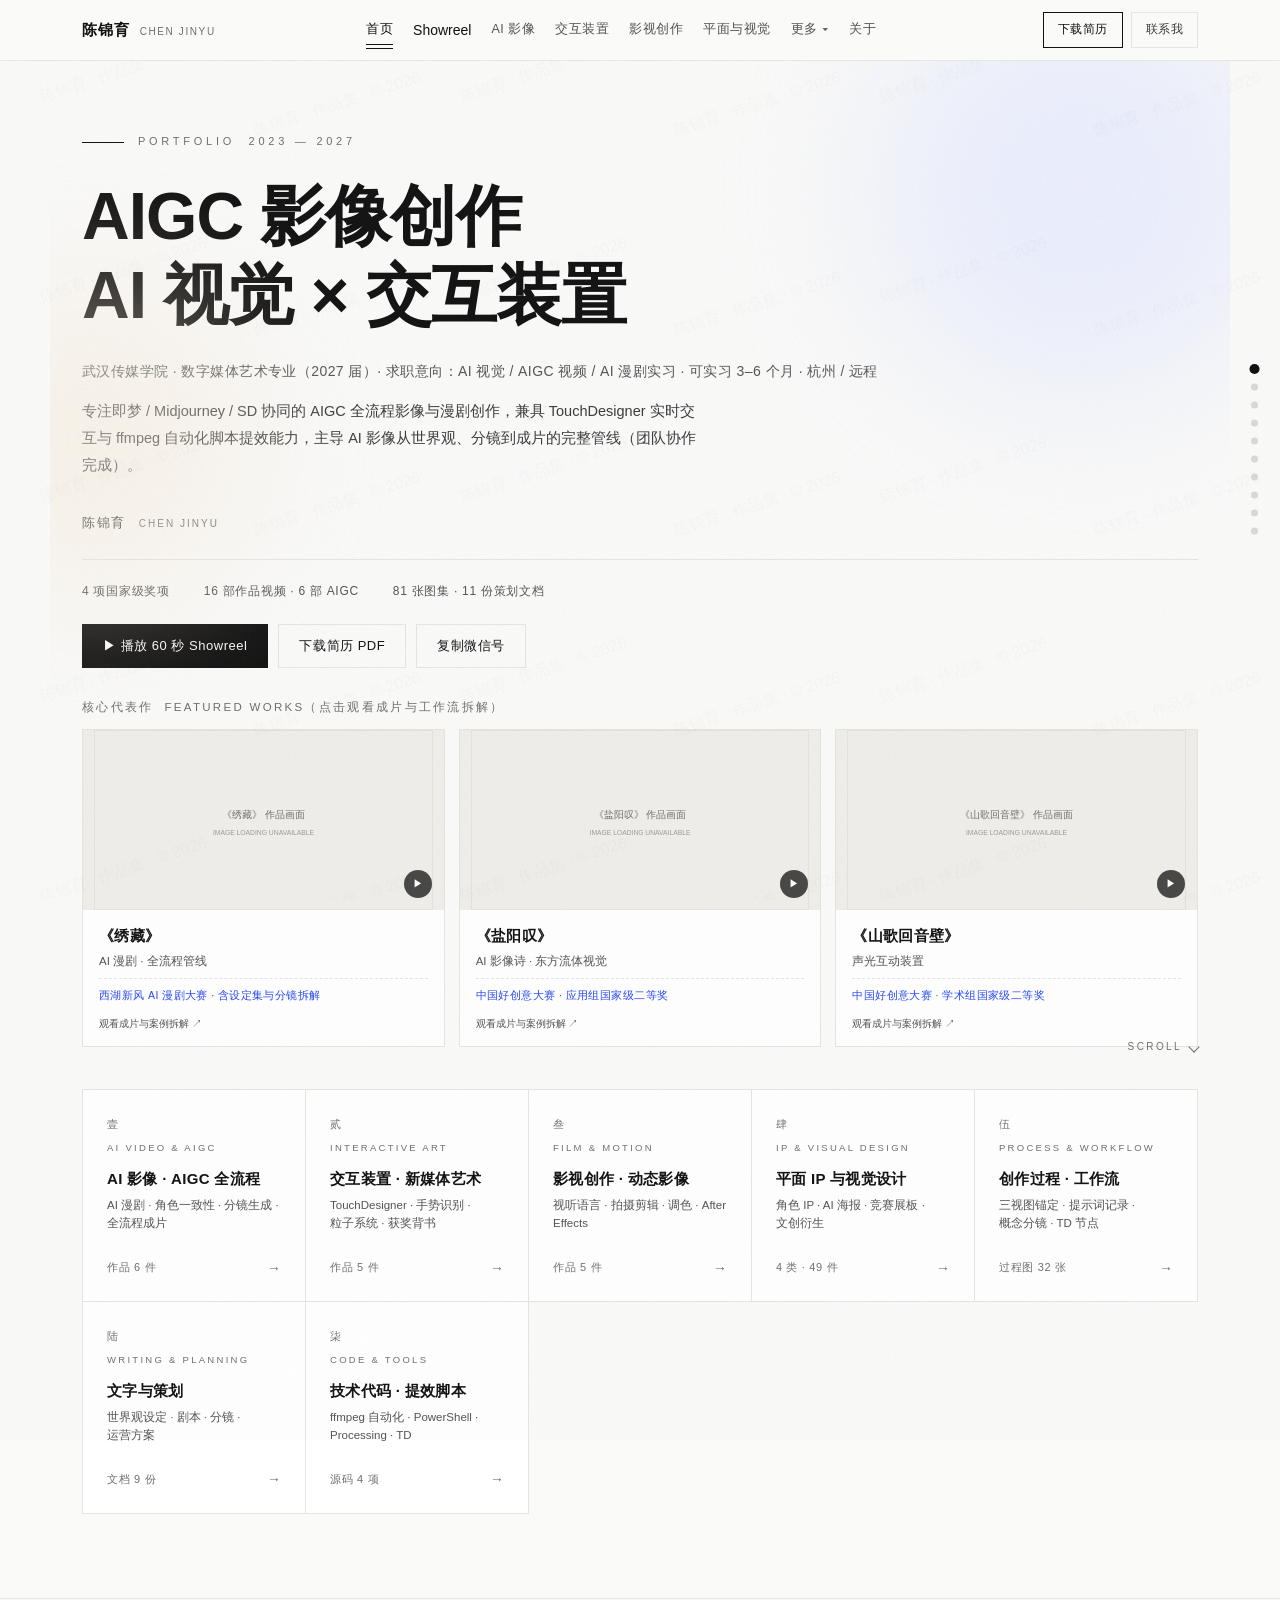
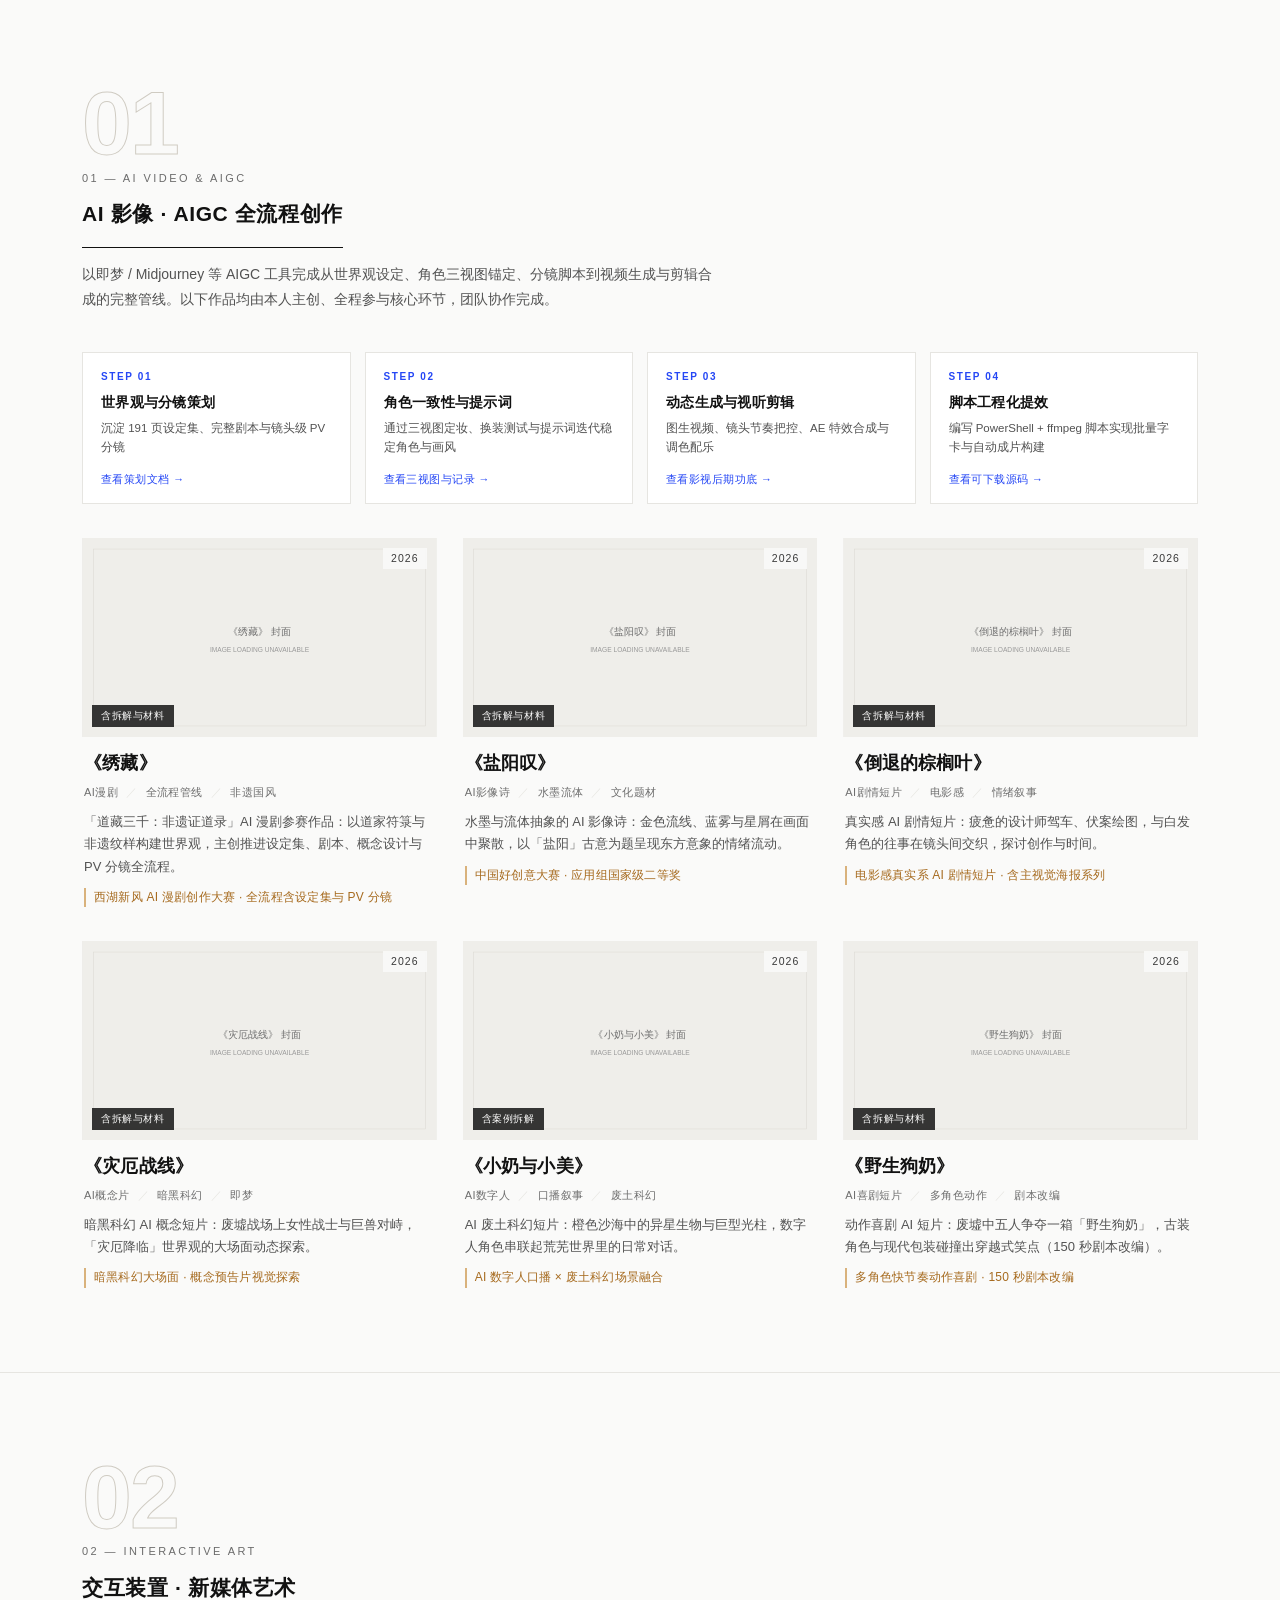
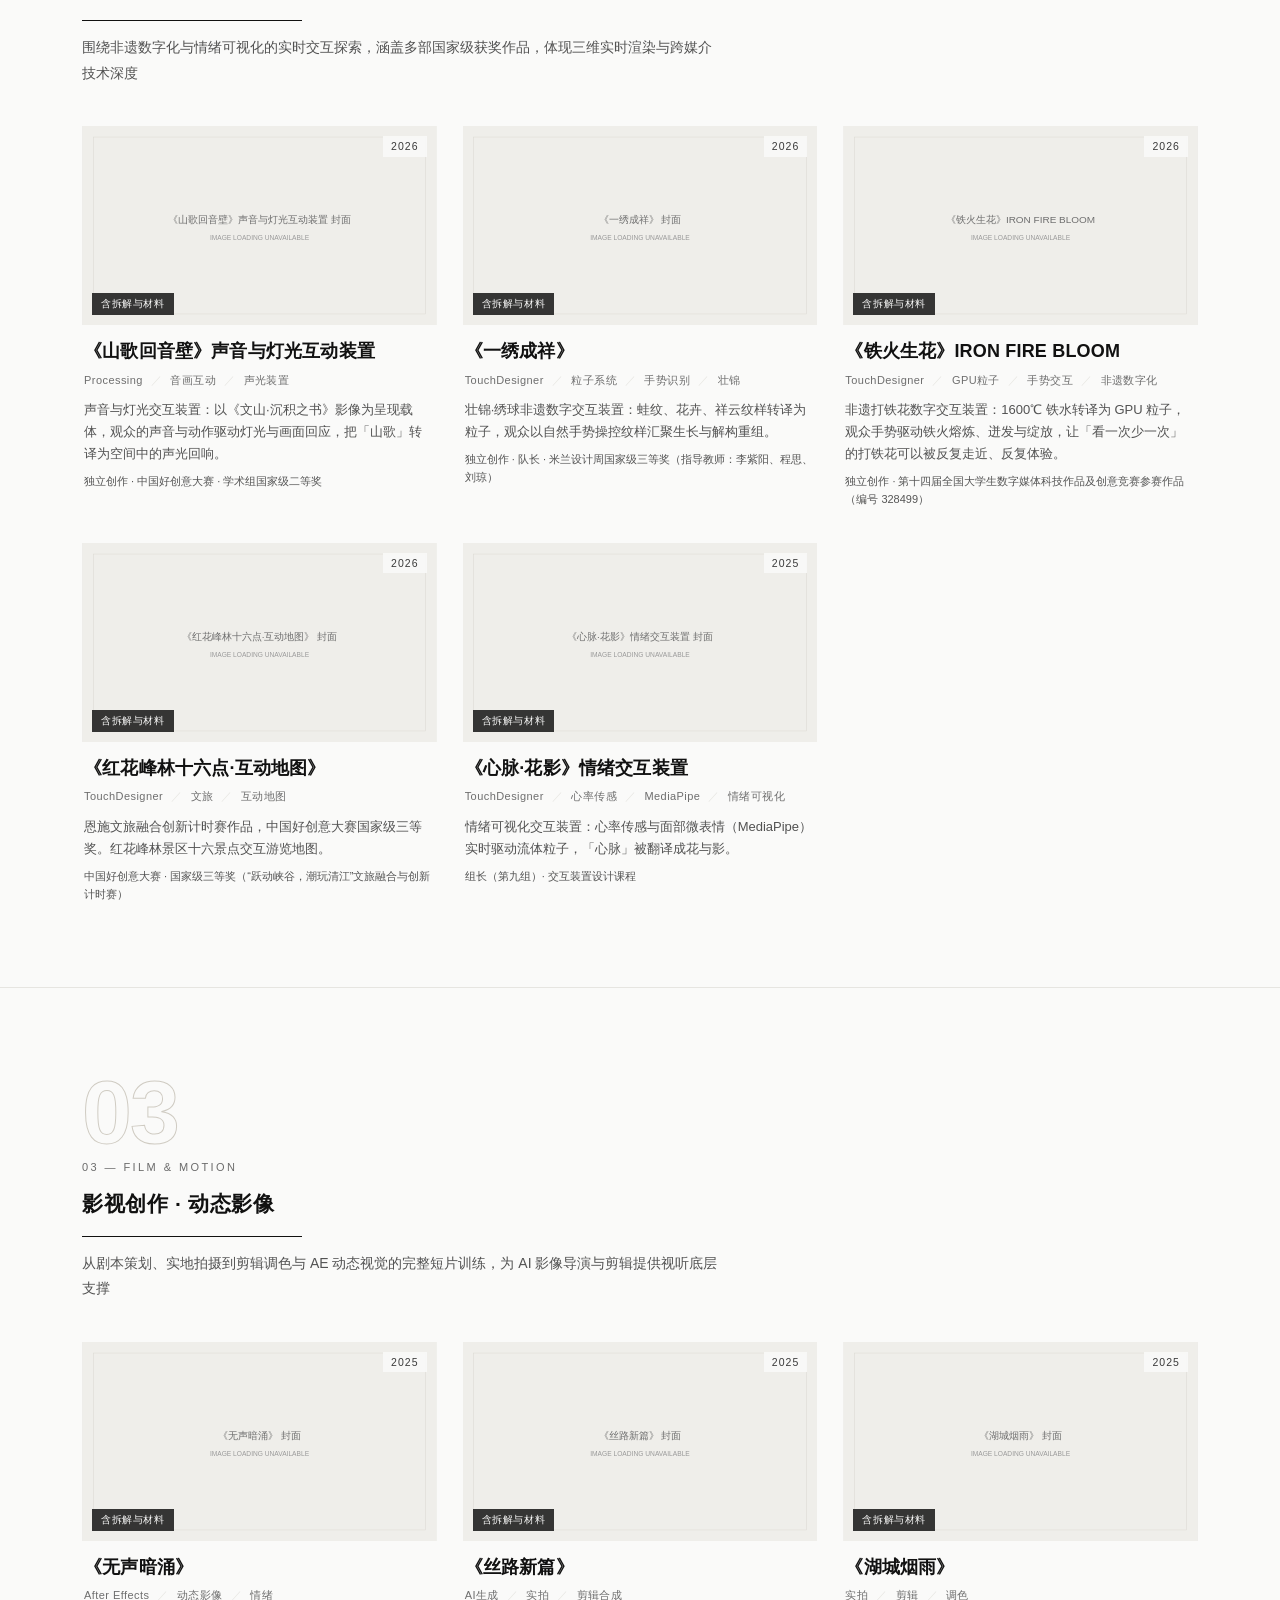
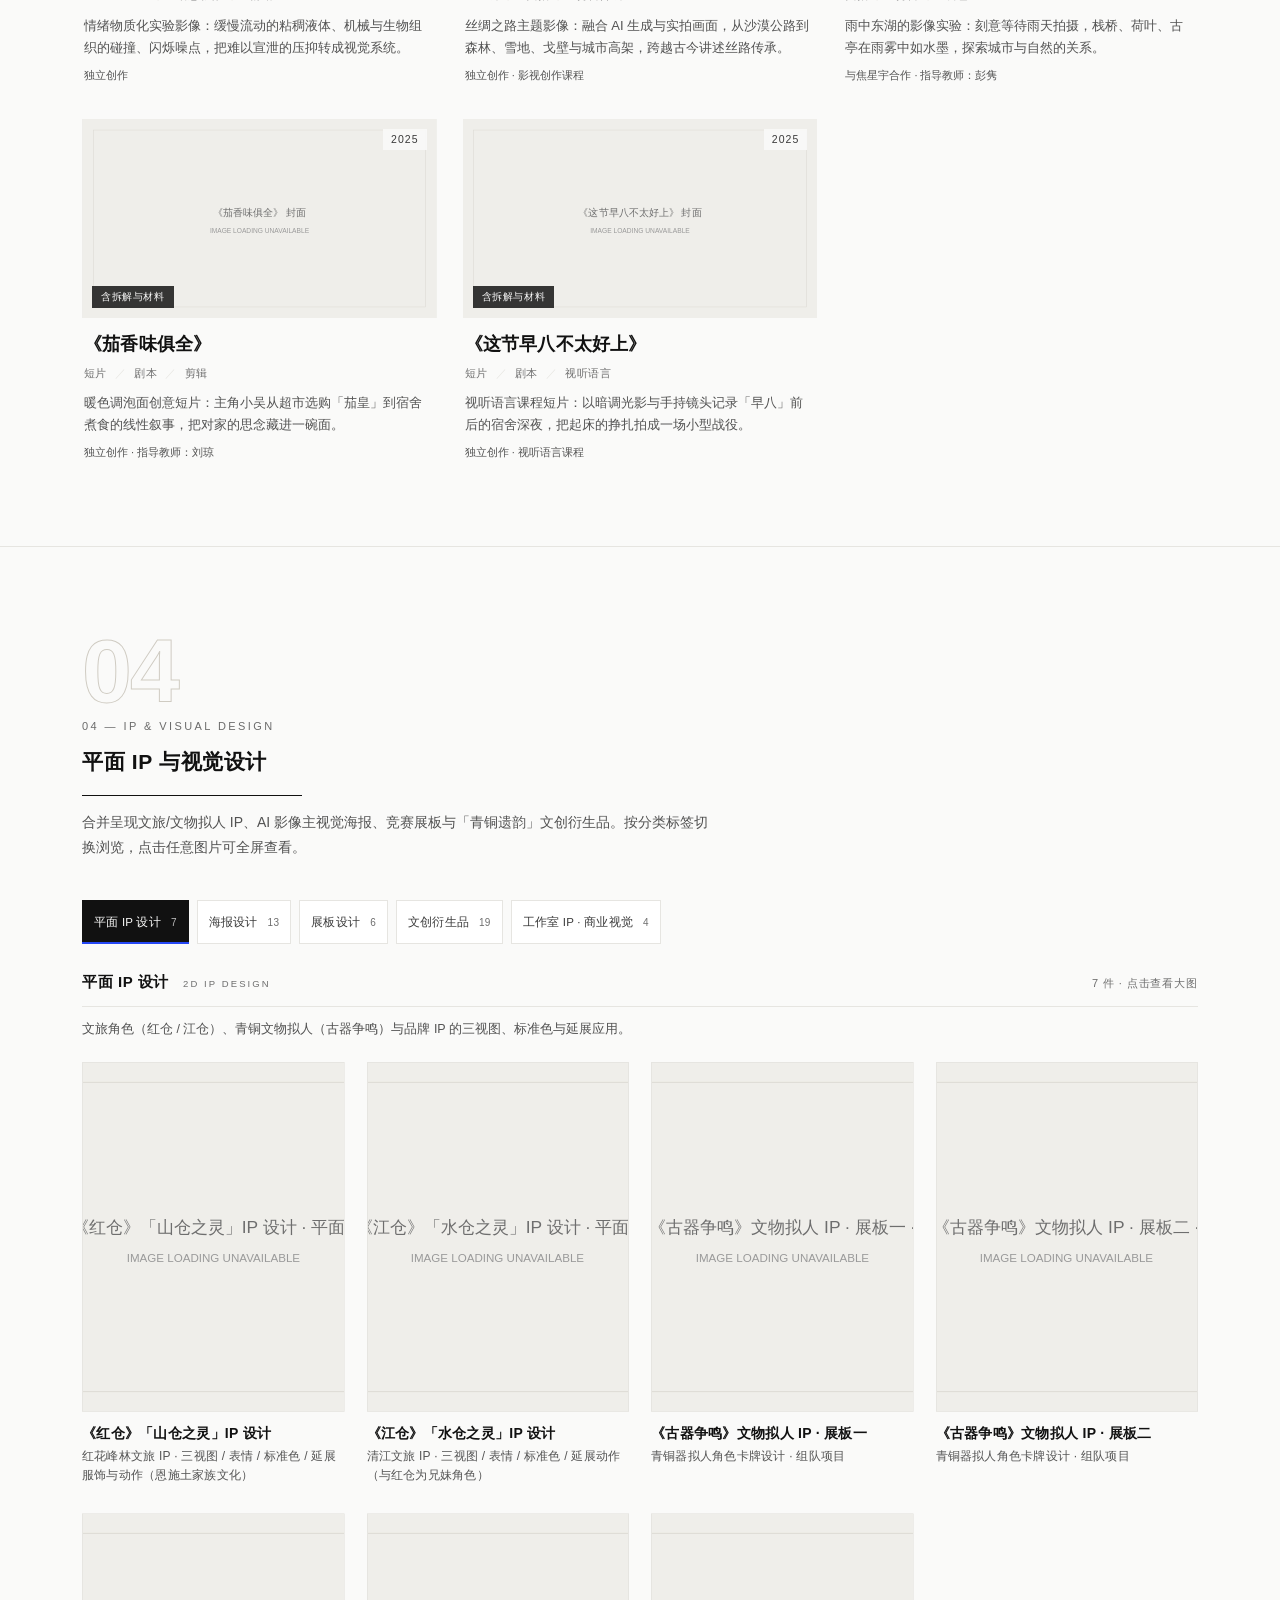
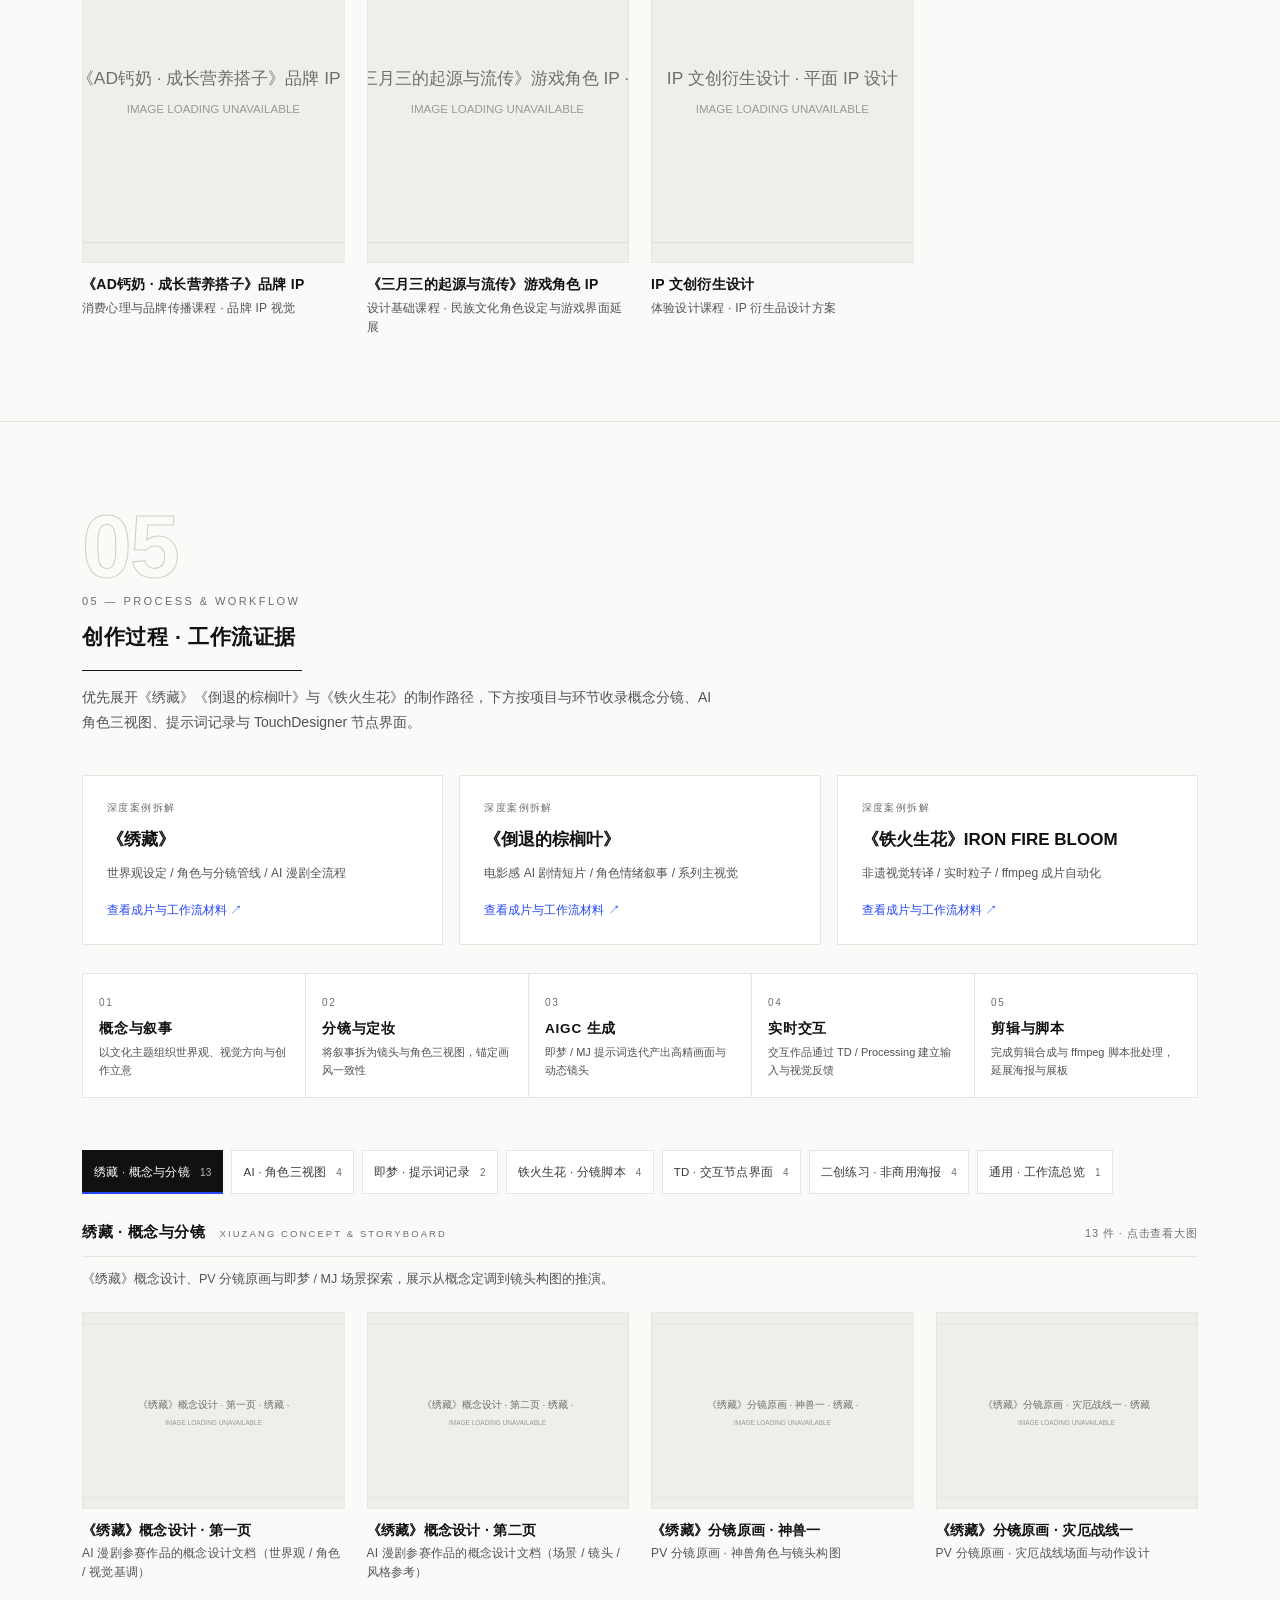
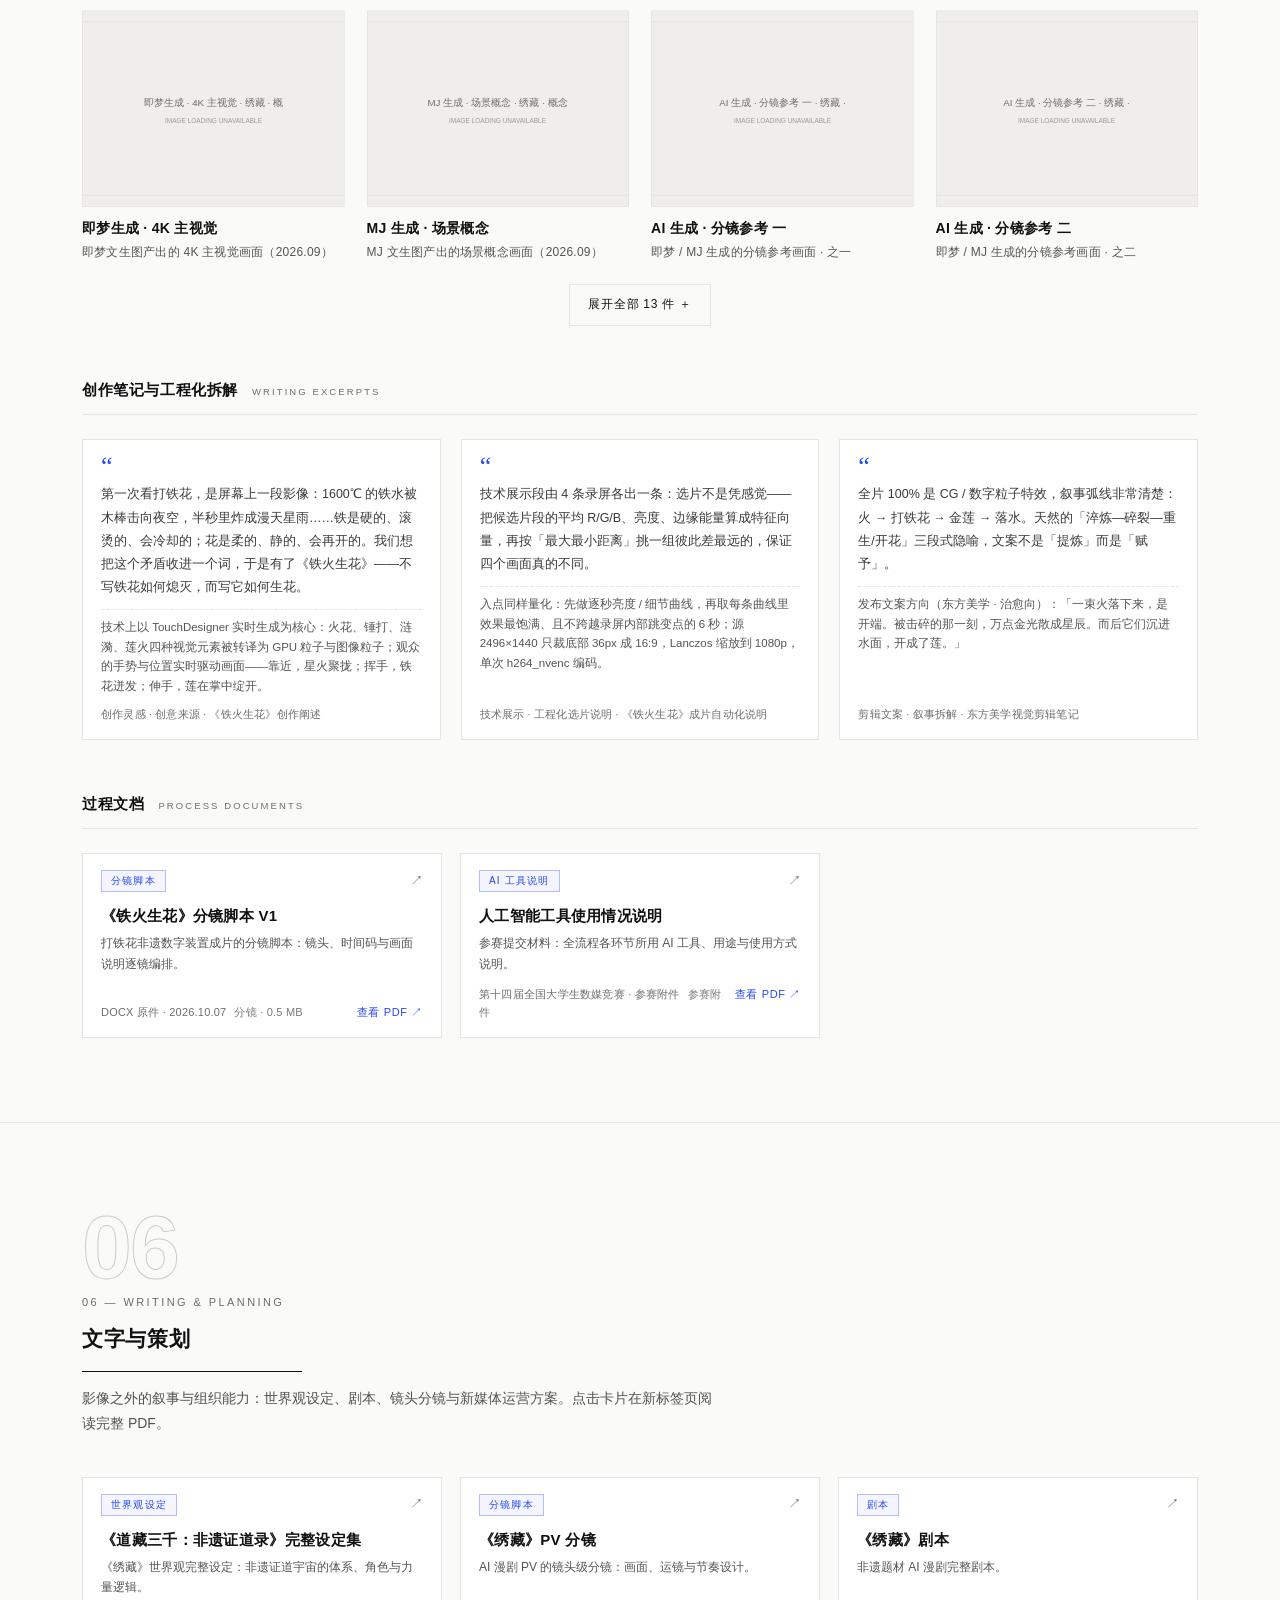
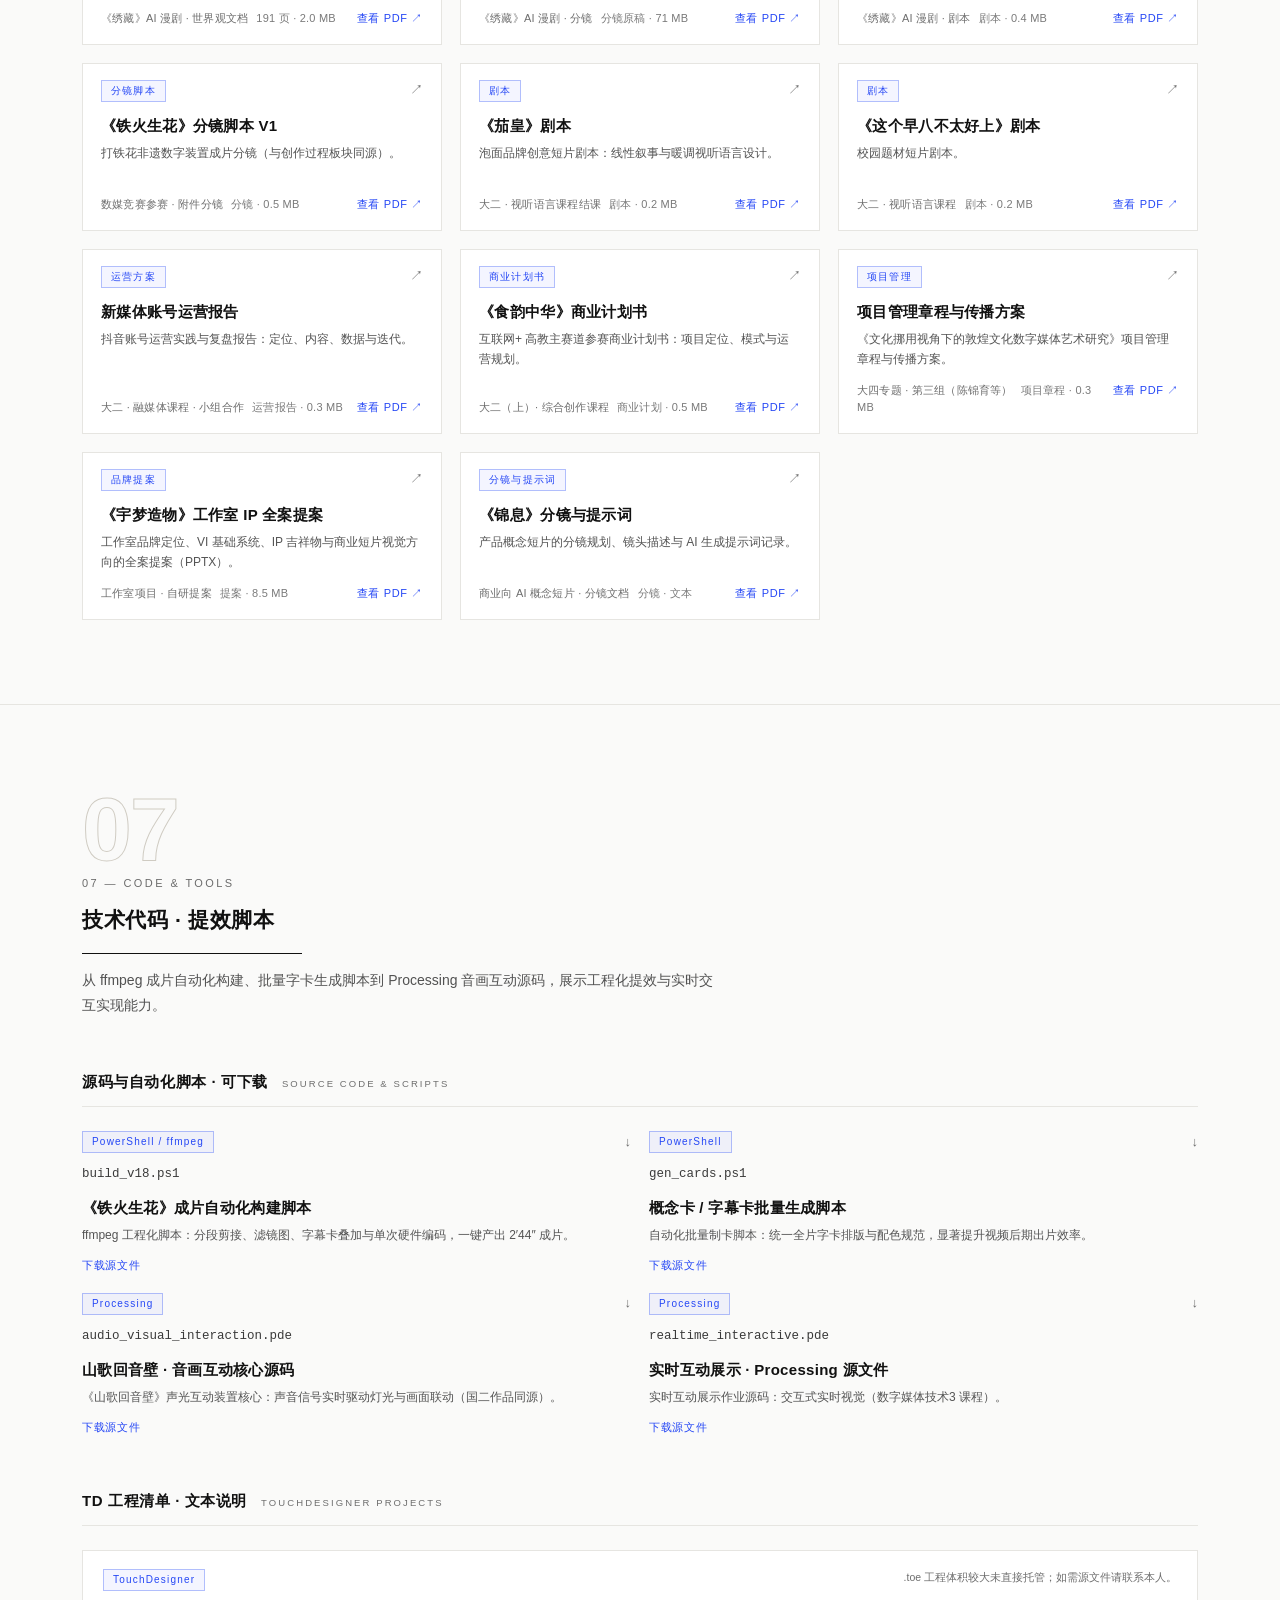
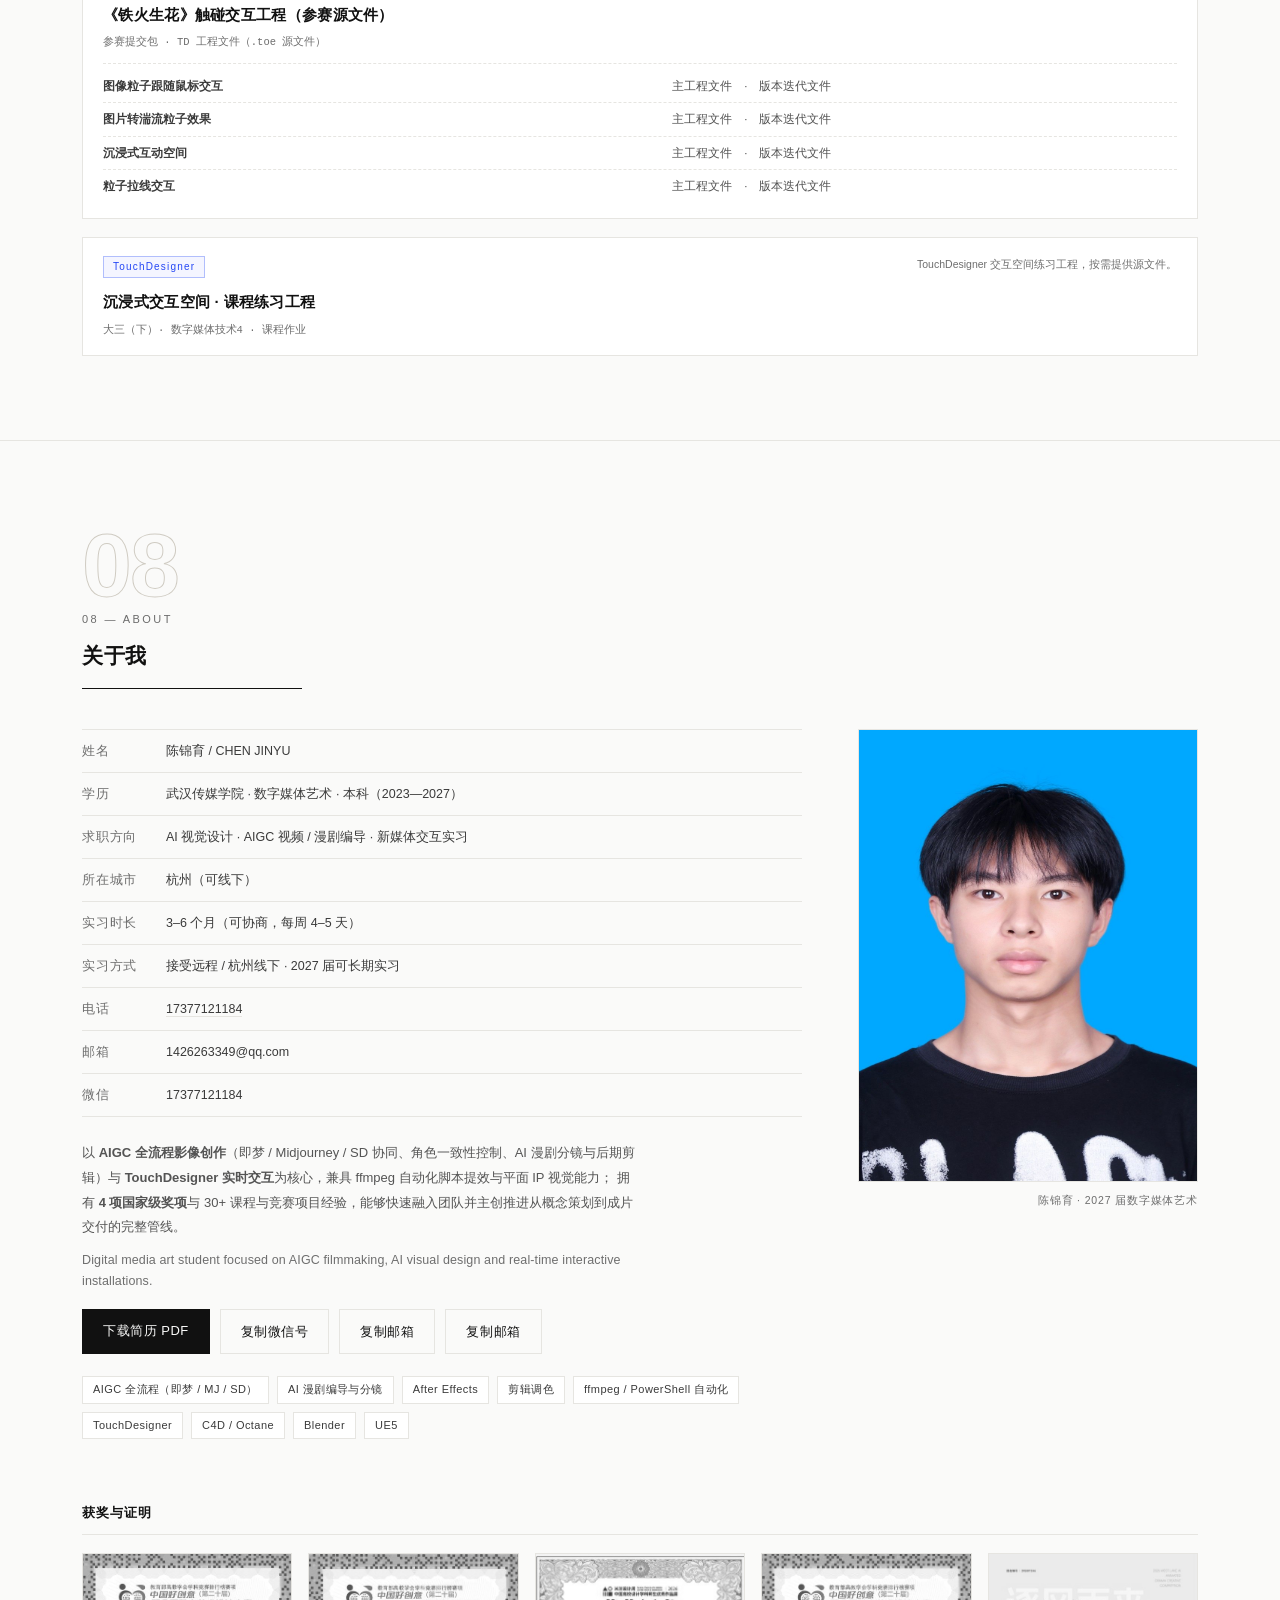
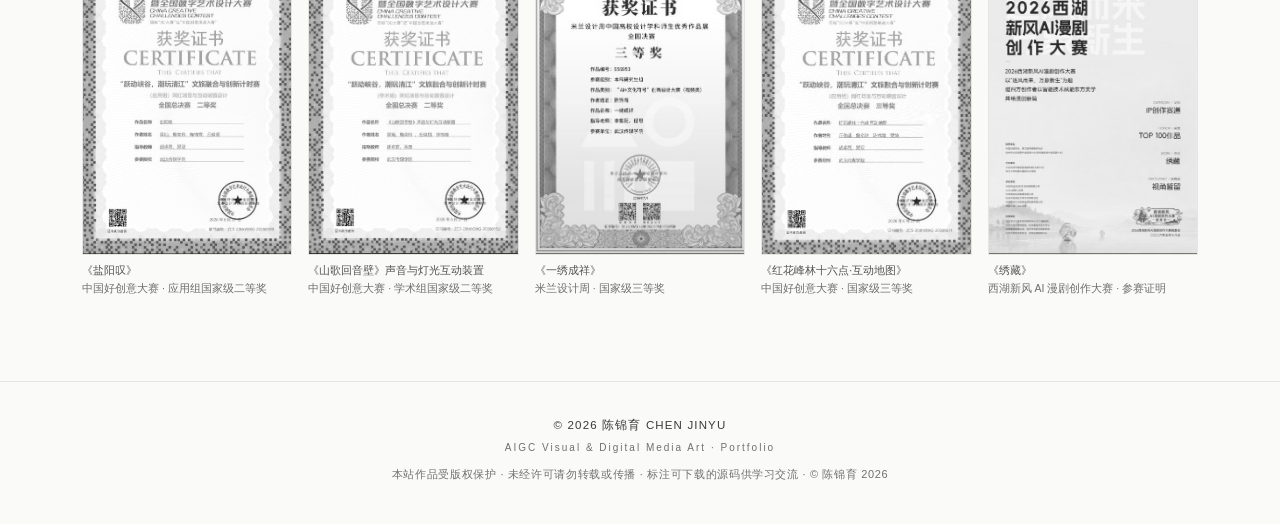
==== index.html @ 8be32f5f "文档与简历迁回 OSS（docs/交付/code + 简历短链 files/resume.pdf）、文档链接走 OSS（本地预览仍本地）；「联系我」改为跳关于（不再拉起邮件客户端），邮箱改为点击复制" ====
<!DOCTYPE html>
<html lang="zh-CN">
<head>
  <meta charset="UTF-8">
  <meta name="viewport" content="width=device-width, initial-scale=1.0">
  <meta name="description" content="陈锦育 · AIGC 影像创作与数字媒体艺术作品集：AI 漫剧与影像管线、交互装置、影视后期、平面 IP 与视觉设计、自动化脚本。武汉传媒学院 2027 届应届生。">
  <meta name="theme-color" content="#FAFAF9">
  <link rel="canonical" href="https://yuuuiu.github.io/chenjinyu-portfolio/">
  <title>陈锦育 · AIGC 影像与数字媒体作品集</title>
  <meta property="og:type" content="website">
  <meta property="og:locale" content="zh_CN">
  <meta property="og:title" content="陈锦育 · AIGC 影像与数字媒体作品集">
  <meta property="og:description" content="AIGC 全流程影像与漫剧创作、交互装置与视觉设计。从世界观分镜、AI 生成一致性到后期自动化脚本。">
  <meta property="og:url" content="https://yuuuiu.github.io/chenjinyu-portfolio/">
  <meta property="og:image" content="https://chenjinyu-portfolio.oss-cn-shanghai.aliyuncs.com/images/og_share_new.jpg">
  <meta property="og:image:type" content="image/jpeg">
  <meta property="og:image:width" content="1200">
  <meta property="og:image:height" content="630">
  <meta property="og:image:alt" content="陈锦育 · AIGC 影像与交互装置作品集，背景为《铁火生花》画面">
  <meta name="twitter:card" content="summary_large_image">
  <script type="application/ld+json">
  {
    "@context": "https://schema.org",
    "@type": "Person",
    "name": "陈锦育",
    "alternateName": "CHEN JINYU",
    "url": "https://yuuuiu.github.io/chenjinyu-portfolio/",
    "email": "1426263349@qq.com",
    "jobTitle": "AIGC 影像创作者 / 数字媒体艺术（2027 届）",
    "alumniOf": {
      "@type": "CollegeOrUniversity",
      "name": "武汉传媒学院"
    },
    "knowsAbout": [
      "AIGC 影像创作",
      "AI 漫剧编导与分镜",
      "TouchDesigner 交互装置",
      "平面 IP 与视觉设计",
      "ffmpeg 自动化脚本"
    ],
    "award": [
      "中国好创意大赛 · 应用组国家级二等奖（《盐阳叹》）",
      "中国好创意大赛 · 学术组国家级二等奖（《山歌回音壁》）",
      "米兰设计周 · 国家级三等奖（《一绣成祥》）",
      "中国好创意大赛 · 国家级三等奖（《红花峰林十六点·互动地图》）"
    ]
  }
  </script>
  <link rel="icon" href="data:image/svg+xml,%3Csvg%20xmlns='http://www.w3.org/2000/svg'%20viewBox='0%200%2064%2064'%3E%3Crect%20width='64'%20height='64'%20rx='4'%20fill='%23111111'/%3E%3Ctext%20x='32'%20y='45'%20font-size='34'%20text-anchor='middle'%20fill='%23FAFAF9'%20font-family='STKaiti,KaiTi,serif'%3E%E9%94%A6%3C/text%3E%3C/svg%3E">
  <link rel="preconnect" href="https://chenjinyu-portfolio.oss-cn-shanghai.aliyuncs.com" crossorigin>
  <link rel="dns-prefetch" href="https://chenjinyu-portfolio.oss-cn-shanghai.aliyuncs.com">
  <link rel="stylesheet" href="assets/css/style.css">
  <link rel="stylesheet" href="assets/css/vibe.css">
  <link rel="stylesheet" href="assets/css/protect.css">
  <link rel="stylesheet" href="assets/css/mobile-fix.css">
  <link rel="stylesheet" href="assets/css/polish.css">
</head>
<body>
  <a class="skip-link" href="#home">跳到主要内容</a>

  <!-- ===== Vibe: 载入 / 颗粒 / 进度 ===== -->
  <div class="loader" aria-hidden="true">
    <div class="loader-name">陈锦育 · CHEN JINYU</div>
    <div class="loader-bar"><i></i></div>
  </div>
  <div class="grain" aria-hidden="true"></div>
  <div class="scroll-progress" aria-hidden="true"></div>
  <nav class="side-dots" aria-label="章节导航"></nav>


  <!-- ==================== 顶部导航 ==================== -->
  <header class="site-header">
    <div class="header-inner">
      <a class="brand" href="#home">
        <span class="brand-name">陈锦育</span>
        <span class="brand-en">CHEN JINYU</span>
      </a>
      <nav class="site-nav" id="siteNav" aria-label="主导航">
        <a href="#home" class="active">首页</a>
        <button class="nav-showreel" type="button" data-showreel>Showreel</button>
        <a href="#ai">AI 影像</a>
        <a href="#interactive">交互装置</a>
        <a href="#film">影视创作</a>
        <a href="#gallery">平面与视觉</a>
        <div class="nav-more">
          <button class="nav-more-toggle" id="navMoreToggle" type="button" aria-expanded="false" aria-controls="navMoreMenu">更多 <span aria-hidden="true">▾</span></button>
          <div class="nav-more-menu" id="navMoreMenu">
            <a href="#process">创作过程</a>
            <a href="#writing">文字策划</a>
            <a href="#code">技术代码</a>
          </div>
        </div>
        <a href="#about">关于</a>
      </nav>
      <div class="header-actions">
        <a class="header-cta" href="https://chenjinyu-portfolio.oss-cn-shanghai.aliyuncs.com/files/resume.pdf" target="_blank" rel="noopener">下载简历</a>
        <a class="header-cta header-cta-ghost" href="#about">联系我</a>
      </div>
      <button class="nav-toggle" id="navToggle" aria-label="打开导航菜单" aria-expanded="false">
        <span></span><span></span><span></span>
      </button>
    </div>
  </header>

  <main>
    <!-- ==================== Hero ==================== -->
    <section id="home" class="hero">
      <div class="hero-bg" aria-hidden="true"><span class="b1"></span><span class="b2"></span></div>
      <div class="hero-inner reveal visible">
        <p class="kicker">PORTFOLIO&nbsp;&nbsp;2023 — 2027</p>
        <h1 class="hero-title">AIGC 影像创作<br>AI 视觉 × 交互装置</h1>
        <p class="hero-sub">武汉传媒学院 · 数字媒体艺术专业（2027 届）· 求职意向：AI 视觉 / AIGC 视频 / AI 漫剧实习 · 可实习 3–6 个月 · 杭州 / 远程</p>
        <p class="hero-statement">专注即梦 / Midjourney / SD 协同的 AIGC 全流程影像与漫剧创作，兼具 TouchDesigner 实时交互与 ffmpeg 自动化脚本提效能力，主导 AI 影像从世界观、分镜到成片的完整管线（团队协作完成）。</p>
        <p class="hero-name">陈锦育 <span>CHEN JINYU</span></p>
        <ul class="hero-meta">
          <li>4 项国家级奖项</li>
          <li><span id="videoCount">16</span> 部作品视频 · <span id="aiCount">6</span> 部 AIGC</li>
          <li><span id="photoCount">73</span> 张图集 · <span id="writingCount">9</span> 份策划文档</li>
        </ul>
        <div class="hero-actions">
          <button class="btn-primary btn-showreel" type="button" data-showreel>▶ 播放 60 秒 Showreel</button>
          <a class="btn-ghost" href="https://chenjinyu-portfolio.oss-cn-shanghai.aliyuncs.com/files/resume.pdf" target="_blank" rel="noopener">下载简历 PDF</a>
          <button class="btn-ghost" type="button" data-copy-text="17377121184">复制微信号</button>
        </div>
        <div class="hero-featured">
          <p class="featured-head">核心代表作&nbsp;&nbsp;FEATURED WORKS（点击观看成片与工作流拆解）</p>
          <div class="featured-grid" id="featuredGrid"></div>
        </div>
      </div>
      <a class="hero-scroll" href="#directions" aria-label="向下滚动">
        <span>SCROLL</span>
        <i class="chev" aria-hidden="true"></i>
      </a>
    </section>



    <!-- ==================== 方向入口 ==================== -->
    <section id="directions" class="section section-plain">
      <div class="section-inner">
        <div class="directions-grid" id="directionsGrid"></div>
      </div>
    </section>

    <!-- ==================== 壹 · AI 影像 ==================== -->
    <section id="ai" class="section">
      <div class="section-inner">
        <header class="section-head reveal">
          <p class="head-en">01 — AI VIDEO &amp; AIGC</p>
          <h2 class="head-title">AI 影像 · AIGC 全流程创作</h2>
          <p class="head-desc">以即梦 / Midjourney 等 AIGC 工具完成从世界观设定、角色三视图锚定、分镜脚本到视频生成与剪辑合成的完整管线。以下作品均由本人主创、全程参与核心环节，团队协作完成。</p>
        </header>
        <div class="ai-pipeline-strip reveal" aria-label="AIGC 核心工作流">
          <div class="ai-pipe-item">
            <span class="ai-pipe-num">STEP 01</span>
            <strong>世界观与分镜策划</strong>
            <p>沉淀 191 页设定集、完整剧本与镜头级 PV 分镜</p>
            <a href="#writing">查看策划文档 →</a>
          </div>
          <div class="ai-pipe-item">
            <span class="ai-pipe-num">STEP 02</span>
            <strong>角色一致性与提示词</strong>
            <p>通过三视图定妆、换装测试与提示词迭代稳定角色与画风</p>
            <a href="#process-charsheet">查看三视图与记录 →</a>
          </div>
          <div class="ai-pipe-item">
            <span class="ai-pipe-num">STEP 03</span>
            <strong>动态生成与视听剪辑</strong>
            <p>图生视频、镜头节奏把控、AE 特效合成与调色配乐</p>
            <a href="#film">查看影视后期功底 →</a>
          </div>
          <div class="ai-pipe-item">
            <span class="ai-pipe-num">STEP 04</span>
            <strong>脚本工程化提效</strong>
            <p>编写 PowerShell + ffmpeg 脚本实现批量字卡与自动成片构建</p>
            <a href="#code">查看可下载源码 →</a>
          </div>
        </div>
        <div class="works-grid" id="grid-ai"></div>
      </div>
    </section>

    <!-- ==================== 贰 · 交互装置 ==================== -->
    <section id="interactive" class="section">
      <div class="section-inner">
        <header class="section-head reveal">
          <p class="head-en">02 — INTERACTIVE ART</p>
          <h2 class="head-title">交互装置 · 新媒体艺术</h2>
          <p class="head-desc">围绕非遗数字化与情绪可视化的实时交互探索，涵盖多部国家级获奖作品，体现三维实时渲染与跨媒介技术深度</p>
        </header>
        <div class="works-grid" id="grid-interactive"></div>
      </div>
    </section>

    <!-- ==================== 叁 · 影视创作 ==================== -->
    <section id="film" class="section">
      <div class="section-inner">
        <header class="section-head reveal">
          <p class="head-en">03 — FILM &amp; MOTION</p>
          <h2 class="head-title">影视创作 · 动态影像</h2>
          <p class="head-desc">从剧本策划、实地拍摄到剪辑调色与 AE 动态视觉的完整短片训练，为 AI 影像导演与剪辑提供视听底层支撑</p>
        </header>
        <div class="works-grid" id="grid-film"></div>
      </div>
    </section>

    <!-- ==================== 肆 · 平面 IP 与视觉设计（合并精简版） ==================== -->
    <section id="gallery" class="section">
      <div class="section-inner">
        <header class="section-head reveal">
          <p class="head-en">04 — IP &amp; VISUAL DESIGN</p>
          <h2 class="head-title">平面 IP 与视觉设计</h2>
          <p class="head-desc">合并呈现文旅/文物拟人 IP、AI 影像主视觉海报、竞赛展板与「青铜遗韵」文创衍生品。按分类标签切换浏览，点击任意图片可全屏查看。</p>
        </header>
        <div id="galleryWrap"></div>
      </div>
    </section>

    <!-- ==================== 伍 · 创作过程 / 工作流 ==================== -->
    <section id="process" class="section">
      <div class="section-inner">
        <header class="section-head reveal">
          <p class="head-en">05 — PROCESS &amp; WORKFLOW</p>
          <h2 class="head-title">创作过程 · 工作流证据</h2>
          <p class="head-desc">优先展开《绣藏》《倒退的棕榈叶》与《铁火生花》的制作路径，下方按项目与环节收录概念分镜、AI 角色三视图、提示词记录与 TouchDesigner 节点界面。</p>
        </header>
        <div id="processWrap"></div>
      </div>
    </section>

    <!-- ==================== 陆 · 文字与策划 ==================== -->
    <section id="writing" class="section">
      <div class="section-inner">
        <header class="section-head reveal">
          <p class="head-en">06 — WRITING &amp; PLANNING</p>
          <h2 class="head-title">文字与策划</h2>
          <p class="head-desc">影像之外的叙事与组织能力：世界观设定、剧本、镜头分镜与新媒体运营方案。点击卡片在新标签页阅读完整 PDF。</p>
        </header>
        <div id="writingWrap"></div>
      </div>
    </section>

    <!-- ==================== 柒 · 技术代码 ==================== -->
    <section id="code" class="section">
      <div class="section-inner">
        <header class="section-head reveal">
          <p class="head-en">07 — CODE &amp; TOOLS</p>
          <h2 class="head-title">技术代码 · 提效脚本</h2>
          <p class="head-desc">从 ffmpeg 成片自动化构建、批量字卡生成脚本到 Processing 音画互动源码，展示工程化提效与实时交互实现能力。</p>
        </header>
        <div id="codeWrap"></div>
      </div>
    </section>

    <!-- ==================== 关于 ==================== -->
    <section id="about" class="section">
      <div class="section-inner">
        <header class="section-head reveal">
          <p class="head-en">08 — ABOUT</p>
          <h2 class="head-title">关于我</h2>
        </header>

        <div class="about-grid">
          <div class="about-intro reveal">
            <dl class="info-list">
              <div><dt>姓名</dt><dd>陈锦育 / CHEN JINYU</dd></div>
              <div><dt>学历</dt><dd>武汉传媒学院 · 数字媒体艺术 · 本科（2023—2027）</dd></div>
              <div><dt>求职方向</dt><dd>AI 视觉设计 · AIGC 视频 / 漫剧编导 · 新媒体交互实习</dd></div>
              <div><dt>所在城市</dt><dd>杭州（可线下）</dd></div>
              <div><dt>实习时长</dt><dd>3–6 个月（可协商，每周 4–5 天）</dd></div>
              <div><dt>实习方式</dt><dd>接受远程 / 杭州线下 · 2027 届可长期实习</dd></div>
              <div><dt>电话</dt><dd data-copyable><a href="tel:17377121184">17377121184</a></dd></div>
              <div><dt>邮箱</dt><dd data-copyable><span class="copyable-text">1426263349@qq.com</span></dd></div>
              <div><dt>微信</dt><dd data-copyable>17377121184</dd></div>
            </dl>
            <p class="about-text">
              以 <strong>AIGC 全流程影像创作</strong>（即梦 / Midjourney / SD 协同、角色一致性控制、AI 漫剧分镜与后期剪辑）与 <strong>TouchDesigner 实时交互</strong>为核心，兼具 ffmpeg 自动化脚本提效与平面 IP 视觉能力；
              拥有 <strong>4 项国家级奖项</strong>与 30+ 课程与竞赛项目经验，能够快速融入团队并主创推进从概念策划到成片交付的完整管线。
            </p>
            <p class="about-en">Digital media art student focused on AIGC filmmaking, AI visual design and real-time interactive installations.</p>
            <div class="about-actions">
              <a class="btn-primary" href="https://chenjinyu-portfolio.oss-cn-shanghai.aliyuncs.com/files/resume.pdf" target="_blank" rel="noopener">下载简历 PDF</a>
              <button class="btn-ghost" type="button" data-copy-text="17377121184">复制微信号</button>
              <button class="btn-ghost" type="button" data-copy-text="1426263349@qq.com">复制邮箱</button>
              <button class="btn-ghost" type="button" data-copy-text="1426263349@qq.com">复制邮箱</button>
            </div>
            <ul class="skill-chips">
              <li>AIGC 全流程（即梦 / MJ / SD）</li>
              <li>AI 漫剧编导与分镜</li>
              <li>After Effects</li>
              <li>剪辑调色</li>
              <li>ffmpeg / PowerShell 自动化</li>
              <li>TouchDesigner</li>
              <li>C4D / Octane</li>
              <li>Blender</li>
              <li>UE5</li>
            </ul>
          </div>

          <figure class="about-figure reveal">
            <img src="images/works/portrait.jpg" alt="陈锦育个人照片" width="340" height="453" loading="lazy" decoding="async">
            <figcaption>陈锦育 · 2027 届数字媒体艺术</figcaption>
          </figure>
        </div>

        <div class="awards reveal">
          <h3 class="awards-title">获奖与证明</h3>
          <ul class="awards-grid">
            <li class="award-item">
              <figure>
                <div class="award-img">
                  <img src="images/works/award_yanyang.jpg" alt="《盐阳叹》获奖证明" width="400" height="300" loading="lazy" decoding="async">
                </div>
                <figcaption>《盐阳叹》<em>中国好创意大赛 · 应用组国家级二等奖</em></figcaption>
              </figure>
            </li>
            <li class="award-item">
              <figure>
                <div class="award-img">
                  <img src="images/works/award_shange.jpg" alt="《山歌回音壁》声音与灯光互动装置获奖证明" width="400" height="300" loading="lazy" decoding="async">
                </div>
                <figcaption>《山歌回音壁》声音与灯光互动装置<em>中国好创意大赛 · 学术组国家级二等奖</em></figcaption>
              </figure>
            </li>
            <li class="award-item">
              <figure>
                <div class="award-img">
                  <img src="images/works/award_milan.jpg" alt="《一绣成祥》米兰设计周获奖证明" width="400" height="300" loading="lazy" decoding="async">
                </div>
                <figcaption>《一绣成祥》<em>米兰设计周 · 国家级三等奖</em></figcaption>
              </figure>
            </li>
            <li class="award-item">
              <figure>
                <div class="award-img">
                  <img src="images/works/award_honghua.jpg" alt="《红花峰林十六点·互动地图》中国好创意大赛获奖证明" width="400" height="300" loading="lazy" decoding="async">
                </div>
                <figcaption>《红花峰林十六点·互动地图》<em>中国好创意大赛 · 国家级三等奖</em></figcaption>
              </figure>
            </li>
            <li class="award-item">
              <figure>
                <div class="award-img">
                  <img src="images/works/award_xiuzang.jpg" alt="《绣藏》西湖新风AI漫剧创作大赛参赛证明" width="400" height="300" loading="lazy" decoding="async">
                </div>
                <figcaption>《绣藏》<em>西湖新风 AI 漫剧创作大赛 · 参赛证明</em></figcaption>
              </figure>
            </li>
          </ul>
        </div>
      </div>
    </section>
  </main>

  <!-- ==================== Footer ==================== -->
  <footer class="site-footer">
    <p class="footer-main">© 2026 陈锦育 CHEN JINYU</p>
    <p class="footer-note">AIGC Visual &amp; Digital Media Art · Portfolio</p>
    <p class="copyright-line">本站作品受版权保护 · 未经许可请勿转载或传播 · 标注可下载的源码供学习交流 · © 陈锦育 2026</p>
  </footer>

  <!-- ==================== 全屏弹层播放器 ==================== -->
  <div class="modal" id="playerModal" aria-hidden="true">
    <div class="modal-backdrop" id="modalBackdrop"></div>
    <div class="modal-box" role="dialog" aria-modal="true" aria-labelledby="modalTitle">
      <div class="modal-topbar">
        <div class="modal-nav-group">
          <button class="modal-step-btn" id="modalPrev" type="button" aria-label="上一部作品">← 上一部</button>
          <span class="modal-index" id="modalIndex"></span>
          <button class="modal-step-btn" id="modalNext" type="button" aria-label="下一部作品">下一部 →</button>
        </div>
        <span class="modal-esc-hint" aria-hidden="true">ESC 关闭 · ←/→ 切换</span>
        <button class="modal-close" id="modalClose" type="button" aria-label="关闭播放器">×</button>
      </div>
      <div class="modal-content" id="modalContent">
        <div class="modal-video-wrap" id="modalVideoWrap">
          <video id="modalVideo" controls playsinline preload="none" poster=""></video>
          <div class="modal-bili" id="modalBili"></div>
          <div class="modal-video-error" id="modalVideoError" hidden>
            <p>网络较慢，视频暂未加载成功</p>
            <button class="modal-retry-btn" id="modalRetryBtn" type="button">点击重试</button>
          </div>
        </div>
        <div class="modal-meta">
          <h3 class="modal-title" id="modalTitle"></h3>
          <p class="modal-sub" id="modalSub"></p>
          <dl class="modal-facts" id="modalFacts"></dl>
          <p class="modal-description" id="modalDescription"></p>
          <ul class="tags modal-tags" id="modalTags"></ul>
          <div id="modalCase"></div>
        </div>
      </div>
    </div>
  </div>

  <!-- ==================== 图片灯箱查看器 ==================== -->
  <div class="lightbox" id="lightbox" aria-hidden="true" role="dialog" aria-modal="true" aria-label="图片大图查看器">
    <div class="lightbox-backdrop" id="lightboxBackdrop"></div>
    <button class="lightbox-close" id="lightboxClose" type="button" aria-label="关闭图片查看器">×</button>
    <button class="lightbox-nav lightbox-prev" id="lightboxPrev" type="button" aria-label="上一张">‹</button>
    <button class="lightbox-nav lightbox-next" id="lightboxNext" type="button" aria-label="下一张">›</button>
    <figure class="lightbox-stage" id="lightboxStage">
      <img id="lightboxImg" src="[data-uri]" width="16" height="16" alt="" decoding="async">
      <figcaption class="lightbox-meta">
        <span class="lb-title" id="lightboxTitle"></span>
        <span class="lb-desc" id="lightboxDesc"></span>
        <span class="lb-count" id="lightboxCount"></span>
      </figcaption>
    </figure>
  </div>

  <noscript>
    <p style="text-align:center;padding:20px;color:#6B6B6B;">
      本作品集需要启用 JavaScript 才能展示作品，请开启浏览器脚本功能。
    </p>
  </noscript>

  <script src="assets/js/main.js"></script>
  <script src="assets/js/vibe.js" defer></script>
  <script src="assets/js/protect.js" defer></script>
  <script src="assets/js/visit-stats.js" defer></script>

  <!-- ANALYTICS: 用户提供统计 ID 后填入；未填时不加载任何脚本 -->
  <script>
    window.__ANALYTICS_ID__ = ''; // 例如百度统计 hm.js 的 id，或 GA4 的 G-XXXX
    (function () {
      var id = (window.__ANALYTICS_ID__ || '').trim();
      if (!id) { return; }
      var s = document.createElement('script');
      s.async = true;
      s.onerror = function () {};
      if (/^G-[A-Z0-9]+$/i.test(id)) {
        s.src = 'https://www.googletagmanager.com/gtag/js?id=' + encodeURIComponent(id);
        window.dataLayer = window.dataLayer || [];
        window.gtag = function () { window.dataLayer.push(arguments); };
        window.gtag('js', new Date());
        window.gtag('config', id, { anonymize_ip: true });
      } else {
        s.src = 'https://hm.baidu.com/hm.js?' + encodeURIComponent(id);
      }
      document.head.appendChild(s);
    })();
  </script>
</body>
</html>
---- assets/css/style.css ----
/* =========================================================
   陈锦育 · 作品集 —— 极简白底样式（黑白灰 + 电光蓝点缀）
   ========================================================= */
:root {
  --paper: #FAFAF9;
  --white: #FFFFFF;
  --ink: #111111;
  --ink-2: #3A3A3A;
  --gray: #6F6F6F;
  --gray-2: #9A9A9A;
  --line: #E6E5E1;
  --accent: #2547F5;
  --sans: "Microsoft YaHei", "PingFang SC", "Hiragino Sans GB", "Helvetica Neue", Arial, sans-serif;
}

* { margin: 0; padding: 0; box-sizing: border-box; }

html { scroll-behavior: smooth; scroll-padding-top: 76px; }

body {
  background: var(--paper);
  color: var(--ink);
  font-family: var(--sans);
  font-size: 14px;
  line-height: 1.6;
  -webkit-font-smoothing: antialiased;
  overflow-x: hidden;
}

a { color: inherit; text-decoration: none; }
img { max-width: 100%; display: block; }
ul { list-style: none; }
::selection { background: var(--ink); color: #fff; }

/* ---------------- 导航 ---------------- */
.site-header {
  position: sticky;
  top: 0;
  z-index: 90;
  background: rgba(250, 250, 249, 0.92);
  backdrop-filter: blur(10px);
  border-bottom: 1px solid var(--line);
}

.header-inner {
  max-width: 1180px;
  margin: 0 auto;
  padding: 0 32px;
  height: 60px;
  display: flex;
  align-items: center;
  justify-content: space-between;
  position: relative;
}

.brand { display: flex; align-items: baseline; gap: 10px; }
.brand-name { font-size: 15px; font-weight: 700; letter-spacing: 0.06em; }
.brand-en { font-size: 10px; color: var(--gray-2); letter-spacing: 0.16em; }

.site-nav { display: flex; gap: 26px; }
.site-nav a {
  font-size: 12.5px;
  color: var(--gray);
  letter-spacing: 0.04em;
  padding: 4px 0;
  border-bottom: 1px solid transparent;
  transition: color .15s, border-color .15s;
}
.site-nav a:hover { color: var(--ink); }
.site-nav a.active { color: var(--ink); border-bottom-color: var(--ink); }

.nav-toggle { display: none; background: none; border: none; cursor: pointer; padding: 8px 0; }
.nav-toggle span { display: block; width: 20px; height: 1.5px; background: var(--ink); margin: 4px 0; }

/* ---------------- Hero ---------------- */
.hero {
  max-width: 1180px;
  margin: 0 auto;
  padding: 110px 32px 40px;
  position: relative;
}

.kicker {
  font-size: 11px;
  letter-spacing: 0.28em;
  color: var(--gray-2);
  margin-bottom: 28px;
}

.hero-title {
  font-size: 34px;
  font-weight: 700;
  line-height: 1.4;
  letter-spacing: 0.02em;
  max-width: 640px;
}

.hero-sub {
  margin-top: 18px;
  font-size: 13px;
  color: var(--gray);
  letter-spacing: 0.03em;
}

.hero-name {
  margin-top: 34px;
  font-size: 13px;
  color: var(--ink-2);
  letter-spacing: 0.12em;
}
.hero-name span { font-size: 10px; color: var(--gray-2); letter-spacing: 0.2em; margin-left: 8px; }

.hero-meta {
  margin-top: 26px;
  display: flex;
  gap: 34px;
  padding-top: 22px;
  border-top: 1px solid var(--line);
}
.hero-meta li {
  font-size: 12px;
  color: var(--gray);
  letter-spacing: 0.06em;
}

.hero-scroll {
  position: absolute;
  right: 32px;
  bottom: 24px;
  font-size: 10px;
  letter-spacing: 0.24em;
  color: var(--gray-2);
  display: flex;
  align-items: center;
  gap: 8px;
}
.chev {
  width: 8px;
  height: 8px;
  border-right: 1.5px solid var(--gray-2);
  border-bottom: 1.5px solid var(--gray-2);
  transform: rotate(45deg);
  display: inline-block;
  animation: chev 1.8s ease-in-out infinite;
}
@keyframes chev {
  0%, 100% { transform: rotate(45deg) translate(0, 0); }
  50% { transform: rotate(45deg) translate(2px, 2px); }
}

/* ---------------- 通用区块 ---------------- */
.section { padding: 84px 0; border-top: 1px solid var(--line); }
.section-plain { padding: 10px 0 84px; border-top: none; }
.section-inner { max-width: 1180px; margin: 0 auto; padding: 0 32px; }

.section-head { margin-bottom: 40px; }
.head-en {
  font-size: 11px;
  letter-spacing: 0.22em;
  color: var(--gray-2);
  margin-bottom: 10px;
  text-transform: uppercase;
}
.head-title {
  font-size: 21px;
  font-weight: 700;
  letter-spacing: 0.03em;
  padding-bottom: 16px;
  border-bottom: 1px solid var(--ink);
  display: inline-block;
  min-width: 220px;
}
.head-desc { margin-top: 14px; font-size: 12.5px; color: var(--gray); max-width: 640px; }

/* ---------------- 方向入口 ---------------- */
.directions-grid {
  display: grid;
  grid-template-columns: repeat(auto-fit, minmax(210px, 1fr));
  border-top: 1px solid var(--line);
  border-left: 1px solid var(--line);
}

.dir-card {
  padding: 26px 24px 22px;
  border-right: 1px solid var(--line);
  border-bottom: 1px solid var(--line);
  display: flex;
  flex-direction: column;
  gap: 6px;
  background: var(--white);
  transition: background .15s;
}
.dir-card:hover { background: #F4F3EF; }

.dir-num { font-size: 11px; color: var(--gray-2); letter-spacing: 0.14em; }
.dir-en { font-size: 9.5px; color: var(--gray-2); letter-spacing: 0.24em; }
.dir-name { font-size: 15px; font-weight: 700; margin-top: 6px; letter-spacing: 0.02em; }
.dir-tagline { font-size: 11.5px; color: var(--gray); line-height: 1.55; }
.dir-count {
  margin-top: 18px;
  display: flex;
  align-items: center;
  justify-content: space-between;
  font-size: 11px;
  color: var(--gray-2);
}
.count-chip { letter-spacing: 0.06em; }
.dir-arrow { font-size: 14px; transition: transform .15s; }
.dir-card:hover .dir-arrow { transform: translateX(4px); }

/* ---------------- 作品网格 ---------------- */
.works-grid {
  display: grid;
  grid-template-columns: repeat(3, 1fr);
  gap: 34px 26px;
}

.work-card {
  background: var(--white);
  border: 1px solid var(--line);
  cursor: pointer;
  transition: border-color .15s, transform .15s;
}
.work-card:hover { border-color: var(--ink); transform: translateY(-2px); }
.work-card:focus-visible { outline: 2px solid var(--accent); outline-offset: 2px; }

.cover {
  position: relative;
  aspect-ratio: 16 / 9;
  overflow: hidden;
  background: #EFEEEA;
}
.work-poster {
  width: 100%;
  height: 100%;
  object-fit: cover;
  filter: saturate(0.92);
  transition: transform .4s ease;
}
.work-card:hover .work-poster { transform: scale(1.04); }

.cover-overlay {
  position: absolute;
  inset: 0;
  background: rgba(17, 17, 17, 0.18);
  opacity: 0;
  transition: opacity .2s;
  display: flex;
  align-items: center;
  justify-content: center;
}
.work-card:hover .cover-overlay,
.work-card:focus-visible .cover-overlay { opacity: 1; }

.play-wrap { display: flex; flex-direction: column; align-items: center; gap: 8px; }
.play-btn {
  width: 46px;
  height: 46px;
  border-radius: 50%;
  background: rgba(255, 255, 255, 0.94);
  display: flex;
  align-items: center;
  justify-content: center;
}
.play-tri {
  width: 0;
  height: 0;
  border-style: solid;
  border-width: 7px 0 7px 11px;
  border-color: transparent transparent transparent var(--ink);
  margin-left: 3px;
}
.play-hint { font-size: 10px; letter-spacing: 0.18em; color: rgba(255, 255, 255, 0.9); }

.year-chip {
  position: absolute;
  top: 10px;
  right: 10px;
  font-size: 10px;
  letter-spacing: 0.1em;
  background: rgba(250, 250, 249, 0.9);
  color: var(--ink-2);
  padding: 2px 8px;
}

.work-body { padding: 16px 18px 18px; }
.work-title { font-size: 14.5px; font-weight: 700; letter-spacing: 0.02em; }
.tags { display: flex; flex-wrap: wrap; gap: 0 8px; margin-top: 8px; }
.tags li { font-size: 10.5px; color: var(--gray-2); letter-spacing: 0.04em; }
.tags li:not(:last-child)::after { content: "／"; margin-left: 8px; color: var(--line); }
.work-desc { margin-top: 10px; font-size: 12px; color: var(--gray); line-height: 1.65; }
.work-credit { margin-top: 8px; font-size: 10.5px; color: var(--gray-2); }

/* ---------------- 视觉设计 · 图片画廊 ---------------- */
.gallery-group { margin-top: 52px; }
.gallery-group:first-child { margin-top: 0; }

.gallery-group-head {
  display: flex;
  align-items: baseline;
  gap: 14px;
  padding-bottom: 12px;
  border-bottom: 1px solid var(--line);
  margin-bottom: 24px;
}
.g-group-name { font-size: 15px; font-weight: 700; letter-spacing: 0.04em; }
.g-group-en { font-size: 9.5px; color: var(--gray-2); letter-spacing: 0.22em; }
.g-group-count { margin-left: auto; font-size: 11px; color: var(--gray-2); letter-spacing: 0.08em; }

.gallery-grid {
  display: grid;
  grid-template-columns: repeat(4, 1fr);
  gap: 28px 22px;
}

.gallery-item { cursor: pointer; }
.gallery-item:focus-visible { outline: 2px solid var(--accent); outline-offset: 3px; }

.g-thumb {
  position: relative;
  aspect-ratio: 4 / 3;
  overflow: hidden;
  background: #EFEEEA;
  border: 1px solid var(--line);
  transition: border-color .15s;
}
.gallery-item.g-portrait .g-thumb { aspect-ratio: 3 / 4; }
.gallery-item:hover .g-thumb { border-color: var(--ink); }
.gallery-item:focus-visible .g-thumb { border-color: var(--ink); }

.g-thumb img {
  width: 100%;
  height: 100%;
  object-fit: cover;
  transition: transform .4s ease;
}
.gallery-item:hover .g-thumb img { transform: scale(1.05); }

.g-zoom {
  position: absolute;
  top: 8px;
  right: 8px;
  width: 26px;
  height: 26px;
  border-radius: 50%;
  background: rgba(250, 250, 249, 0.92);
  color: var(--ink-2);
  font-size: 15px;
  display: flex;
  align-items: center;
  justify-content: center;
  opacity: 0;
  transform: translateY(-4px);
  transition: opacity .2s, transform .2s;
}
.gallery-item:hover .g-zoom,
.gallery-item:focus-visible .g-zoom { opacity: 1; transform: none; }

.gallery-item figcaption { margin-top: 10px; }
.g-title { display: block; font-size: 13px; font-weight: 700; letter-spacing: 0.02em; }
.g-desc { display: block; margin-top: 3px; font-size: 11px; color: var(--gray-2); letter-spacing: 0.02em; }

/* ---------------- 图片灯箱查看器 ---------------- */
.lightbox {
  position: fixed;
  inset: 0;
  z-index: 300;
  display: none;
}
.lightbox.open { display: block; }
body.lb-open { overflow: hidden; }

.lightbox-backdrop {
  position: absolute;
  inset: 0;
  background: rgba(17, 17, 17, 0.93);
}

.lightbox-close {
  position: absolute;
  top: 18px;
  right: 18px;
  z-index: 4;
  width: 40px;
  height: 40px;
  border-radius: 50%;
  border: none;
  background: var(--white);
  color: var(--ink);
  font-size: 20px;
  line-height: 1;
  cursor: pointer;
  display: flex;
  align-items: center;
  justify-content: center;
  transition: background .15s;
}
.lightbox-close:hover { background: var(--line); }

.lightbox-nav {
  position: absolute;
  top: 50%;
  transform: translateY(-50%);
  z-index: 4;
  width: 46px;
  height: 68px;
  border: none;
  background: rgba(255, 255, 255, 0.92);
  color: var(--ink);
  font-size: 28px;
  line-height: 1;
  cursor: pointer;
  display: flex;
  align-items: center;
  justify-content: center;
  transition: background .15s;
}
.lightbox-nav:hover { background: var(--white); }
.lightbox-prev { left: 0; border-radius: 0 4px 4px 0; }
.lightbox-next { right: 0; border-radius: 4px 0 0 4px; }

.lightbox-stage {
  position: relative;
  z-index: 2;
  height: 100%;
  display: flex;
  flex-direction: column;
  align-items: center;
  justify-content: center;
  padding: 52px 76px 18px;
  margin: 0;
}
#lightboxImg {
  width: auto;
  height: auto;
  max-width: 100%;
  max-height: 74vh;
  object-fit: contain;
  background: var(--white);
  box-shadow: 0 24px 70px rgba(0, 0, 0, 0.55);
}

.lightbox-meta {
  margin-top: 14px;
  text-align: center;
  color: #fff;
  display: flex;
  align-items: baseline;
  justify-content: center;
  gap: 12px;
  flex-wrap: wrap;
  max-width: 860px;
}
.lb-title { font-size: 14px; font-weight: 700; letter-spacing: 0.03em; }
.lb-desc { font-size: 11.5px; color: rgba(255, 255, 255, 0.66); letter-spacing: 0.02em; }
.lb-count { font-size: 10.5px; color: rgba(255, 255, 255, 0.45); letter-spacing: 0.14em; }

/* ---------------- Hero 精选作品快捷入口 ---------------- */
.hero-featured { margin-top: 30px; }
.featured-head {
  font-size: 10.5px;
  letter-spacing: 0.2em;
  color: var(--gray-2);
  margin-bottom: 12px;
}
.featured-grid {
  display: grid;
  grid-template-columns: repeat(3, 1fr);
  gap: 14px;
  max-width: 760px;
}
.featured-card {
  display: block;
  background: var(--white);
  border: 1px solid var(--line);
  padding: 14px 16px 12px;
  transition: border-color .15s, transform .15s;
}
.featured-card:hover { border-color: var(--ink); transform: translateY(-2px); }
.featured-card:focus-visible { outline: 2px solid var(--accent); outline-offset: 2px; }
.featured-title { font-size: 14px; font-weight: 700; letter-spacing: 0.02em; }
.featured-sub { margin-top: 4px; font-size: 11.5px; color: var(--gray); }
.featured-award {
  margin-top: 8px;
  padding-top: 8px;
  border-top: 1px dashed var(--line);
  font-size: 10.5px;
  color: var(--accent);
  letter-spacing: 0.04em;
}

/* ---------------- 创作过程：流程步骤 ---------------- */
.process-steps {
  display: grid;
  grid-template-columns: repeat(5, 1fr);
  border-top: 1px solid var(--line);
  border-left: 1px solid var(--line);
  margin-bottom: 52px;
}
.step {
  padding: 16px 16px 18px;
  border-right: 1px solid var(--line);
  border-bottom: 1px solid var(--line);
  background: var(--white);
}
.step-num { font-size: 10px; color: var(--gray-2); letter-spacing: 0.16em; }
.step-name { font-size: 13.5px; font-weight: 700; margin-top: 6px; letter-spacing: 0.06em; }
.step-desc { margin-top: 4px; font-size: 11px; color: var(--gray); line-height: 1.6; }

/* ---------------- 创作过程：分组块头 ---------------- */
.process-block { margin-top: 52px; }
.process-block-head {
  display: flex;
  align-items: baseline;
  gap: 14px;
  padding-bottom: 12px;
  border-bottom: 1px solid var(--line);
  margin-bottom: 24px;
}
.pb-name { font-size: 15px; font-weight: 700; letter-spacing: 0.04em; }
.pb-en { font-size: 9.5px; color: var(--gray-2); letter-spacing: 0.22em; }

/* ---------------- 创作过程：文案摘录引用卡 ---------------- */
.quote-grid {
  display: grid;
  grid-template-columns: repeat(3, 1fr);
  gap: 20px;
}
.quote-card {
  display: flex;
  flex-direction: column;
  gap: 10px;
  background: var(--white);
  border: 1px solid var(--line);
  padding: 18px 18px 16px;
  margin: 0;
}
.quote-mark { color: var(--accent); font-size: 26px; line-height: 0.6; font-family: Georgia, serif; }
.quote-text { font-size: 12.5px; color: var(--ink-2); line-height: 1.85; }
.quote-foot {
  font-size: 11.5px;
  color: var(--gray);
  line-height: 1.7;
  padding-top: 8px;
  border-top: 1px dashed var(--line);
}
.quote-src {
  margin-top: auto;
  font-style: normal;
  font-size: 10.5px;
  color: var(--gray-2);
  letter-spacing: 0.02em;
  word-break: break-all;
}

/* ---------------- 文档卡片（文字与策划 / 过程文档共用） ---------------- */
.docs-grid {
  display: grid;
  grid-template-columns: repeat(3, 1fr);
  gap: 18px;
}
.doc-card {
  display: flex;
  flex-direction: column;
  min-height: 168px;
  background: var(--white);
  border: 1px solid var(--line);
  padding: 16px 18px 16px;
  transition: border-color .15s, transform .15s;
}
.doc-card:hover { border-color: var(--ink); transform: translateY(-2px); }
.doc-card:focus-visible { outline: 2px solid var(--accent); outline-offset: 2px; }
.doc-top { display: flex; align-items: center; justify-content: space-between; }
.doc-tag {
  font-size: 10px;
  letter-spacing: 0.12em;
  color: var(--accent);
  border: 1px solid rgba(37, 71, 245, 0.32);
  background: rgba(37, 71, 245, 0.05);
  padding: 2px 9px;
}
.doc-arrow { font-size: 13px; color: var(--gray-2); transition: transform .15s; }
.doc-card:hover .doc-arrow { transform: translate(2px, -2px); }
.doc-title { font-size: 14px; font-weight: 700; margin-top: 12px; line-height: 1.55; letter-spacing: 0.02em; }
.doc-desc { margin-top: 6px; font-size: 11.5px; color: var(--gray); line-height: 1.65; }
.doc-foot {
  margin-top: auto;
  padding-top: 12px;
  font-size: 10.5px;
  color: var(--gray-2);
  letter-spacing: 0.02em;
  display: flex;
  align-items: baseline;
  justify-content: space-between;
  gap: 10px;
  flex-wrap: wrap;
}
.doc-open { color: var(--accent); letter-spacing: 0.06em; white-space: nowrap; }

/* ---------------- 技术代码：代码卡片与 TD 清单 ---------------- */
.code-grid {
  display: grid;
  grid-template-columns: repeat(2, 1fr);
  gap: 18px;
}
.code-file {
  margin-top: 12px;
  font-family: Consolas, "Courier New", monospace;
  font-size: 12.5px;
  color: var(--ink-2);
  word-break: break-all;
  line-height: 1.5;
}
.td-wrap { display: grid; gap: 18px; }
.td-card {
  background: var(--white);
  border: 1px solid var(--line);
  padding: 18px 20px 16px;
}
.td-card .doc-top { align-items: flex-start; gap: 14px; }
.td-note { font-size: 10.5px; color: var(--gray-2); text-align: right; line-height: 1.6; }
.td-tag { white-space: nowrap; }
.td-path {
  margin-top: 8px;
  font-family: Consolas, "Courier New", monospace;
  font-size: 10.5px;
  color: var(--gray-2);
  word-break: break-all;
  line-height: 1.6;
}
.td-list { margin-top: 12px; border-top: 1px dashed var(--line); padding-top: 6px; }
.td-list li {
  display: grid;
  grid-template-columns: minmax(220px, 1.1fr) 1fr;
  gap: 4px 14px;
  padding: 7px 0;
  border-bottom: 1px dashed var(--line);
  font-size: 11.5px;
  color: var(--ink-2);
  line-height: 1.6;
}
.td-list li:last-child { border-bottom: none; }
.td-list b { font-weight: 600; }
.td-list span { color: var(--gray); }

/* 作品卡锚点定位（hero 精选入口跳转用） */
.work-card { scroll-margin-top: 84px; }

/* ---------------- 关于 ---------------- */
.about-grid {
  display: grid;
  grid-template-columns: 1fr 340px;
  gap: 56px;
  align-items: start;
}

.info-list { border-top: 1px solid var(--line); }
.info-list div {
  display: grid;
  grid-template-columns: 84px 1fr;
  padding: 11px 0;
  border-bottom: 1px solid var(--line);
  font-size: 12.5px;
}
.info-list dt { color: var(--gray-2); letter-spacing: 0.06em; }
.info-list dd { color: var(--ink-2); }
.info-list a { border-bottom: 1px solid var(--line); transition: border-color .15s; }
.info-list a:hover { border-color: var(--accent); color: var(--accent); }

.about-text { margin-top: 24px; font-size: 13px; color: var(--ink-2); line-height: 1.9; max-width: 560px; }
.about-text strong { font-weight: 700; }

.skill-chips { display: flex; flex-wrap: wrap; gap: 8px; margin-top: 22px; }
.skill-chips li {
  font-size: 11px;
  color: var(--ink-2);
  border: 1px solid var(--line);
  padding: 4px 10px;
  background: var(--white);
  letter-spacing: 0.04em;
}

.about-figure { position: relative; }
.about-figure img { width: 100%; border: 1px solid var(--line); }
.about-figure figcaption {
  margin-top: 10px;
  font-size: 10.5px;
  color: var(--gray-2);
  letter-spacing: 0.08em;
  text-align: right;
}

.awards { margin-top: 64px; }
.awards-title {
  font-size: 13px;
  font-weight: 700;
  letter-spacing: 0.08em;
  margin-bottom: 18px;
  padding-bottom: 10px;
  border-bottom: 1px solid var(--line);
}
.awards-grid {
  display: grid;
  grid-template-columns: repeat(5, 1fr);
  gap: 16px;
}
.award-item figure { display: flex; flex-direction: column; gap: 8px; }
.award-img {
  border: 1px solid var(--line);
  background: #fff;
  overflow: hidden;
}
.award-img img {
  width: 100%;
  aspect-ratio: 4 / 3;
  object-fit: cover;
  object-position: top center;
  filter: grayscale(1);
  transition: filter .25s;
}
.award-item:hover .award-img img { filter: grayscale(0); }
.award-item figcaption { font-size: 10.5px; color: var(--gray); line-height: 1.5; }
.award-item figcaption em { font-style: normal; color: var(--gray-2); display: block; margin-top: 2px; }

/* ---------------- Footer ---------------- */
.site-footer {
  border-top: 1px solid var(--line);
  padding: 34px 32px 40px;
  text-align: center;
}
.footer-main { font-size: 11.5px; letter-spacing: 0.1em; color: var(--ink-2); }
.footer-note { margin-top: 6px; font-size: 10px; letter-spacing: 0.2em; color: var(--gray-2); }

/* ---------------- 弹层播放器 ---------------- */
.modal {
  position: fixed;
  inset: 0;
  z-index: 200;
  display: none;
  align-items: center;
  justify-content: center;
  padding: 24px;
}
.modal.open { display: flex; }
body.modal-open { overflow: hidden; }

.modal-backdrop {
  position: absolute;
  inset: 0;
  background: rgba(17, 17, 17, 0.86);
}

.modal-box {
  position: relative;
  background: var(--paper);
  width: min(960px, 100%);
  max-height: 92vh;
  display: flex;
  flex-direction: column;
  box-shadow: 0 30px 80px rgba(0, 0, 0, 0.35);
}

.modal-close {
  position: absolute;
  top: 12px;
  right: 12px;
  z-index: 3;
  width: 34px;
  height: 34px;
  border-radius: 50%;
  border: none;
  background: var(--ink);
  color: #fff;
  font-size: 18px;
  line-height: 1;
  cursor: pointer;
  display: flex;
  align-items: center;
  justify-content: center;
}
.modal-close:hover { background: #333; }

.modal-video-wrap {
  background: #000;
  display: flex;
  justify-content: center;
  overflow: hidden;
  position: relative;
}

/* B 站嵌入模式 */
.modal-bili {
  display: none;
  width: 100%;
  aspect-ratio: 16 / 9;
  background: #000;
}
.modal-bili.active { display: block; }
.modal-bili iframe { width: 100%; height: 100%; border: 0; display: block; }
.modal-video-wrap.bili-mode #modalVideo { display: none; }
#modalVideo {
  width: 100%;
  max-height: 72vh;
  aspect-ratio: 16 / 9;
  object-fit: contain;
  display: block;
}

.modal-meta {
  padding: 14px 18px 18px;
  border-top: 1px solid var(--line);
}
.modal-title { font-size: 15px; font-weight: 700; letter-spacing: 0.02em; }
.modal-sub { margin-top: 6px; font-size: 11.5px; color: var(--gray); }
.modal-sub b { color: var(--ink-2); font-weight: 600; margin-right: 10px; }

/* ---------------- 项目展示与制作说明 ---------------- */
.hero-statement { margin-top: 14px; max-width: 620px; color: var(--ink-2); font-size: 13px; line-height: 1.9; }
.featured-grid { max-width: none; }
.featured-card { padding: 0; overflow: hidden; }
.featured-cover { position: relative; aspect-ratio: 16 / 8; overflow: hidden; background: var(--line); }
.featured-cover img { width: 100%; height: 100%; object-fit: cover; transition: transform .4s; }
.featured-card:hover .featured-cover img { transform: scale(1.04); }
.featured-play { position: absolute; right: 12px; bottom: 12px; display: grid; place-items: center; width: 28px; height: 28px; border-radius: 50%; background: rgba(17,17,17,.76); color: white; font-size: 10px; }
.featured-body { padding: 14px 16px; }
.featured-open { display: block; margin-top: 12px; font-size: 10px; color: var(--gray); }
.process-steps { list-style: none; }
.process-projects { display: grid; grid-template-columns: 1fr 1fr; gap: 16px; margin-bottom: 28px; }
.process-project { display: flex; flex-direction: column; align-items: flex-start; gap: 10px; padding: 24px; font: inherit; color: var(--ink); text-align: left; background: var(--white); border: 1px solid var(--line); cursor: pointer; }
.process-project:hover { border-color: var(--gray); }
.process-project-label { color: var(--gray-2); font-size: 10px; letter-spacing: .14em; }
.process-project strong { font-size: 17px; }
.process-project > span:not(.process-project-label) { font-size: 12px; color: var(--gray); }
.process-project .process-project-open { margin-top: 8px; color: var(--accent) !important; }
.modal-box { max-height: 92vh; max-height: 92svh; }
.modal-content { overflow-y: auto; overscroll-behavior: contain; min-height: 0; }
.modal-video-wrap { flex-shrink: 0; }
.modal-meta { padding: 24px; }
.modal-description { margin-top: 16px; font-size: 13px; line-height: 1.9; color: var(--ink-2); max-width: 760px; }
.modal-tags { margin-top: 14px; }
.project-note { margin-top: 24px; padding-top: 24px; border-top: 1px solid var(--line); }
.case-kicker { font-size: 10px; color: var(--gray); letter-spacing: .15em; }
.case-focus { margin-top: 10px; font-size: 17px; font-weight: 600; }
.case-idea { margin-top: 10px; font-size: 12px; line-height: 1.9; color: var(--gray); }
.case-steps { display: grid; grid-template-columns: repeat(3, 1fr); gap: 20px; margin-top: 24px; list-style: none; }
.case-step-num { color: var(--accent); font-size: 11px; letter-spacing: .12em; }
.case-steps h5 { margin: 8px 0; font-size: 13px; }
.case-steps p { color: var(--gray); font-size: 12px; line-height: 1.9; }
.case-photos { display: grid; grid-template-columns: repeat(3, minmax(0, 1fr)); gap: 14px; margin-top: 24px; }
.case-photo { min-width: 0; padding: 0; text-align: left; font: inherit; color: var(--ink-2); background: transparent; border: 0; cursor: zoom-in; }
.case-photo img { width: 100%; aspect-ratio: 4 / 3; object-fit: contain; background: #F0EFEB; }
.case-photo span { display: block; font-size: 11px; margin-top: 8px; }
.case-links { display: flex; flex-wrap: wrap; gap: 10px; margin-top: 24px; }
.case-links a { display: inline-flex; align-items: center; gap: 16px; border: 1px solid var(--line); padding: 10px 14px; background: var(--white); font-size: 12px; }
.case-links a:hover { border-color: var(--ink); }
.case-links small { font-size: 10px; color: var(--accent); }
.process-project:focus-visible, .case-photo:focus-visible, .case-links a:focus-visible { outline: 2px solid var(--accent); outline-offset: 4px; }

/* ---------------- 动画 ---------------- */
.reveal { opacity: 0; transform: translateY(14px); transition: opacity .6s ease, transform .6s ease; }
.reveal.visible { opacity: 1; transform: none; }

/* ---------------- 封面缺失降级 ---------------- */
.cover.no-poster { background: #EFEEEA; }
.cover.no-poster::before {
  content: "作品视频";
  position: absolute;
  inset: 0;
  display: flex;
  align-items: center;
  justify-content: center;
  font-size: 11px;
  letter-spacing: 0.2em;
  color: var(--gray-2);
}

/* ---------------- 响应式 ---------------- */
@media (max-width: 1024px) {
  .site-nav { gap: clamp(10px, 1.8vw, 20px); }
  .brand { flex-shrink: 0; }
  .directions-grid { grid-template-columns: repeat(2, 1fr); }
  .works-grid { grid-template-columns: repeat(2, 1fr); }
  .awards-grid { grid-template-columns: repeat(3, 1fr); }
  .about-grid { grid-template-columns: 1fr 280px; gap: 36px; }
  .gallery-grid { grid-template-columns: repeat(3, 1fr); gap: 24px 20px; }
  .featured-grid { grid-template-columns: repeat(3, 1fr); max-width: none; }
  .process-steps { grid-template-columns: repeat(3, 1fr); }
  .quote-grid { grid-template-columns: 1fr 1fr; }
  .docs-grid { grid-template-columns: repeat(2, 1fr); }
  .td-list li { grid-template-columns: 1fr; gap: 2px; }
}

@media (max-width: 800px) {
  .header-inner { padding: 0 18px; }
  .site-nav {
    display: none;
    position: absolute;
    top: 60px;
    left: 0;
    right: 0;
    background: var(--paper);
    border-bottom: 1px solid var(--line);
    flex-direction: column;
    gap: 0;
    padding: 8px 18px 14px;
    max-height: calc(100vh - 60px);
    max-height: calc(100dvh - 60px);
    overflow-y: auto;
    overscroll-behavior: contain;
  }
  .site-nav.open { display: flex; }
  .site-nav a { padding: 10px 0; border-bottom: none; }
  .nav-toggle { display: grid; place-content: center; width: 44px; min-height: 44px; }
}

@media (hover: none) {
  .work-card .cover-overlay { opacity: 1; background: transparent; }
  .work-card .play-wrap { position: absolute; right: 10px; bottom: 10px; }
  .work-card .play-hint { display: none; }
  .work-card .play-btn { width: 36px; height: 36px; }
}

@media (max-width: 680px) {
  .hero { padding: 64px 18px 30px; }
  .hero-title { font-size: 25px; }
  .hero-meta { gap: 18px; flex-wrap: wrap; }
  .hero-scroll { right: 18px; }
  .featured-grid { grid-template-columns: 1fr; }
  .featured-card { display: grid; grid-template-columns: 104px minmax(0, 1fr); }
  .featured-cover { aspect-ratio: auto; height: 100%; min-height: 140px; }
  .featured-body { padding: 12px; }
  .featured-title { font-size: 13px; }
  .featured-award { font-size: 10px; }
  .featured-open { font-size: 10px; }
  .process-projects { grid-template-columns: 1fr; }
  .case-steps { grid-template-columns: 1fr; gap: 16px; }
  .case-steps li { padding-bottom: 16px; border-bottom: 1px solid var(--line); }
  .case-photos { grid-template-columns: repeat(2, minmax(0, 1fr)); }
  .modal-meta { padding: 20px 16px; }
  .case-focus { font-size: 15px; }
  .case-links { flex-direction: column; }
  .case-links a { justify-content: space-between; }

  .section { padding: 56px 0; }
  .section-inner { padding: 0 18px; }
  .section-plain { padding: 4px 0 56px; }

  .directions-grid { grid-template-columns: 1fr; }
  .works-grid { grid-template-columns: 1fr; gap: 26px; }
  .awards-grid { grid-template-columns: repeat(2, 1fr); }
  .about-grid { grid-template-columns: 1fr; }
  .about-figure { order: -1; max-width: 240px; }

  .gallery-grid { grid-template-columns: repeat(2, 1fr); gap: 20px 14px; }
  .gallery-group { margin-top: 40px; }
  .gallery-group-head { gap: 10px; }
  .g-group-count { font-size: 10px; }
  .gallery-item figcaption { margin-top: 8px; }
  .g-title { font-size: 12px; }

  .process-steps { grid-template-columns: repeat(2, 1fr); }
  .process-block { margin-top: 40px; }
  .process-block-head { gap: 10px; }
  .quote-grid { grid-template-columns: 1fr; }
  .docs-grid { grid-template-columns: 1fr; }
  .code-grid { grid-template-columns: 1fr; }
  .doc-card { min-height: 0; }
  .td-note { text-align: left; }

  .lightbox-close { top: 10px; right: 10px; width: 36px; height: 36px; }
  .lightbox-nav { width: 36px; height: 52px; font-size: 22px; }
  .lightbox-stage { padding: 46px 6px 14px; }
  #lightboxImg { max-height: 70vh; }
  .lightbox-meta { padding: 0 44px; gap: 8px; }

  .modal { padding: 10px; }
  .modal-meta { padding: 12px 14px 14px; }
}

@media (prefers-reduced-motion: reduce) {
  * { animation-duration: 0.01ms !important; transition-duration: 0.01ms !important; }
  html { scroll-behavior: auto; }
}
---- assets/css/vibe.css ----
/* ============================================================
   VIBE UPGRADE — 参考 Awwwards / FWA 获奖站交互手法
   1 自定义光标  2 颗粒质感  3 逐字动力学标题  4 滚动进度
   5 跑马灯      6 悬停视频预览  7 磁吸  8 侧边导航点
   ============================================================ */

:root {
  --ease: cubic-bezier(.22, 1, .36, 1);
}

html { scroll-behavior: smooth; }

/* ---------- 1. 颗粒质感 ---------- */
.grain {
  position: fixed;
  inset: -60%;
  z-index: 9998;
  pointer-events: none;
  opacity: .05;
  background-image: url("data:image/svg+xml,%3Csvg xmlns='http://www.w3.org/2000/svg' width='300' height='300'%3E%3Cfilter id='n'%3E%3CfeTurbulence type='fractalNoise' baseFrequency='0.85' numOctaves='3'/%3E%3C/filter%3E%3Crect width='100%25' height='100%25' filter='url(%23n)'/%3E%3C/svg%3E");
  animation: grainShift .7s steps(2) infinite;
}
@keyframes grainShift {
  0% { transform: translate(0, 0); }
  25% { transform: translate(-2%, 1%); }
  50% { transform: translate(1%, -2%); }
  75% { transform: translate(2%, 2%); }
  100% { transform: translate(0, 0); }
}
@media (prefers-reduced-motion: reduce) { .grain { animation: none; } }

/* ---------- 3. 载入动画 ---------- */
.loader {
  position: fixed;
  inset: 0;
  z-index: 10000;
  background: var(--paper);
  display: flex;
  flex-direction: column;
  align-items: center;
  justify-content: center;
  gap: 22px;
  transition: opacity .7s var(--ease), visibility .7s;
}
.loader.done { opacity: 0; visibility: hidden; }
.loader-name {
  font-size: 12px;
  letter-spacing: .48em;
  color: var(--ink);
  padding-left: .48em;
}
.loader-bar {
  width: 200px;
  height: 1px;
  background: var(--line);
  overflow: hidden;
}
.loader-bar i {
  display: block;
  height: 100%;
  width: 0;
  background: var(--ink);
  transition: width 1s var(--ease);
}
.loader.done .loader-bar i { width: 100%; }

/* ---------- 4. 滚动进度 ---------- */
.scroll-progress {
  position: fixed;
  left: 0; top: 0;
  height: 2px;
  width: 0;
  background: var(--ink);
  z-index: 9997;
  will-change: width;
}

/* ---------- 5. 逐字动力学标题 ---------- */
.hero-title {
  font-size: clamp(34px, 5.4vw, 66px) !important;
  line-height: 1.14 !important;
  letter-spacing: -0.015em !important;
  font-weight: 700;
  margin: 18px 0 22px;
}
.hero-title .line { display: block; overflow: hidden; padding-bottom: .06em; }
.hero-title .ch {
  display: inline-block;
  transform: translateY(115%) rotate(2deg);
  opacity: 0;
  transition: transform 1s var(--ease), opacity .7s ease;
}
body.loaded .hero-title .ch { transform: none; opacity: 1; }

/* kicker 线条 */
.kicker { letter-spacing: .34em !important; }
.kicker::before {
  content: "";
  display: inline-block;
  width: 42px;
  height: 1px;
  background: var(--ink);
  margin-right: 14px;
  vertical-align: middle;
  transform: scaleX(0);
  transform-origin: left;
  transition: transform 1s var(--ease) .3s;
}
body.loaded .kicker::before { transform: scaleX(1); }

/* hero 背景光斑 */
.hero-bg { position: absolute; inset: 0; overflow: hidden; pointer-events: none; }
.hero-bg span {
  position: absolute;
  border-radius: 50%;
  filter: blur(70px);
  opacity: .5;
  will-change: transform;
}
.hero-bg .b1 { width: 420px; height: 420px; background: #DCE3FF; top: -80px; right: -60px; }
.hero-bg .b2 { width: 320px; height: 320px; background: #F4E7D6; top: 220px; left: -120px; opacity: .45; }

/* ---------- 6. 跑马灯 ---------- */
.marquee {
  overflow: hidden;
  border-top: 1px solid var(--line);
  border-bottom: 1px solid var(--line);
  background: var(--white);
  position: relative;
  z-index: 2;
}
.marquee-track {
  display: flex;
  width: max-content;
  animation: marq 30s linear infinite;
  will-change: transform;
}
.marquee-track span {
  padding: 15px 30px 15px 30px;
  font-size: 11px;
  letter-spacing: .24em;
  text-transform: uppercase;
  color: var(--ink-2);
  border-right: 1px solid var(--line);
  white-space: nowrap;
}
.marquee-track em {
  font-style: normal;
  color: var(--gray-2);
  margin-left: 12px;
}
@keyframes marq { to { transform: translateX(-50%); } }
@media (prefers-reduced-motion: reduce) { .marquee-track { animation: none; } }

/* ---------- 7. 作品卡：悬停视频预览 ---------- */
.work-card {
  position: relative;
  transition: transform .45s var(--ease), border-color .3s, box-shadow .45s var(--ease) !important;
}
.work-card:hover {
  transform: translateY(-6px);
  border-color: #C9C8C2;
  box-shadow: 0 24px 50px -20px rgba(0, 0, 0, .18);
}
.work-card .cover .work-poster { transition: transform .8s var(--ease), opacity .35s; }
.work-card:hover .cover .work-poster { transform: scale(1.05); }
.work-card video.work-preview {
  position: absolute;
  inset: 0;
  width: 100%;
  height: 100%;
  object-fit: cover;
  opacity: 0;
  z-index: 3;
  transition: opacity .4s;
  pointer-events: none;
}
.work-card:hover video.work-preview.ready { opacity: 1; }
.work-card:hover .cover-overlay { opacity: 1; }
.cover-overlay { transition: opacity .35s; }

/* ---------- 8. 侧边导航点 ---------- */
.side-dots {
  position: fixed;
  right: 22px;
  top: 50%;
  transform: translateY(-50%);
  z-index: 95;
  display: none;
  flex-direction: column;
  gap: 11px;
}
@media (min-width: 1240px) { .side-dots { display: flex; } }
.side-dots a {
  width: 7px; height: 7px;
  border-radius: 50%;
  background: #D8D7D1;
  transition: background .25s, transform .25s var(--ease);
}
.side-dots a:hover { background: var(--gray); }
.side-dots a.on { background: var(--ink); transform: scale(1.45); }

/* ---------- 9. 磁吸 & 链接下划线 ---------- */
.mag { display: inline-block; transition: transform .3s var(--ease); will-change: transform; }
.site-nav a { position: relative; }
.site-nav a::after {
  content: "";
  position: absolute;
  left: 0; bottom: -5px;
  width: 0; height: 1px;
  background: var(--ink);
  transition: width .35s var(--ease);
}
.site-nav a:hover::after, .site-nav a.active::after { width: 100%; }

/* ---------- 10. 大号章节序号 ---------- */
.sec-num {
  font-size: clamp(40px, 7vw, 96px);
  font-weight: 700;
  line-height: .9;
  color: transparent;
  -webkit-text-stroke: 1px #E2E1DB;
  user-select: none;
  margin-bottom: 6px;
  letter-spacing: -.02em;
}

/* 图像揭示：clip-path */
.work-card .cover, .gallery-item .g-thumb { clip-path: inset(0 0 0 0); }
.reveal-in .cover, .reveal-in .g-thumb { animation: clipIn .9s var(--ease) both; }
@keyframes clipIn { from { clip-path: inset(0 0 100% 0); } to { clip-path: inset(0 0 0 0); } }

/* 平滑细节 */
::selection { background: #111; color: #FAFAF9; }
.section { scroll-margin-top: 84px; }


/* ---------- 11. 画廊外链卡片 ---------- */
.gallery-item.is-link .g-zoom {
  background: var(--ink);
  color: var(--paper);
  font-size: 12px;
}
.gallery-item.is-link .g-title::after {
  content: " ↗";
  font-size: .8em;
  color: var(--gray-2);
}
---- assets/css/protect.css ----
/* ============================================================
   PROTECT.CSS — 轻量作品保护层（兼容 HR 打印存档与文本复制）
   ============================================================ */

/* ---------- 禁止图片/视频拖拽（允许正常选中文本） ---------- */
body.protect img,
body.protect video {
  -webkit-user-drag: none;
  user-drag: none;
}

/* ---------- 打印样式优化（隐藏水印与浮层，保留正文供 HR 存档） ---------- */
@media print {
  .wm-layer, .grain, .loader, .scroll-progress, .side-dots, .modal, .lightbox {
    display: none !important;
  }
}

/* ---------- 轻量水印层（低于弹层 200 与灯箱 300） ---------- */
.wm-layer {
  position: fixed;
  inset: 0;
  z-index: 30;
  pointer-events: none;
  opacity: .045;
  background-repeat: repeat;
  background-position: 0 0;
  mix-blend-mode: multiply;
}
@media (prefers-reduced-motion: reduce) { .wm-layer { opacity: .04; } }

/* ---------- 视频：隐藏下载按钮 ---------- */
video::-webkit-media-controls-download-button { display: none !important; }
video::-internal-media-controls-download-button { display: none !important; }

/* ---------- 版权提示条 ---------- */
.copyright-line {
  font-size: 11px;
  color: var(--gray-2);
  letter-spacing: .06em;
  margin-top: 10px;
}
---- assets/css/mobile-fix.css ----
/* ============================================================
   移动端修复（追加）：防止横向溢出、精选卡在窄屏堆叠、汉堡按钮可见
   ============================================================ */
html, body { max-width: 100%; }

@media (max-width: 800px) {
  html, body { overflow-x: hidden; }

  .header-inner {
    gap: 10px;
  }
  .nav-toggle {
    display: grid;
    flex: 0 0 auto;
    margin-left: auto;
    position: relative;
    z-index: 3;
  }
  .brand { min-width: 0; }
  .brand-name, .brand-en { white-space: nowrap; }

  .hero-sub, .hero-statement, .hero-meta, .hero-name {
    max-width: 100%;
    word-break: break-word;
  }

  /* 精选作品：窄屏改为上下堆叠，避免文字被挤出屏幕 */
  .featured-grid { grid-template-columns: 1fr !important; gap: 12px; }
  .featured-card {
    grid-template-columns: 1fr !important;
    display: block;
  }
  .featured-cover {
    aspect-ratio: 16 / 9;
    height: auto;
    min-height: 0;
  }
  .featured-body { padding: 12px 14px; }

  .marquee-track { will-change: transform; }
  .gallery-group-head { flex-wrap: wrap; row-gap: 4px; }
}

@media (max-width: 480px) {
  .hero-meta { display: grid; grid-template-columns: 1fr 1fr; gap: 10px 14px; }
  .hero-meta li { font-size: 11px; }
  .sec-num { font-size: 34px; }
  .head-title { font-size: 19px; }
}
---- assets/css/polish.css ----
/* ============================================================
   POLISH — 视觉对比度、AI 实习导向组件与 P0/P1 交互体验
   ============================================================ */

/* ---------- 1. 文字对比度 ---------- */
:root {
  --gray: #525252;
  --gray-2: #6E6E6E;
}
.head-en { color: #6B6B6B; }
.sec-num { -webkit-text-stroke: 1px #CFCBC2; }
.hero-sub, .hero-meta li, .about-text, .work-credit, .g-desc, .doc-desc, .quote-foot {
  color: #545454;
}
.footer-note, .copyright-line { color: #707070; }
.hero-title .ch { transition: transform .55s var(--ease), opacity .45s ease !important; }

/* ---------- 2. 水印降到弹层之下 ---------- */
.wm-layer { z-index: 30 !important; }

/* ---------- 3. 锚点跳转强制显示（配合 JS） ---------- */
.reveal.force-visible { opacity: 1 !important; transform: none !important; }

/* ---------- 4. 全局键盘焦点可见样式 ---------- */
a:focus-visible,
button:focus-visible,
[tabindex="0"]:focus-visible {
  outline: 2px solid var(--accent);
  outline-offset: 2px;
}

/* ---------- 5. 顶部 CTA / 首屏 CTA ---------- */
.site-nav { gap: 20px; }
.header-actions {
  display: flex;
  align-items: center;
  gap: 8px;
  margin-left: 16px;
  flex: 0 0 auto;
}
.header-cta {
  font-size: 12px;
  letter-spacing: 0.04em;
  padding: 7px 14px;
  border: 1px solid var(--ink);
  color: var(--ink);
  transition: background .2s, color .2s, border-color .2s;
  white-space: nowrap;
}
.header-cta:hover { background: var(--ink); color: var(--paper); }
.header-cta-ghost { border-color: var(--line); color: var(--ink-2); }
.header-cta-ghost:hover { background: transparent; color: var(--ink); border-color: var(--ink); }

.hero-actions {
  display: flex;
  flex-wrap: wrap;
  gap: 10px;
  margin-top: 22px;
}
.btn-primary, .btn-ghost {
  display: inline-flex;
  align-items: center;
  justify-content: center;
  font-size: 13px;
  letter-spacing: 0.04em;
  padding: 11px 20px;
  min-height: 44px;
  cursor: pointer;
  font-family: var(--sans);
  transition: background .2s, color .2s, border-color .2s, transform .2s;
}
.btn-primary { background: var(--ink); color: var(--paper); border: 1px solid var(--ink); }
.btn-primary:hover { background: #000; transform: translateY(-1px); }
.btn-ghost { background: transparent; color: var(--ink); border: 1px solid var(--line); }
.btn-ghost:hover { border-color: var(--ink); transform: translateY(-1px); }

.about-actions { display: flex; flex-wrap: wrap; gap: 10px; margin-top: 18px; }

/* ---------- 6. AIGC 生产管线速览条（01 板块） ---------- */
.ai-pipeline-strip {
  display: grid;
  grid-template-columns: repeat(4, 1fr);
  gap: 14px;
  margin-bottom: 34px;
}
.ai-pipe-item {
  background: var(--white);
  border: 1px solid var(--line);
  padding: 16px 18px 14px;
  display: flex;
  flex-direction: column;
  gap: 6px;
}
.ai-pipe-num {
  font-size: 10px;
  letter-spacing: 0.16em;
  color: var(--accent);
  font-weight: 600;
}
.ai-pipe-item strong {
  font-size: 14px;
  font-weight: 700;
  color: var(--ink);
  letter-spacing: 0.02em;
}
.ai-pipe-item p {
  font-size: 11.5px;
  color: var(--gray);
  line-height: 1.65;
}
.ai-pipe-item a {
  margin-top: auto;
  padding-top: 8px;
  font-size: 11px;
  color: var(--accent);
  letter-spacing: 0.04em;
}
.ai-pipe-item a:hover { text-decoration: underline; }

/* ---------- 7. 作品卡获奖/亮点行与案例拆解徽标 ---------- */
.case-badge {
  position: absolute;
  left: 10px;
  bottom: 10px;
  z-index: 4;
  font-size: 10px;
  letter-spacing: 0.06em;
  background: rgba(17, 17, 17, 0.84);
  color: #FAFAF9;
  padding: 3px 9px;
  backdrop-filter: blur(4px);
}
.work-award {
  margin-top: 10px;
  font-size: 12px;
  color: #A66A1E;
  letter-spacing: 0.02em;
  border-left: 2px solid #D9B27C;
  padding-left: 8px;
}
.work-credit { margin-top: 8px; }

/* ---------- 8. 文档卡片 meta 与底部对齐 ---------- */
.doc-meta {
  font-size: 11px;
  color: #7A7A7A;
  margin-left: 8px;
  letter-spacing: 0.02em;
}
.doc-foot {
  display: flex;
  flex-wrap: nowrap;
  align-items: baseline;
  justify-content: space-between;
  gap: 12px;
}
.doc-foot-info {
  min-width: 0;
  flex: 1 1 auto;
}
.doc-open { flex: 0 0 auto; }

/* ---------- 9. 画廊与创作过程：Tab 分类 + 导语 + 折叠展开 ---------- */
.gallery-tabs {
  display: flex;
  flex-wrap: wrap;
  gap: 8px;
  margin-bottom: 26px;
}
.gallery-tab {
  display: inline-flex;
  align-items: center;
  gap: 7px;
  min-height: 44px;
  padding: 8px 16px;
  font-size: 12.5px;
  letter-spacing: 0.03em;
  color: var(--ink-2);
  background: var(--white);
  border: 1px solid var(--line);
  cursor: pointer;
  font-family: var(--sans);
  white-space: nowrap;
  transition: background .18s, color .18s, border-color .18s;
}
.gallery-tab span {
  font-size: 10.5px;
  color: var(--gray-2);
}
.gallery-tab:hover {
  border-color: var(--ink);
  color: var(--ink);
}
.gallery-tab.active {
  background: var(--ink);
  border-color: var(--ink);
  color: var(--paper);
}
.gallery-tab.active span {
  color: rgba(250, 250, 249, 0.72);
}
.tab-panel { display: none; margin-top: 0 !important; }
.tab-panel.active { display: block; }

.g-group-intro {
  margin: -12px 0 22px;
  font-size: 12.5px;
  color: var(--gray);
  line-height: 1.65;
  max-width: 720px;
}

.gallery-group:not(.expanded) .gallery-item:nth-child(n+9) { display: none; }
.gallery-expand {
  display: inline-flex;
  align-items: center;
  gap: 6px;
  margin: 22px auto 0;
  min-height: 42px;
  padding: 9px 18px;
  font-size: 12px;
  letter-spacing: 0.06em;
  color: var(--ink);
  background: transparent;
  border: 1px solid var(--line);
  cursor: pointer;
  font-family: var(--sans);
  transition: border-color .2s, background .2s;
}
.gallery-expand:hover { border-color: var(--ink); background: var(--white); }
.gallery-expand-wrap { text-align: center; }

.process-projects {
  grid-template-columns: repeat(3, 1fr);
}

/* ---------- 10. 弹窗顶栏（上一部 / 下一部 / ESC 轻提示）与项目信息表 ---------- */
.modal-topbar {
  display: flex;
  align-items: center;
  justify-content: space-between;
  gap: 12px;
  padding: 10px 14px;
  background: var(--paper);
  border-bottom: 1px solid var(--line);
  flex-shrink: 0;
}
.modal-nav-group {
  display: flex;
  align-items: center;
  gap: 8px;
}
.modal-step-btn {
  padding: 6px 12px;
  min-height: 34px;
  font-size: 12px;
  font-family: var(--sans);
  color: var(--ink);
  background: var(--white);
  border: 1px solid var(--line);
  cursor: pointer;
  transition: border-color .15s, background .15s;
}
.modal-step-btn:hover { border-color: var(--ink); }
.modal-index {
  font-size: 11px;
  color: var(--gray-2);
  letter-spacing: 0.1em;
  min-width: 46px;
  text-align: center;
}
.modal-esc-hint {
  margin-left: auto;
  font-size: 11px;
  color: var(--gray-2);
  letter-spacing: 0.06em;
}
.modal-topbar .modal-close {
  position: static;
  flex-shrink: 0;
}

.modal-video-error {
  position: absolute;
  inset: 0;
  z-index: 4;
  background: rgba(17, 17, 17, 0.88);
  color: #FAFAF9;
  display: flex;
  flex-direction: column;
  align-items: center;
  justify-content: center;
  gap: 14px;
  padding: 20px;
  text-align: center;
  font-size: 13px;
}
.modal-video-error[hidden] { display: none; }
.modal-retry-btn {
  padding: 9px 20px;
  min-height: 40px;
  font-size: 12.5px;
  font-family: var(--sans);
  background: #FAFAF9;
  color: #111111;
  border: 1px solid #FAFAF9;
  cursor: pointer;
  transition: opacity .15s;
}
.modal-retry-btn:hover { opacity: 0.86; }

.modal-facts {
  margin-top: 16px;
  display: grid;
  grid-template-columns: repeat(2, minmax(0, 1fr));
  gap: 10px 24px;
  padding: 14px 16px;
  background: var(--white);
  border: 1px solid var(--line);
}
.modal-facts[hidden] { display: none; }
.modal-facts div {
  display: flex;
  flex-direction: column;
  gap: 3px;
}
.modal-facts dt {
  font-size: 10.5px;
  color: var(--gray-2);
  letter-spacing: 0.08em;
}
.modal-facts dd {
  font-size: 12.5px;
  color: var(--ink-2);
  line-height: 1.55;
}

/* ---------- 11. 词组不拆行 ---------- */
.dir-tagline { word-break: keep-all; }
.head-title, .dir-name, .work-title, .doc-title { word-break: keep-all; }

/* ---------- 12. 响应式适配（含移动端 Tab 横向滚动） ---------- */
@media (max-width: 1024px) {
  .site-nav { gap: clamp(10px, 1.4vw, 16px); }
  .header-actions { margin-left: 10px; gap: 6px; }
  .header-cta { padding: 6px 10px; font-size: 11px; }
  .ai-pipeline-strip { grid-template-columns: repeat(2, 1fr); }
  .process-projects { grid-template-columns: 1fr 1fr; }
}
@media (max-width: 800px) {
  .header-actions { display: none; }
  .hero-actions { gap: 8px; }
  .btn-primary, .btn-ghost { flex: 1 1 auto; min-width: 44%; padding: 11px 12px; }

  .gallery-tabs {
    flex-wrap: nowrap;
    overflow-x: auto;
    scroll-snap-type: x proximity;
    -webkit-overflow-scrolling: touch;
    scrollbar-width: none;
    padding-bottom: 4px;
    margin-bottom: 20px;
  }
  .gallery-tabs::-webkit-scrollbar { display: none; }
  .gallery-tab {
    flex: 0 0 auto;
    scroll-snap-align: center;
    min-height: 44px;
    padding: 8px 14px;
    font-size: 12px;
  }
  .modal-esc-hint { display: none; }
}
@media (max-width: 680px) {
  .ai-pipeline-strip { grid-template-columns: 1fr; }
  .process-projects { grid-template-columns: 1fr; }
  .modal-facts { grid-template-columns: 1fr; }
  .doc-foot { flex-wrap: wrap; }
  .modal-step-btn { padding: 6px 9px; font-size: 11.5px; }
}

/* ---------- 13. 复制成功反馈 ---------- */
.btn-ghost.copied, .about-actions .btn-ghost.copied {
  border-color: #2E7D4F;
  color: #2E7D4F;
}

/* ---------- 14. P0 体验止损：颗粒层降级 & 首屏紧凑留白 ---------- */
.grain { z-index: 20 !important; }
body.modal-open .grain, body.lb-open .grain { animation-play-state: paused !important; opacity: 0 !important; }
@media (min-width: 681px) {
  .hero { padding-top: 72px !important; padding-bottom: 32px !important; }
}

/* ---------- 13. 体检优化：锚点偏移 / 流程 Tab 桌面一行 / 跳转链接 / 复制反馈 ---------- */
section[id] { scroll-margin-top: 84px; }

@media (min-width: 801px) {
  .gallery-tabs { flex-wrap: wrap; }
  .gallery-tab { padding: 7px 11px; font-size: 11.5px; letter-spacing: .02em; }
  .gallery-tab span { font-size: 10px; margin-left: 3px; }
}

.skip-link {
  position: fixed;
  left: 12px;
  top: -60px;
  z-index: 100000;
  padding: 10px 16px;
  background: var(--ink);
  color: var(--paper);
  font-size: 13px;
  transition: top .2s;
}
.skip-link:focus { top: 12px; }

[data-copyable] { cursor: pointer; }
[data-copyable]:hover { color: var(--ink); }
[data-copyable] .copied-tip { color: #2E7D4F; font-size: 12px; }

.gallery-tab:focus-visible { outline: 2px solid var(--accent); outline-offset: 2px; }

/* ---------- 15. Awwwards 级克制 UI 动效升级（纯 GPU 合成层） ---------- */

/* 1) 弹窗与灯箱物理阻尼进出（替代 display:none 硬切） */
.modal {
  display: flex !important;
  opacity: 0;
  visibility: hidden;
  pointer-events: none;
  transition: opacity .32s var(--ease), visibility .32s;
}
.modal.open {
  opacity: 1;
  visibility: visible;
  pointer-events: auto;
}
.modal-box {
  transform: translateY(18px) scale(0.982);
  transition: transform .42s var(--ease);
  will-change: transform;
}
.modal.open .modal-box {
  transform: none;
}

.lightbox {
  display: block !important;
  opacity: 0;
  visibility: hidden;
  pointer-events: none;
  transition: opacity .28s var(--ease), visibility .28s;
}
.lightbox.open {
  opacity: 1;
  visibility: visible;
  pointer-events: auto;
}
.lightbox-stage {
  transform: scale(0.975);
  transition: transform .38s var(--ease);
}
.lightbox.open .lightbox-stage {
  transform: none;
}

/* 2) Tab 切换面板交错浮现（Staggered Reveal） */
@keyframes tabItemIn {
  from { opacity: 0; transform: translateY(10px); }
  to   { opacity: 1; transform: none; }
}
.tab-panel.active .gallery-item {
  animation: tabItemIn .42s var(--ease) both;
}
.tab-panel.active .gallery-item:nth-child(2) { animation-delay: 30ms; }
.tab-panel.active .gallery-item:nth-child(3) { animation-delay: 60ms; }
.tab-panel.active .gallery-item:nth-child(4) { animation-delay: 90ms; }
.tab-panel.active .gallery-item:nth-child(5) { animation-delay: 120ms; }
.tab-panel.active .gallery-item:nth-child(6) { animation-delay: 150ms; }
.tab-panel.active .gallery-item:nth-child(7) { animation-delay: 180ms; }
.tab-panel.active .gallery-item:nth-child(8) { animation-delay: 210ms; }

/* 3) Tab 底部滑动墨水指示条 */
.gallery-tabs { position: relative; }
.gallery-tab-ink {
  position: absolute;
  bottom: 0;
  left: 0;
  height: 2px;
  background: var(--accent);
  pointer-events: none;
  transition: transform .32s var(--ease), width .32s var(--ease), opacity .2s;
  opacity: 0;
}
.gallery-tab-ink.ready { opacity: 1; }

/* 4) 原生 CSS Scroll-Driven Animations（支持的浏览器走合成线程，零 JS 掉帧） */
@supports (animation-timeline: view()) {
  @media (prefers-reduced-motion: no-preference) {
    @keyframes secNumParallax {
      from { transform: translateY(16px); opacity: .55; }
      to   { transform: translateY(-10px); opacity: 1; }
    }
    .sec-num {
      animation: secNumParallax linear both;
      animation-timeline: view();
      animation-range: entry 0% cover 55%;
    }
  }
}

/* 5) 设备感知微交互：精细指针（鼠标）才触发微浮，触屏改用干脆 :active 回弹 */
@media (hover: hover) and (pointer: fine) {
  .work-card, .featured-card, .doc-card, .code-card, .process-project {
    transition: transform .36s var(--ease), border-color .22s ease, box-shadow .36s var(--ease);
  }
  .featured-card:hover, .doc-card:hover, .code-card:hover, .process-project:hover {
    transform: translateY(-3px);
    box-shadow: 0 14px 32px -18px rgba(17, 17, 17, .16);
  }
}
@media (hover: none) {
  .btn-primary:active, .btn-ghost:active, .gallery-tab:active, .work-card:active {
    transform: scale(0.98);
    transition: transform .12s ease;
  }
}

@media (prefers-reduced-motion: reduce) {
  .modal-box, .lightbox-stage, .tab-panel.active .gallery-item, .sec-num {
    animation: none !important;
    transition: none !important;
    transform: none !important;
  }
}

/* ---------- 16. Showreel 板块 ---------- */
.showreel-section .section-inner { max-width: 1180px; }
.showreel-cover {
  position: relative;
  display: block;
  width: 100%;
  padding: 0;
  border: 0;
  cursor: pointer;
  overflow: hidden;
  background: var(--ink);
  margin-top: 8px;
}
.showreel-cover img {
  width: 100%;
  height: auto;
  display: block;
  opacity: .92;
  transition: transform .6s var(--ease), opacity .3s;
}
.showreel-cover:hover img,
.showreel-cover:focus-visible img { transform: scale(1.02); opacity: 1; }
.showreel-cover:focus-visible { outline: 2px solid var(--accent); outline-offset: 3px; }
.showreel-play {
  position: absolute;
  inset: 0;
  margin: auto;
  width: 86px;
  height: 86px;
  border-radius: 50%;
  background: rgba(17,17,17,.58);
  color: #FAFAF9;
  display: grid;
  place-items: center;
  font-size: 26px;
  border: 1px solid rgba(250,250,249,.45);
  backdrop-filter: blur(4px);
  transition: transform .3s var(--ease), background .3s;
}
.showreel-cover:hover .showreel-play { transform: scale(1.08); background: rgba(17,17,17,.78); }
.showreel-meta {
  position: absolute;
  left: 18px;
  bottom: 16px;
  color: #FAFAF9;
  font-size: 11px;
  letter-spacing: .12em;
  background: rgba(17,17,17,.5);
  padding: 6px 10px;
}
.showreel-meta b { font-size: 14px; margin-right: 4px; }

/* showreel 模式：隐藏上一部/下一部与项目信息 */
#playerModal.showreel-mode .modal-nav-group,
#playerModal.showreel-mode #modalPrev,
#playerModal.showreel-mode #modalNext,
#playerModal.showreel-mode .modal-index,
#playerModal.showreel-mode .modal-facts,
#playerModal.showreel-mode .modal-tags,
#playerModal.showreel-mode .project-note { display: none !important; }

/* ---------- 英文摘要（关于我） ---------- */
.about-en {
  margin-top: 10px;
  font-size: 12.5px;
  line-height: 1.65;
  color: var(--gray-2);
  letter-spacing: 0.01em;
  max-width: 560px;
}

/* 导航中的 Showreel 按钮（替代原 #showreel 锚点） */
.site-nav .nav-showreel {
  background: none;
  border: 0;
  padding: 0;
  margin: 0;
  font: inherit;
  color: inherit;
  letter-spacing: inherit;
  cursor: pointer;
}

/* ---------- 18. 批次 B：字号体系 / 卡片去框 / 导航更多 / 标题层级 ---------- */

/* 字号：正文 14，辅助 12 */
.hero-sub { font-size: 14px; line-height: 1.8; }
.hero-statement { font-size: 14.5px; line-height: 1.85; }
.head-desc { font-size: 14px; line-height: 1.8; }
.work-desc { font-size: 13px; line-height: 1.7; }
.work-credit { font-size: 11px; }
.tags li { font-size: 11px; }
.g-title { font-size: 14px; }
.g-desc { font-size: 12px; line-height: 1.6; }
.doc-title { font-size: 15px; }
.doc-desc { font-size: 12px; line-height: 1.7; }
.doc-foot { font-size: 11px; }
.hero-meta li { font-size: 12px; }
.featured-title { font-size: 15px; }
.featured-head { font-size: 11.5px; }
.play-hint { font-size: 10.5px; }
.year-chip { font-size: 10.5px; }

/* 作品卡：去描边、图片贴底 */
.work-card { background: transparent; border: 0; }
.work-card:hover { border: 0; transform: translateY(-3px); }
.work-card .work-body { padding: 14px 2px 0; }
.work-card .cover { background: #efeeea; }

/* 标题层级：作品名放大，文档名次之 */
.work-title { font-size: 18px; line-height: 1.35; letter-spacing: 0.01em; }

/* 导航「更多」下拉 */
.nav-more { position: relative; display: inline-flex; }
.nav-more-toggle {
  background: none;
  border: 0;
  padding: 4px 0;
  margin: 0;
  font: inherit;
  font-size: 13px;
  color: var(--gray);
  letter-spacing: 0.04em;
  cursor: pointer;
  display: inline-flex;
  align-items: center;
  gap: 4px;
  border-bottom: 1px solid transparent;
  transition: color .15s, border-color .15s;
}
.nav-more-toggle:hover,
.nav-more.open .nav-more-toggle,
.nav-more:focus-within .nav-more-toggle { color: var(--ink); }
.nav-more-menu {
  position: absolute;
  top: calc(100% + 14px);
  right: 0;
  min-width: 152px;
  background: var(--white);
  border: 1px solid var(--line);
  box-shadow: 0 20px 44px rgba(0, 0, 0, .09);
  padding: 6px 0;
  display: none;
  z-index: 60;
}
.nav-more.open .nav-more-menu,
.nav-more:focus-within .nav-more-menu { display: block; }
.nav-more-menu a {
  display: block;
  padding: 9px 16px;
  font-size: 12.5px;
  color: var(--gray);
  border-bottom: 0;
  letter-spacing: 0.04em;
}
.nav-more-menu a:hover,
.nav-more-menu a.active { background: var(--paper); color: var(--ink); }

@media (max-width: 900px) {
  .nav-more { display: block; width: 100%; }
  .nav-more-toggle { display: none; }
  .nav-more-menu {
    position: static;
    display: flex;
    flex-direction: column;
    min-width: 0;
    border: 0;
    box-shadow: none;
    padding: 0;
    background: none;
  }
  .nav-more-menu a { padding: 10px 0; font-size: 14px; border-bottom: 1px solid var(--line); }
}

@media (prefers-reduced-motion: reduce) {
  .work-card, .work-card .work-poster { transition: none; }
}

/* 移动端：导航 Showreel 按钮与其它链接对齐 */
@media (max-width: 900px) {
  .site-nav .nav-showreel {
    display: block;
    width: 100%;
    text-align: left;
    padding: 10px 0;
    font-size: 14px;
    color: var(--gray);
    border-bottom: 1px solid var(--line);
  }
  .site-nav .nav-showreel:hover { color: var(--ink); }
}
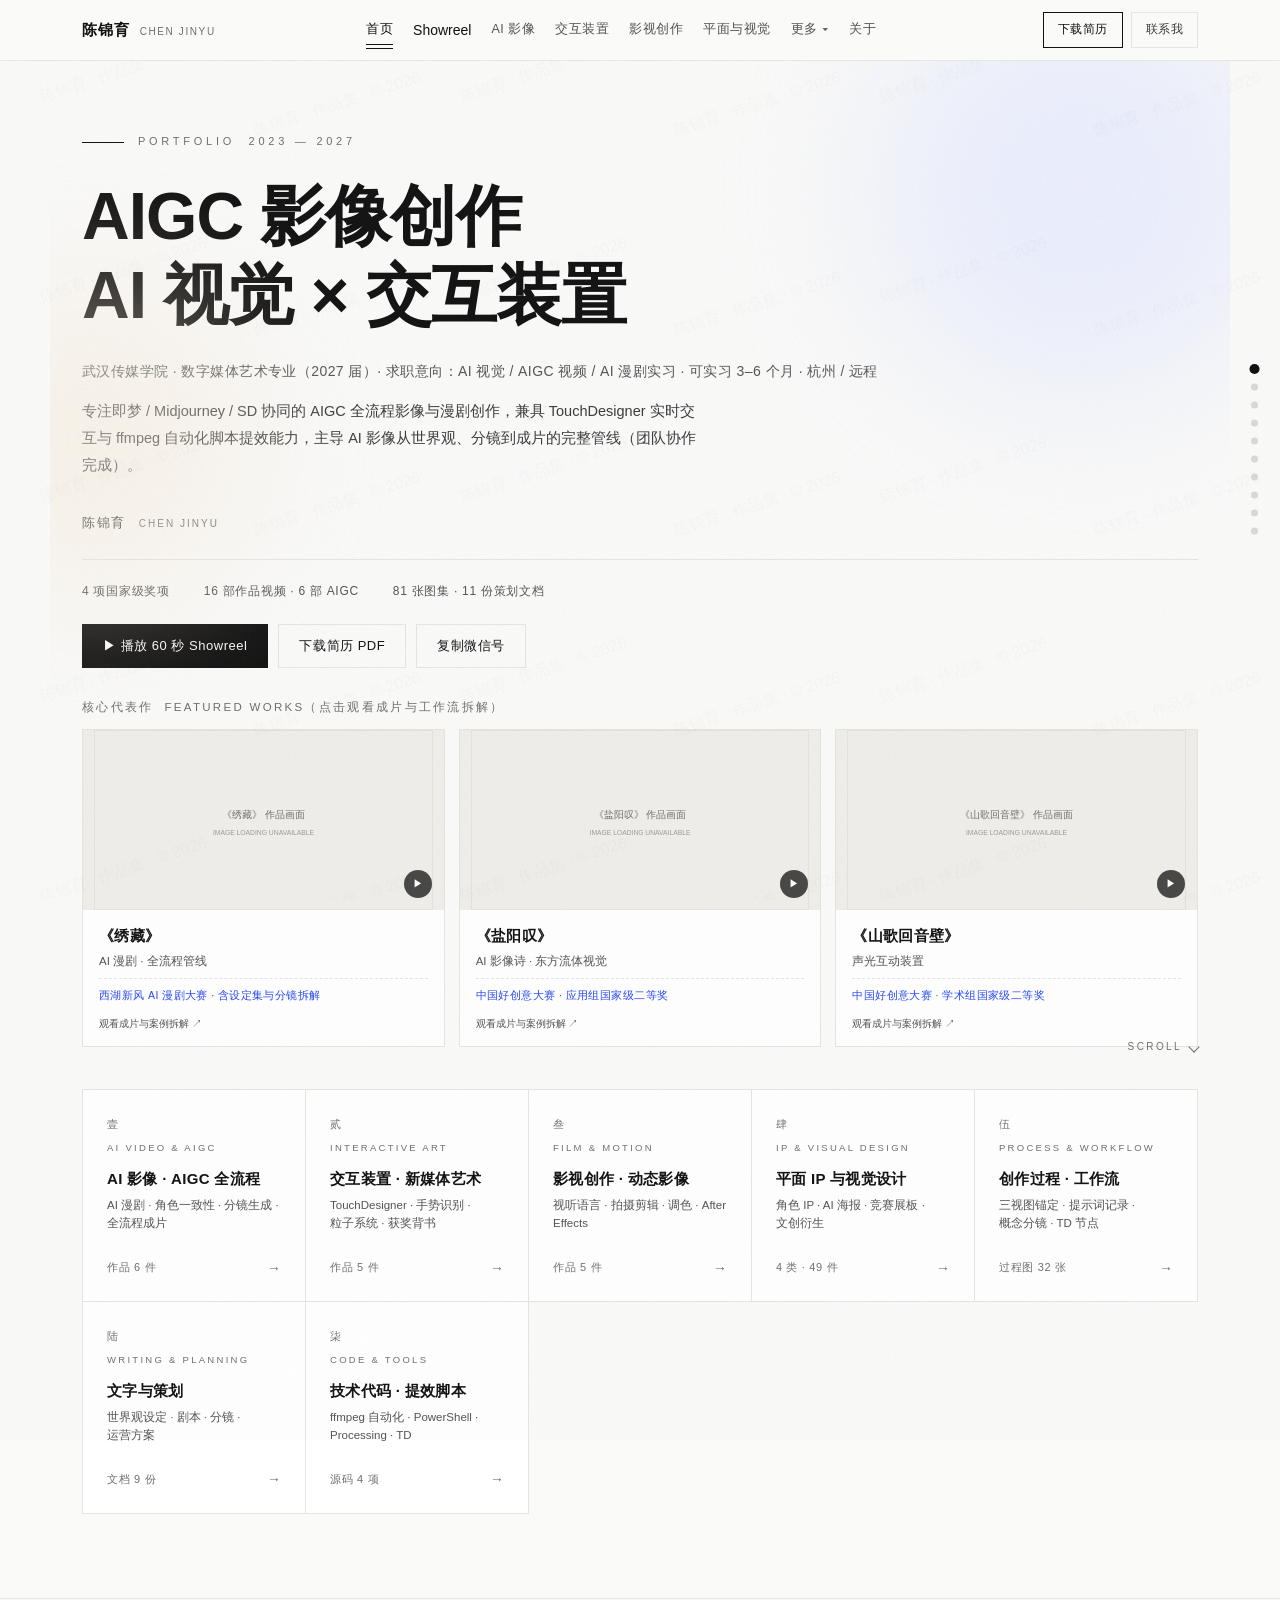
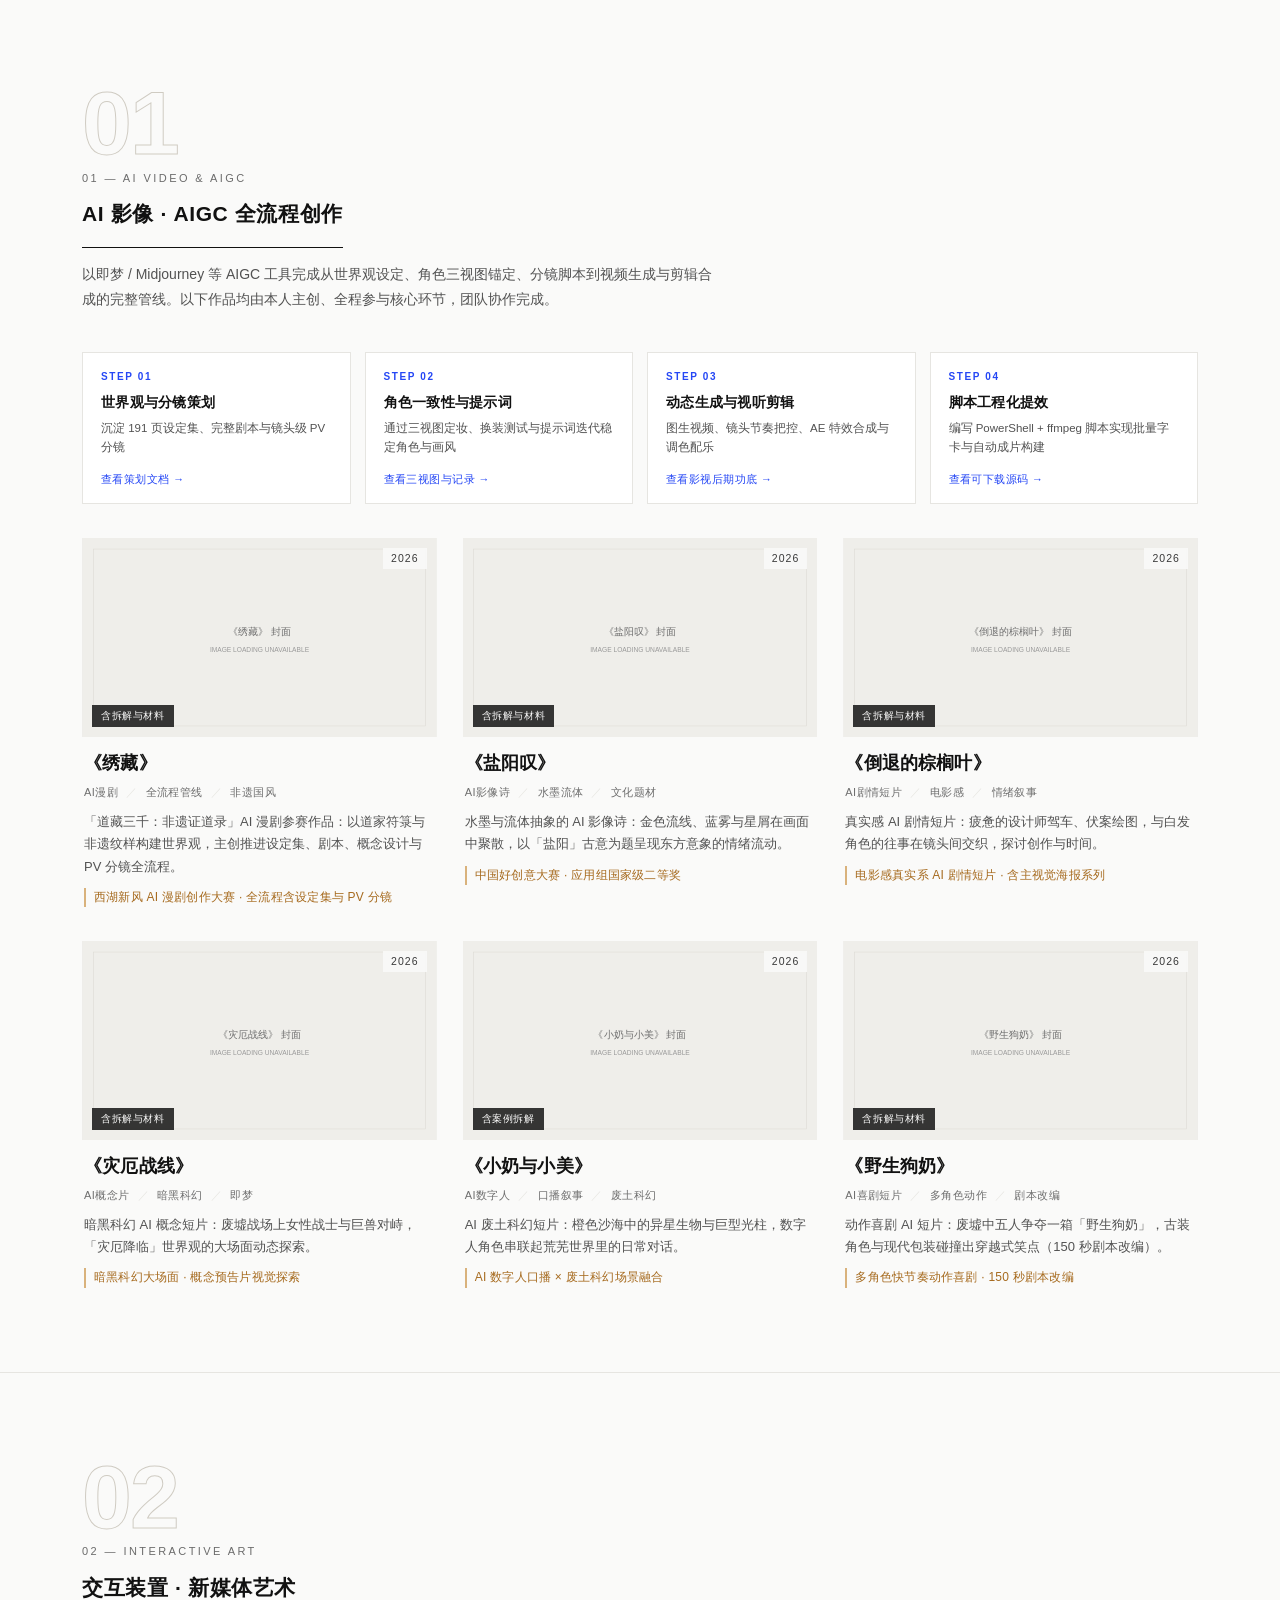
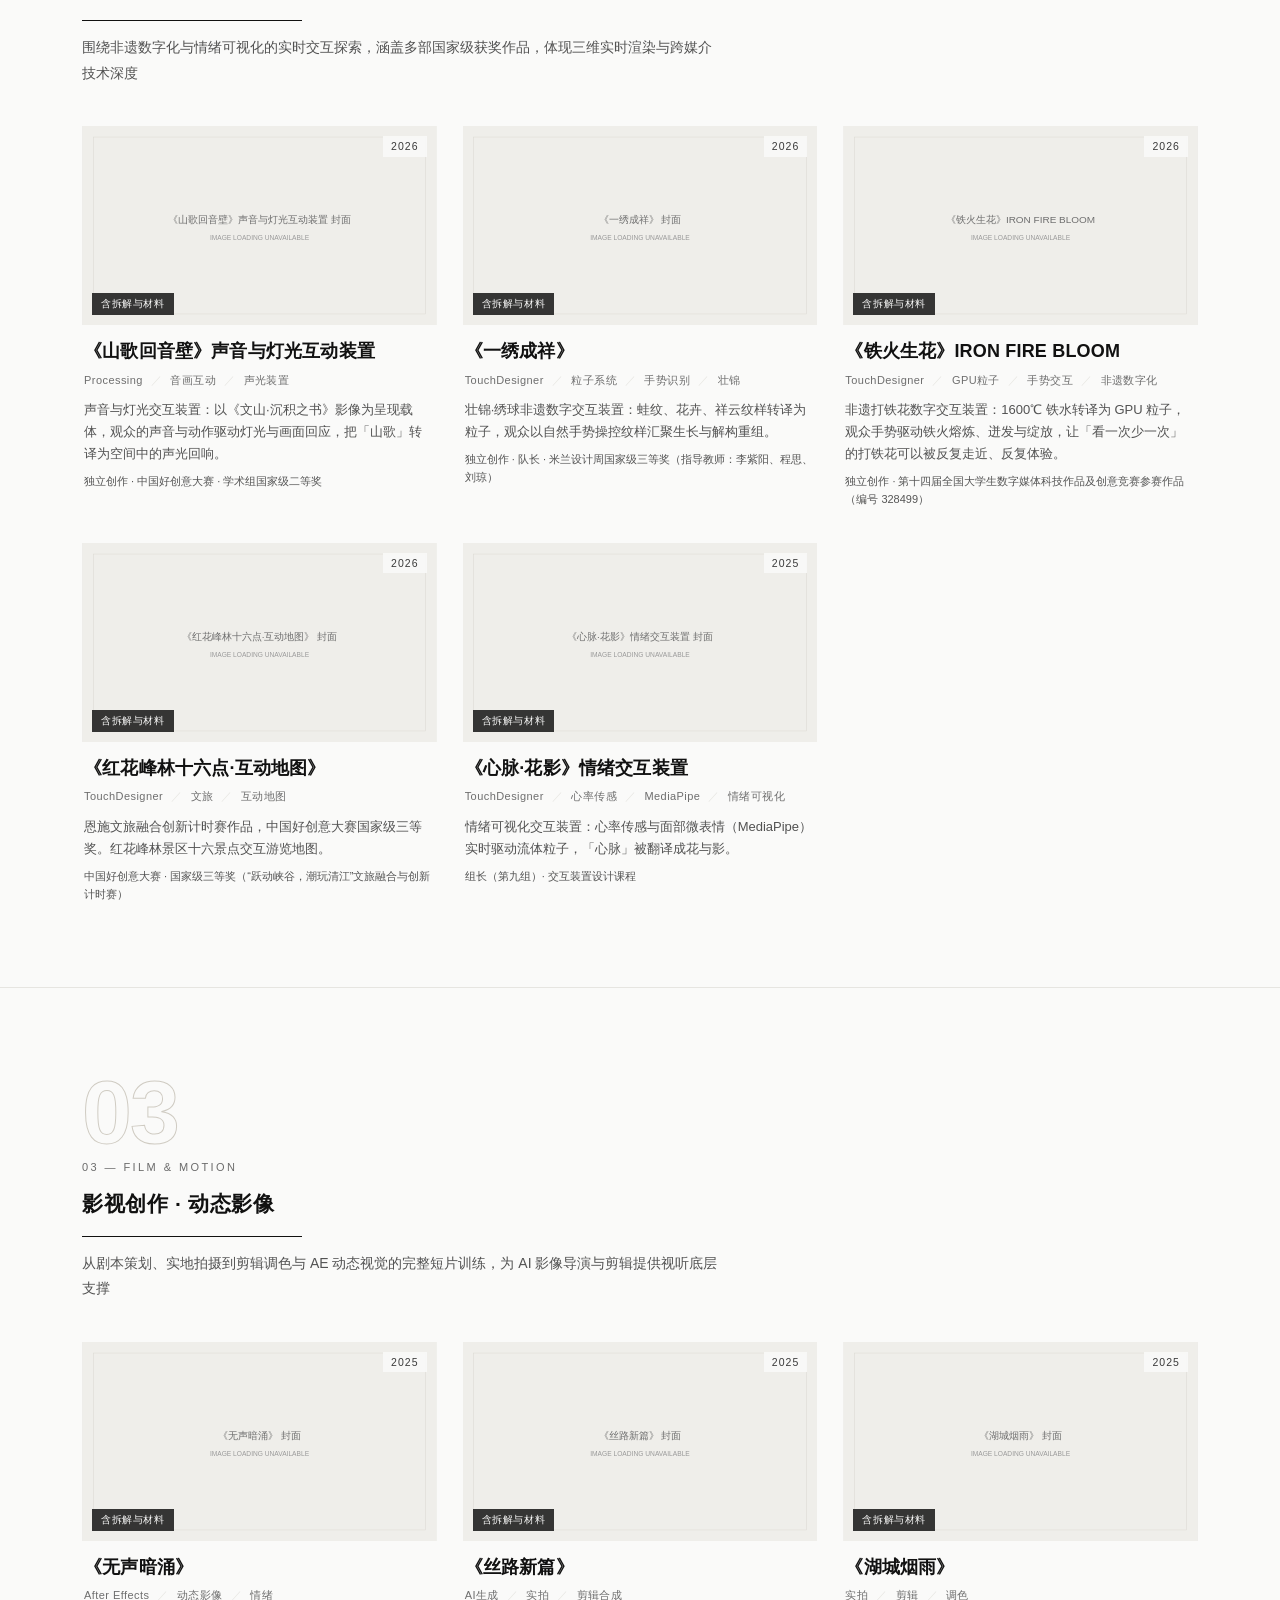
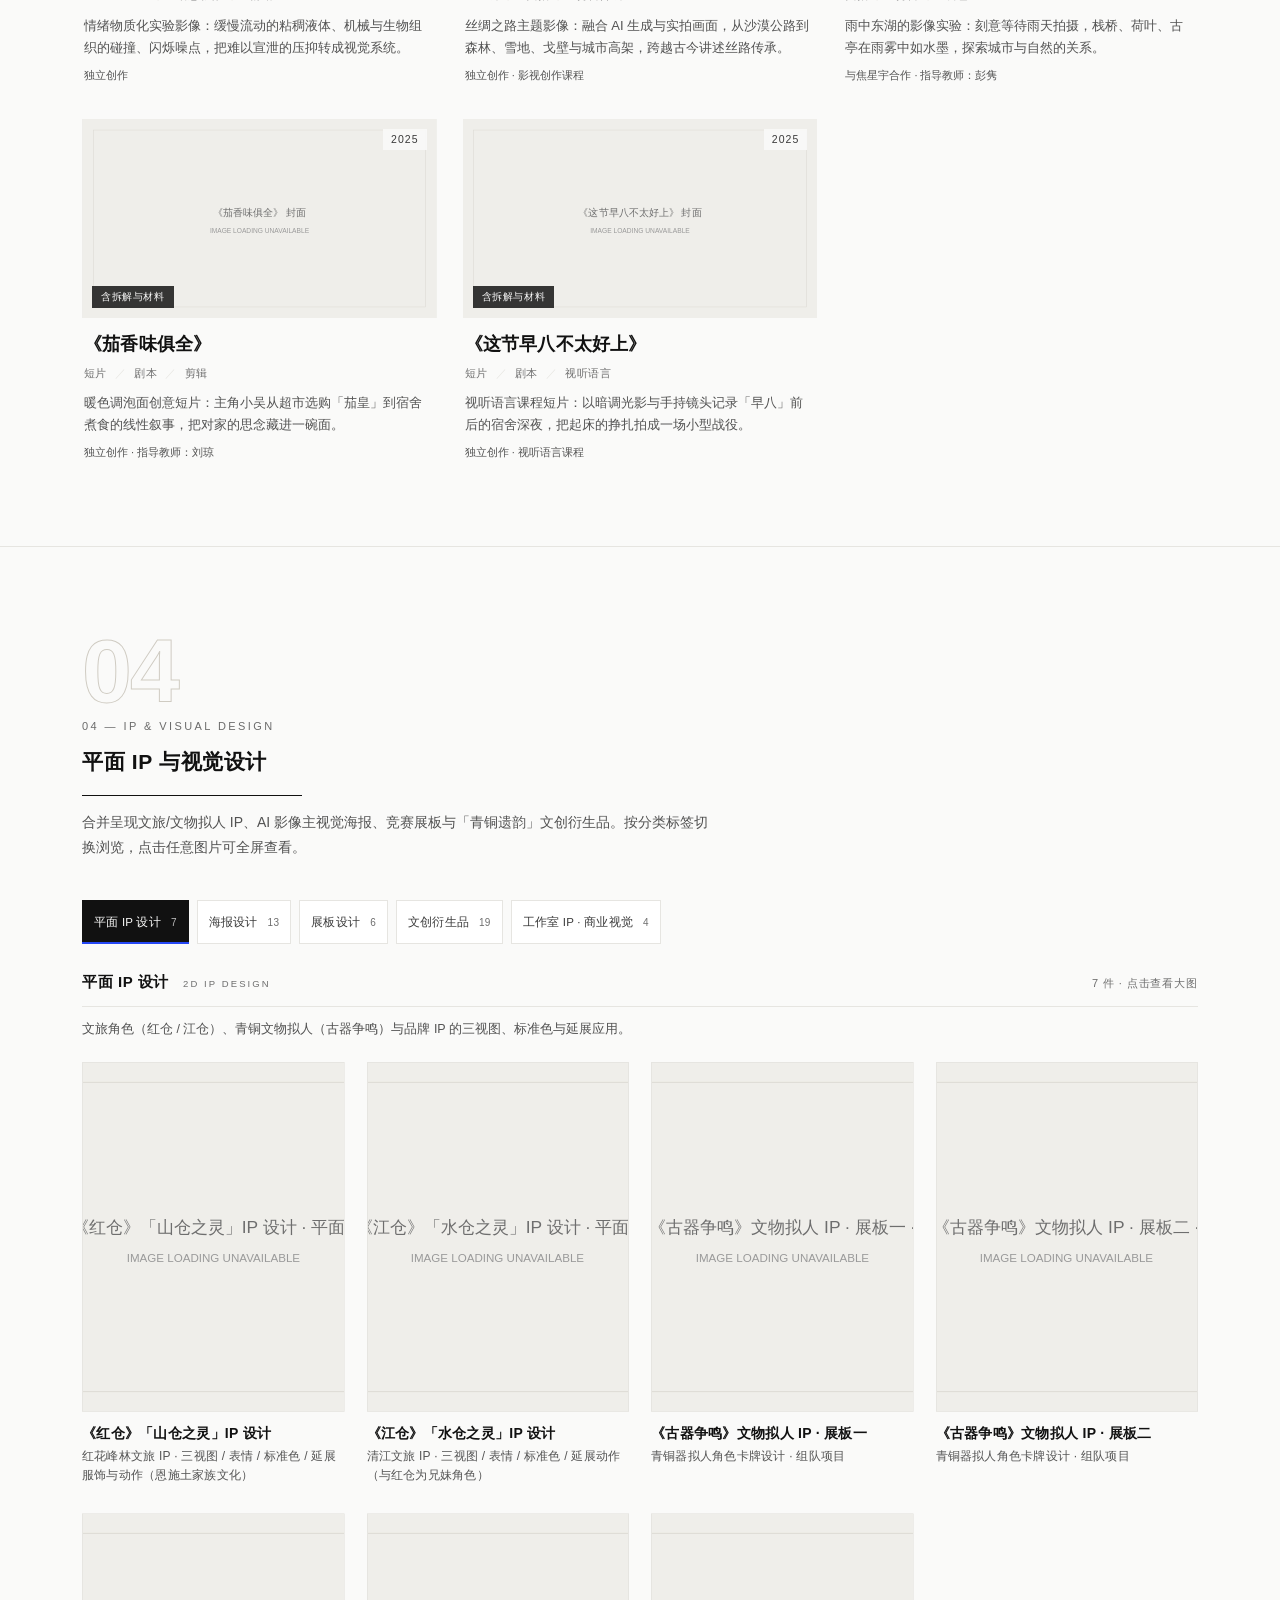
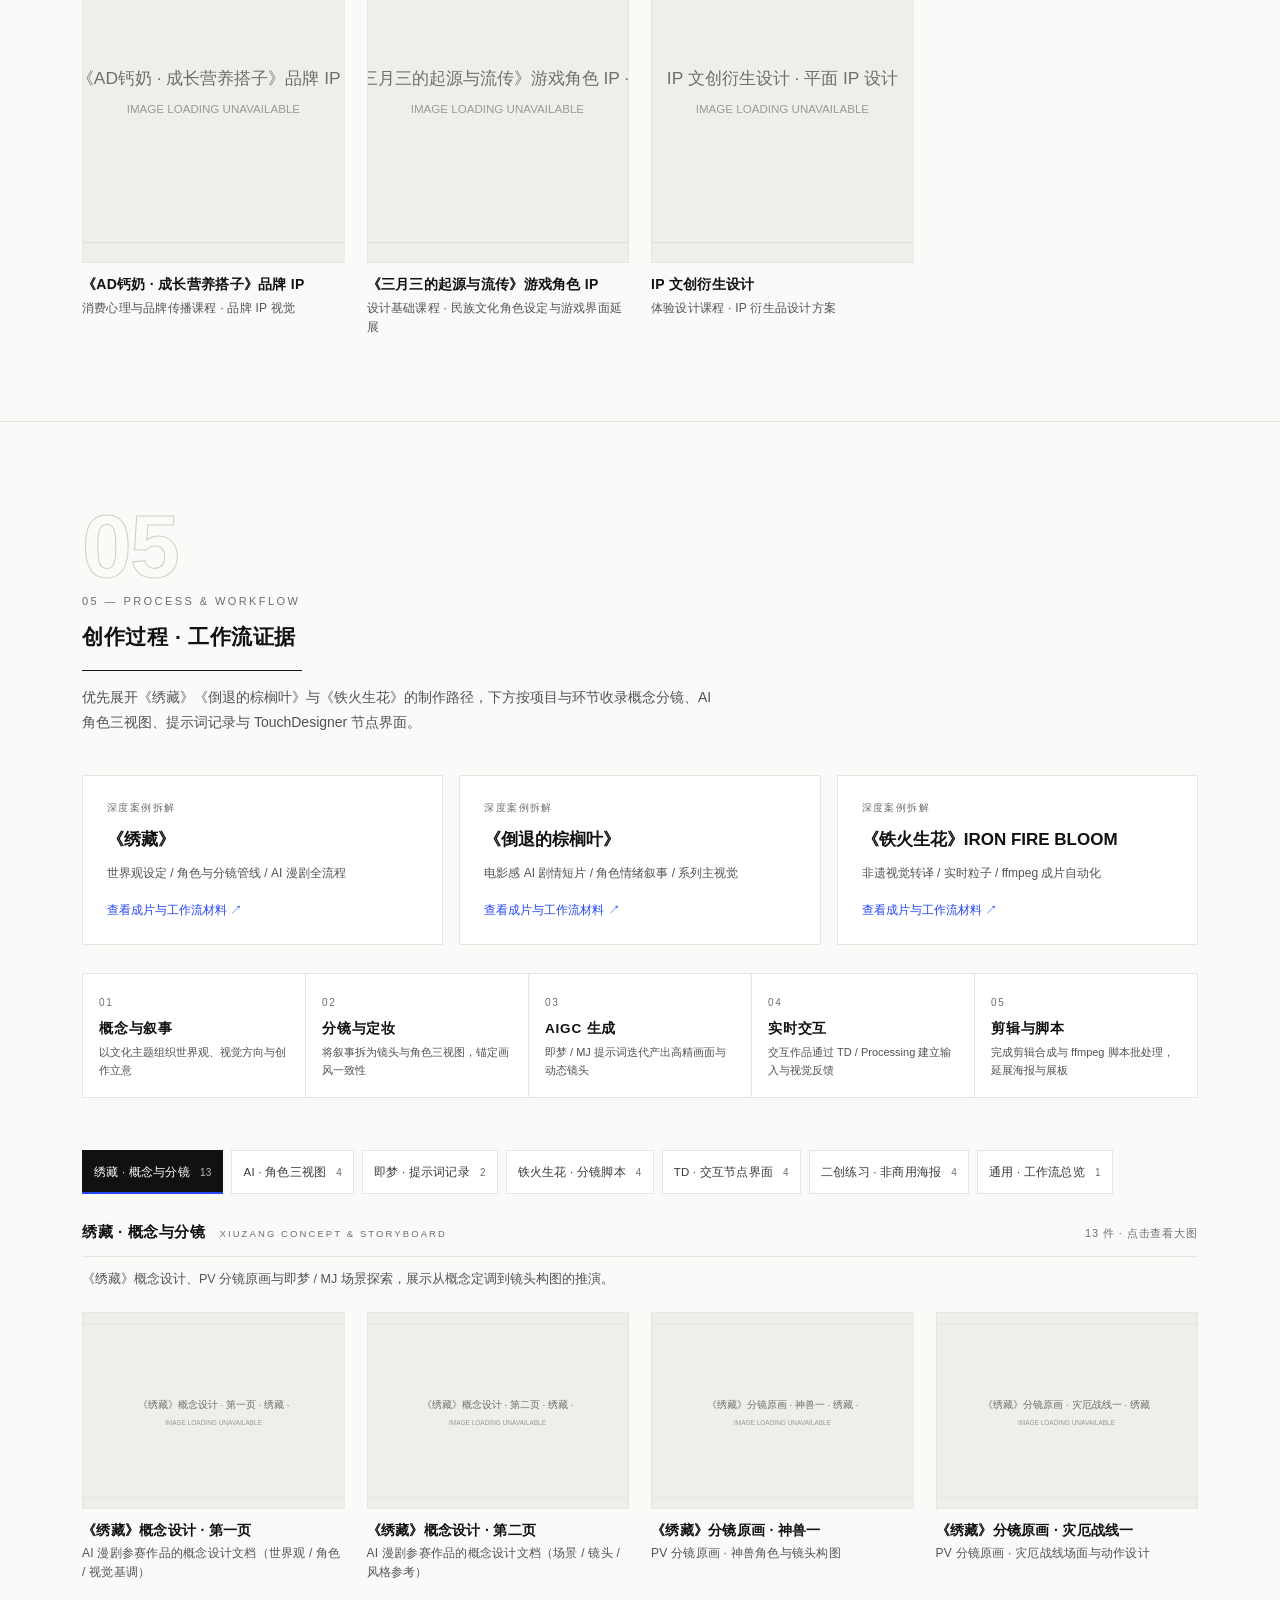
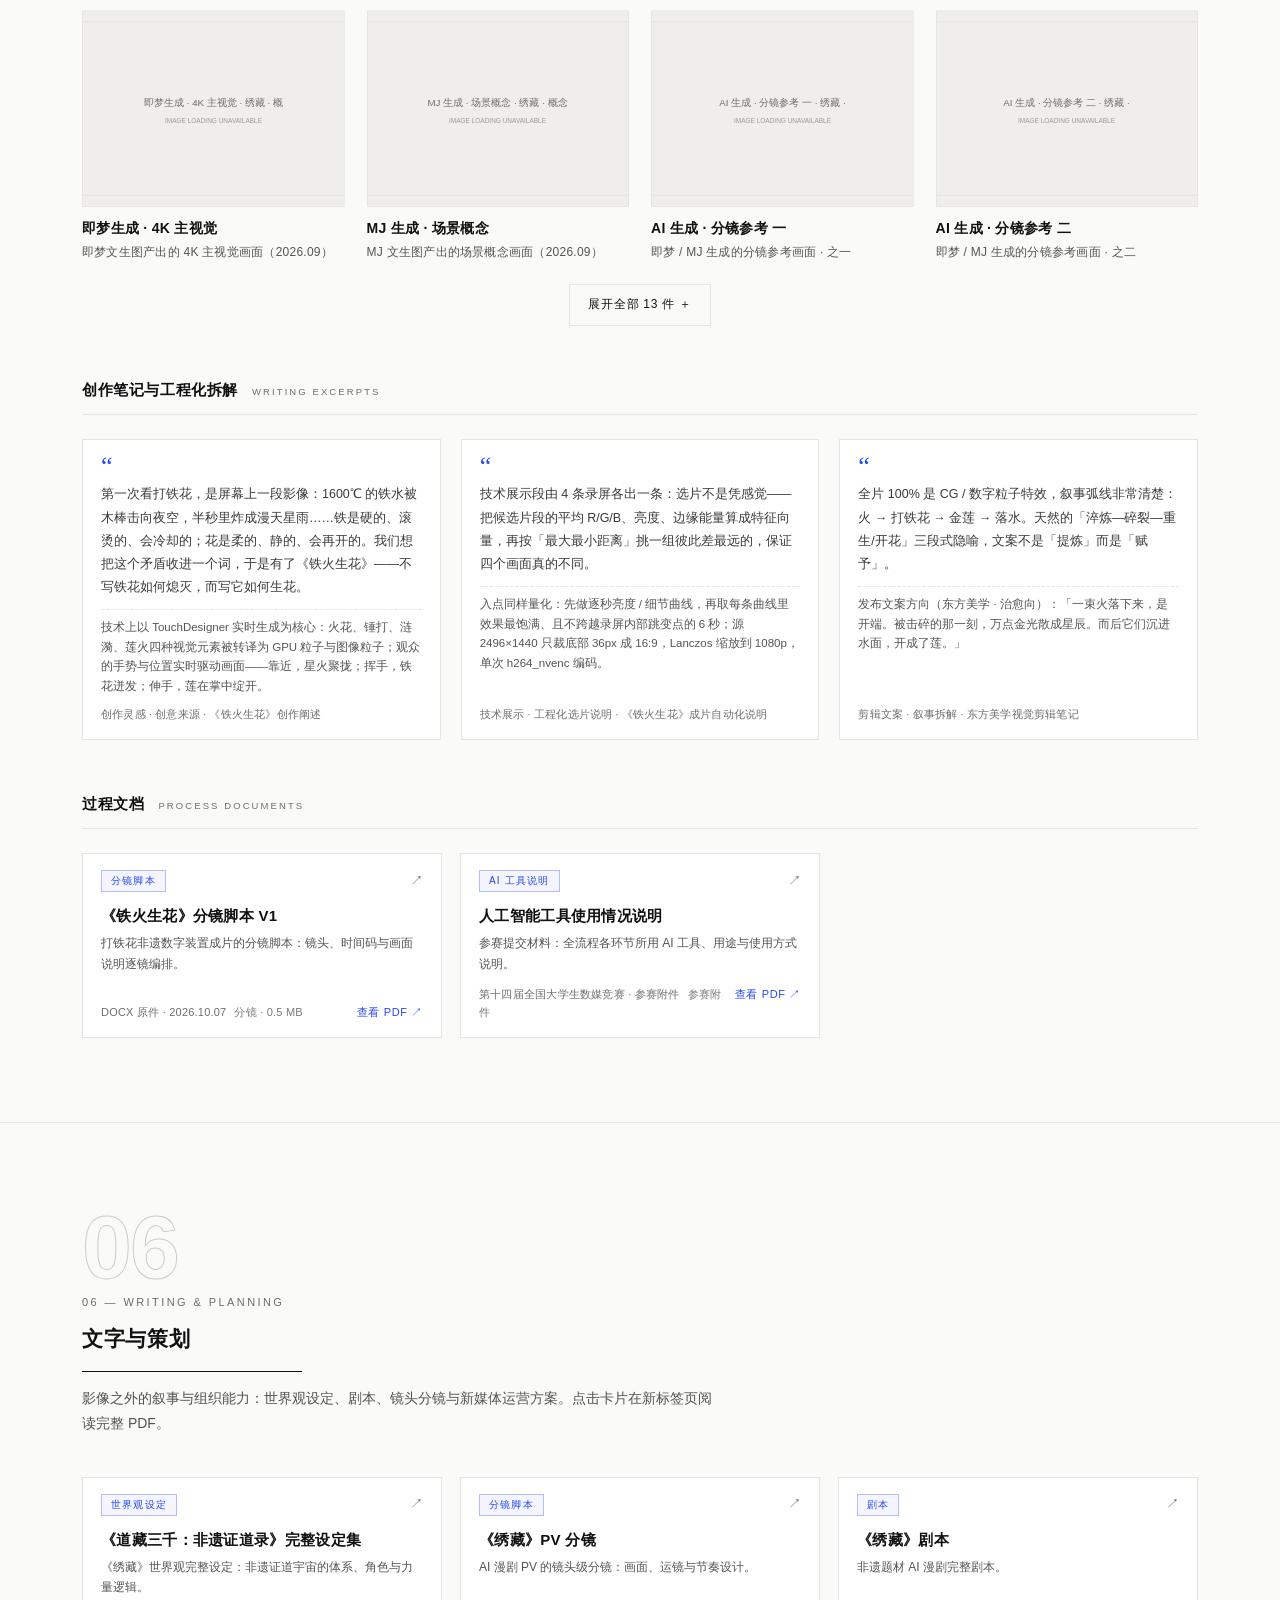
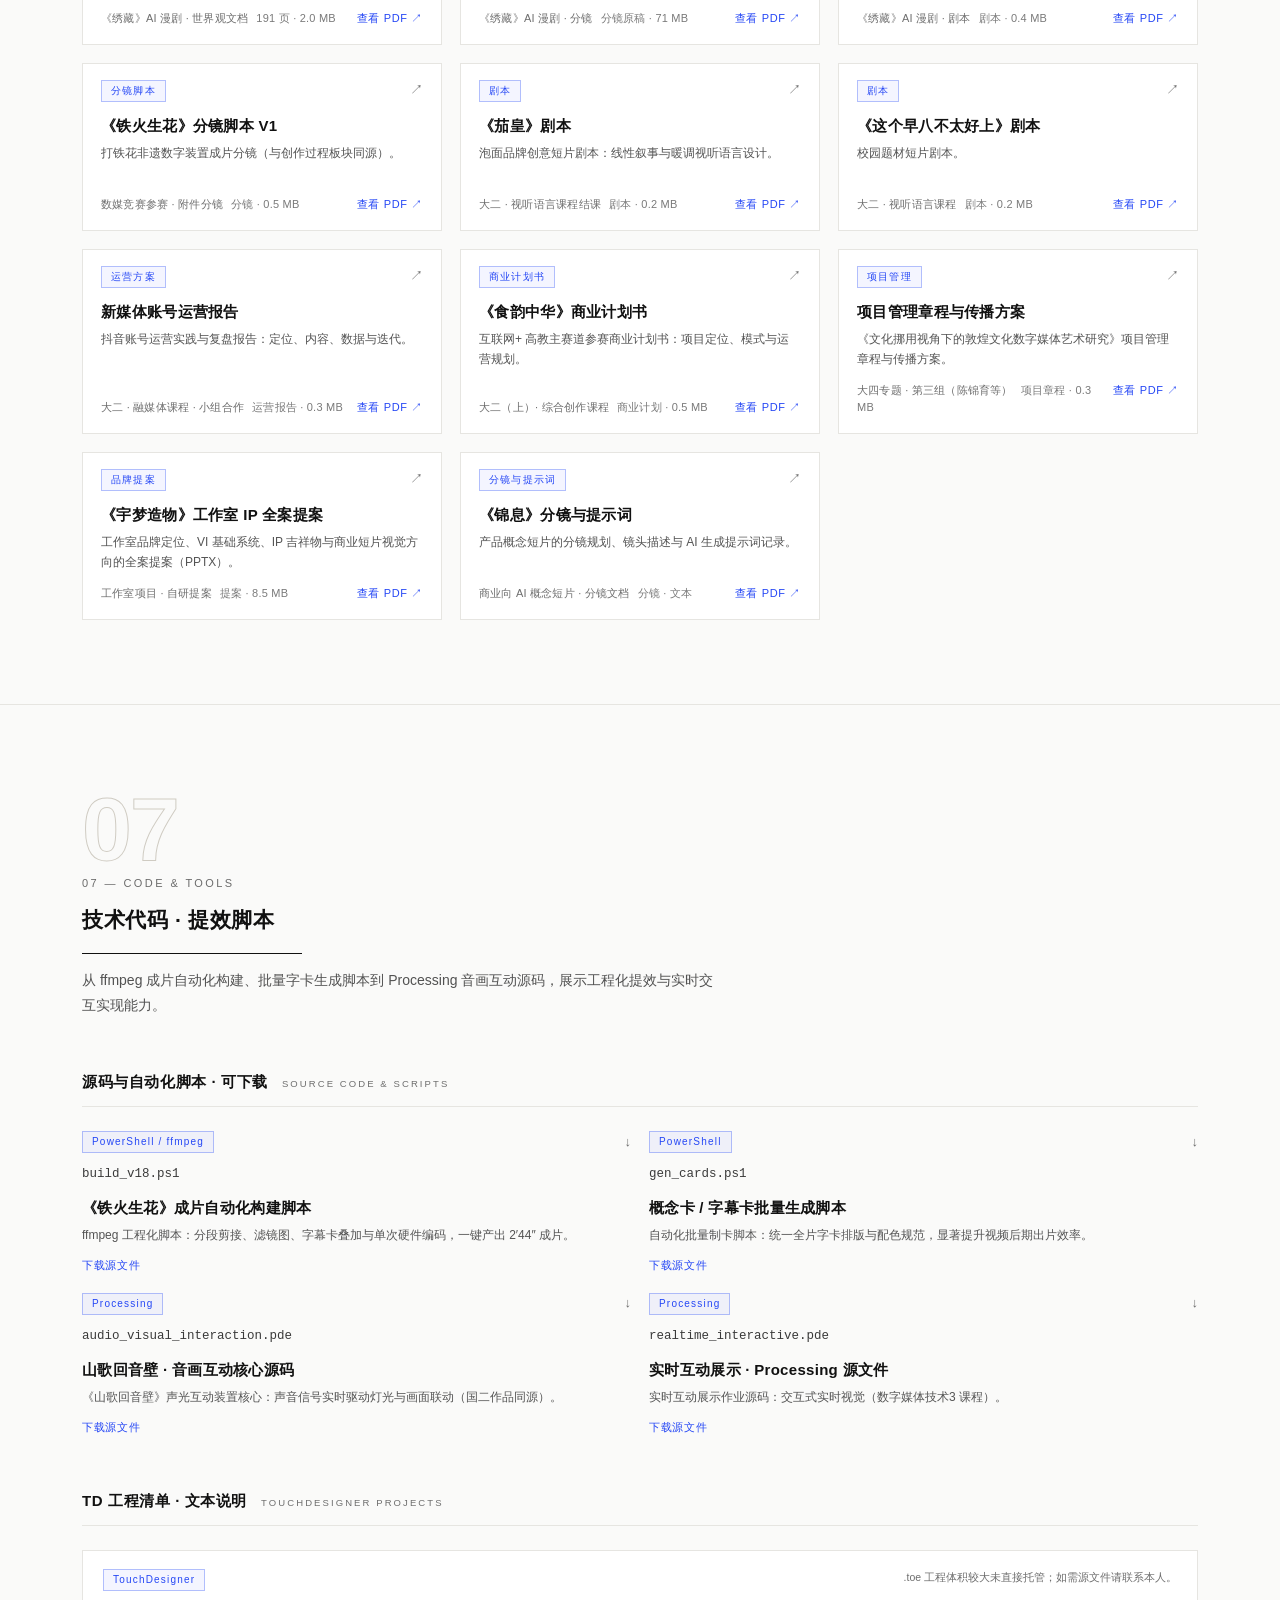
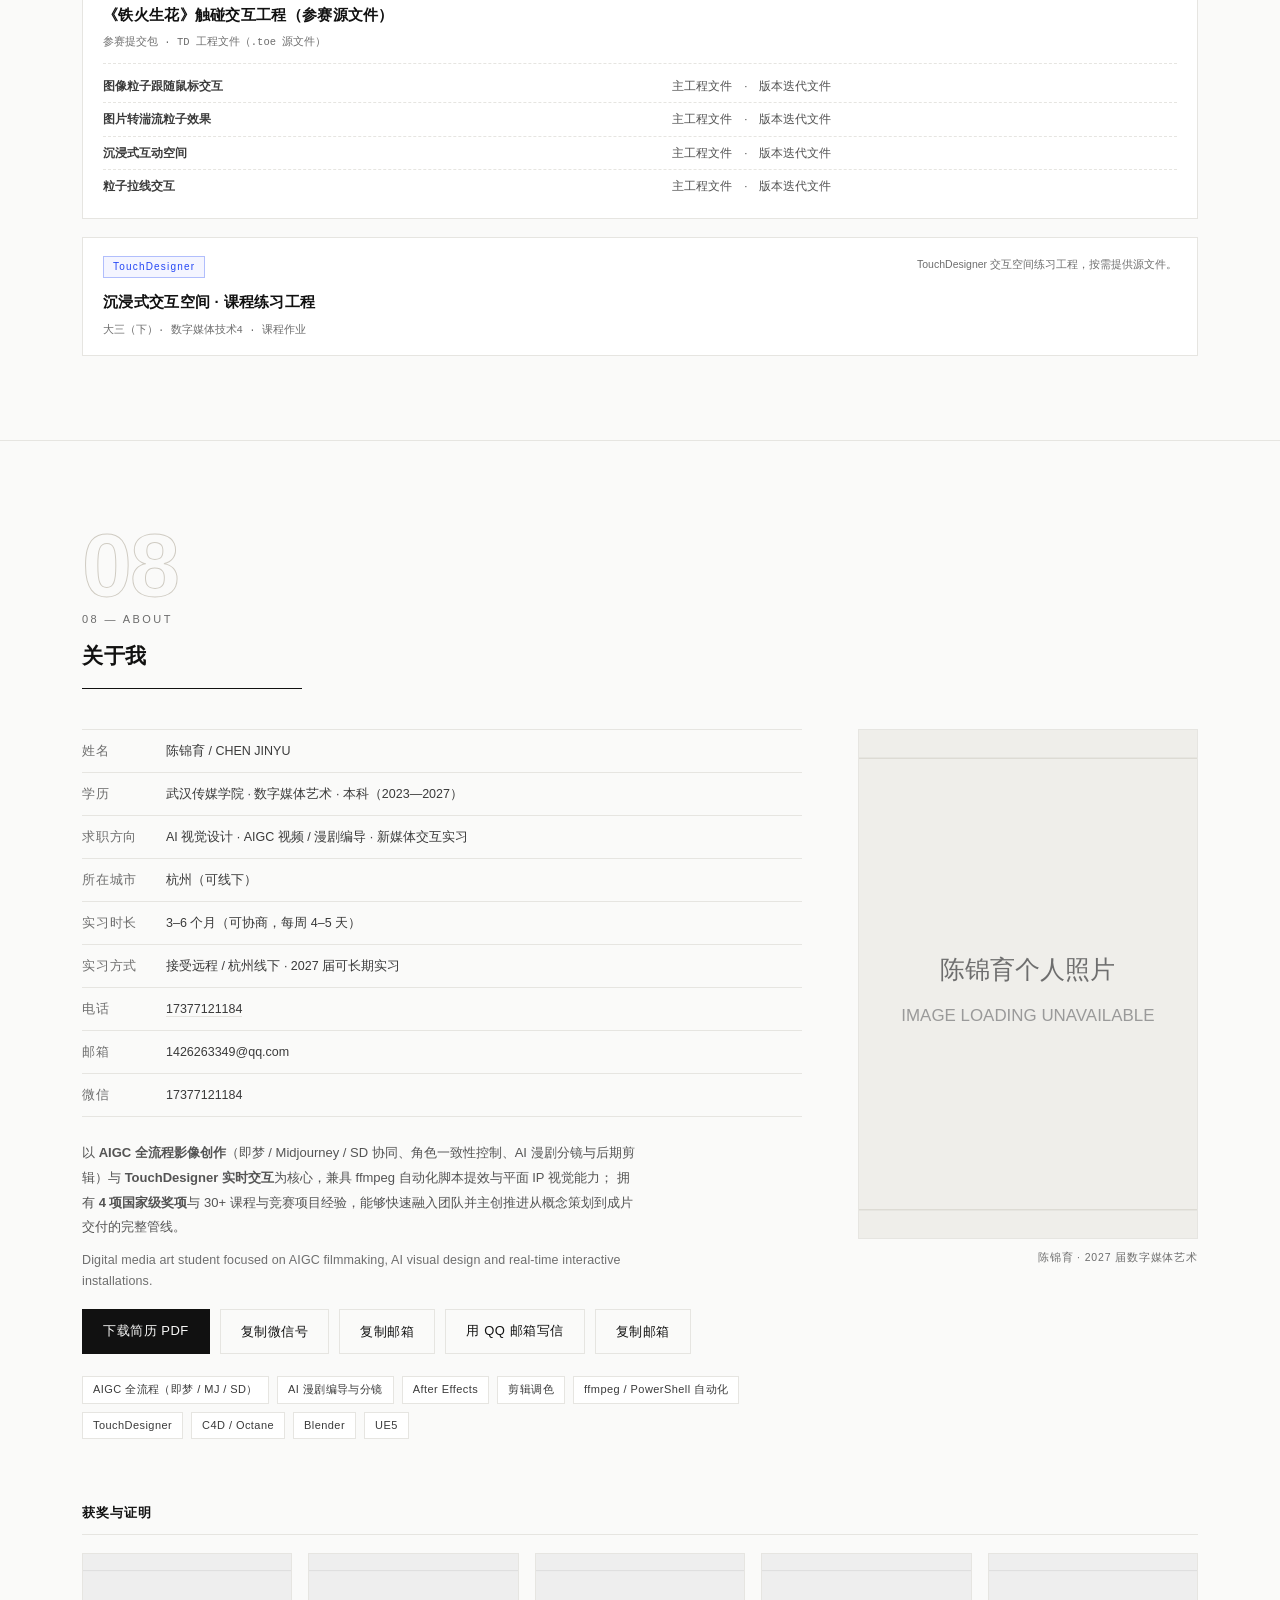
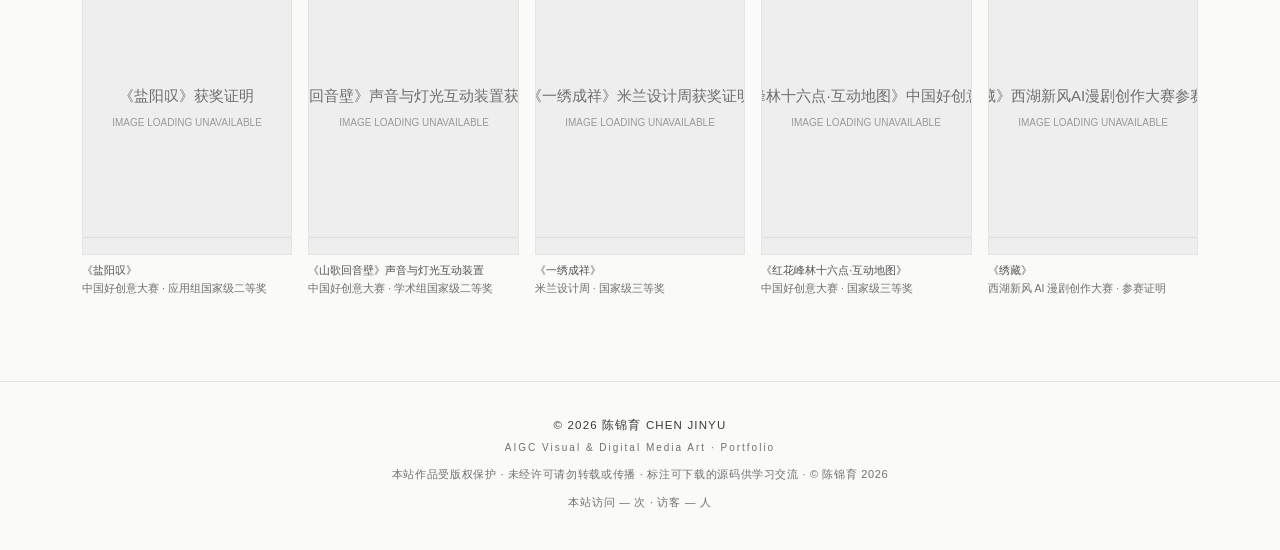
==== commit 9fd88bbe: "证件照按 2:3 正常比例显示（修复压扁）、奖项/头像迁 OSS、文档 PDF 修正 Content-Type 与缓存、页脚加访问统计（不蒜子）、增加 QQ 邮箱写信入口" ====
--- a/index.html
+++ b/index.html
@@ -282,6 +282,7 @@
               <a class="btn-primary" href="https://chenjinyu-portfolio.oss-cn-shanghai.aliyuncs.com/files/resume.pdf" target="_blank" rel="noopener">下载简历 PDF</a>
               <button class="btn-ghost" type="button" data-copy-text="17377121184">复制微信号</button>
               <button class="btn-ghost" type="button" data-copy-text="1426263349@qq.com">复制邮箱</button>
+          <a class="btn-ghost" href="https://mail.qq.com/" target="_blank" rel="noopener">用 QQ 邮箱写信</a>
               <button class="btn-ghost" type="button" data-copy-text="1426263349@qq.com">复制邮箱</button>
             </div>
             <ul class="skill-chips">
@@ -298,7 +299,7 @@
           </div>
 
           <figure class="about-figure reveal">
-            <img src="images/works/portrait.jpg" alt="陈锦育个人照片" width="340" height="453" loading="lazy" decoding="async">
+            <img src="https://chenjinyu-portfolio.oss-cn-shanghai.aliyuncs.com/images/works/portrait.jpg" alt="陈锦育个人照片" width="900" height="1350" loading="lazy" decoding="async">
             <figcaption>陈锦育 · 2027 届数字媒体艺术</figcaption>
           </figure>
         </div>
@@ -309,7 +310,7 @@
             <li class="award-item">
               <figure>
                 <div class="award-img">
-                  <img src="images/works/award_yanyang.jpg" alt="《盐阳叹》获奖证明" width="400" height="300" loading="lazy" decoding="async">
+                  <img src="https://chenjinyu-portfolio.oss-cn-shanghai.aliyuncs.com/images/works/award_yanyang.jpg" alt="《盐阳叹》获奖证明" width="400" height="300" loading="lazy" decoding="async">
                 </div>
                 <figcaption>《盐阳叹》<em>中国好创意大赛 · 应用组国家级二等奖</em></figcaption>
               </figure>
@@ -317,7 +318,7 @@
             <li class="award-item">
               <figure>
                 <div class="award-img">
-                  <img src="images/works/award_shange.jpg" alt="《山歌回音壁》声音与灯光互动装置获奖证明" width="400" height="300" loading="lazy" decoding="async">
+                  <img src="https://chenjinyu-portfolio.oss-cn-shanghai.aliyuncs.com/images/works/award_shange.jpg" alt="《山歌回音壁》声音与灯光互动装置获奖证明" width="400" height="300" loading="lazy" decoding="async">
                 </div>
                 <figcaption>《山歌回音壁》声音与灯光互动装置<em>中国好创意大赛 · 学术组国家级二等奖</em></figcaption>
               </figure>
@@ -325,7 +326,7 @@
             <li class="award-item">
               <figure>
                 <div class="award-img">
-                  <img src="images/works/award_milan.jpg" alt="《一绣成祥》米兰设计周获奖证明" width="400" height="300" loading="lazy" decoding="async">
+                  <img src="https://chenjinyu-portfolio.oss-cn-shanghai.aliyuncs.com/images/works/award_milan.jpg" alt="《一绣成祥》米兰设计周获奖证明" width="400" height="300" loading="lazy" decoding="async">
                 </div>
                 <figcaption>《一绣成祥》<em>米兰设计周 · 国家级三等奖</em></figcaption>
               </figure>
@@ -333,7 +334,7 @@
             <li class="award-item">
               <figure>
                 <div class="award-img">
-                  <img src="images/works/award_honghua.jpg" alt="《红花峰林十六点·互动地图》中国好创意大赛获奖证明" width="400" height="300" loading="lazy" decoding="async">
+                  <img src="https://chenjinyu-portfolio.oss-cn-shanghai.aliyuncs.com/images/works/award_honghua.jpg" alt="《红花峰林十六点·互动地图》中国好创意大赛获奖证明" width="400" height="300" loading="lazy" decoding="async">
                 </div>
                 <figcaption>《红花峰林十六点·互动地图》<em>中国好创意大赛 · 国家级三等奖</em></figcaption>
               </figure>
@@ -341,7 +342,7 @@
             <li class="award-item">
               <figure>
                 <div class="award-img">
-                  <img src="images/works/award_xiuzang.jpg" alt="《绣藏》西湖新风AI漫剧创作大赛参赛证明" width="400" height="300" loading="lazy" decoding="async">
+                  <img src="https://chenjinyu-portfolio.oss-cn-shanghai.aliyuncs.com/images/works/award_xiuzang.jpg" alt="《绣藏》西湖新风AI漫剧创作大赛参赛证明" width="400" height="300" loading="lazy" decoding="async">
                 </div>
                 <figcaption>《绣藏》<em>西湖新风 AI 漫剧创作大赛 · 参赛证明</em></figcaption>
               </figure>
@@ -357,7 +358,9 @@
     <p class="footer-main">© 2026 陈锦育 CHEN JINYU</p>
     <p class="footer-note">AIGC Visual &amp; Digital Media Art · Portfolio</p>
     <p class="copyright-line">本站作品受版权保护 · 未经许可请勿转载或传播 · 标注可下载的源码供学习交流 · © 陈锦育 2026</p>
-  </footer>
+  
+      <p class="site-visits">本站访问 <span id="busuanzi_value_site_pv">—</span> 次 · 访客 <span id="busuanzi_value_site_uv">—</span> 人</p>
+    </footer>
 
   <!-- ==================== 全屏弹层播放器 ==================== -->
   <div class="modal" id="playerModal" aria-hidden="true">
@@ -419,6 +422,7 @@
   <script src="assets/js/vibe.js" defer></script>
   <script src="assets/js/protect.js" defer></script>
   <script src="assets/js/visit-stats.js" defer></script>
+  <script defer src="https://busuanzi.ibruce.info/busuanzi/2.3/busuanzi.pure.mini.js"></script>
 
   <!-- ANALYTICS: 用户提供统计 ID 后填入；未填时不加载任何脚本 -->
   <script>
--- a/assets/css/polish.css
+++ b/assets/css/polish.css
@@ -725,3 +725,20 @@
   }
   .site-nav .nav-showreel:hover { color: var(--ink); }
 }
+
+/* 证件照按真实比例显示，避免被 width/height 属性压扁 */
+.about-figure img {
+  width: 100%;
+  height: auto;
+  aspect-ratio: 2 / 3;
+  object-fit: cover;
+}
+
+/* 页脚访问量 */
+.site-visits {
+  margin-top: 10px;
+  font-size: 10.5px;
+  letter-spacing: 0.08em;
+  color: var(--gray-2);
+  text-align: center;
+}
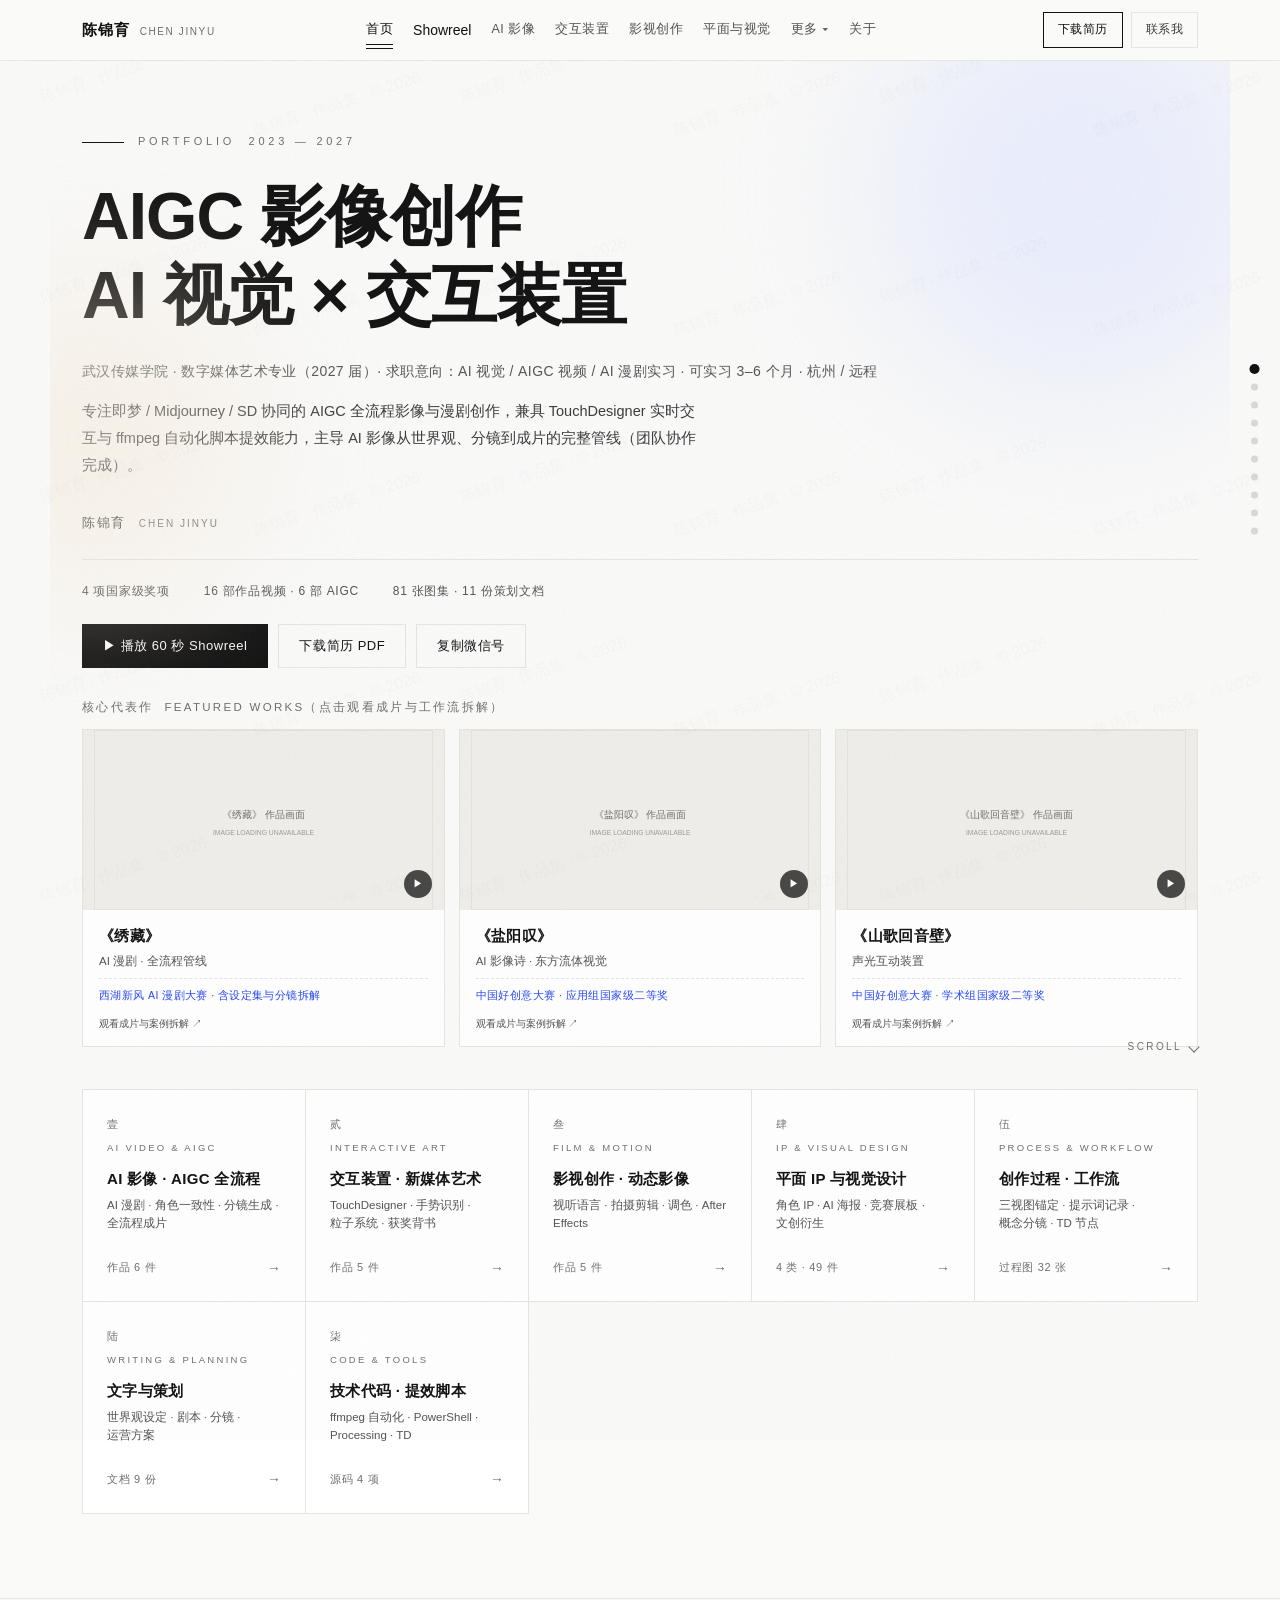
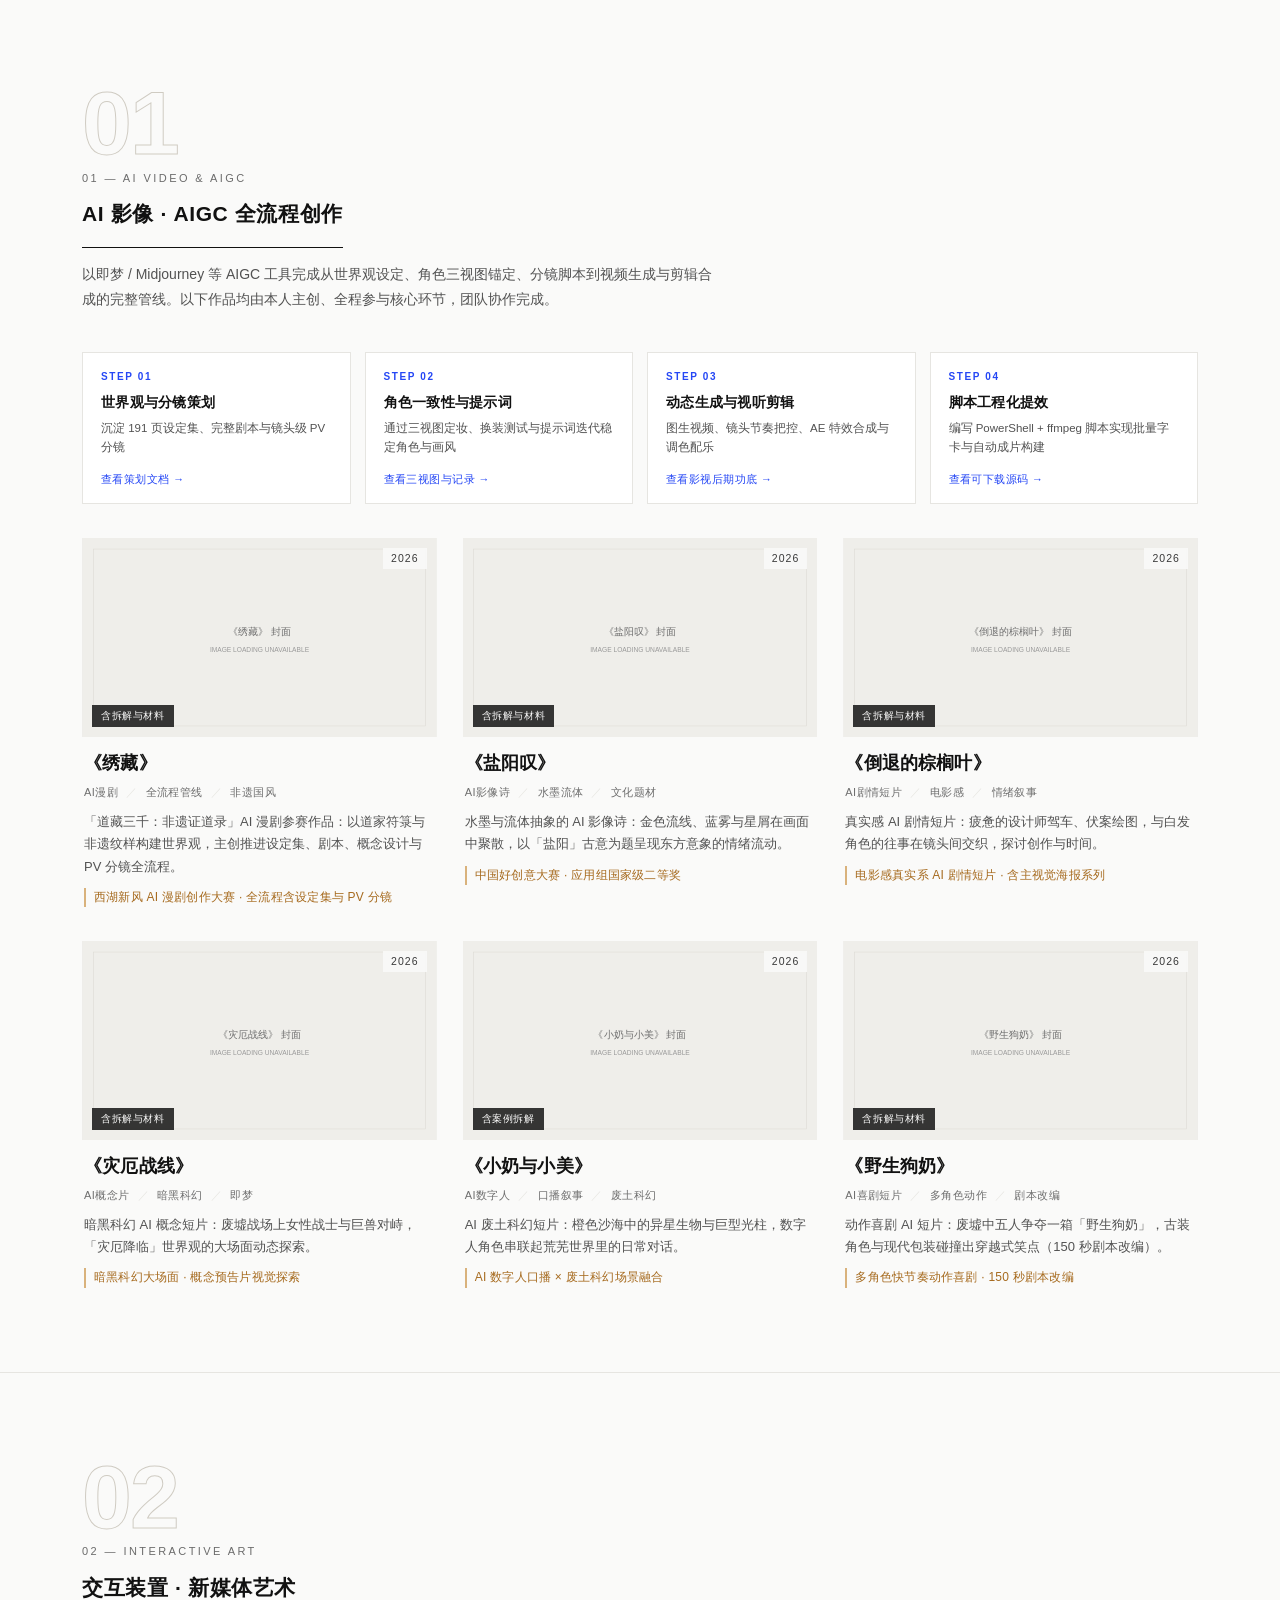
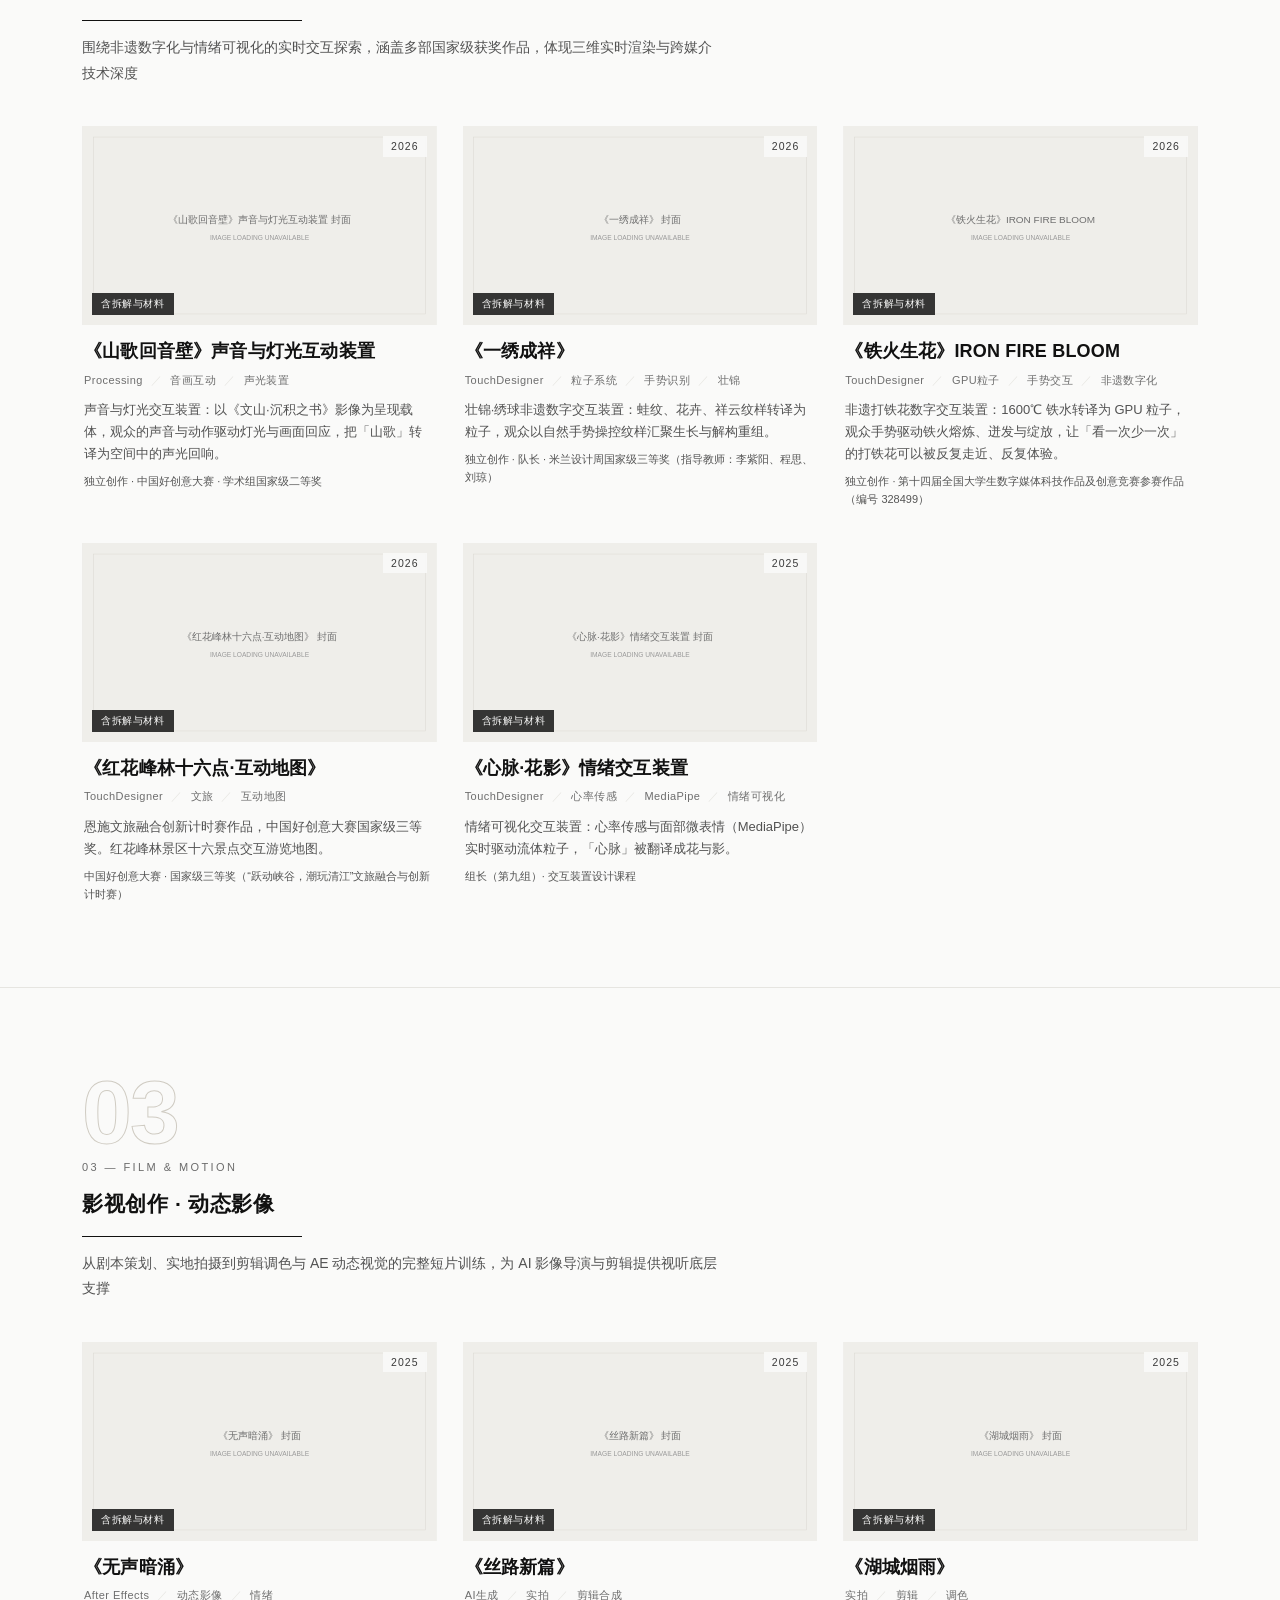
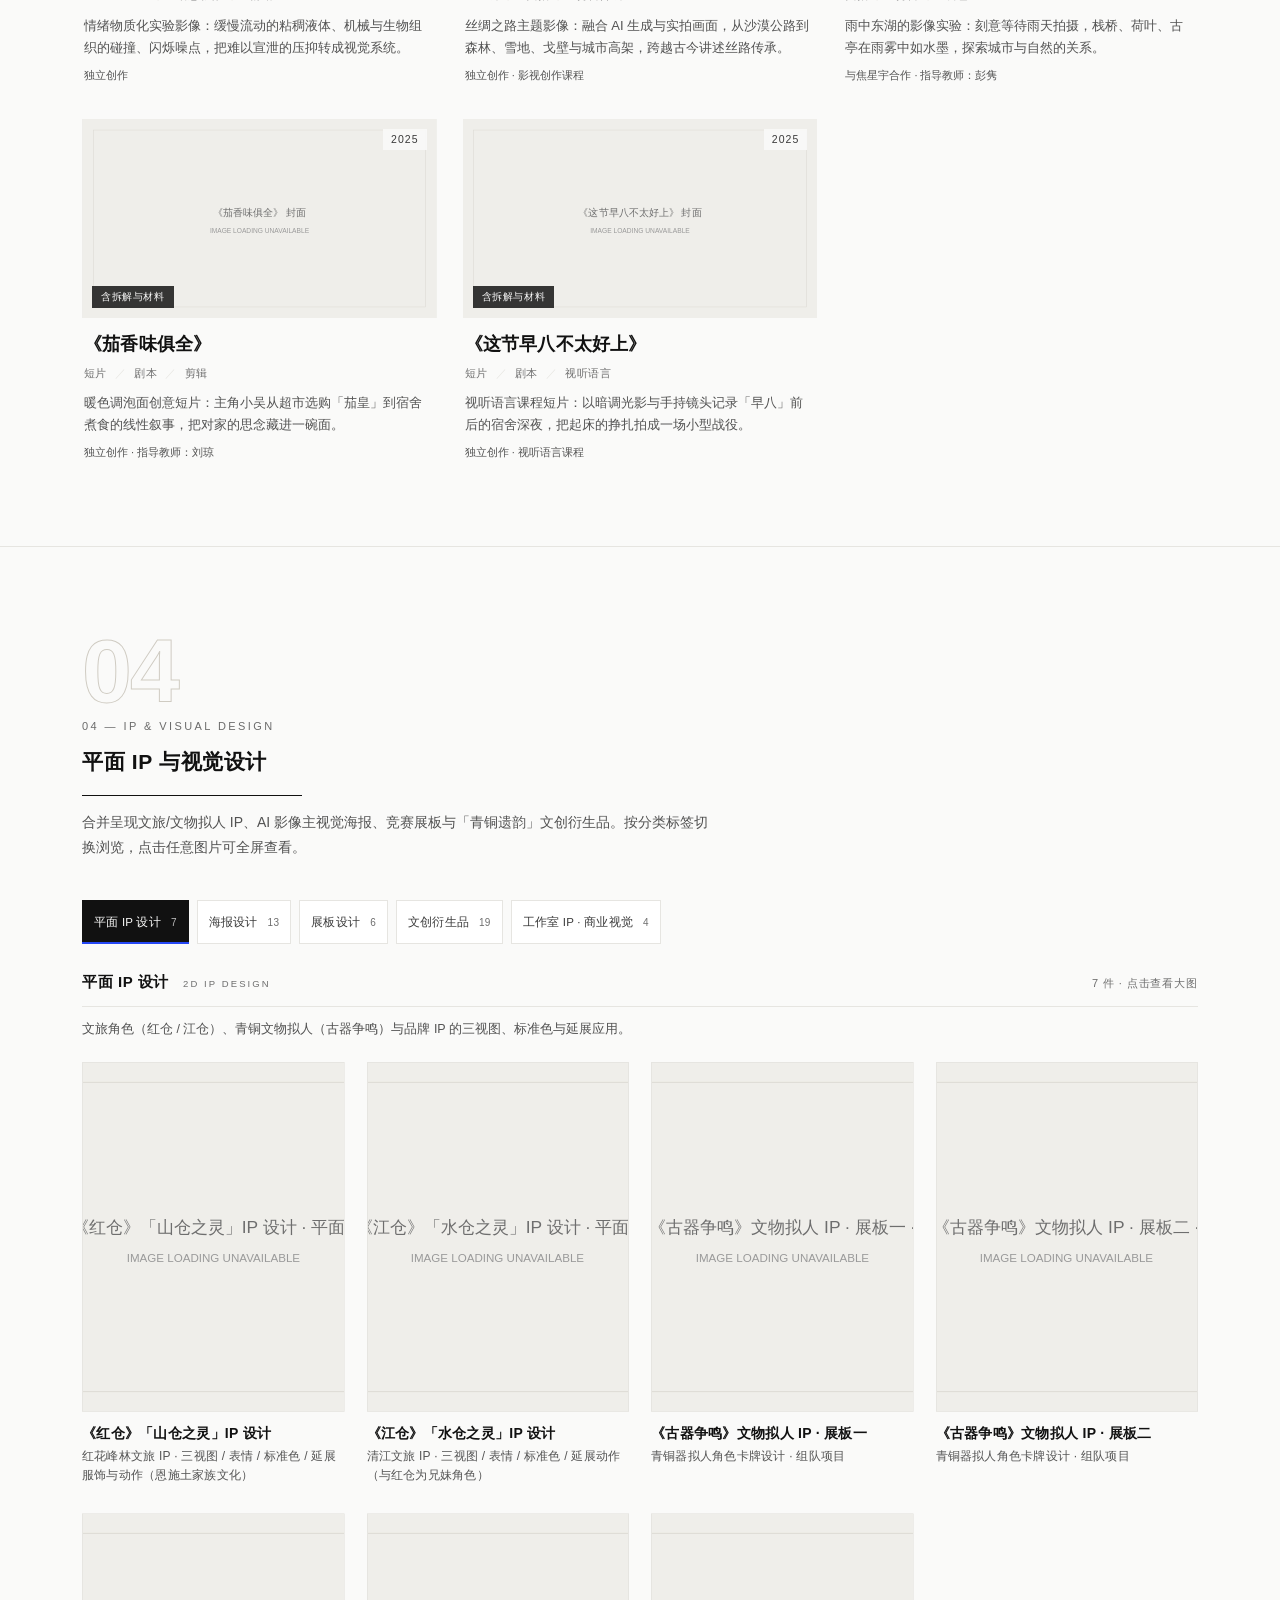
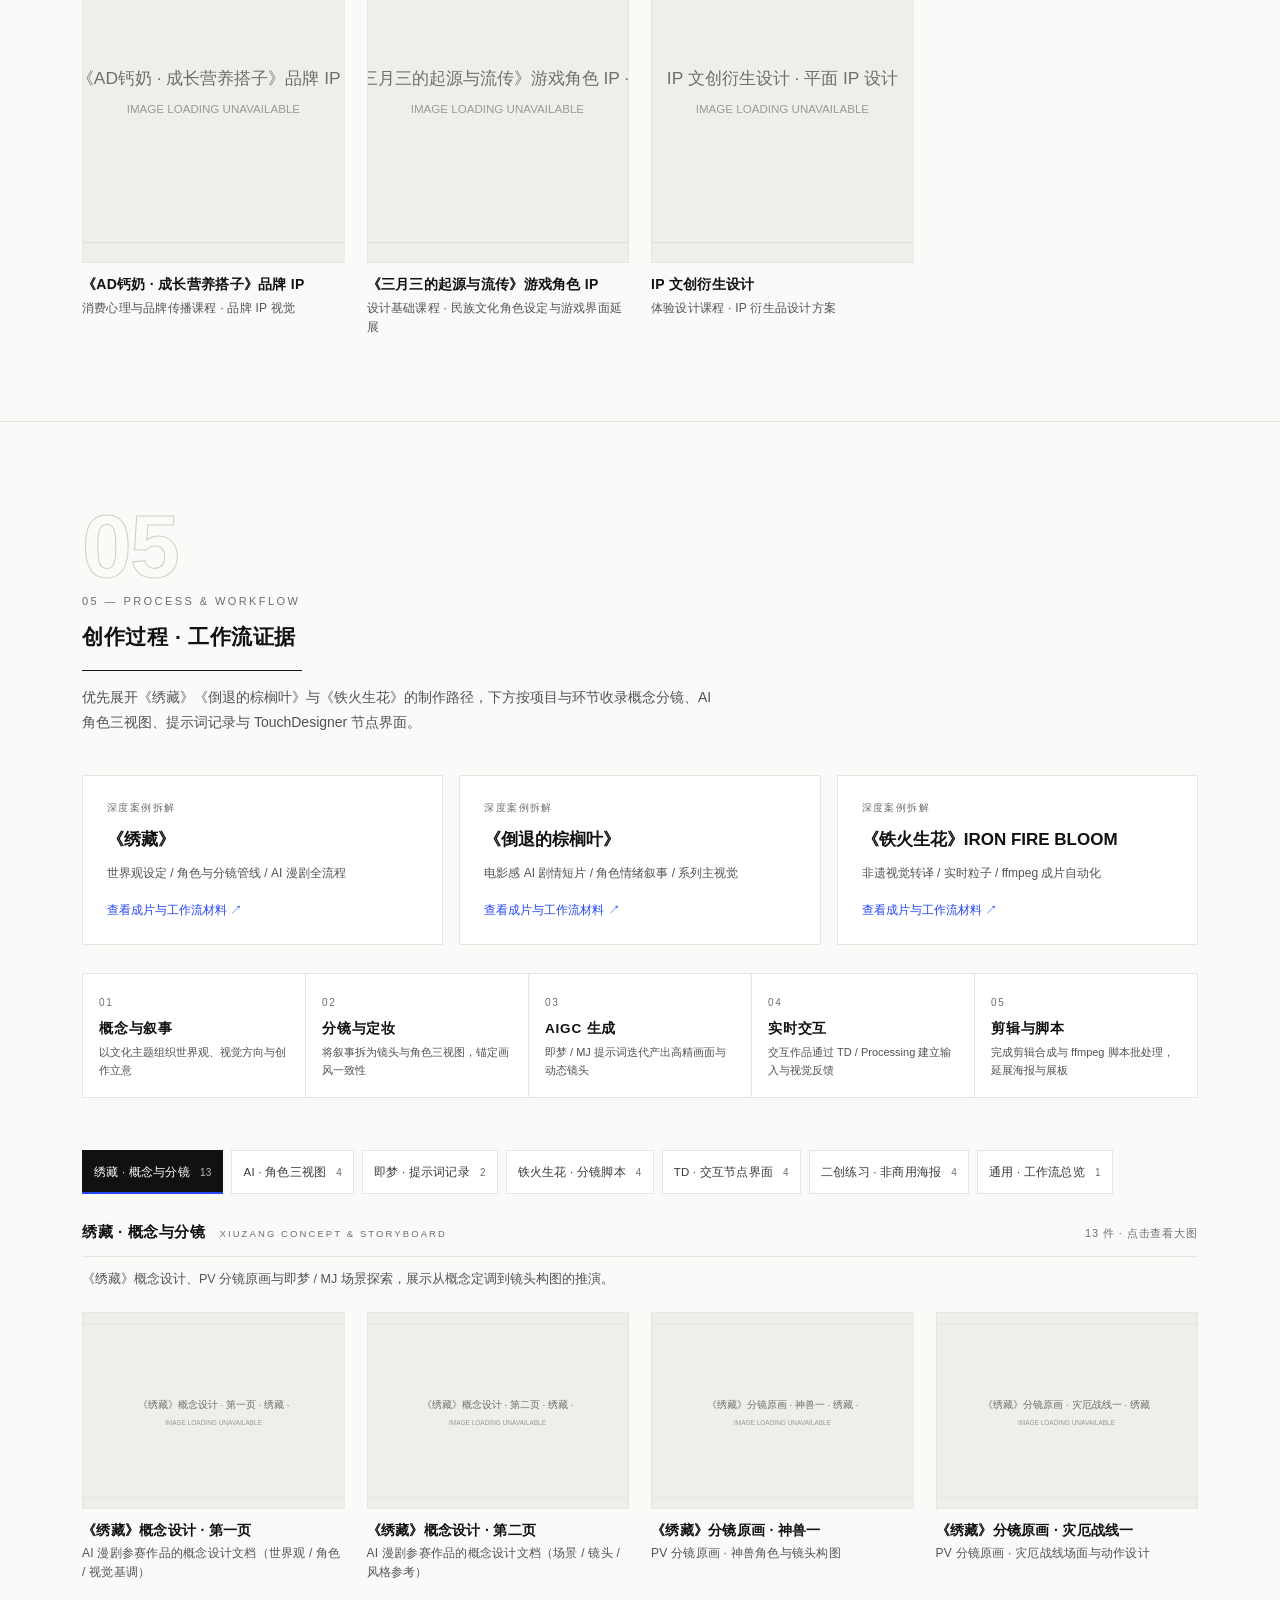
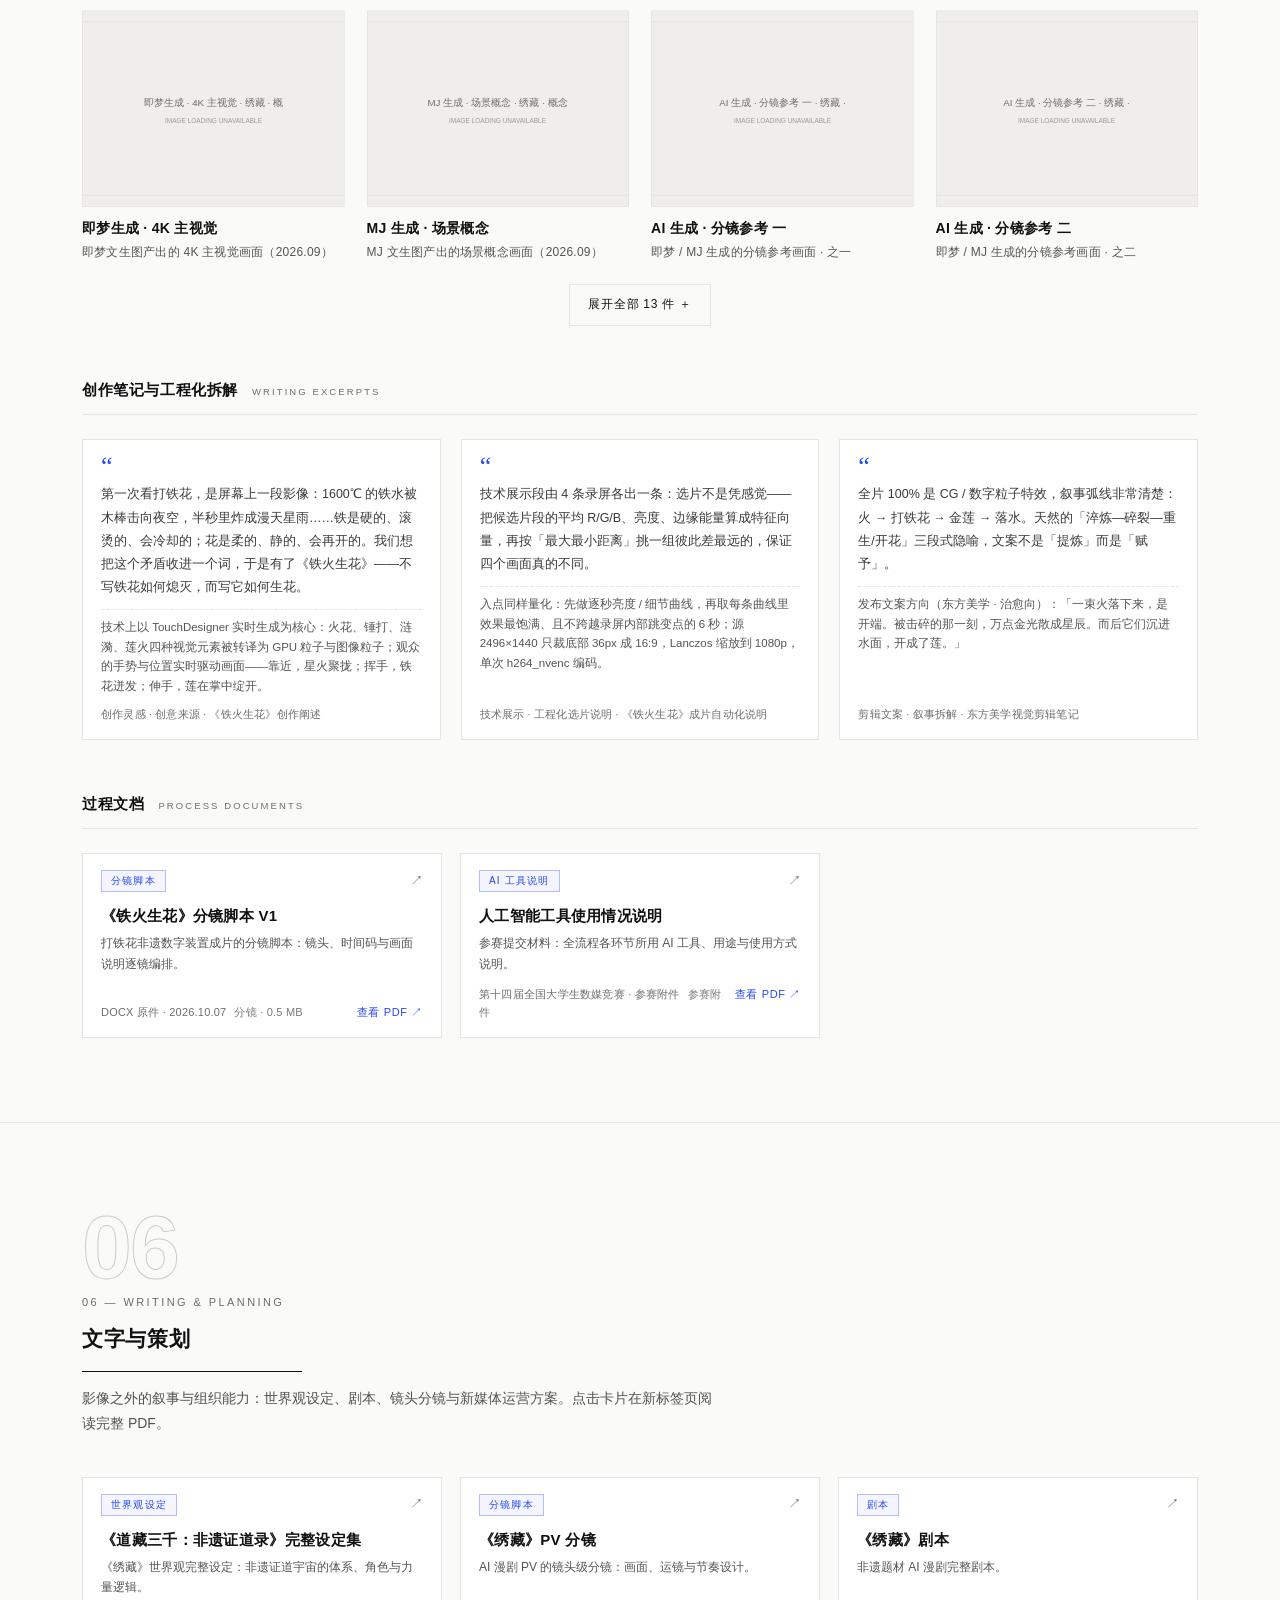
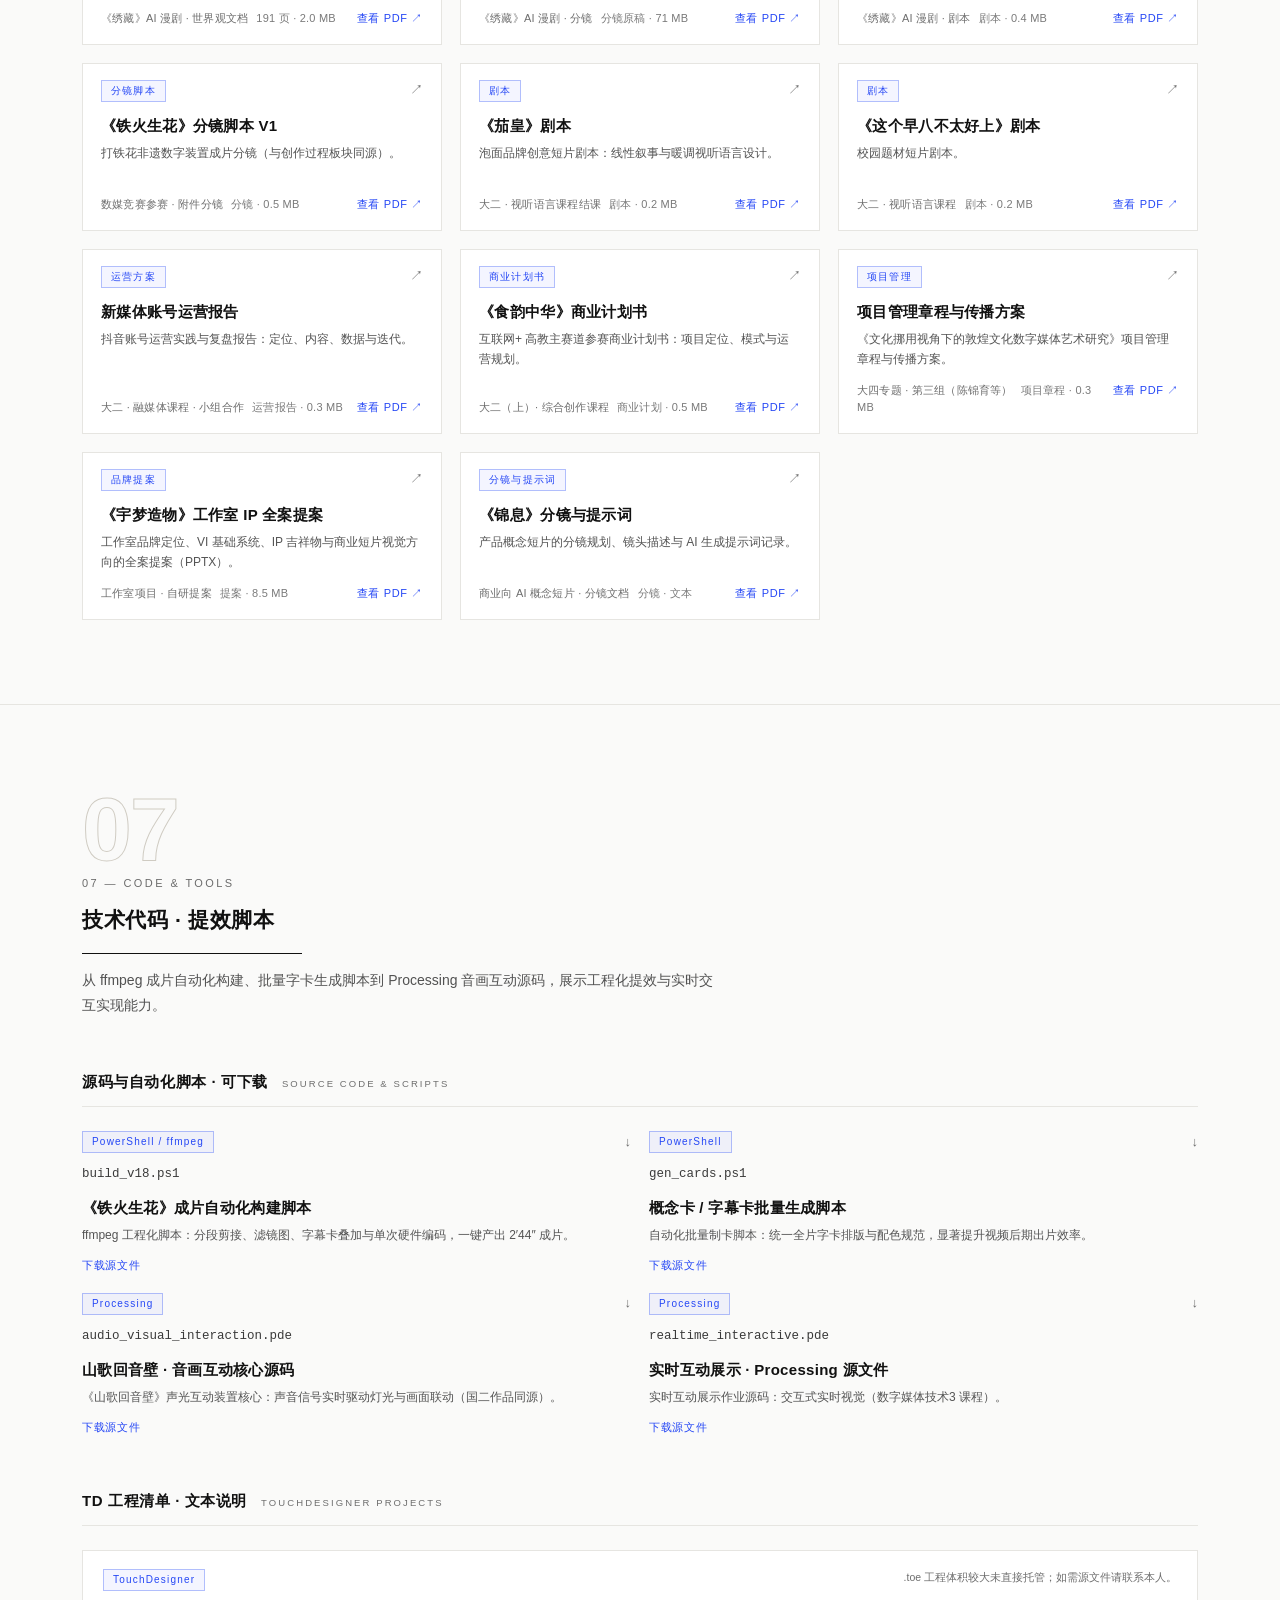
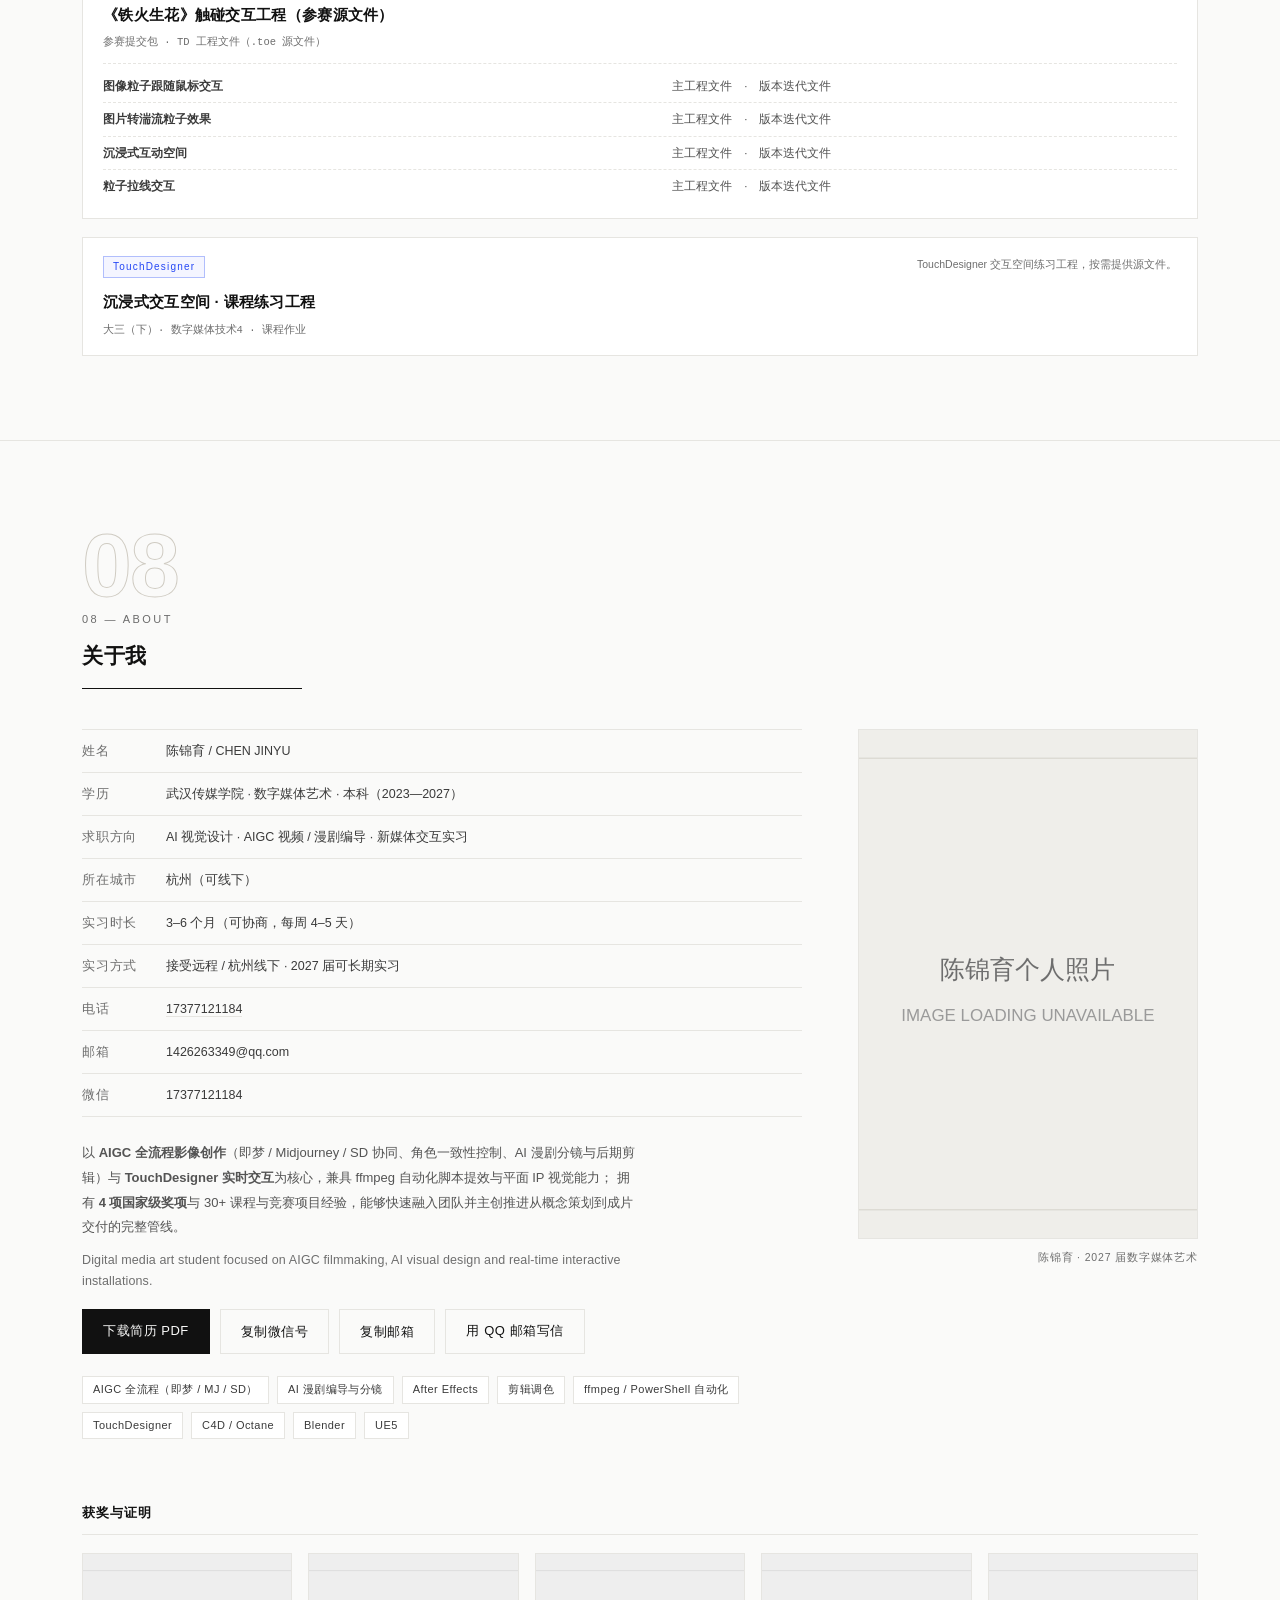
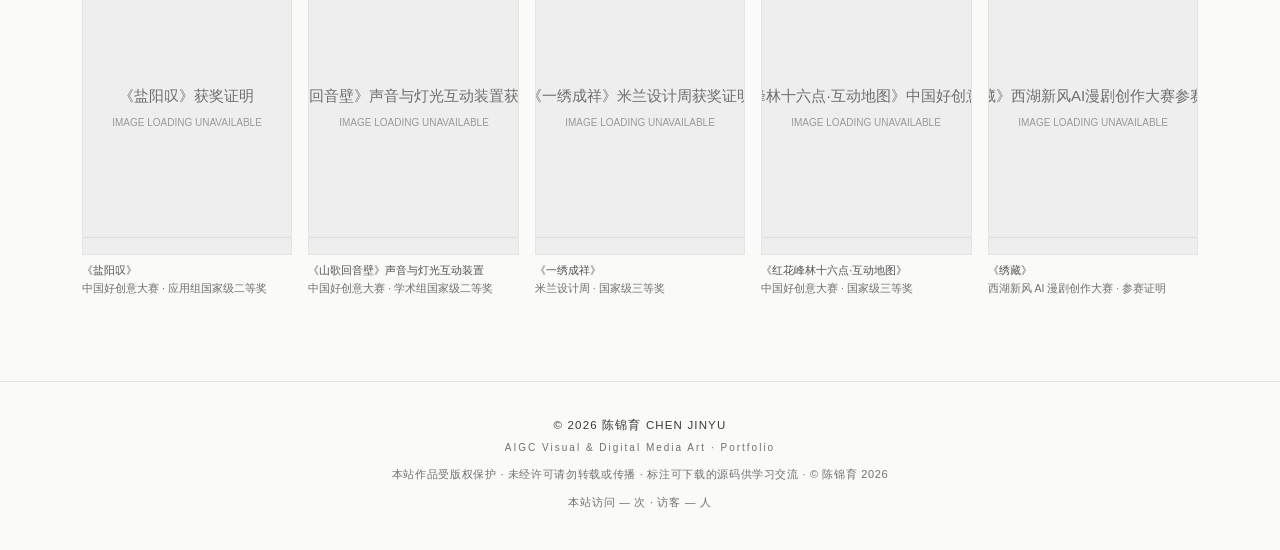
==== commit e64d2ecb: "修关于区按钮重复（复制邮箱/QQ邮箱写信各一个）" ====
--- a/index.html
+++ b/index.html
@@ -282,8 +282,7 @@
               <a class="btn-primary" href="https://chenjinyu-portfolio.oss-cn-shanghai.aliyuncs.com/files/resume.pdf" target="_blank" rel="noopener">下载简历 PDF</a>
               <button class="btn-ghost" type="button" data-copy-text="17377121184">复制微信号</button>
               <button class="btn-ghost" type="button" data-copy-text="1426263349@qq.com">复制邮箱</button>
-          <a class="btn-ghost" href="https://mail.qq.com/" target="_blank" rel="noopener">用 QQ 邮箱写信</a>
-              <button class="btn-ghost" type="button" data-copy-text="1426263349@qq.com">复制邮箱</button>
+              <a class="btn-ghost" href="https://mail.qq.com/" target="_blank" rel="noopener">用 QQ 邮箱写信</a>
             </div>
             <ul class="skill-chips">
               <li>AIGC 全流程（即梦 / MJ / SD）</li>
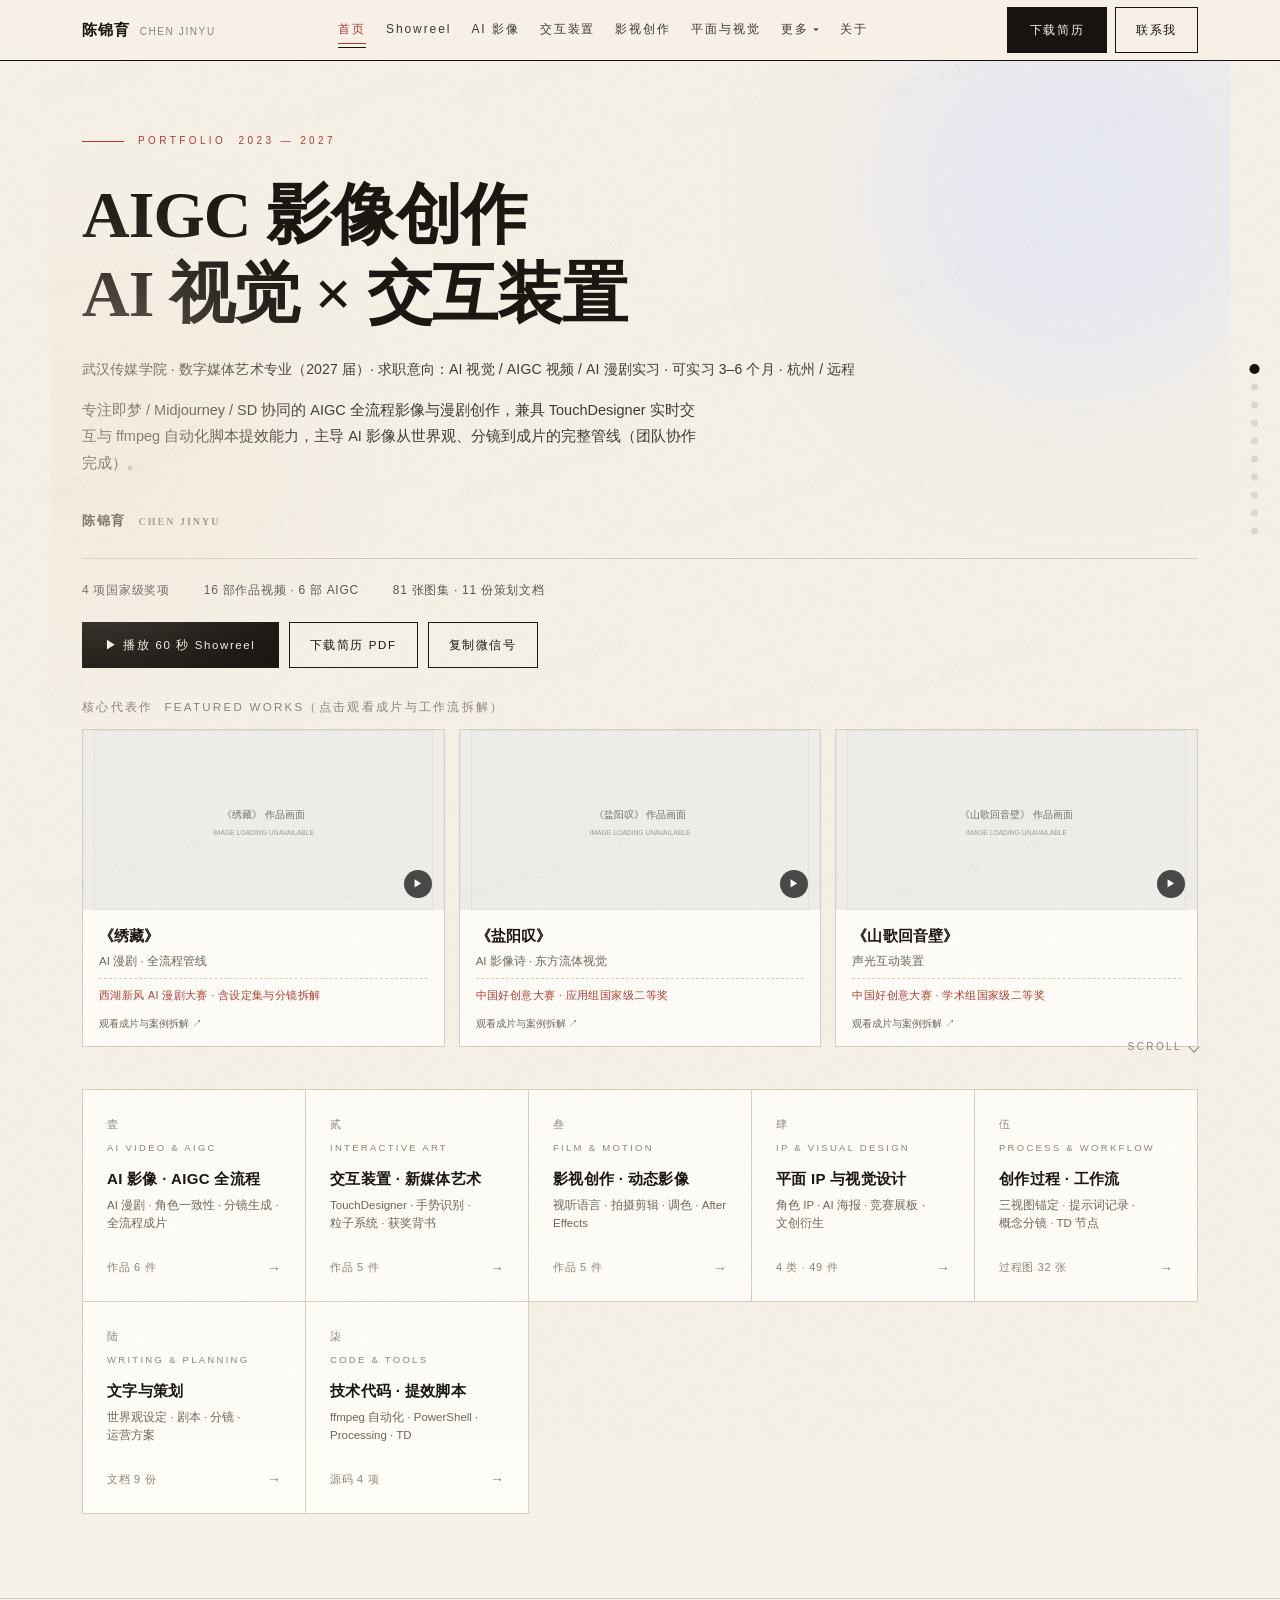
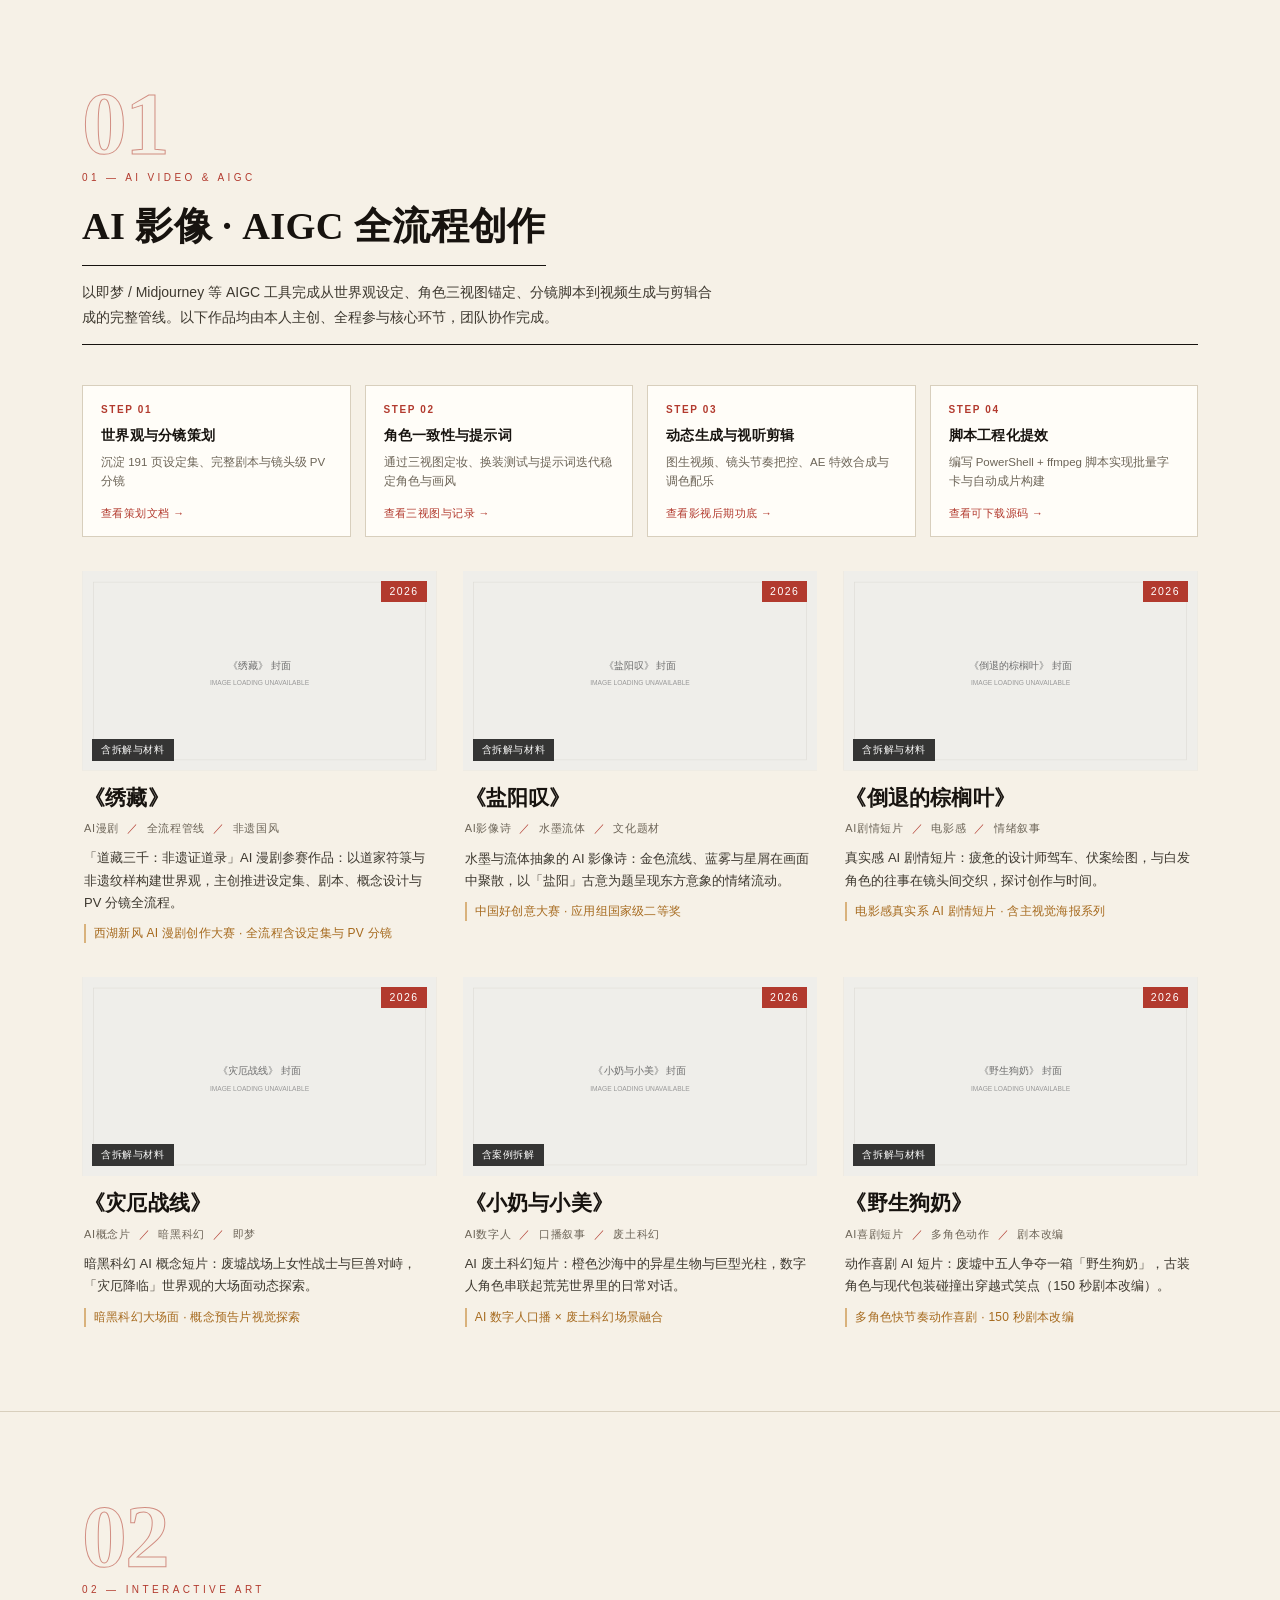
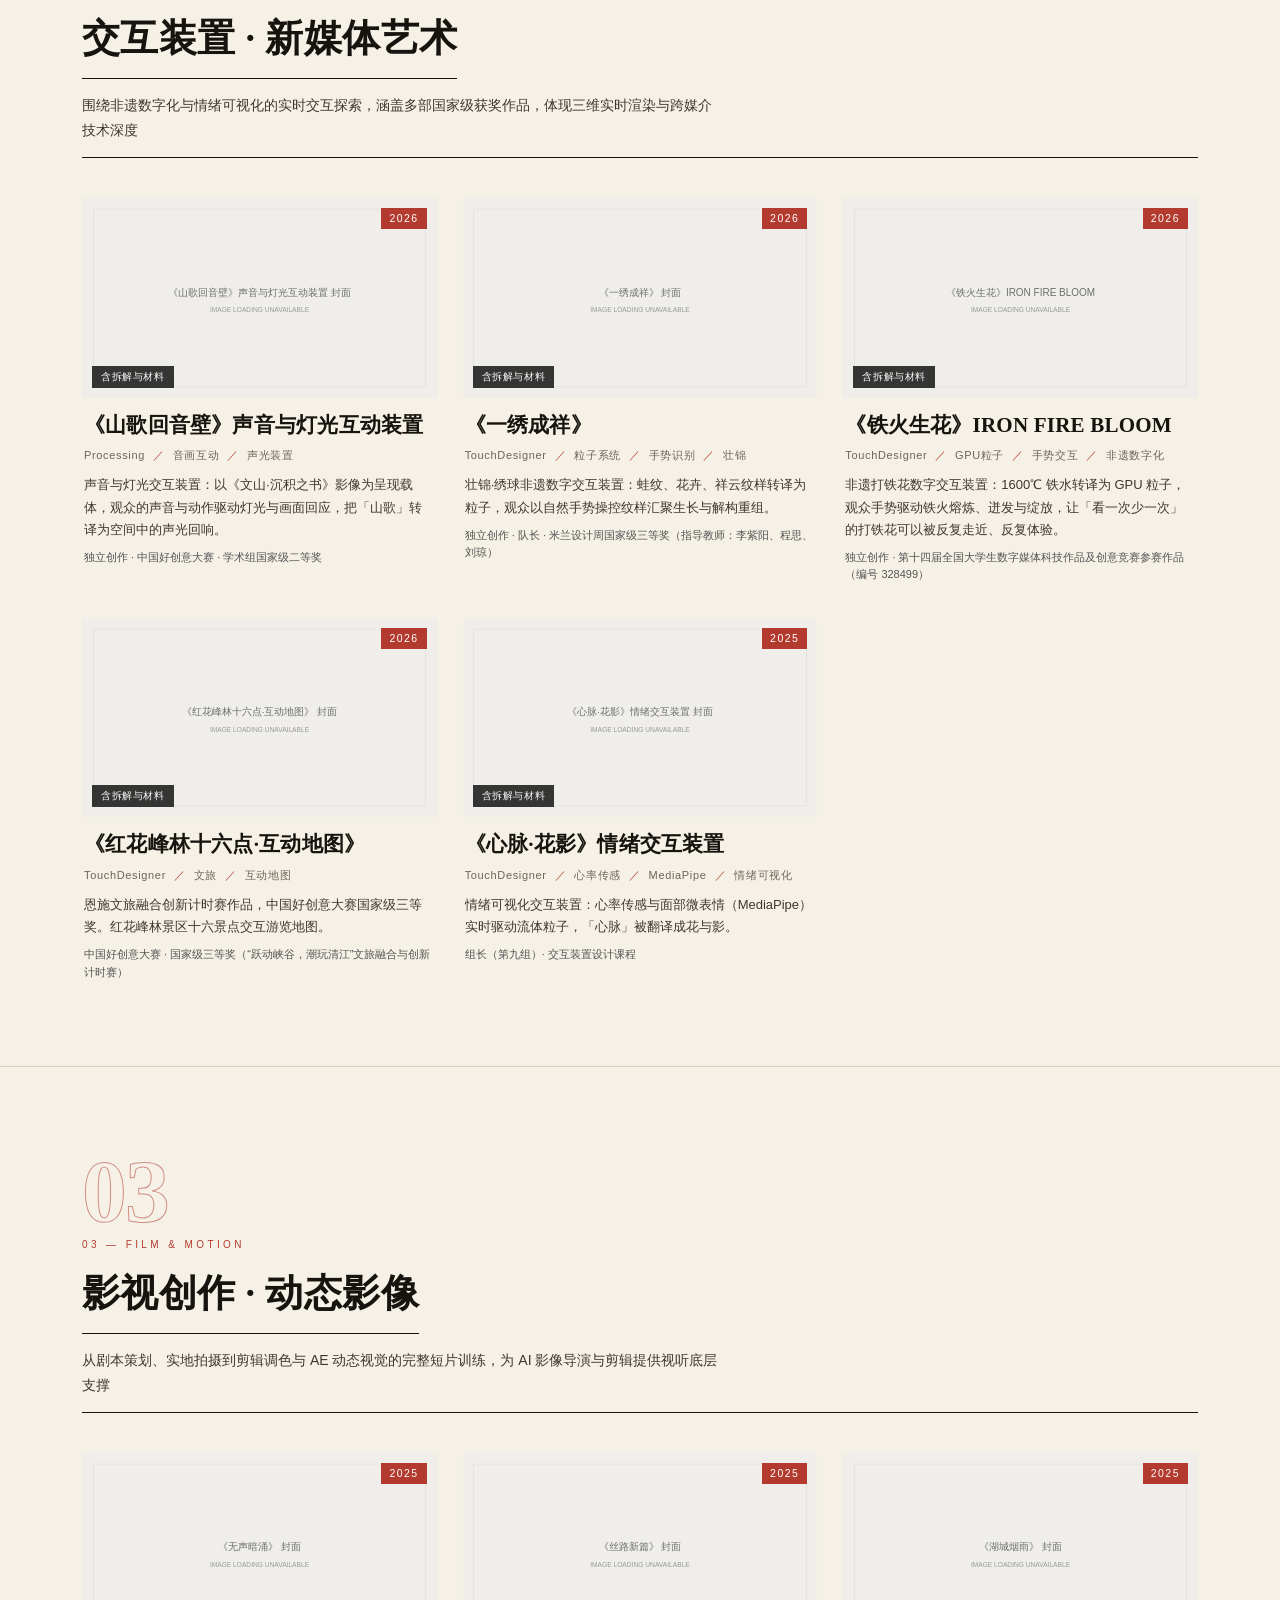
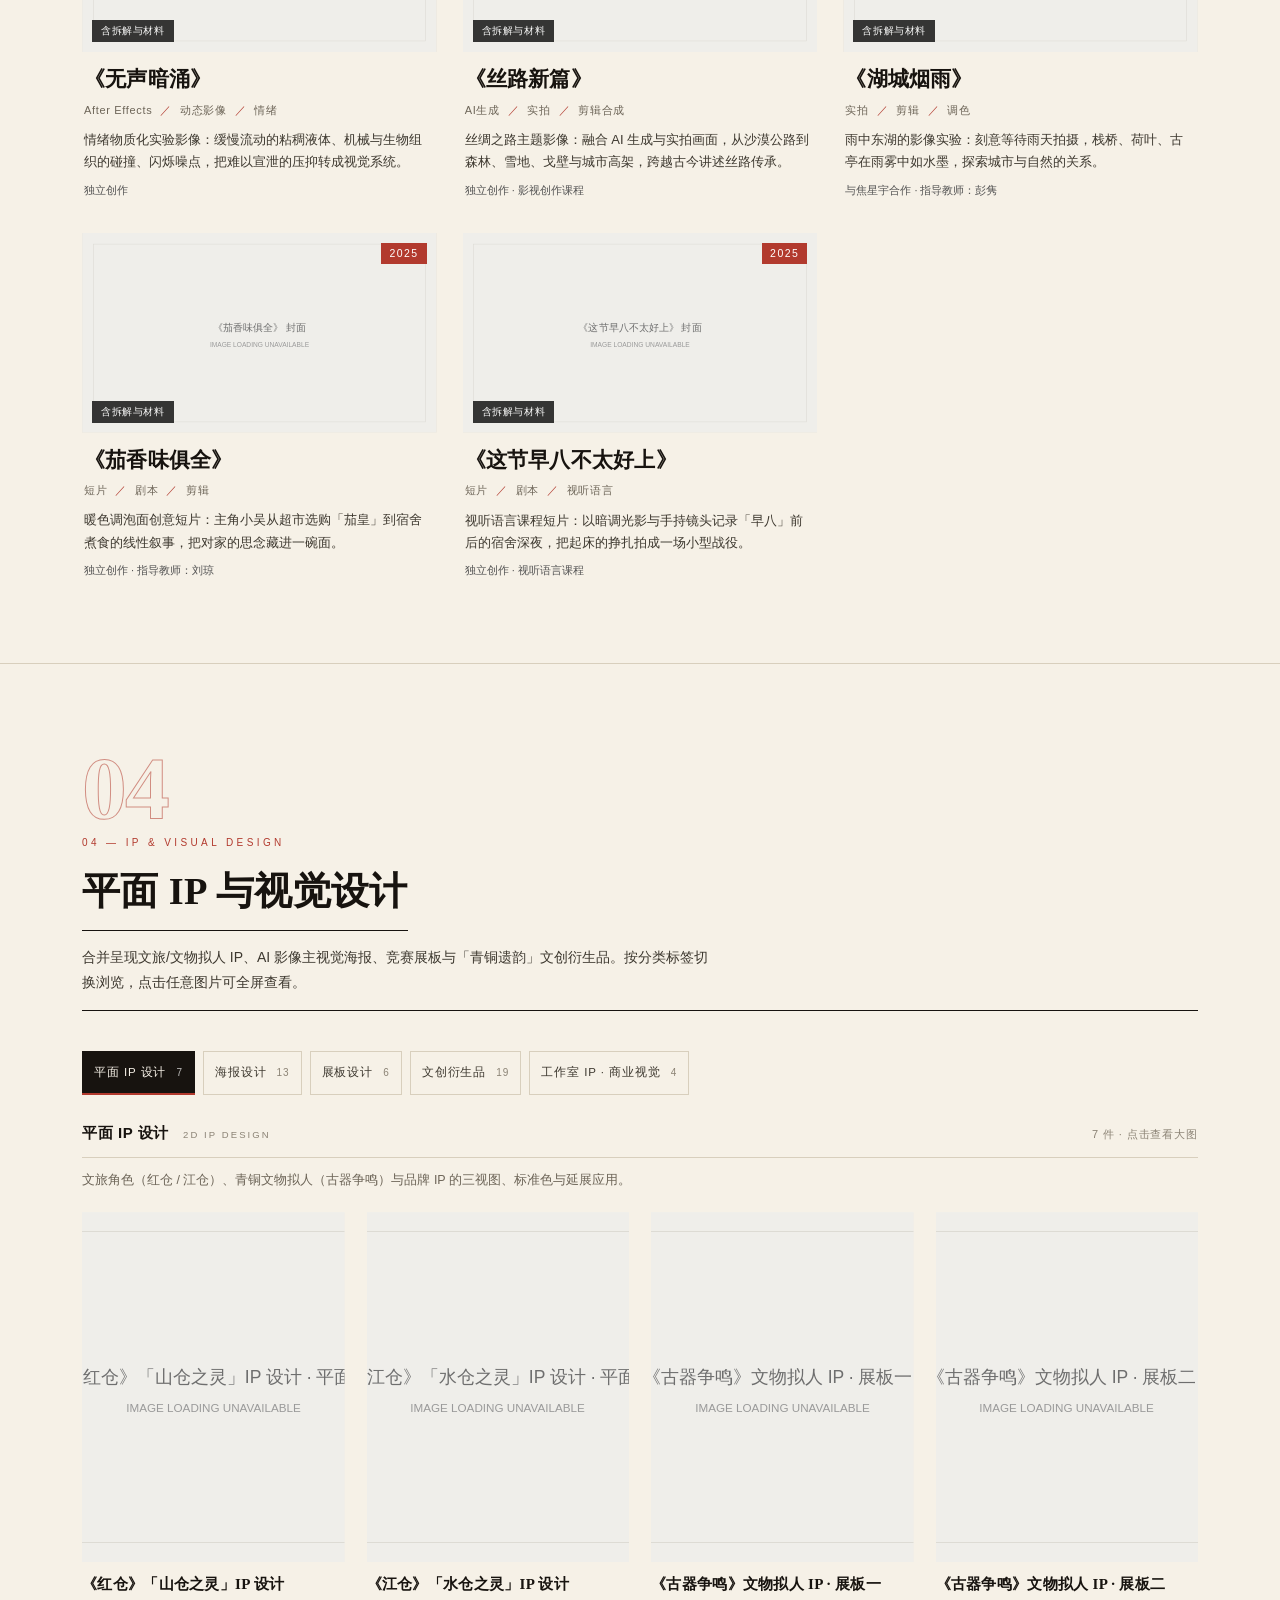
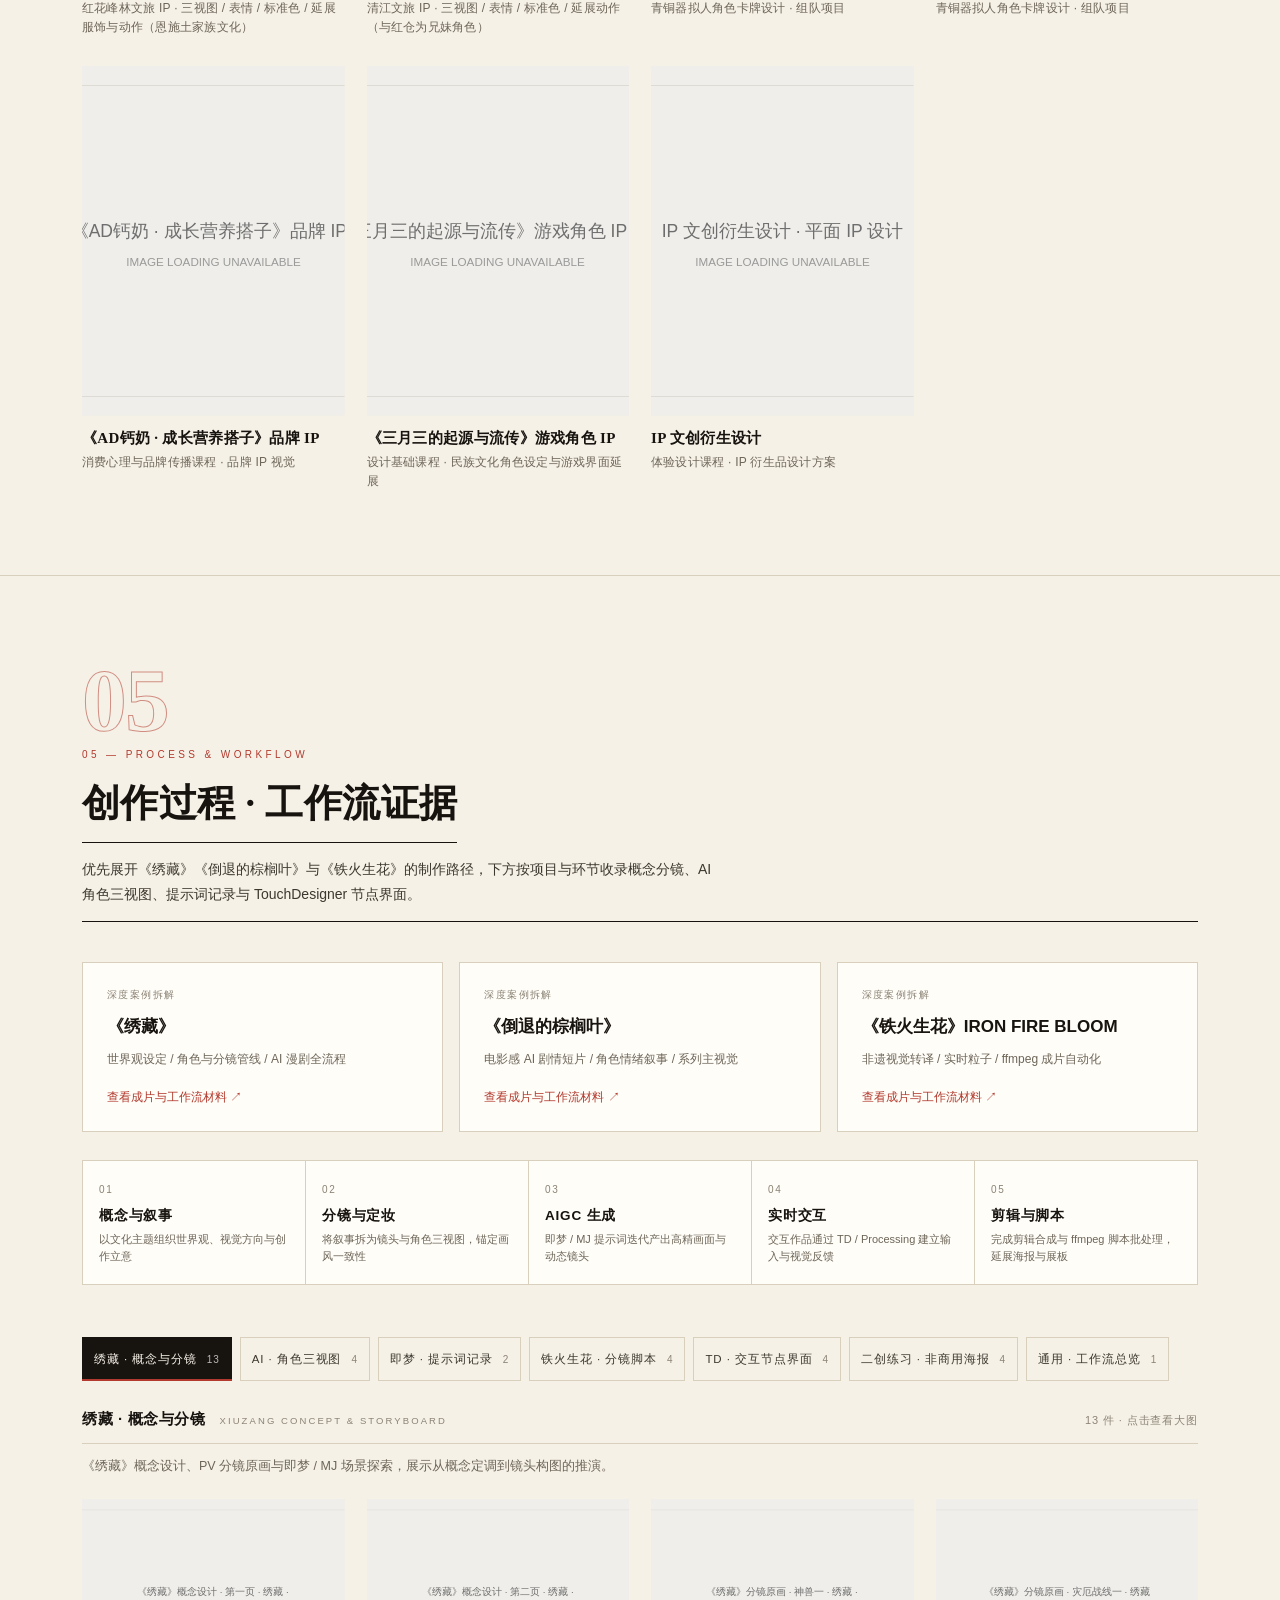
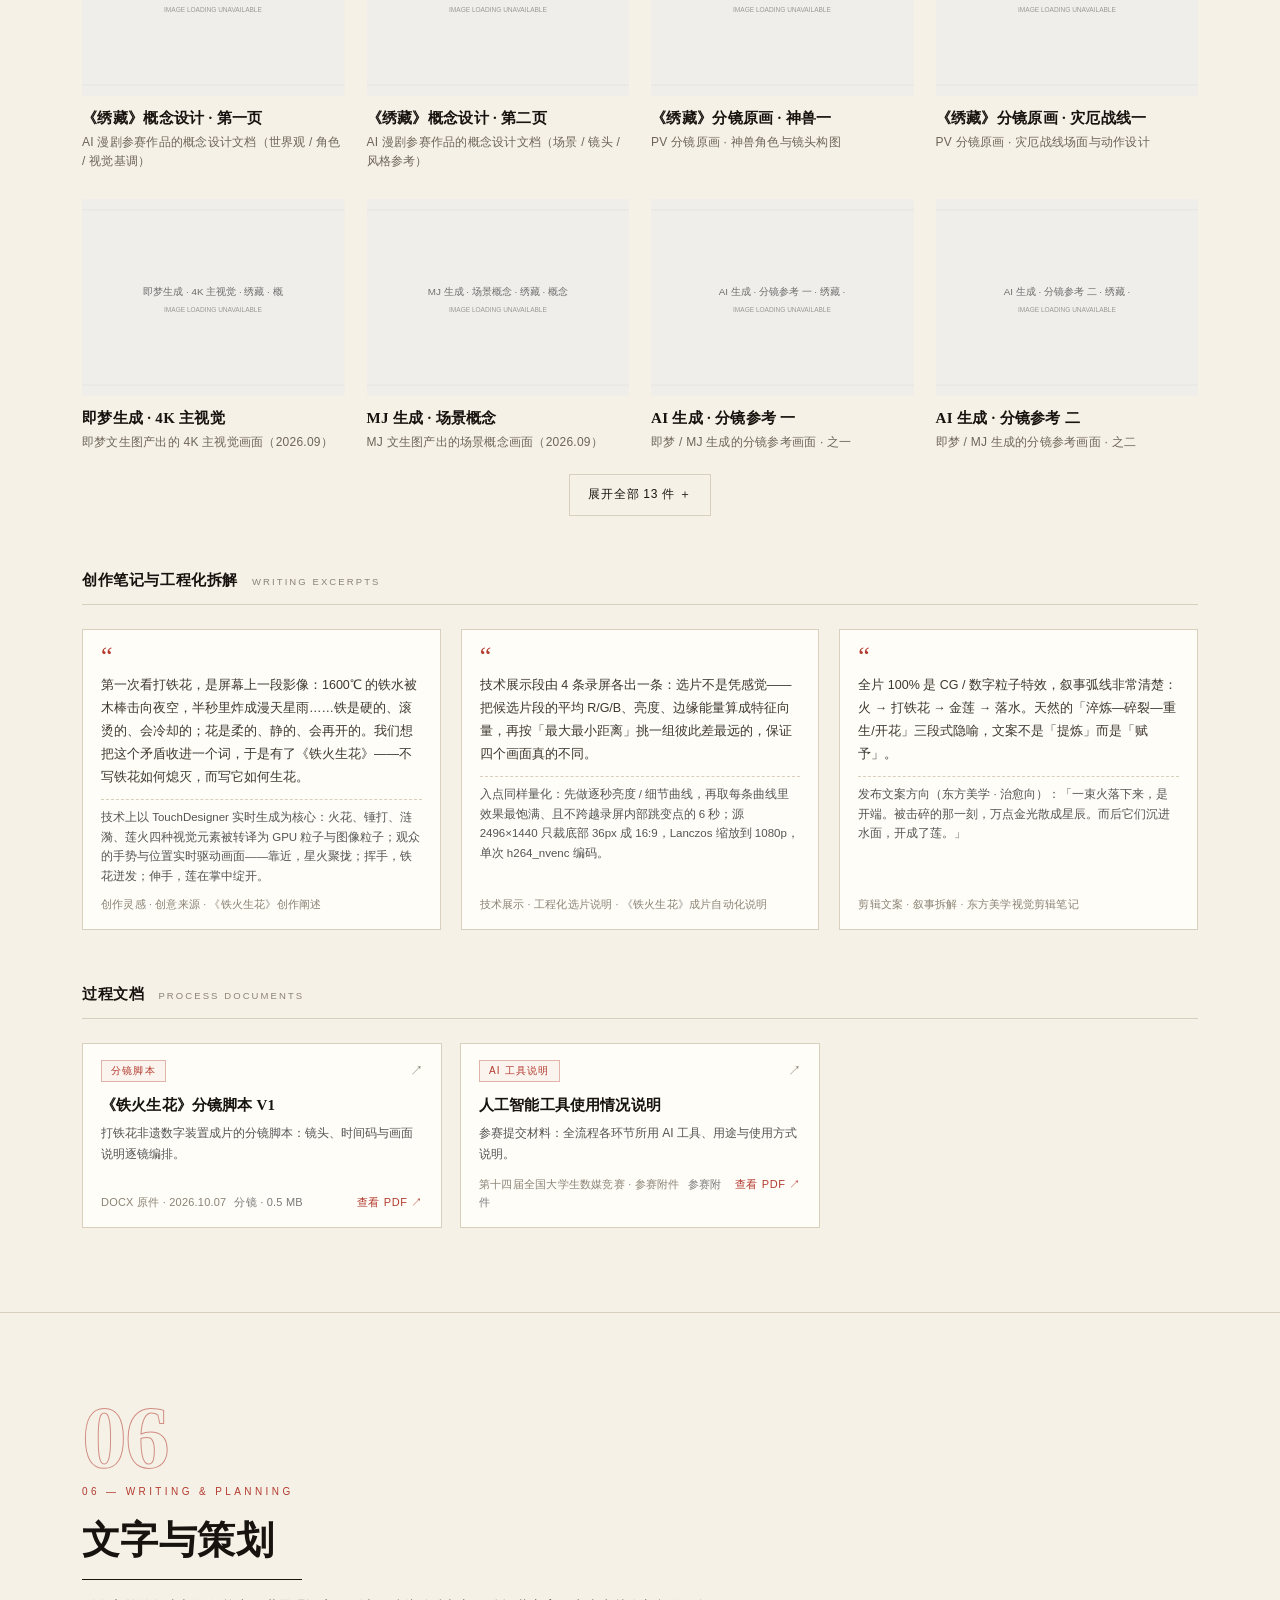
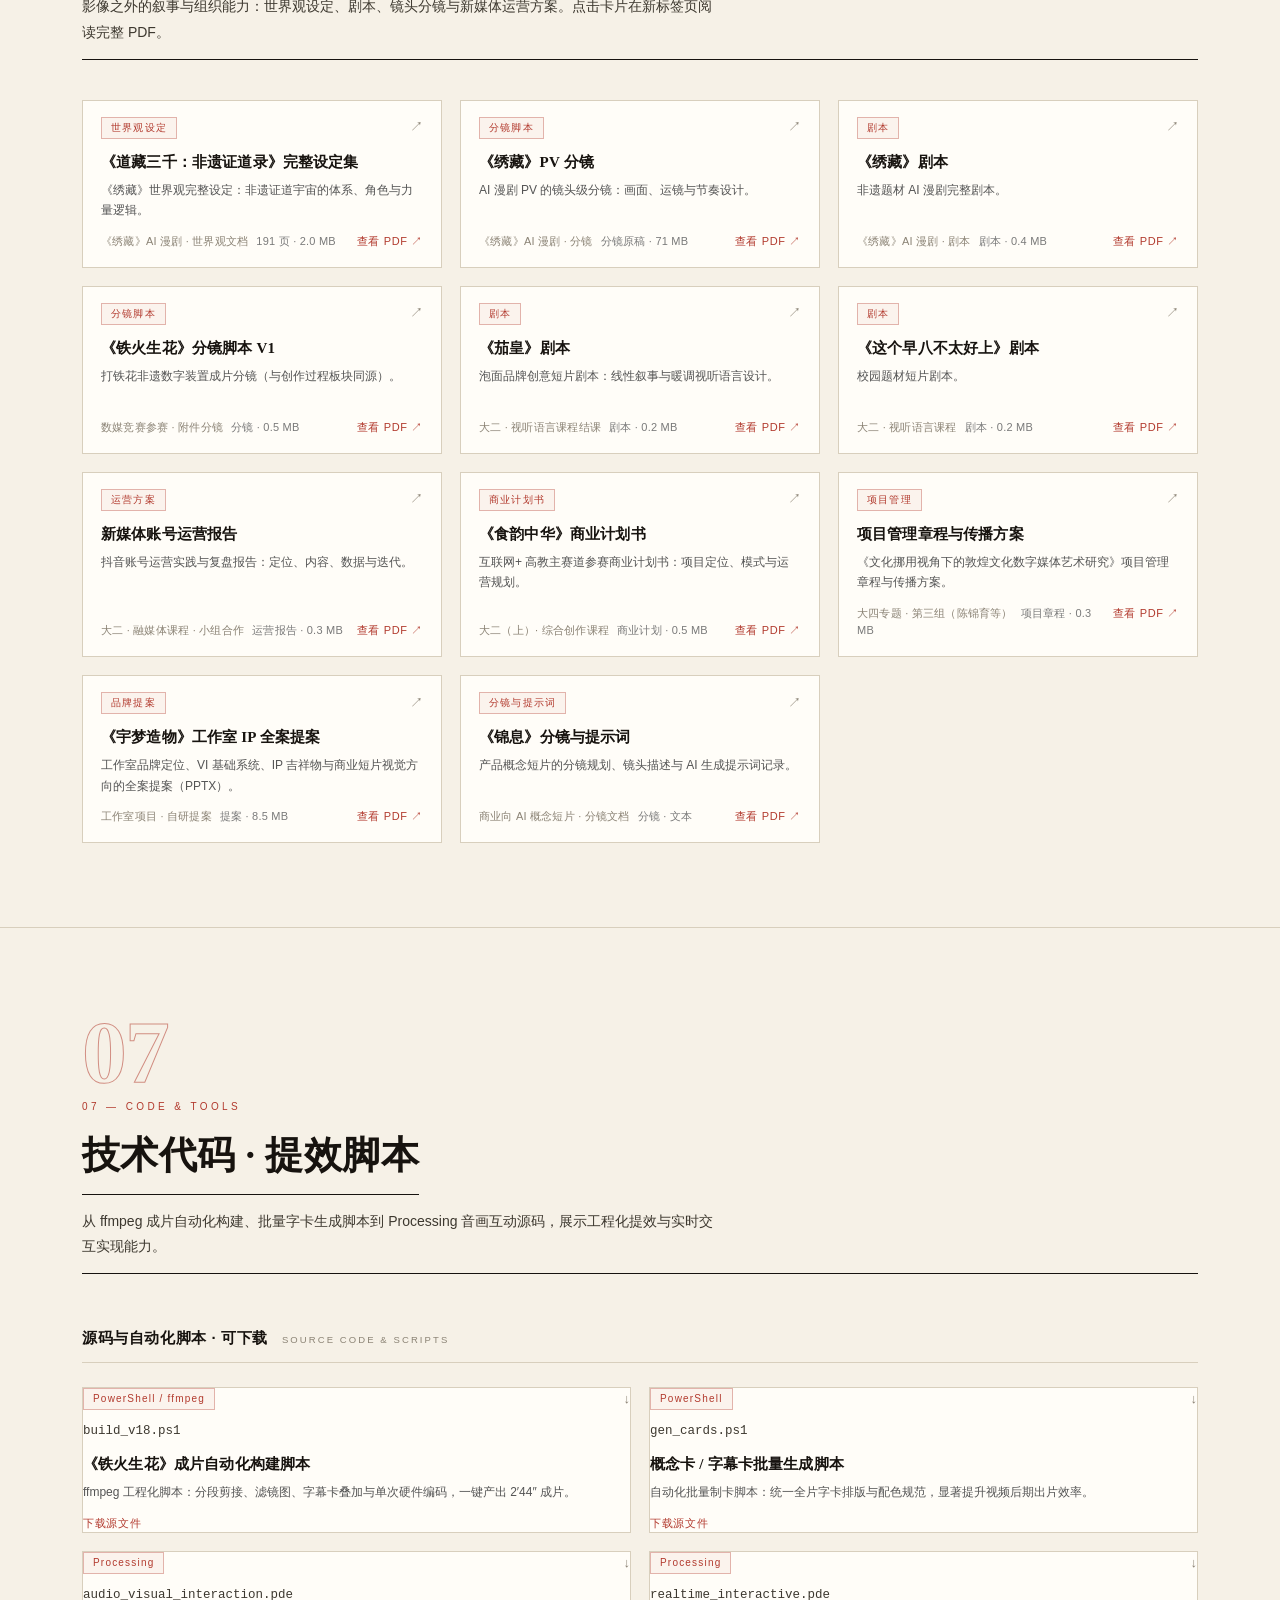
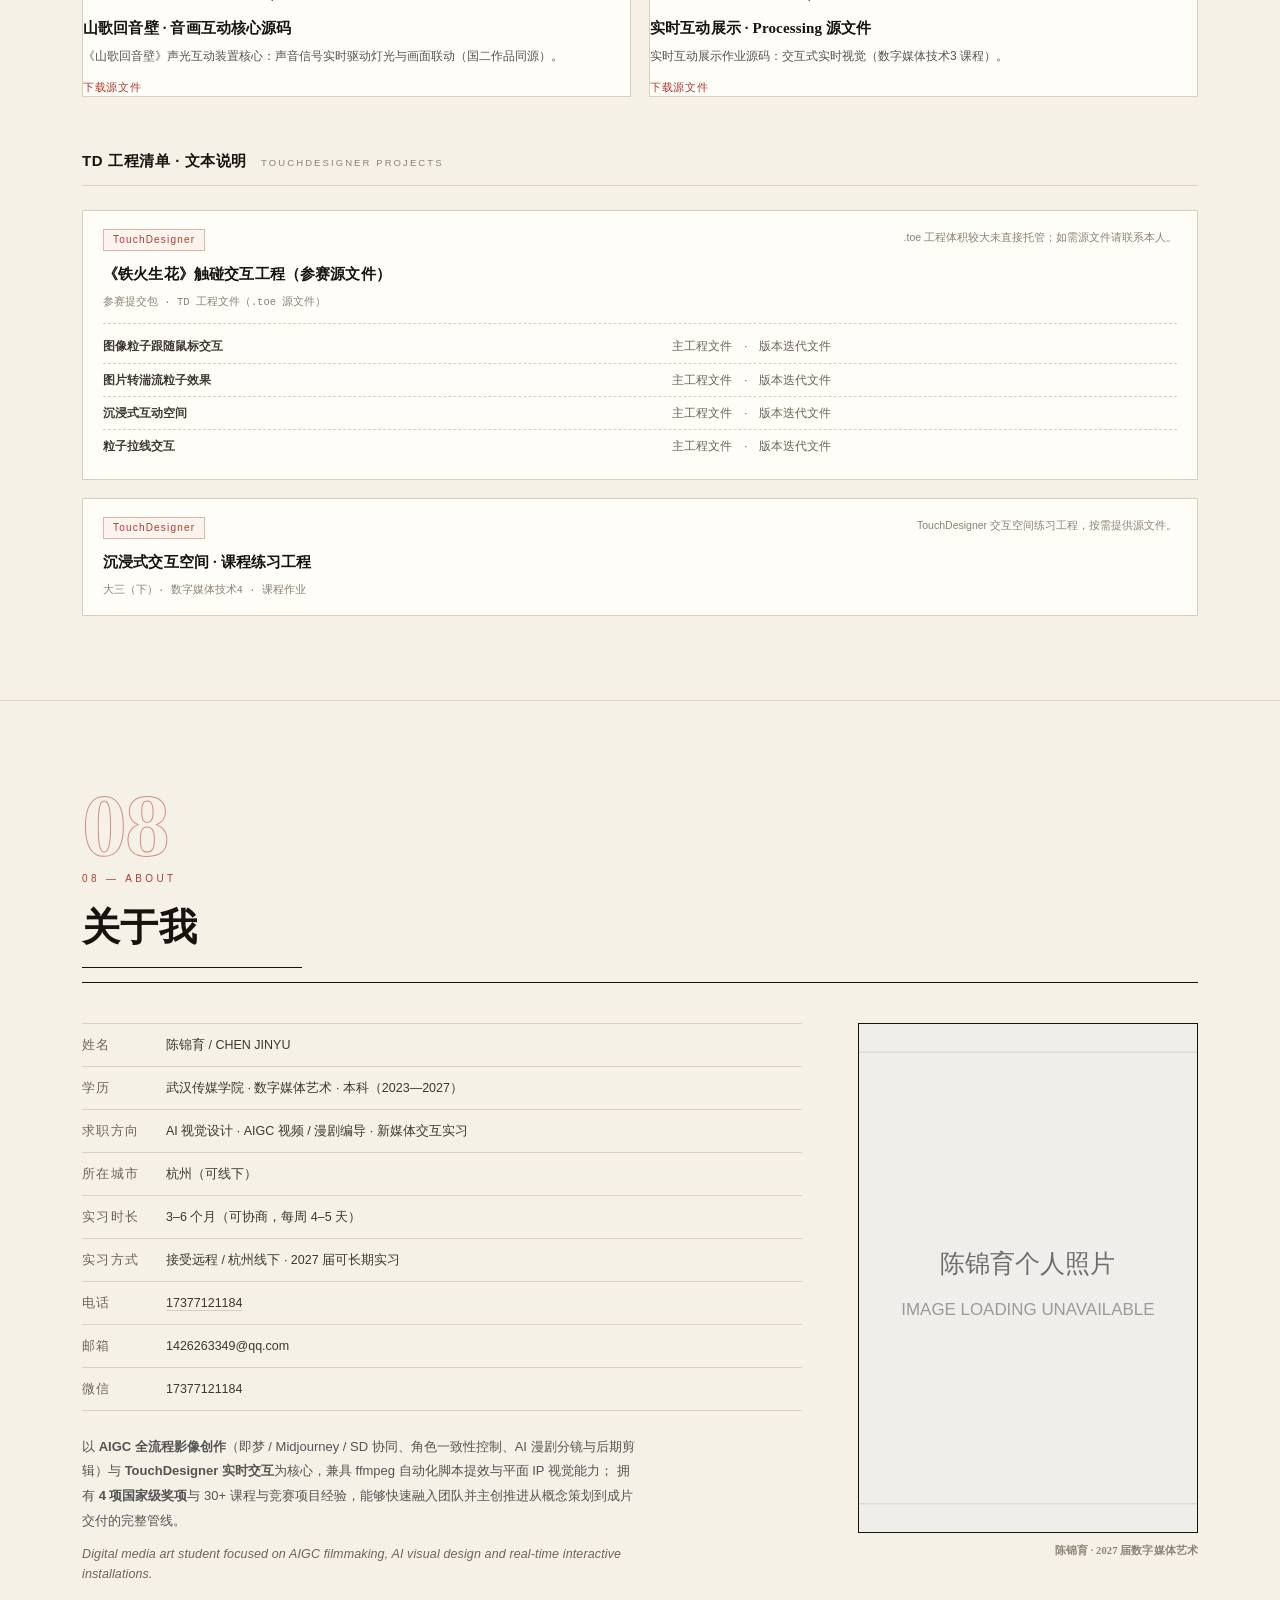
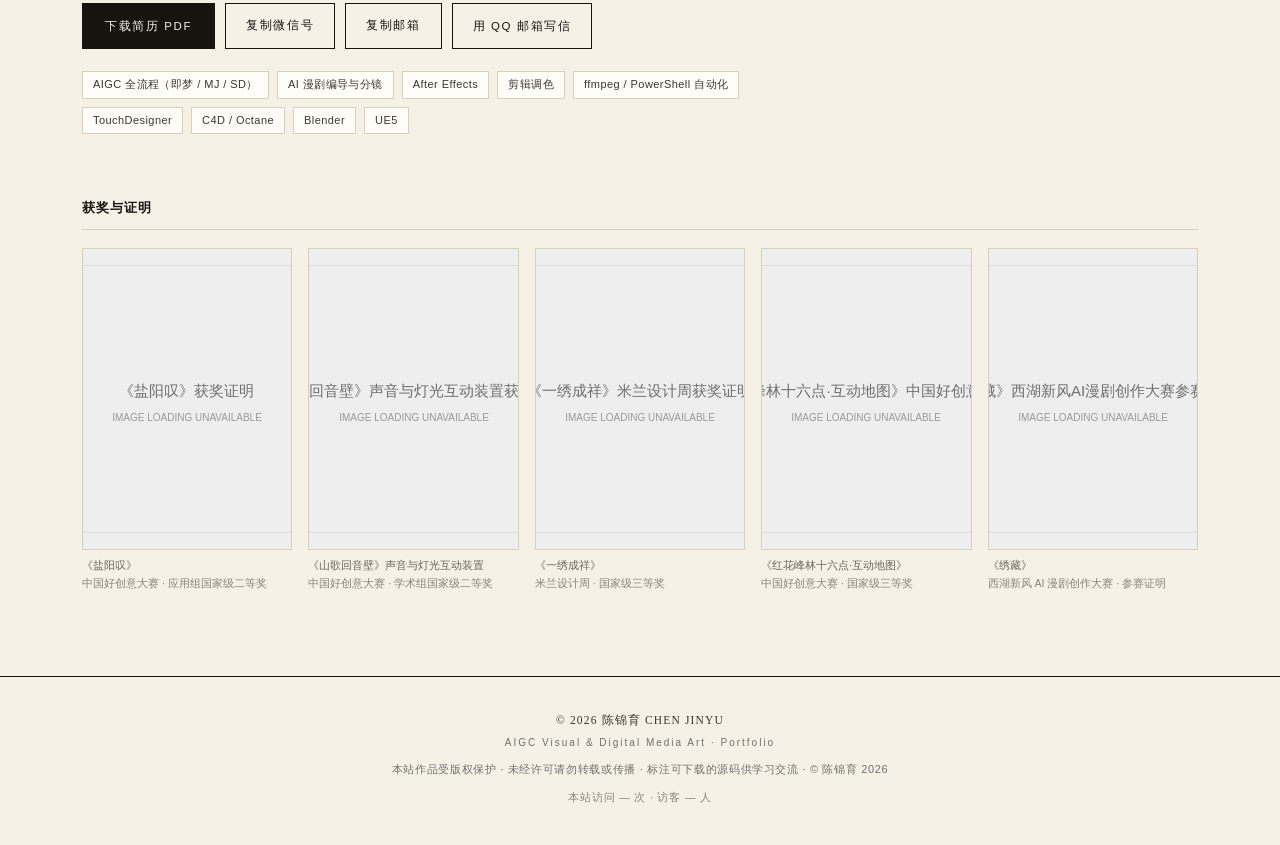
==== commit 64038989: "落地「编辑档案」视觉主题（只改设计不改内容）：纸感底色、宋体大标题、朱红点缀、方形硬朗按钮、红色章节数字、卡片细线体系；新增 theme-editorial.css 主题层，可一键回滚" ====
--- a/index.html
+++ b/index.html
@@ -1,4 +1,4 @@
-<!DOCTYPE html>
+﻿<!DOCTYPE html>
 <html lang="zh-CN">
 <head>
   <meta charset="UTF-8">
@@ -53,7 +53,8 @@
   <link rel="stylesheet" href="assets/css/vibe.css">
   <link rel="stylesheet" href="assets/css/protect.css">
   <link rel="stylesheet" href="assets/css/mobile-fix.css">
-  <link rel="stylesheet" href="assets/css/polish.css">
+  <link rel="stylesheet" href="assets/css/polish.css">
+  <link rel="stylesheet" href="assets/css/theme-editorial.css">
 </head>
 <body>
   <a class="skip-link" href="#home">跳到主要内容</a>
@@ -446,3 +447,4 @@
   </script>
 </body>
 </html>
+
--- a/assets/css/theme-editorial.css
+++ b/assets/css/theme-editorial.css
@@ -0,0 +1,182 @@
+/* ============================================================
+   主题层：编辑档案 EDITORIAL（只换视觉，不改内容）
+   纸感底色 + 宋体大标题 + 朱红点睛 + 硬朗按钮
+   ============================================================ */
+:root {
+  --paper: #f6f1e7;
+  --white: #fffdf8;
+  --ink: #17130f;
+  --ink-2: #3d382f;
+  --gray: #6d6558;
+  --gray-2: #8b8375;
+  --line: #d8cfbd;
+  --accent: #b23a2e;
+}
+
+body {
+  background: var(--paper);
+  color: var(--ink);
+}
+
+/* ---------- 字体：标题走宋体，正文保持无衬线 ---------- */
+.hero-title,
+.head-title,
+.work-title,
+.featured-title,
+.doc-title,
+.case-focus,
+.about-figure figcaption,
+.modal-title,
+.modal h2,
+.modal-facts dt,
+#modalTitle {
+  font-family: "Songti SC", "Noto Serif SC", "Source Han Serif SC", "SimSun", "STSong", serif;
+  font-weight: 600;
+  letter-spacing: 0.01em;
+}
+
+.hero-title {
+  font-size: clamp(54px, 7.4vw, 112px);
+  line-height: 1.04;
+  letter-spacing: -0.02em;
+}
+.hero-title br { display: block; }
+
+.kicker {
+  color: var(--accent);
+  letter-spacing: 0.42em;
+  font-size: 10px;
+}
+.kicker::before { background: var(--accent); }
+
+.hero-sub { color: var(--ink-2); letter-spacing: 0.01em; }
+.hero-statement { color: var(--ink-2); }
+.hero-name { font-family: "Songti SC", "SimSun", serif; font-weight: 600; }
+
+/* ---------- 区块标题 ---------- */
+.section-head { border-bottom: 1px solid var(--ink); padding-bottom: 14px; }
+.head-en {
+  color: var(--accent);
+  letter-spacing: 0.34em;
+  font-size: 10px;
+}
+.head-title {
+  font-size: clamp(28px, 3vw, 40px);
+  line-height: 1.18;
+  margin-top: 8px;
+}
+.head-desc { color: var(--ink-2); }
+
+/* 章节大数字：朱红细线数字，不再用灰描边 */
+.sec-num {
+  color: transparent !important;
+  -webkit-text-stroke: 1px rgba(178, 58, 46, 0.55);
+  font-family: "Songti SC", "SimSun", serif !important;
+  font-weight: 600 !important;
+  opacity: 1 !important;
+}
+
+/* ---------- 按钮：硬朗方形，主按钮朱红 ---------- */
+.btn-primary,
+.header-cta {
+  background: var(--ink);
+  color: var(--paper);
+  border: 1px solid var(--ink);
+  border-radius: 0;
+  letter-spacing: 0.14em;
+  font-size: 11.5px;
+  padding: 13px 22px;
+  transition: background .2s, color .2s, border-color .2s;
+}
+.btn-primary:hover,
+.header-cta:hover { background: var(--accent); border-color: var(--accent); color: #fff; }
+
+.btn-ghost,
+.header-cta-ghost {
+  background: transparent;
+  color: var(--ink);
+  border: 1px solid var(--ink);
+  border-radius: 0;
+  letter-spacing: 0.14em;
+  font-size: 11.5px;
+  padding: 13px 20px;
+}
+.btn-ghost:hover,
+.header-cta-ghost:hover { background: var(--ink); color: var(--paper); }
+
+/* ---------- 导航 ---------- */
+.site-header { border-bottom: 1px solid var(--ink); background: rgba(246, 241, 231, 0.94); }
+.site-nav a,
+.site-nav .nav-showreel,
+.site-nav .nav-more-toggle {
+  font-size: 12px;
+  letter-spacing: 0.16em;
+  color: var(--ink-2);
+}
+.site-nav a:hover,
+.site-nav a.active,
+.site-nav .nav-showreel:hover,
+.site-nav .nav-more-toggle:hover { color: var(--accent); border-bottom-color: var(--accent); }
+.nav-more-menu { border: 1px solid var(--ink); background: var(--paper); box-shadow: none; }
+.nav-more-menu a:hover,
+.nav-more-menu a.active { background: var(--ink); color: var(--paper); }
+
+/* ---------- 作品卡：编辑档案式，年份红色 ---------- */
+.work-card .cover { background: #e9e2d3; }
+.work-title { font-size: 21px; line-height: 1.3; }
+.work-desc { color: var(--ink-2); }
+.year-chip {
+  background: var(--accent);
+  color: #fff;
+  border-radius: 0;
+  letter-spacing: 0.14em;
+}
+.tags li { color: var(--gray); letter-spacing: 0.06em; }
+.tags li:not(:last-child)::after { color: var(--accent); }
+
+/* ---------- 画廊 ---------- */
+.gallery-tab {
+  border-radius: 0;
+  border: 1px solid var(--line);
+  background: transparent;
+  letter-spacing: 0.08em;
+}
+.gallery-tab.active { background: var(--ink); color: var(--paper); border-color: var(--ink); }
+.gallery-tab-ink { background: var(--accent); height: 2px; }
+.g-title { font-family: "Songti SC", "SimSun", serif; font-weight: 600; font-size: 15px; }
+.g-thumb { border: 0; }
+.g-desc { color: var(--gray); }
+
+/* ---------- 文档 / 代码卡：细线 + 朱红标签 ---------- */
+.doc-card, .td-card, .code-card {
+  border: 1px solid var(--line);
+  border-radius: 0;
+  background: var(--white);
+}
+.doc-card:hover { border-color: var(--ink); }
+.doc-tag { color: var(--accent); border-color: rgba(178, 58, 46, 0.35); background: rgba(178, 58, 46, 0.05); border-radius: 0; }
+.doc-open { color: var(--accent); }
+
+/* ---------- 关于 / 页脚 ---------- */
+.about-figure img { border: 1px solid var(--ink); }
+.info-list dt { letter-spacing: 0.1em; color: var(--gray); }
+.about-en { color: var(--gray); font-style: italic; }
+.site-footer, footer { border-top: 1px solid var(--ink); }
+footer .brand, footer h2, footer p:first-child { font-family: "Songti SC", "SimSun", serif; }
+
+/* ---------- 弹窗 / 灯箱：保持深色，但细节点朱红 ---------- */
+.modal-close:hover, .lightbox-close:hover { background: var(--accent); color: #fff; }
+.lb-count, .modal-index { color: var(--accent); }
+.lightbox-backdrop { background: rgba(12, 10, 8, 0.95); }
+
+/* ---------- 动效：更慢更稳 ---------- */
+.reveal, .tab-panel.active .gallery-item { transition-timing-function: cubic-bezier(.22, .61, .36, 1); }
+
+/* ---------- 移动端 ---------- */
+@media (max-width: 800px) {
+  .hero-title { font-size: clamp(42px, 11vw, 64px); }
+  .head-title { font-size: 26px; }
+  .work-title { font-size: 19px; }
+  .site-nav a, .site-nav .nav-showreel { font-size: 14px; letter-spacing: 0.08em; }
+  .btn-primary, .btn-ghost, .header-cta, .header-cta-ghost { padding: 12px 16px; }
+}
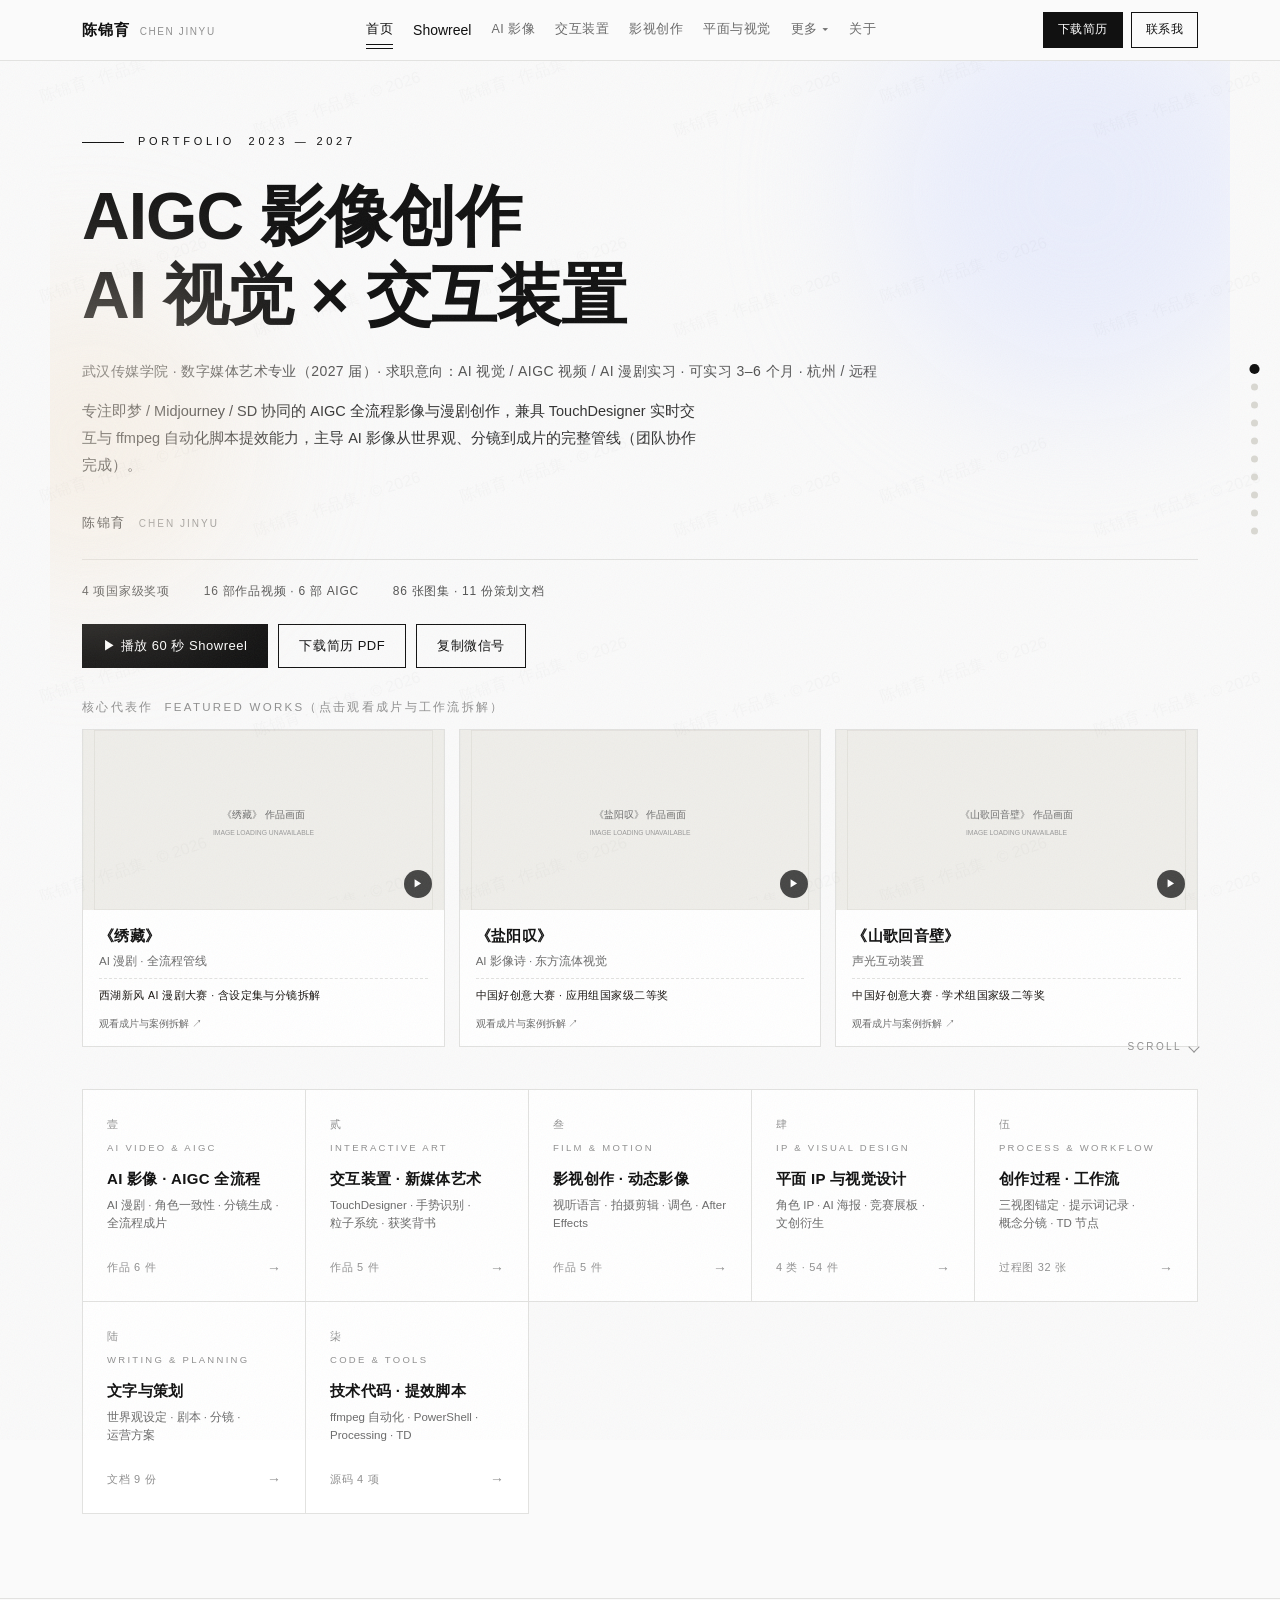
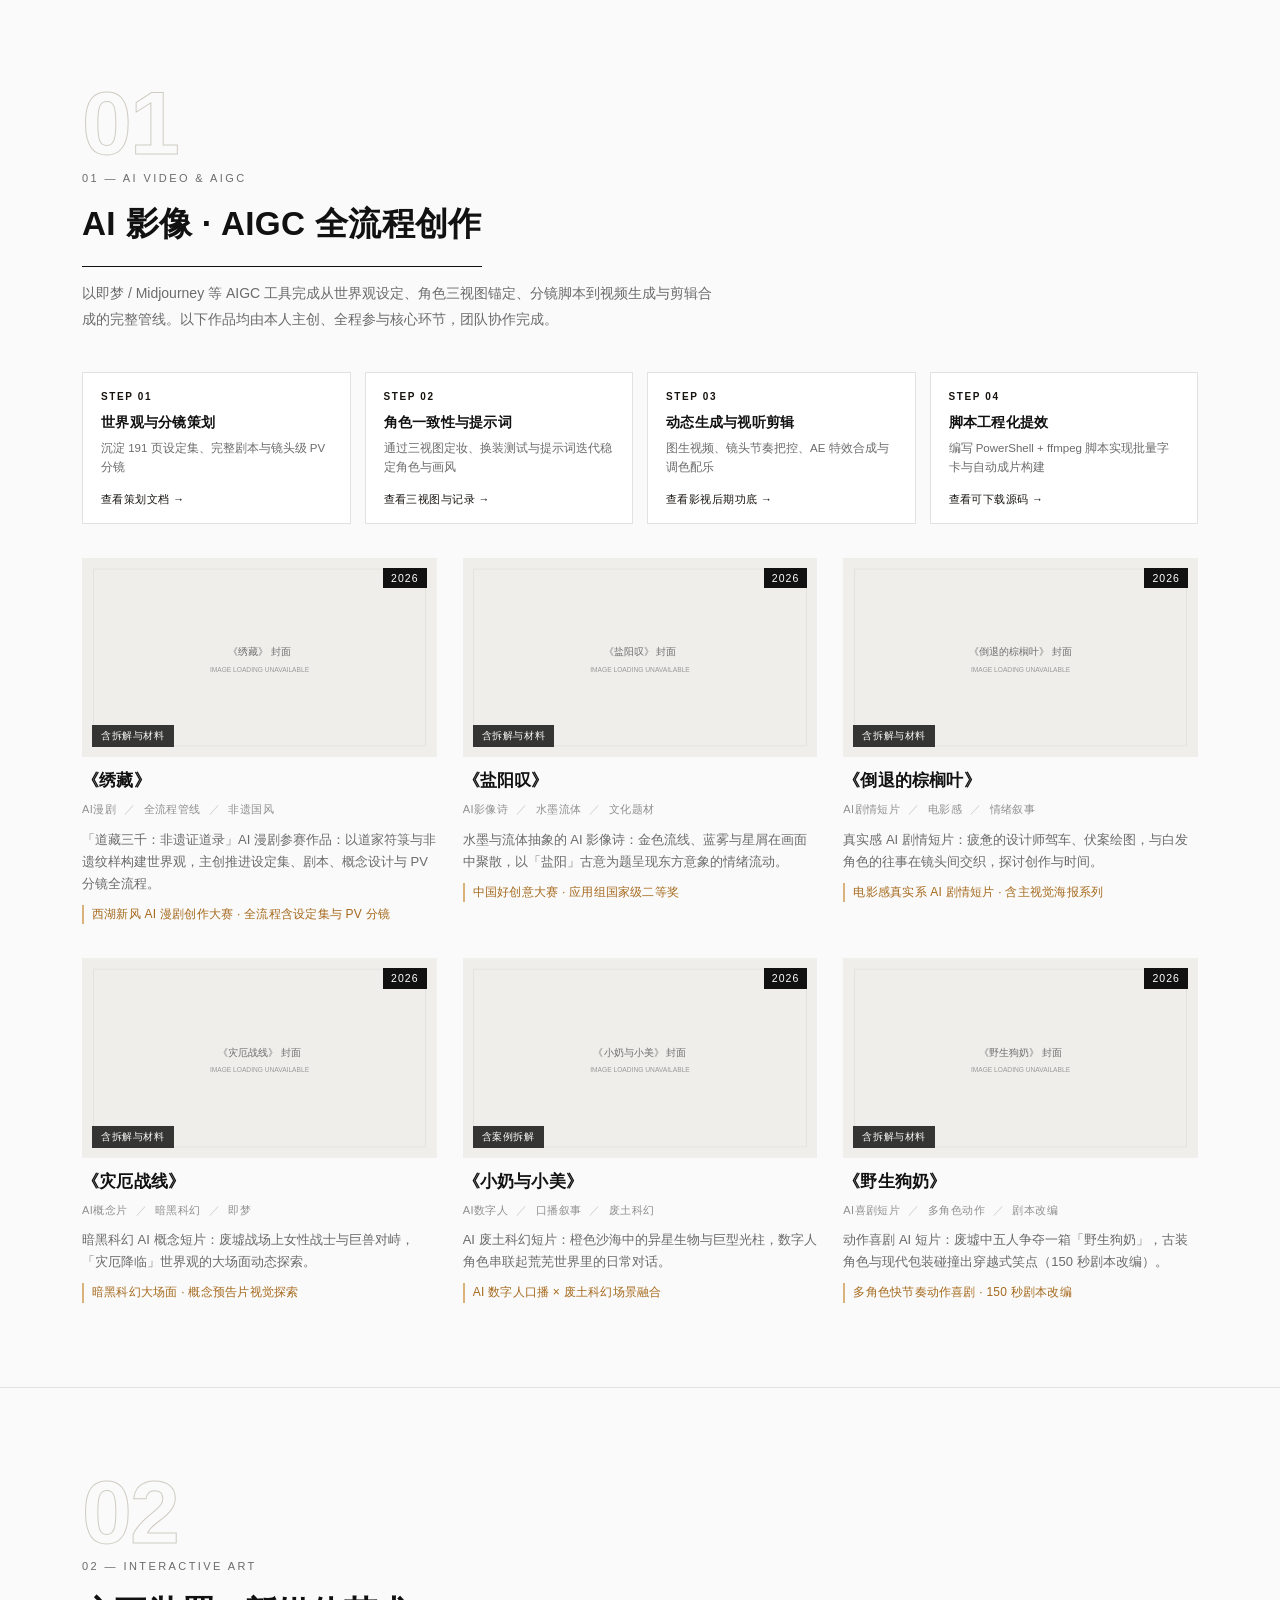
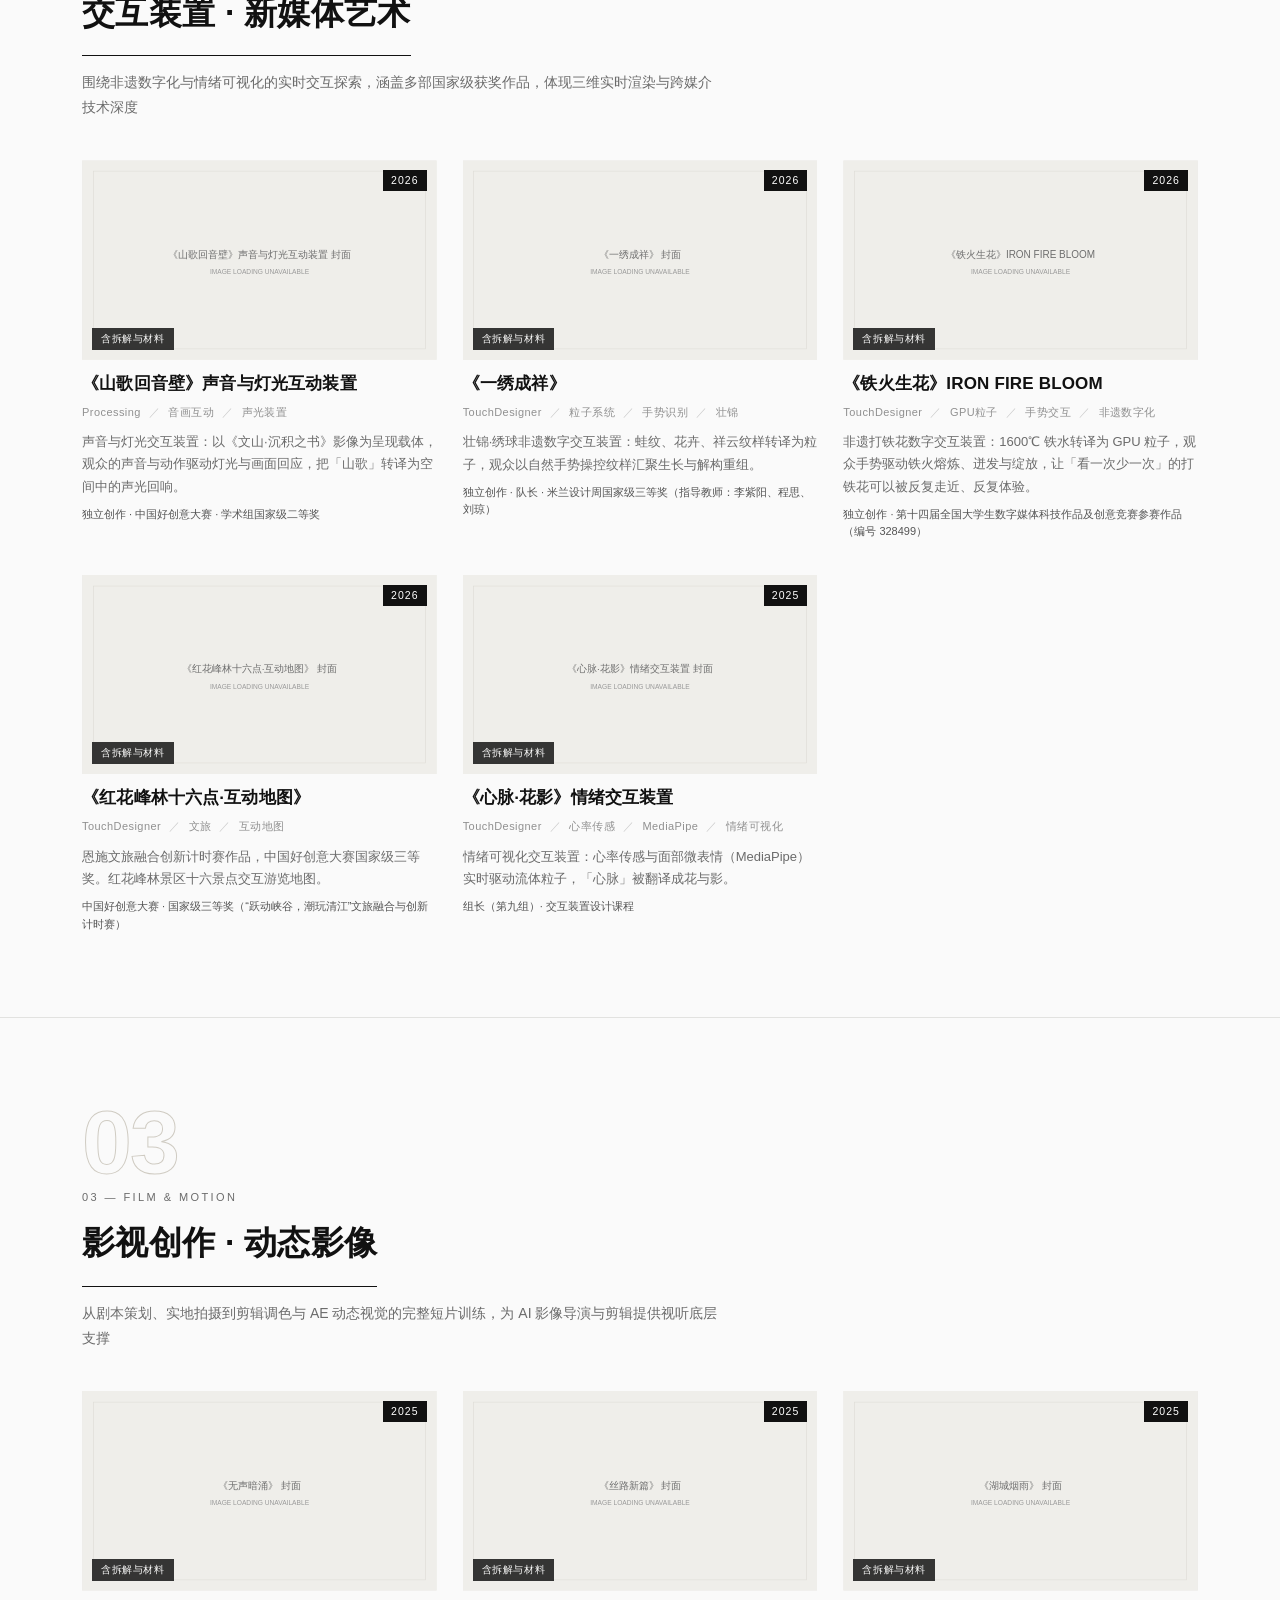
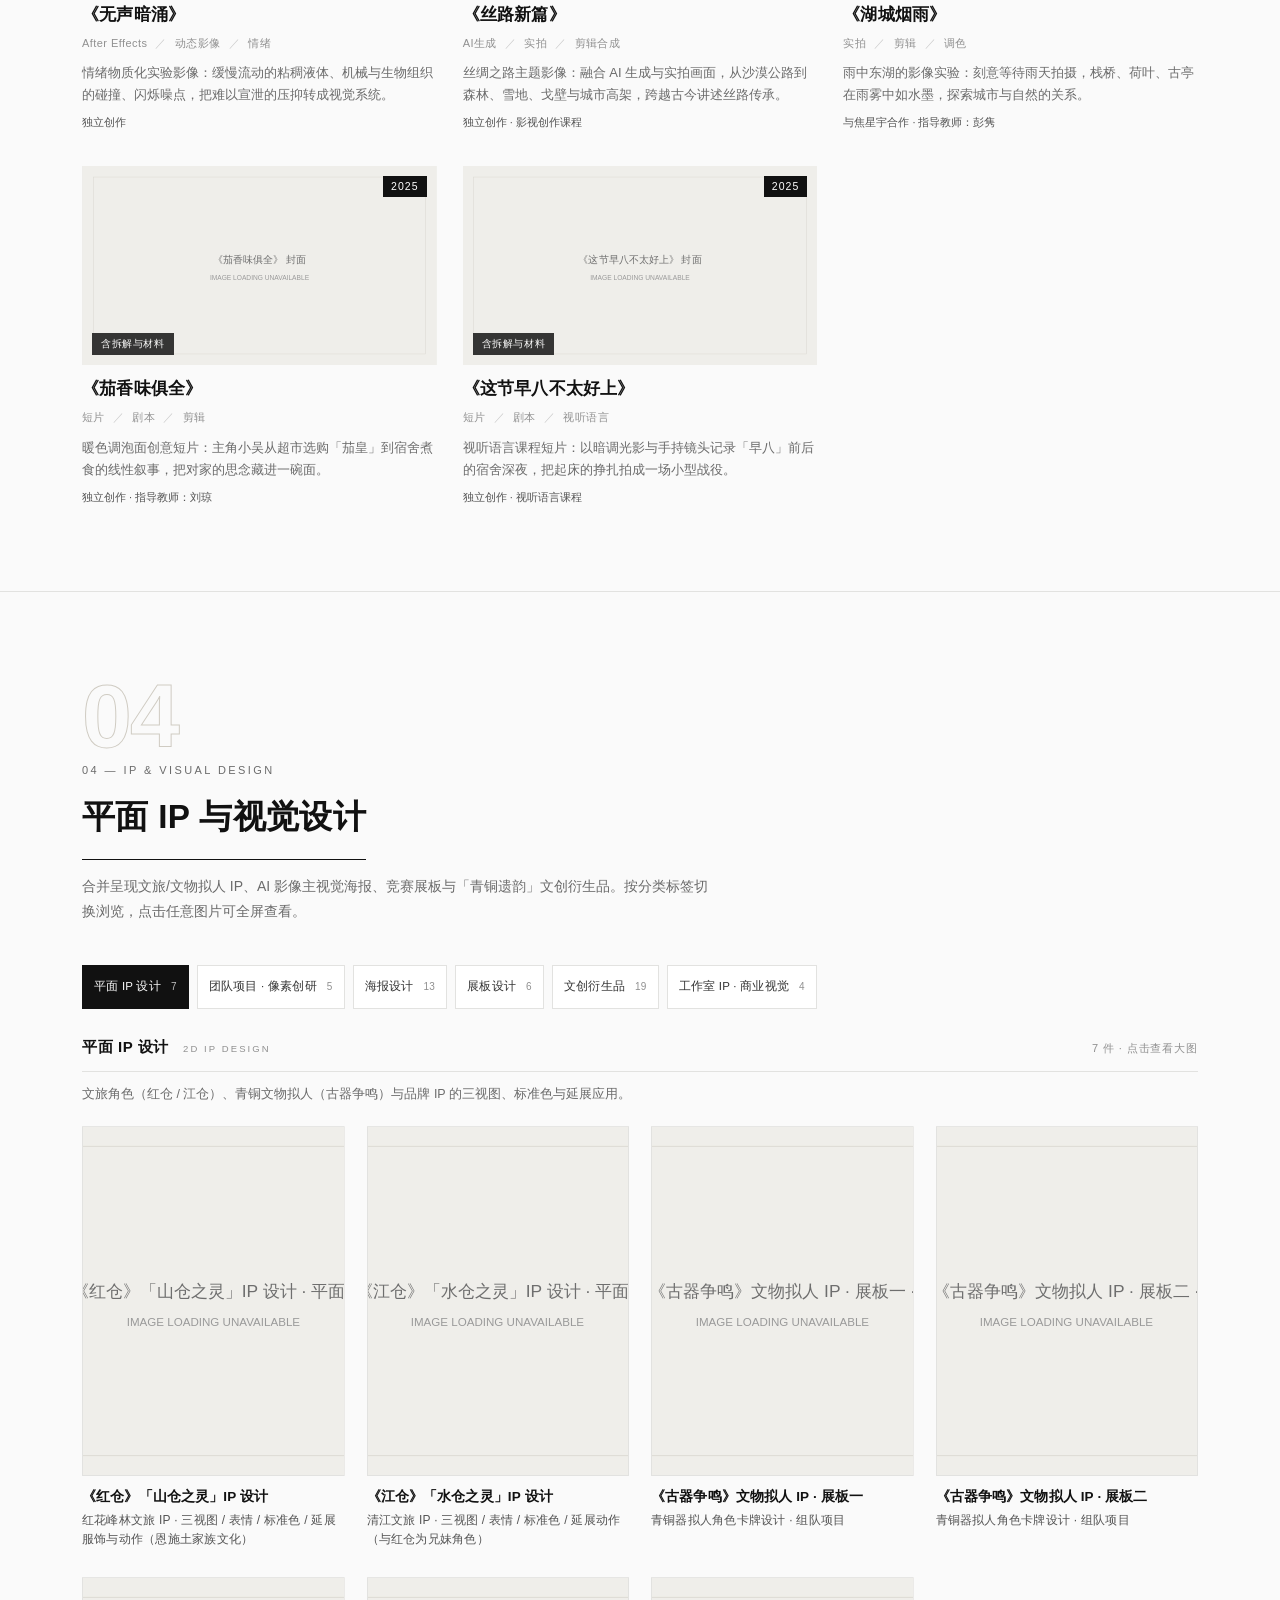
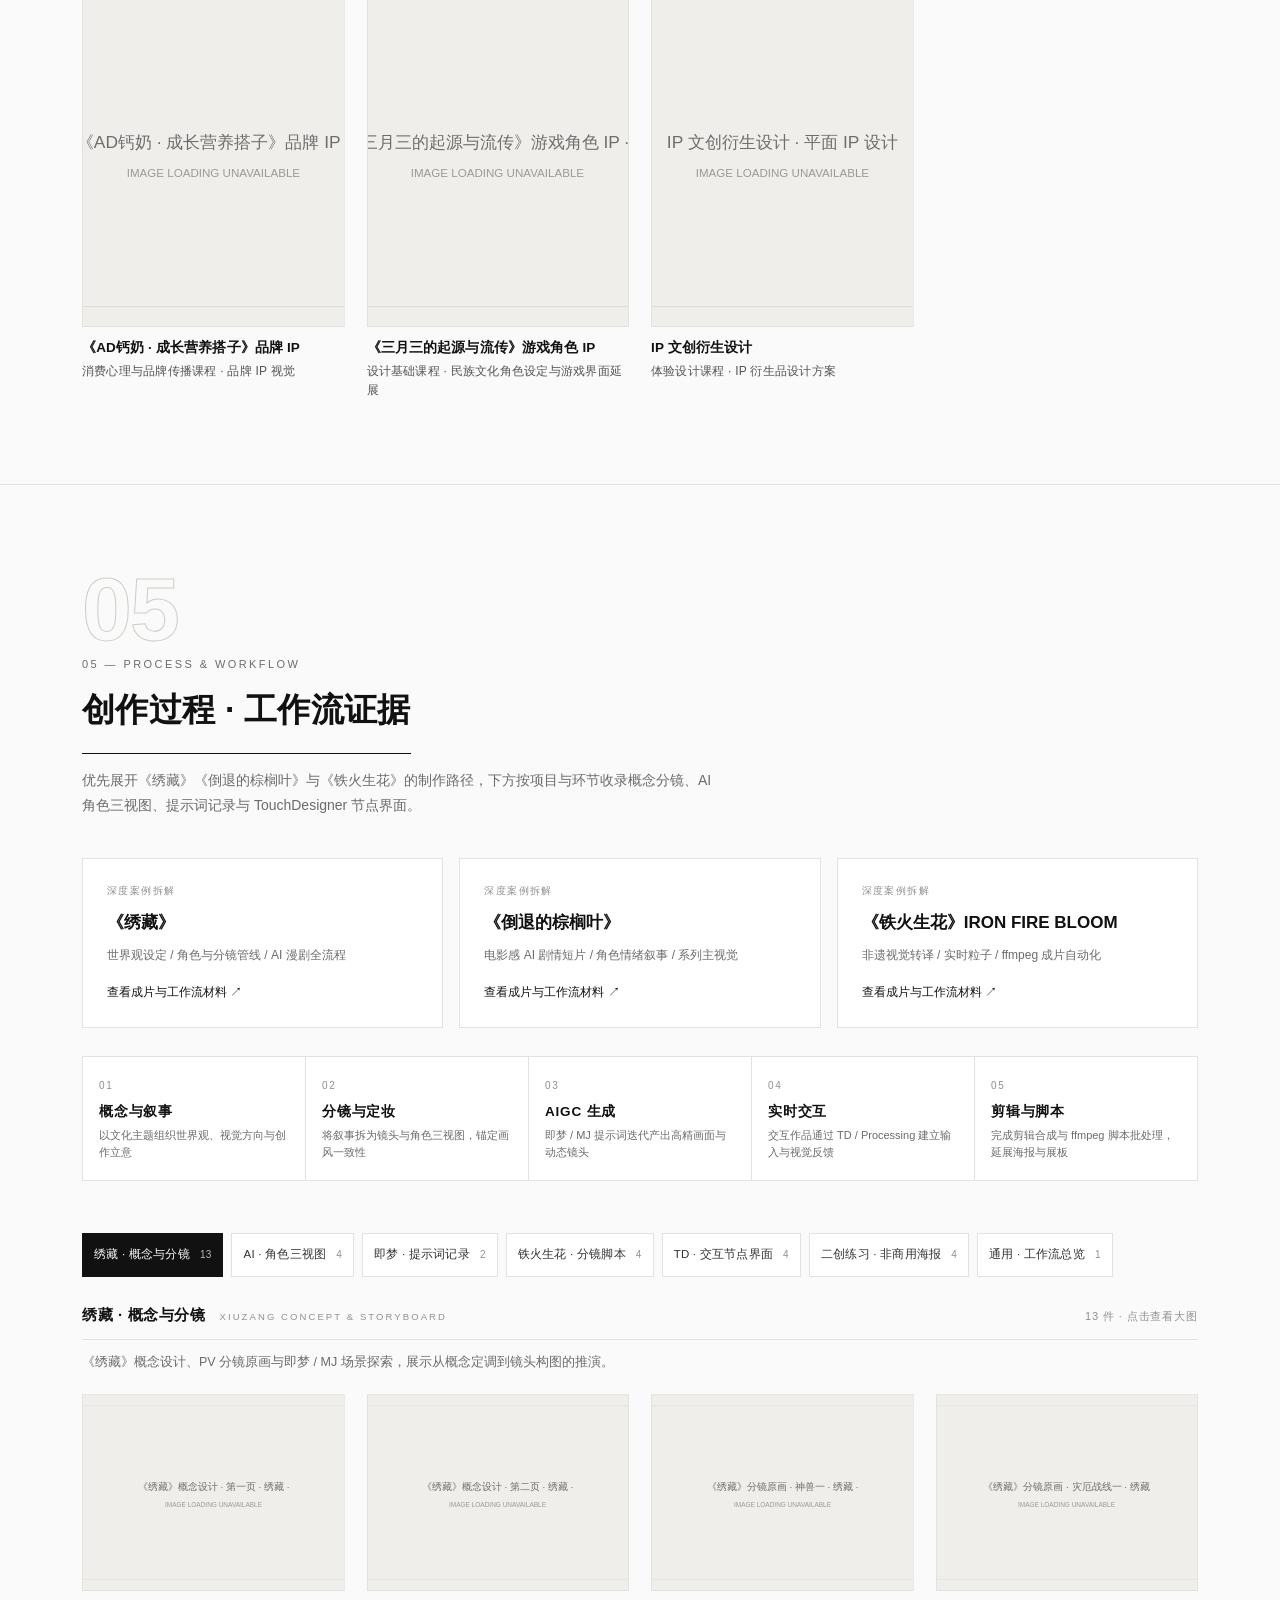
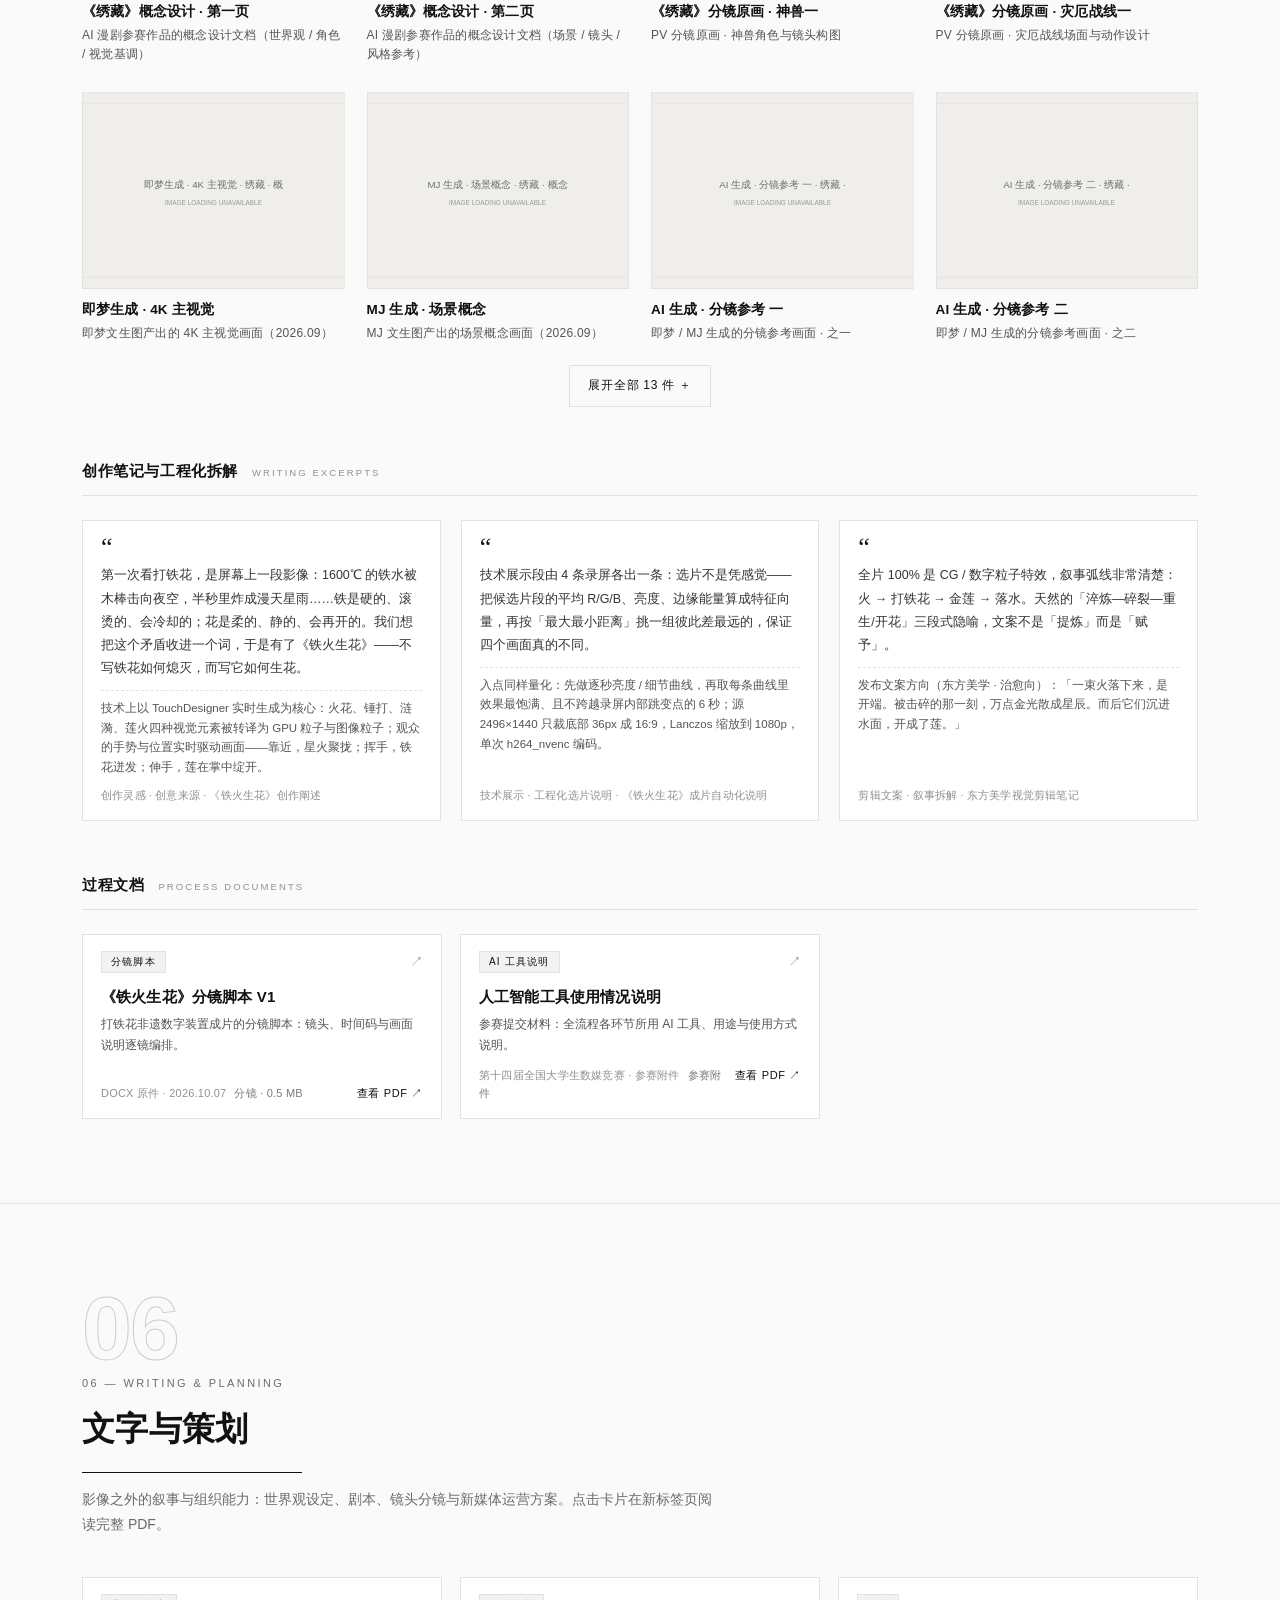
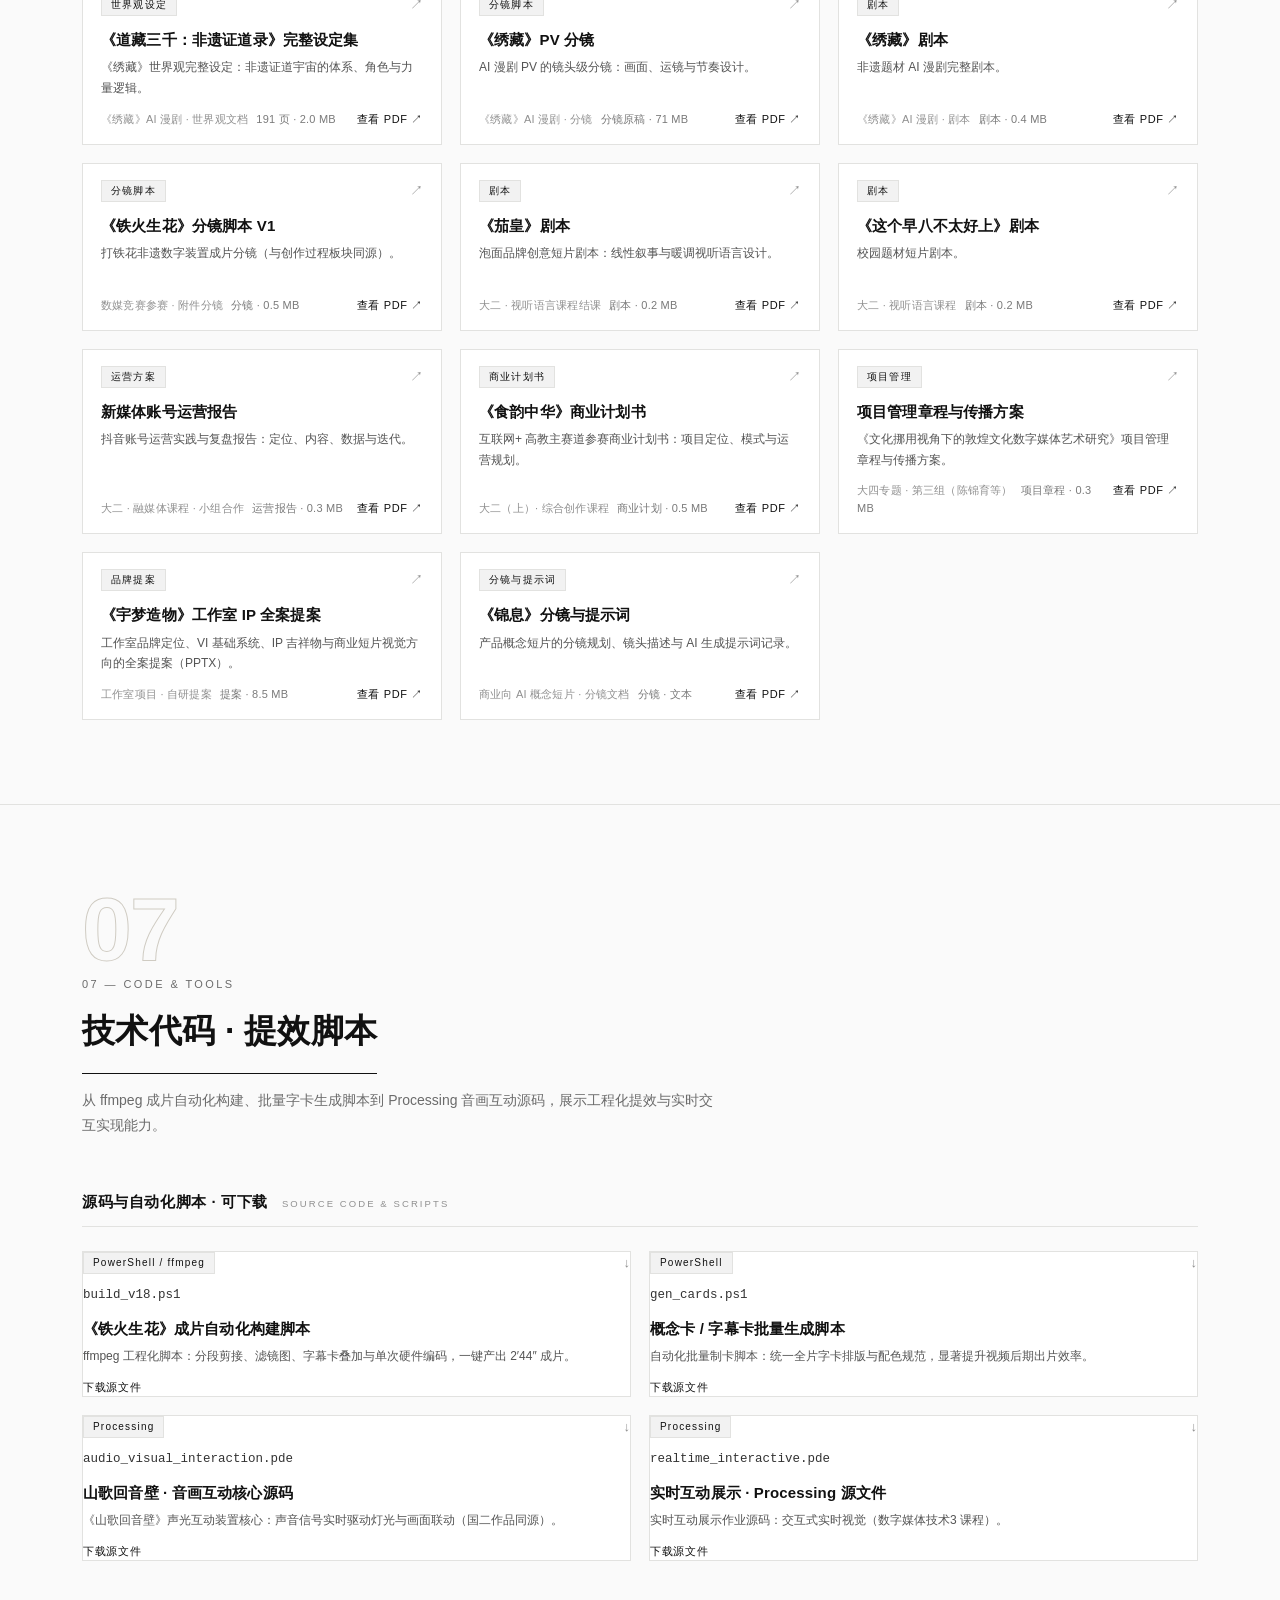
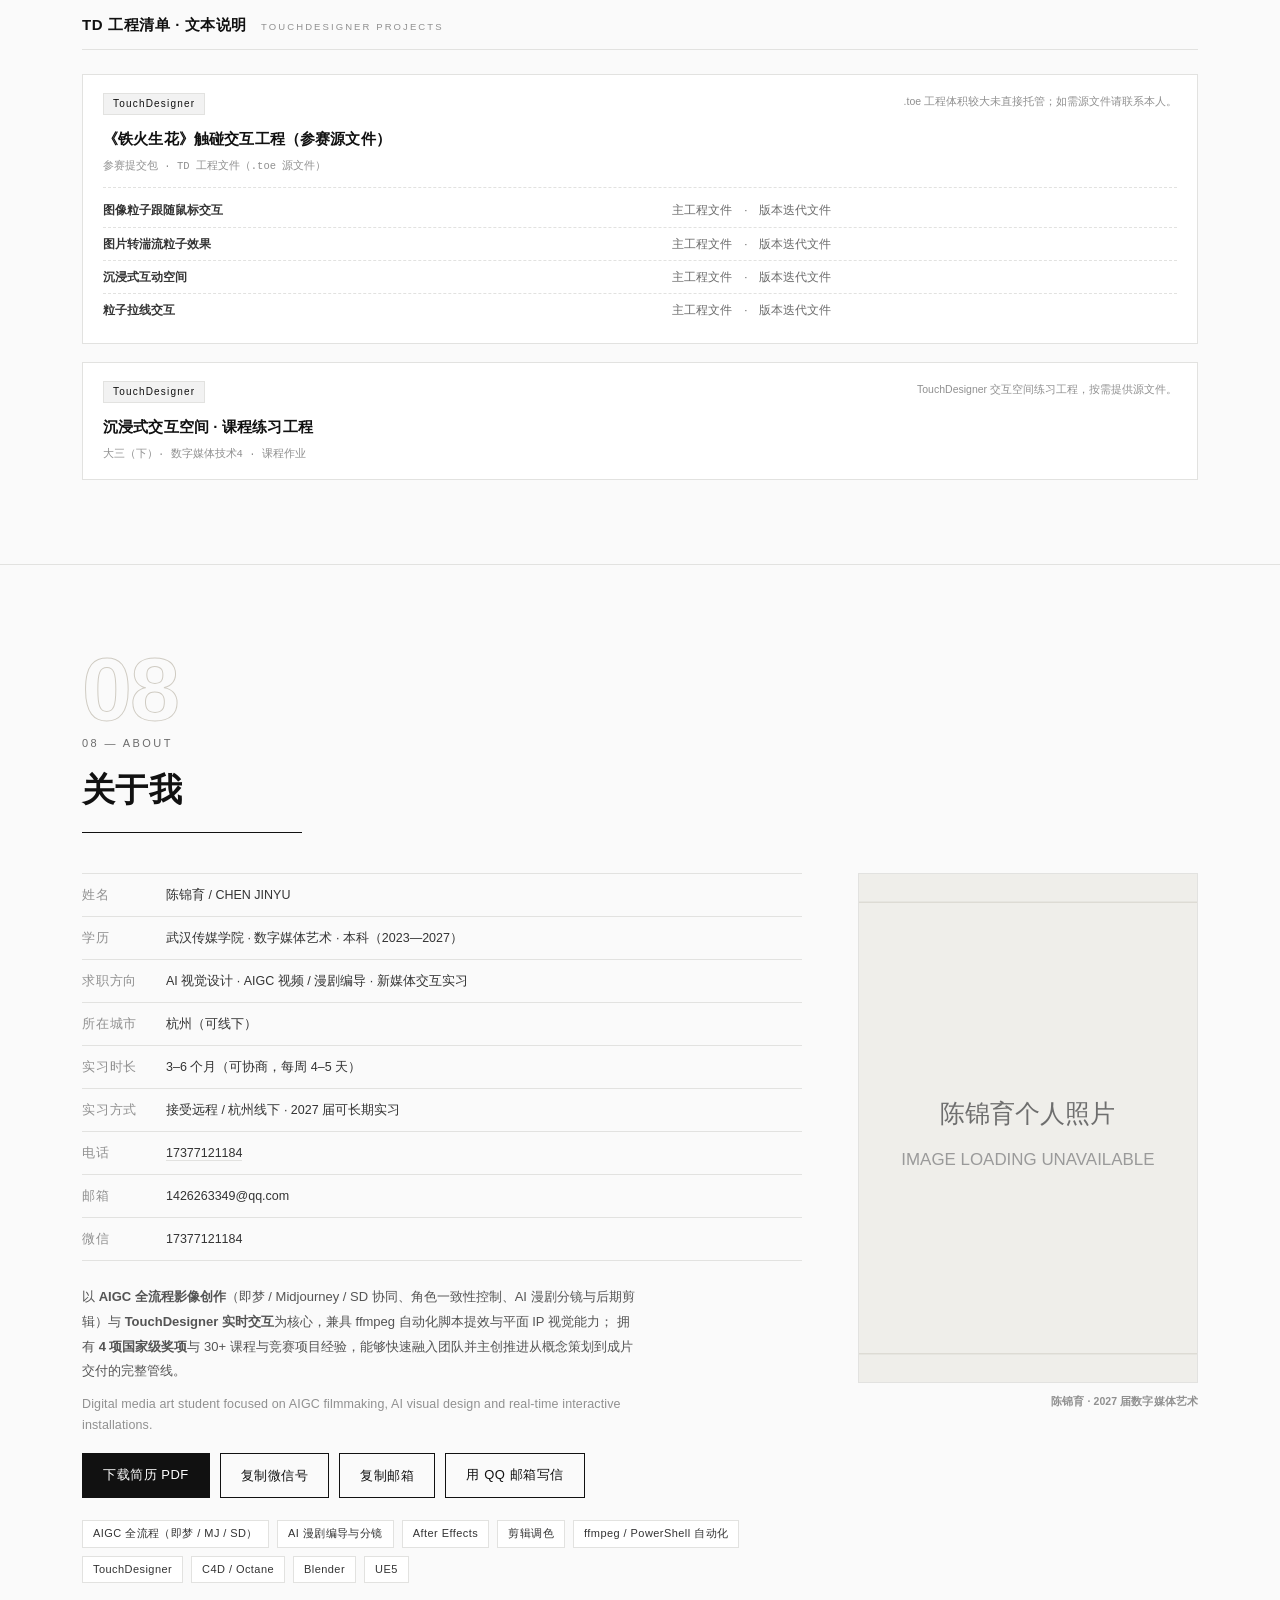
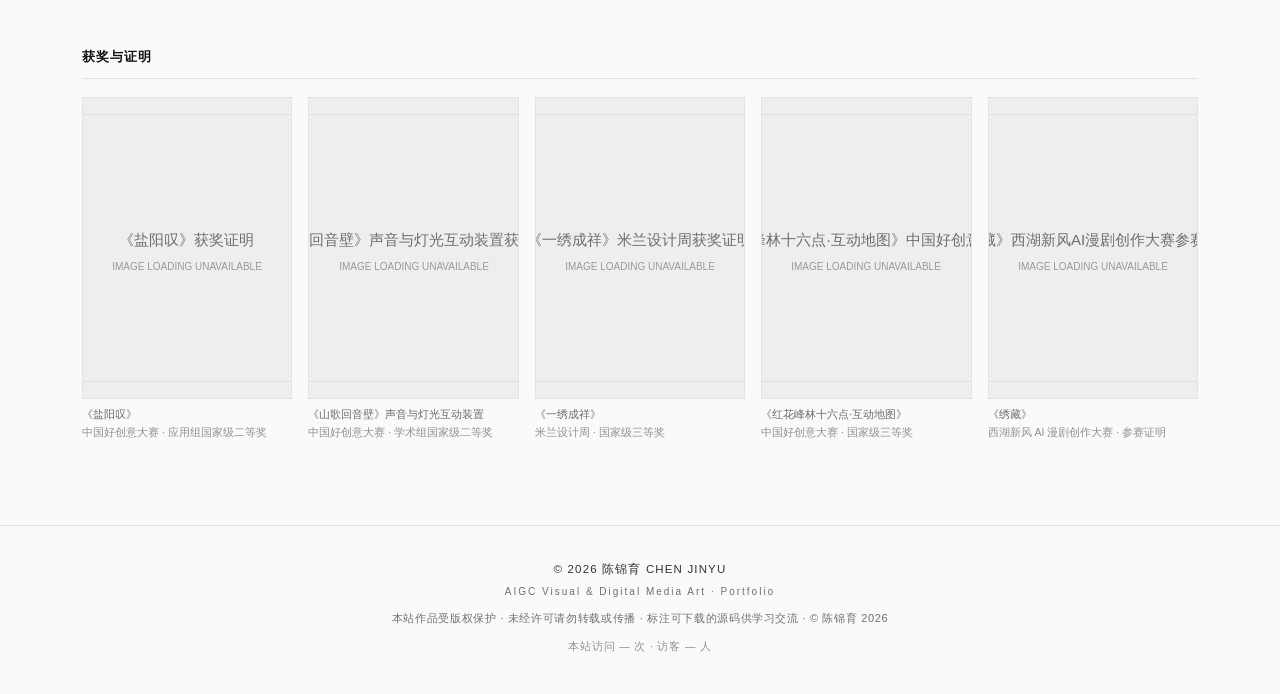
==== commit 59602052: "换黑白极简主题（撤掉宋体朱红与蓝色强调）；新增「团队项目·像素创研」画廊 5 张（IRON CLAW / WILD WING / CHICK SQUAD / NOVA / GALAXY GUARDIA" ====
--- a/index.html
+++ b/index.html
@@ -53,8 +53,8 @@
   <link rel="stylesheet" href="assets/css/vibe.css">
   <link rel="stylesheet" href="assets/css/protect.css">
   <link rel="stylesheet" href="assets/css/mobile-fix.css">
-  <link rel="stylesheet" href="assets/css/polish.css">
-  <link rel="stylesheet" href="assets/css/theme-editorial.css">
+  <link rel="stylesheet" href="assets/css/polish.css">
+  <link rel="stylesheet" href="assets/css/theme-mono.css">
 </head>
 <body>
   <a class="skip-link" href="#home">跳到主要内容</a>
--- a/assets/css/theme-mono.css
+++ b/assets/css/theme-mono.css
@@ -0,0 +1,83 @@
+/* ============================================================
+   黑白极简主题：全站去色（图片除外），只留 黑 / 白 / 灰
+   ============================================================ */
+:root {
+  --accent: #17130f;          /* 原蓝色强调色 -> 墨黑 */
+  --accent-soft: rgba(23, 19, 15, 0.08);
+  --paper: #fafafa;
+  --white: #ffffff;
+  --ink: #111111;
+  --ink-2: #333333;
+  --gray: #6b6b6b;
+  --gray-2: #909090;
+  --line: #e2e2e0;
+}
+
+body { background: var(--paper); color: var(--ink); }
+
+/* 按钮：黑白 */
+.btn-primary, .header-cta {
+  background: var(--ink);
+  border-color: var(--ink);
+  color: #fff;
+  border-radius: 0;
+}
+.btn-primary:hover, .header-cta:hover {
+  background: #3a3a3a;
+  border-color: #3a3a3a;
+  color: #fff;
+}
+.btn-ghost, .header-cta-ghost {
+  background: transparent;
+  border-color: var(--ink);
+  color: var(--ink);
+  border-radius: 0;
+}
+.btn-ghost:hover, .header-cta-ghost:hover {
+  background: var(--ink);
+  color: #fff;
+}
+
+/* 强调色全部降为墨黑 */
+.doc-tag, .doc-open, .lb-count, .modal-index, .case-step-num, .kicker {
+  color: var(--ink) !important;
+}
+.doc-tag { border-color: var(--line); background: #f2f2f2; }
+.tags li:not(:last-child)::after { color: #c9c9c9; }
+.year-chip { background: var(--ink); color: #fff; }
+.gallery-tab-ink { background: var(--ink); }
+.side-dots .dot.active { background: var(--ink); }
+
+/* 标题保持黑体（不用宋体），整体更“单调” */
+.hero-title, .head-title, .work-title, .g-title, .doc-title, .about-figure figcaption {
+  font-family: "PingFang SC", "Helvetica Neue", "Microsoft YaHei", Arial, sans-serif;
+  font-weight: 700;
+  letter-spacing: 0.01em;
+}
+.hero-title { font-size: clamp(46px, 6.2vw, 88px); line-height: 1.08; }
+.head-title { font-size: clamp(26px, 2.6vw, 34px); }
+.work-title { font-size: 17px; }
+.g-title { font-size: 13.5px; }
+
+/* 卡片与分割线 */
+.work-card { background: transparent; border: 0; }
+.work-card .work-body { padding: 13px 0 0; }
+.doc-card, .td-card, .code-card {
+  background: var(--white);
+  border: 1px solid var(--line);
+  border-radius: 0;
+}
+.doc-card:hover { border-color: var(--ink); }
+
+/* 导航/页脚 */
+.site-header { background: rgba(250, 250, 250, 0.94); }
+.site-nav a.active { border-bottom-color: var(--ink); }
+footer { border-top: 1px solid var(--line); }
+
+/* 弹窗/灯箱保持深色背景 */
+.lightbox-backdrop { background: rgba(10, 10, 10, 0.95); }
+
+@media (max-width: 800px) {
+  .hero-title { font-size: clamp(38px, 9.6vw, 54px); }
+  .head-title { font-size: 24px; }
+}
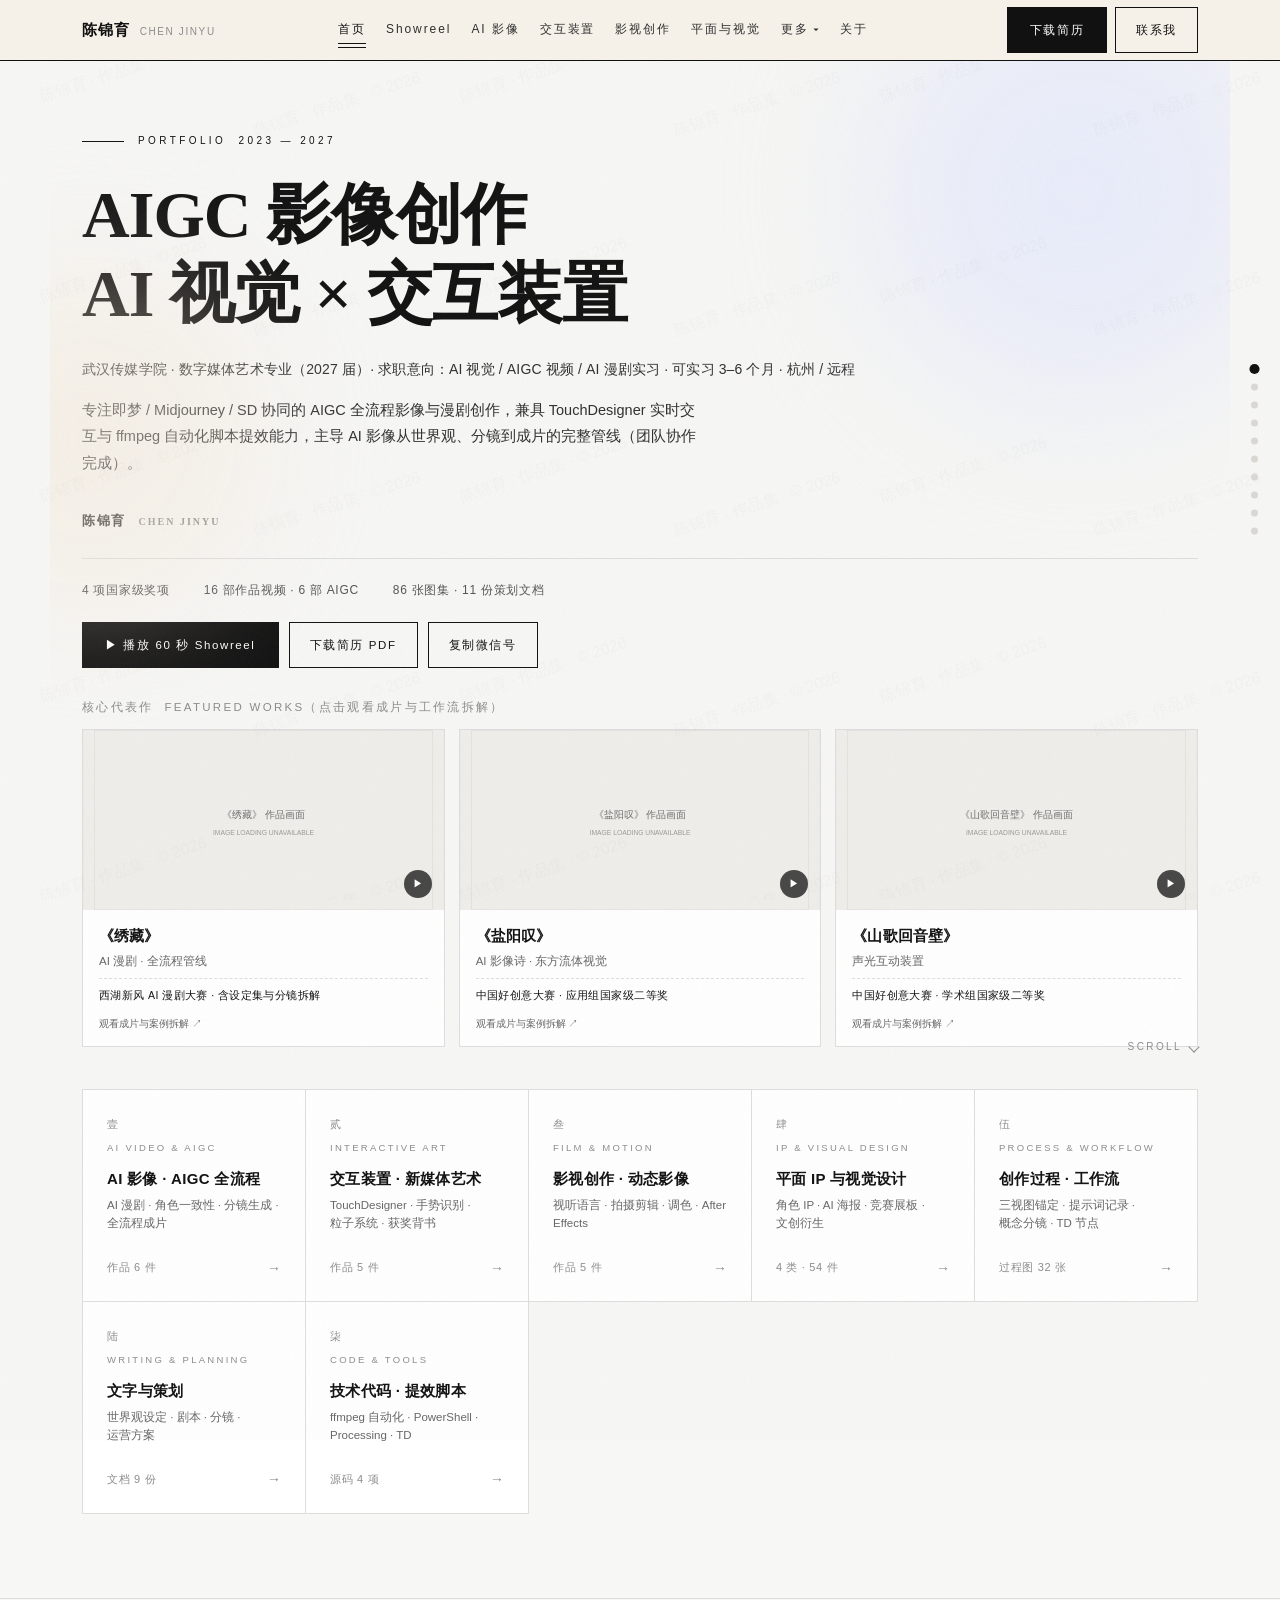
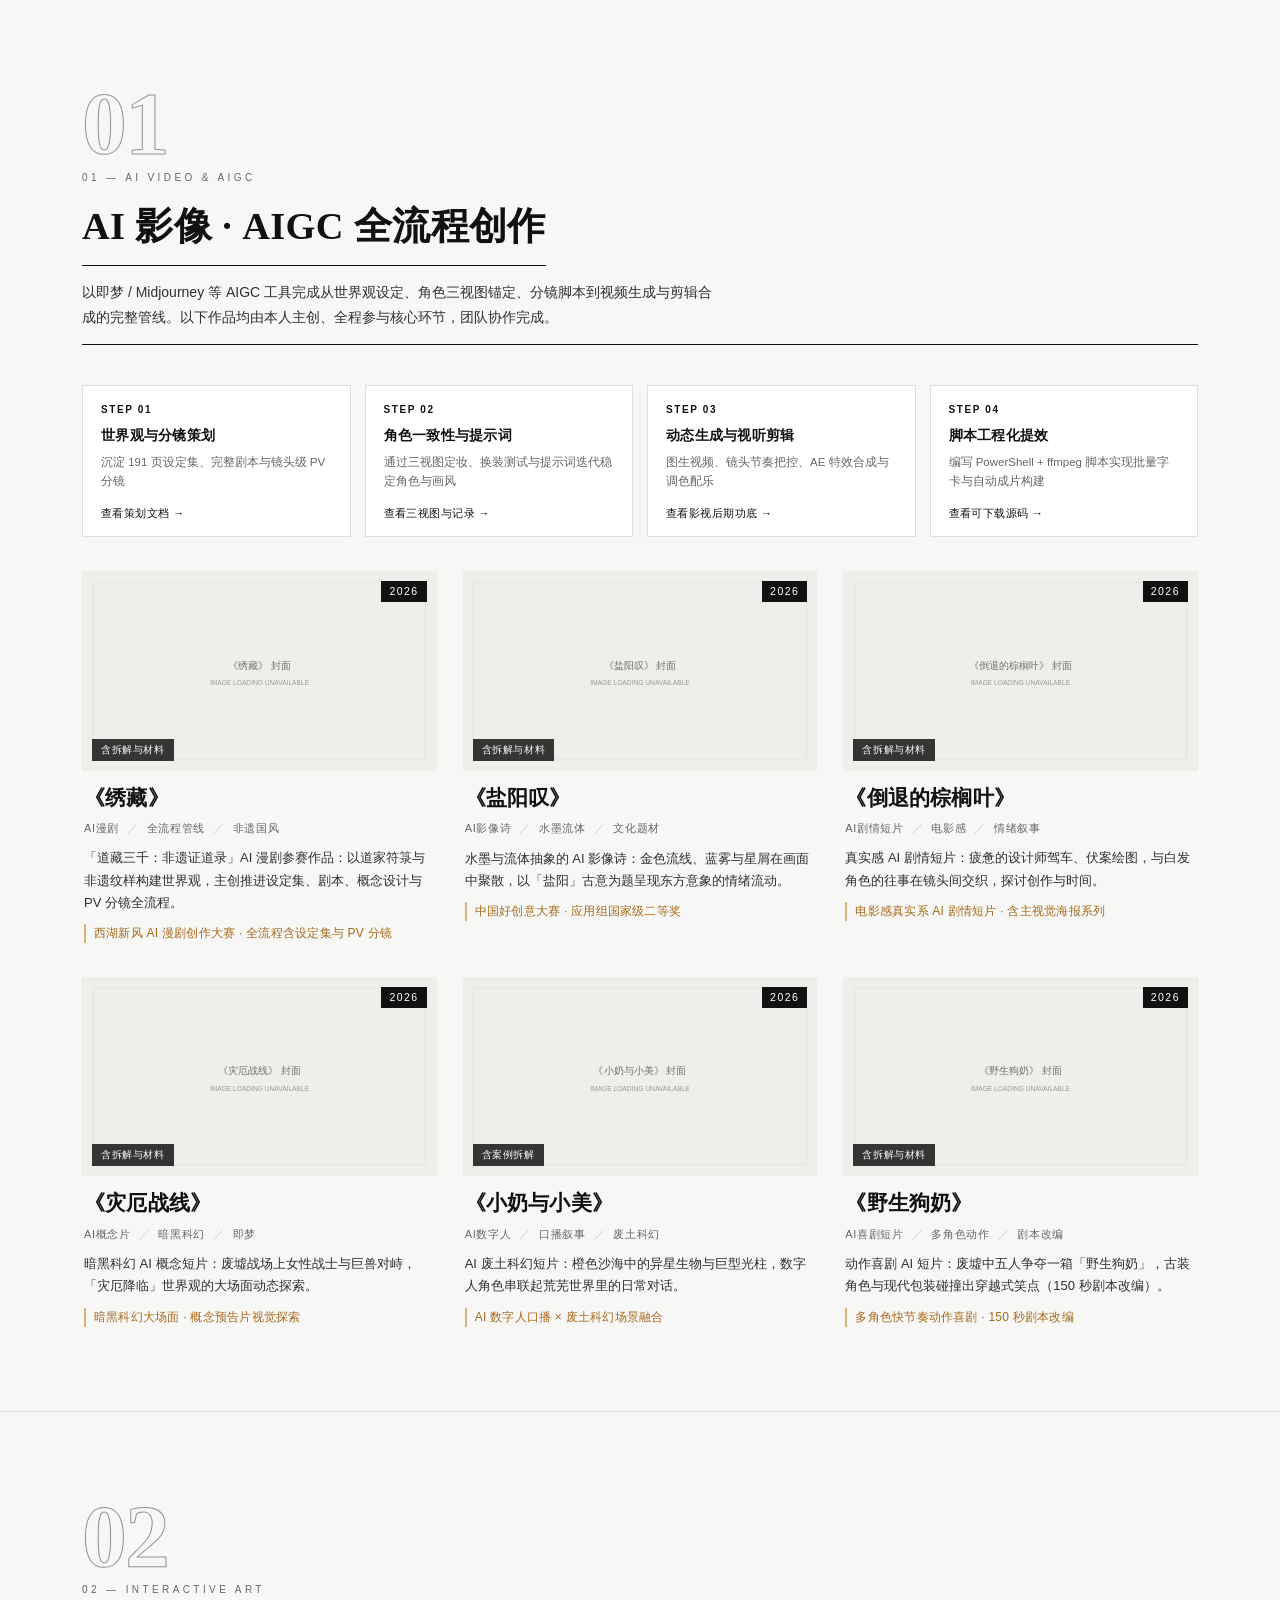
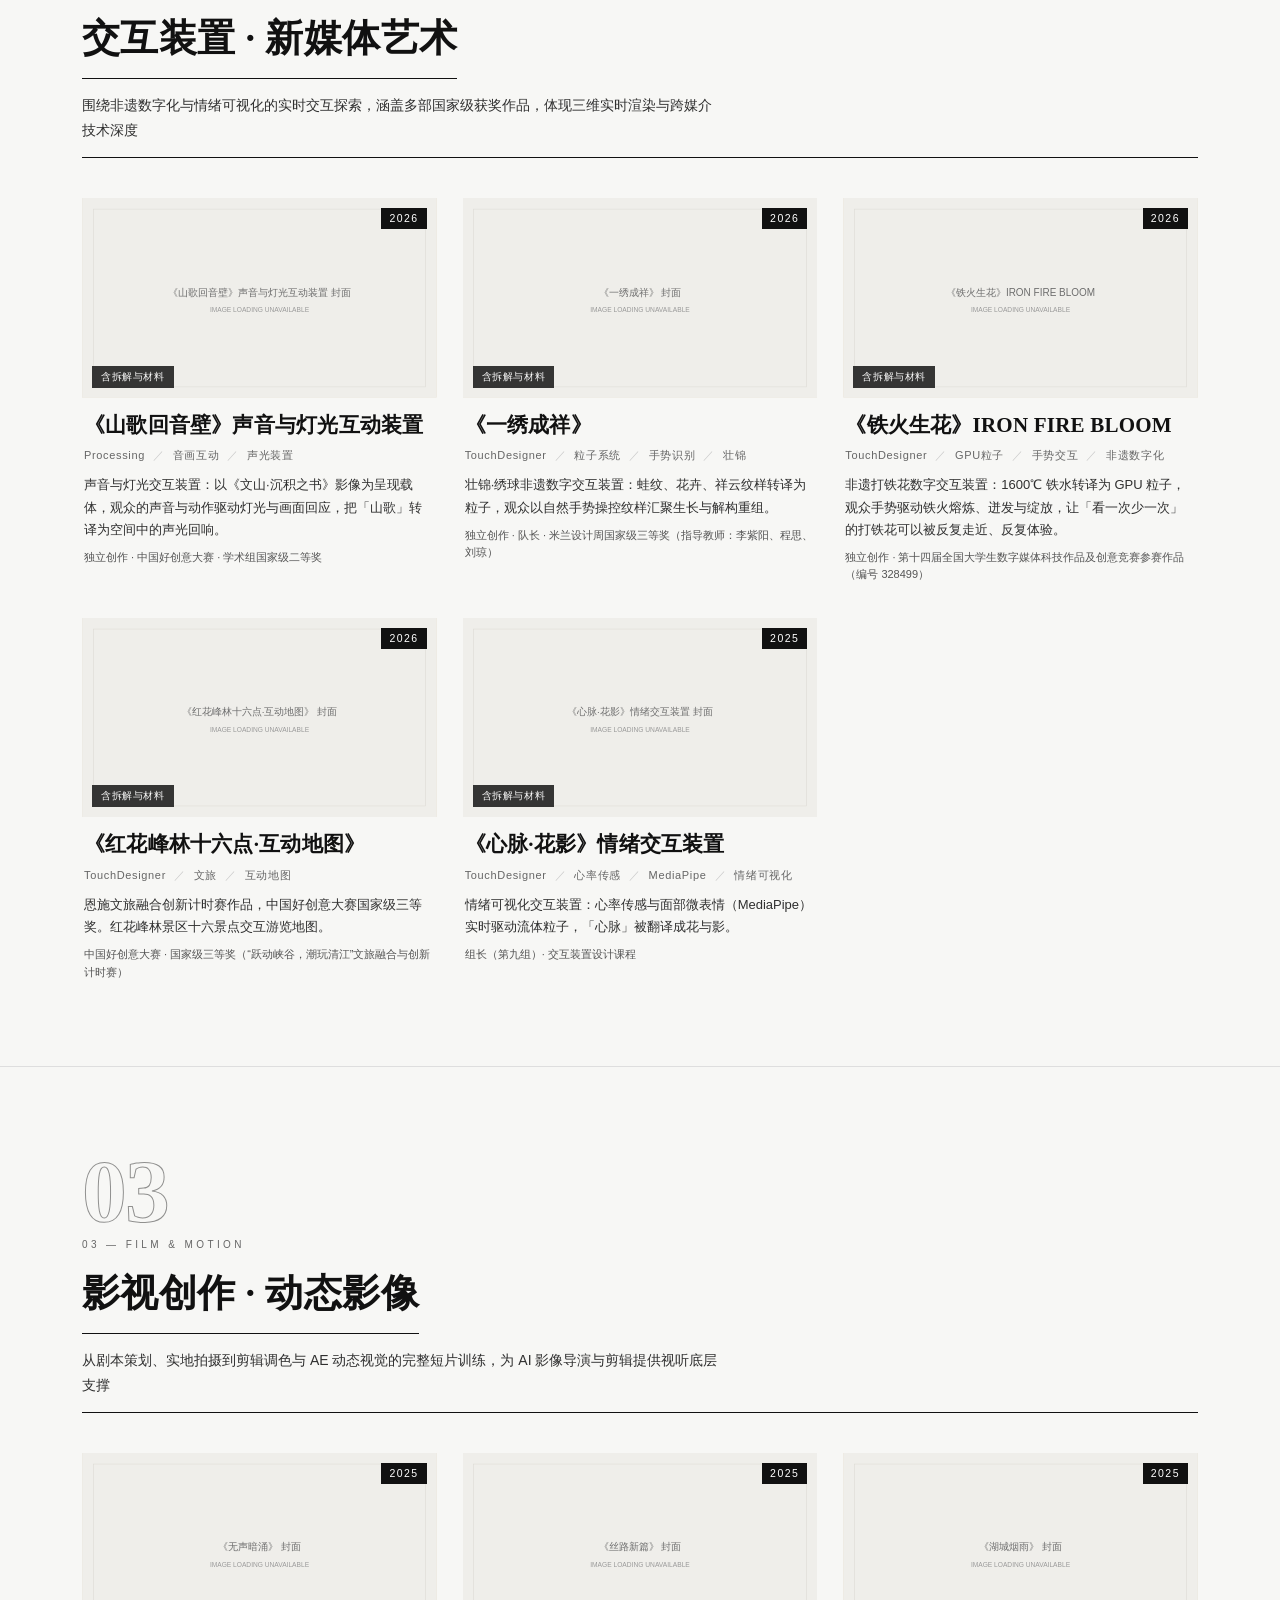
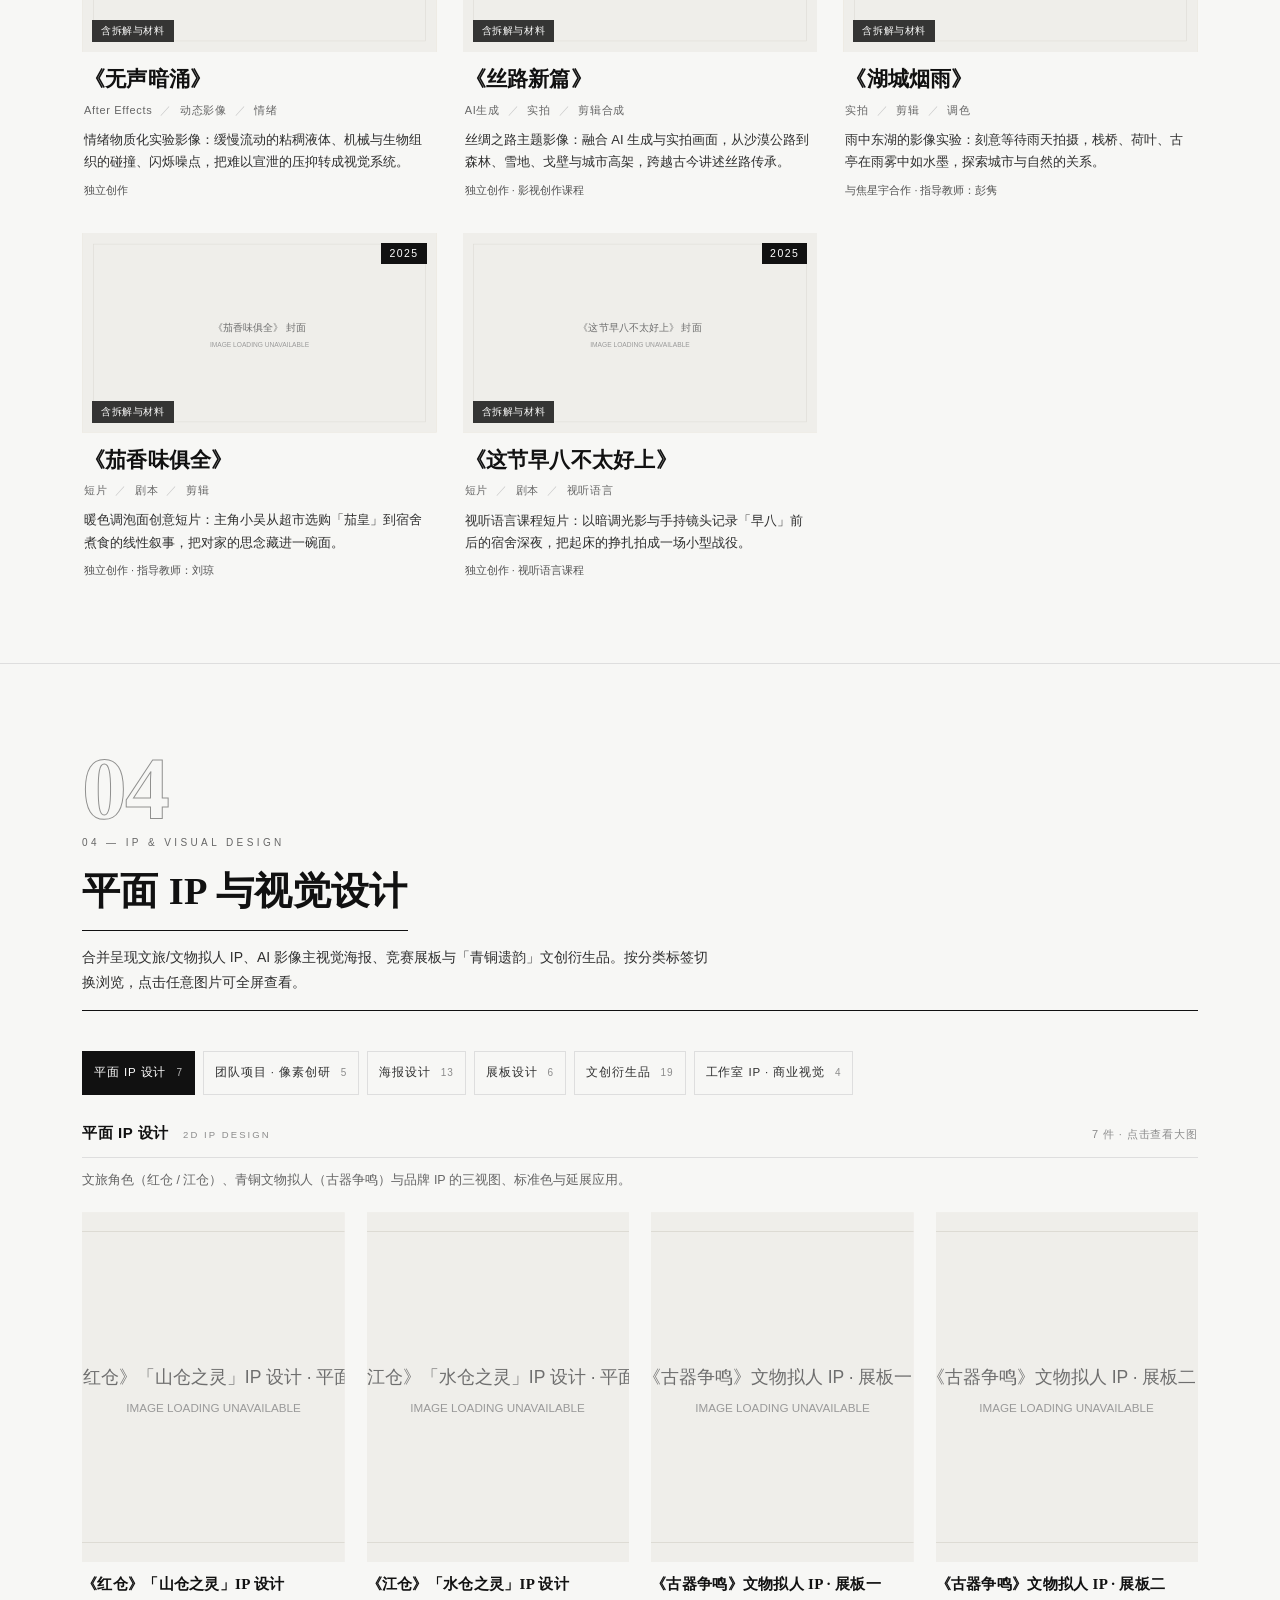
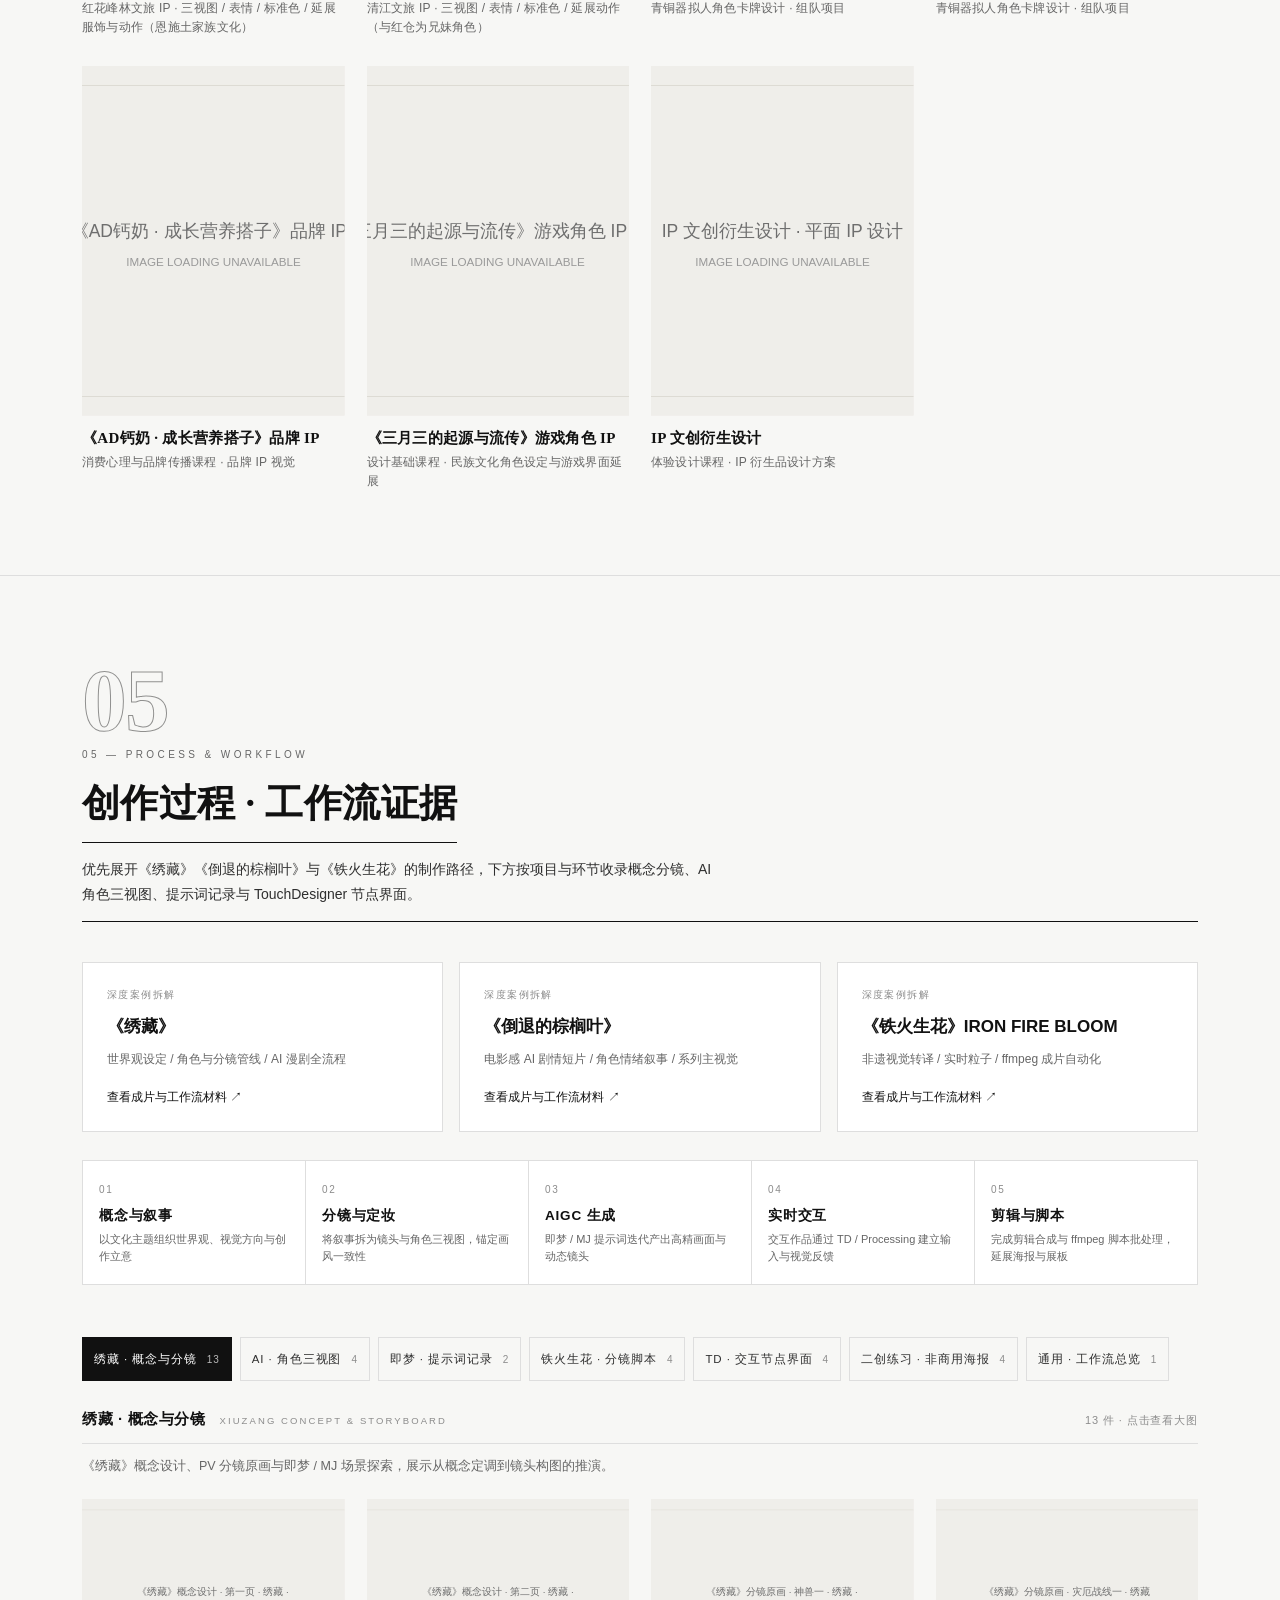
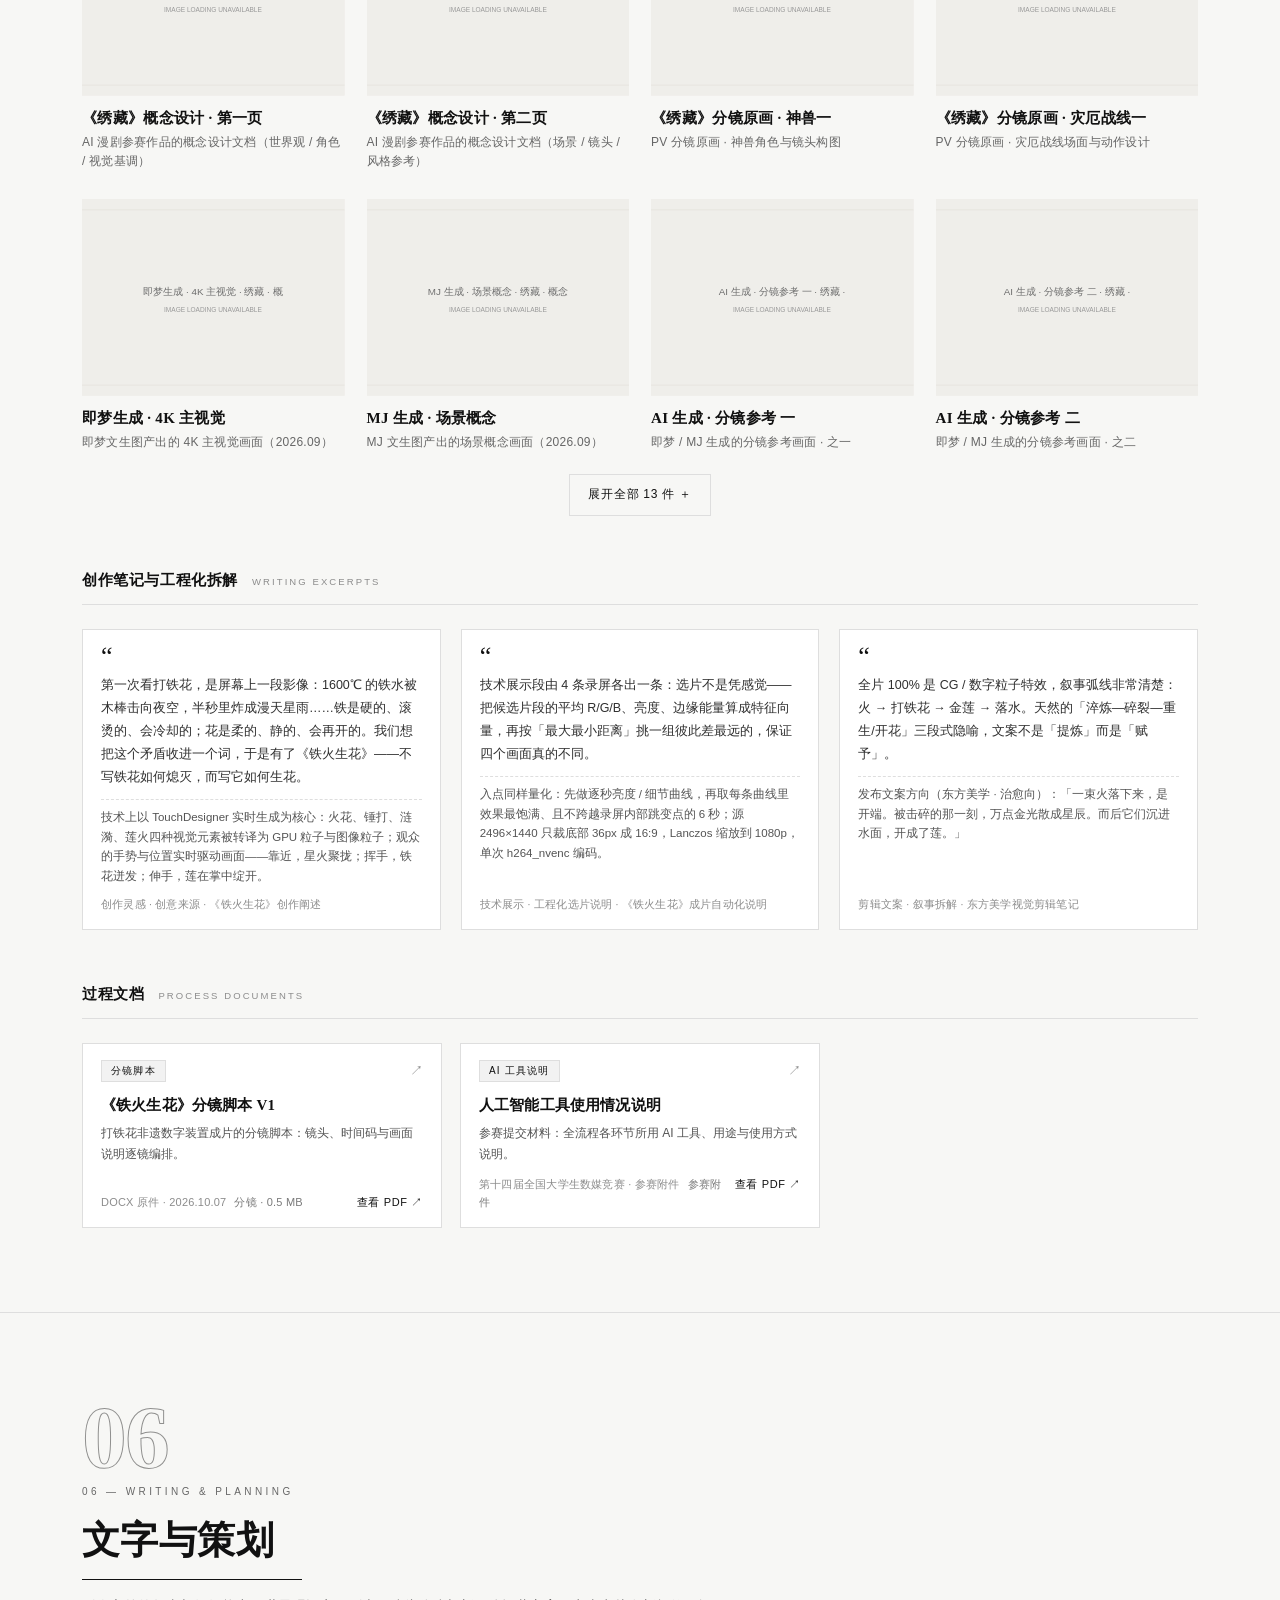
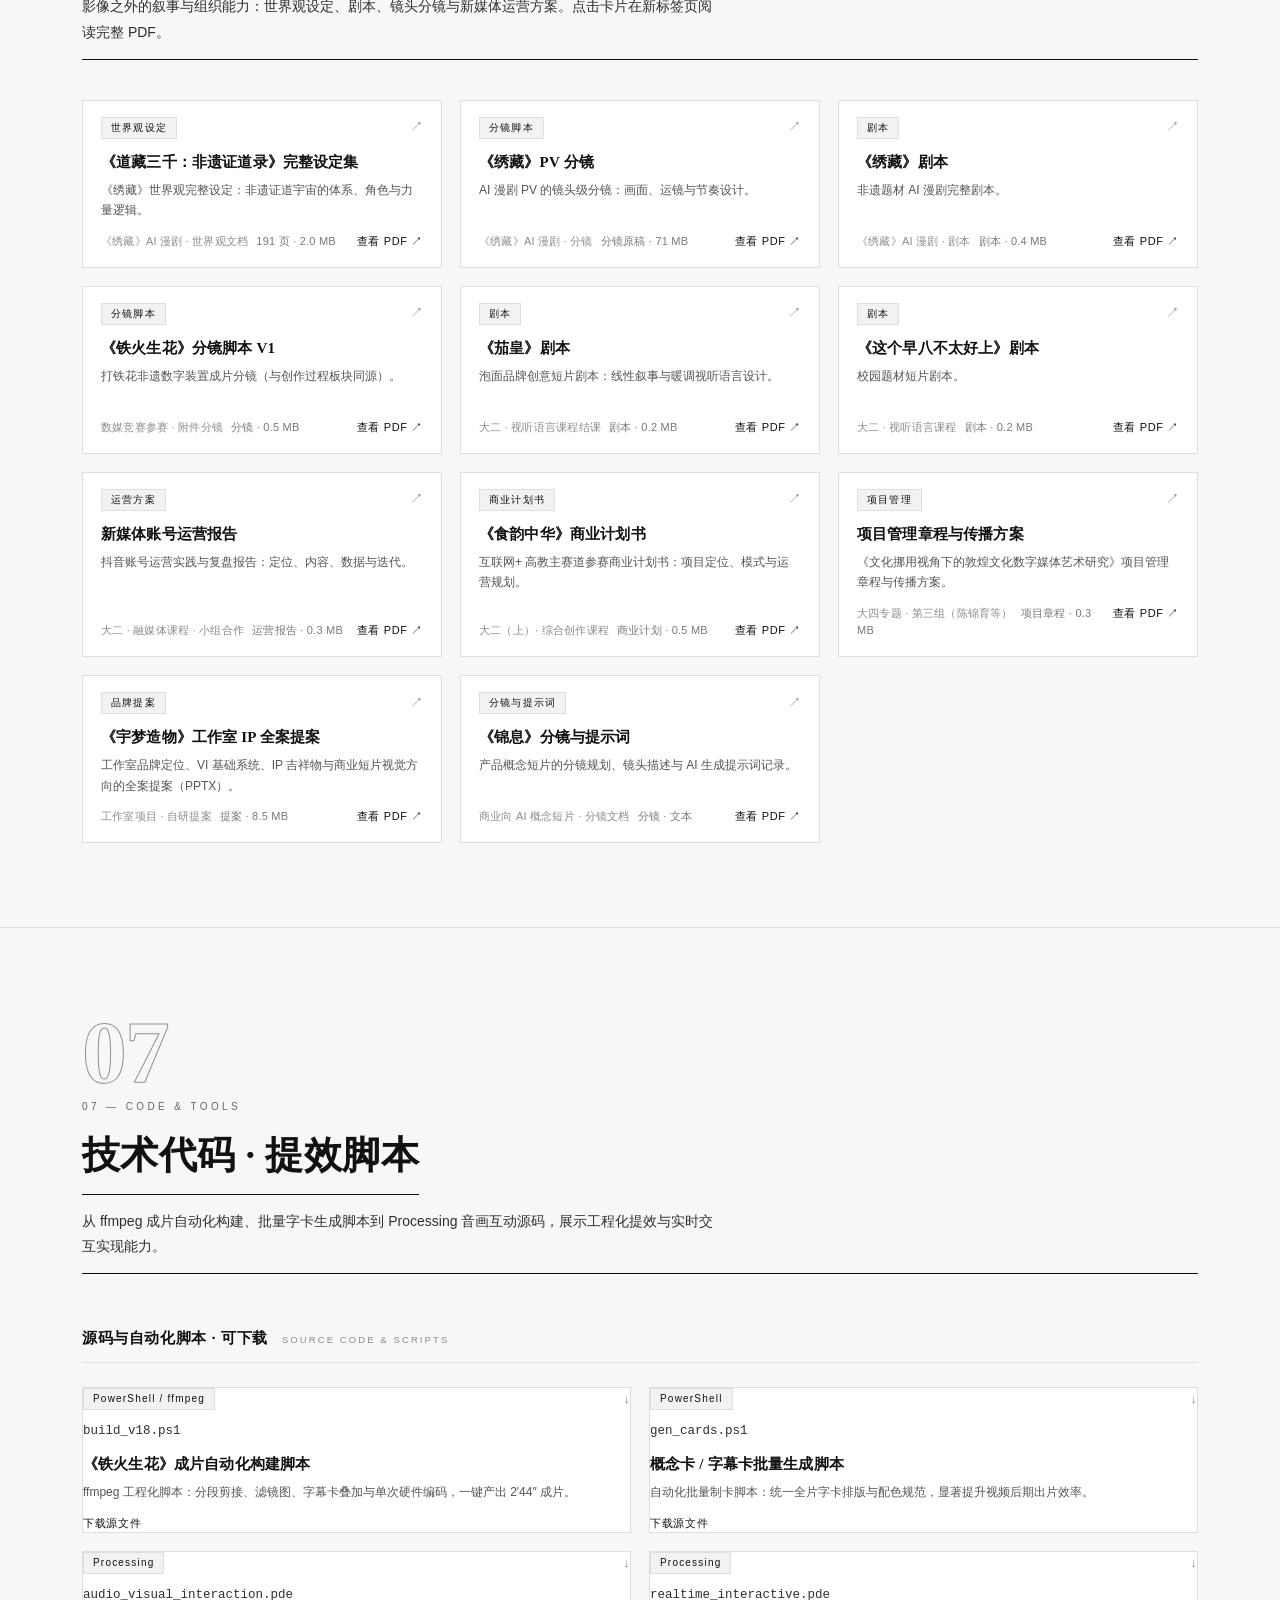
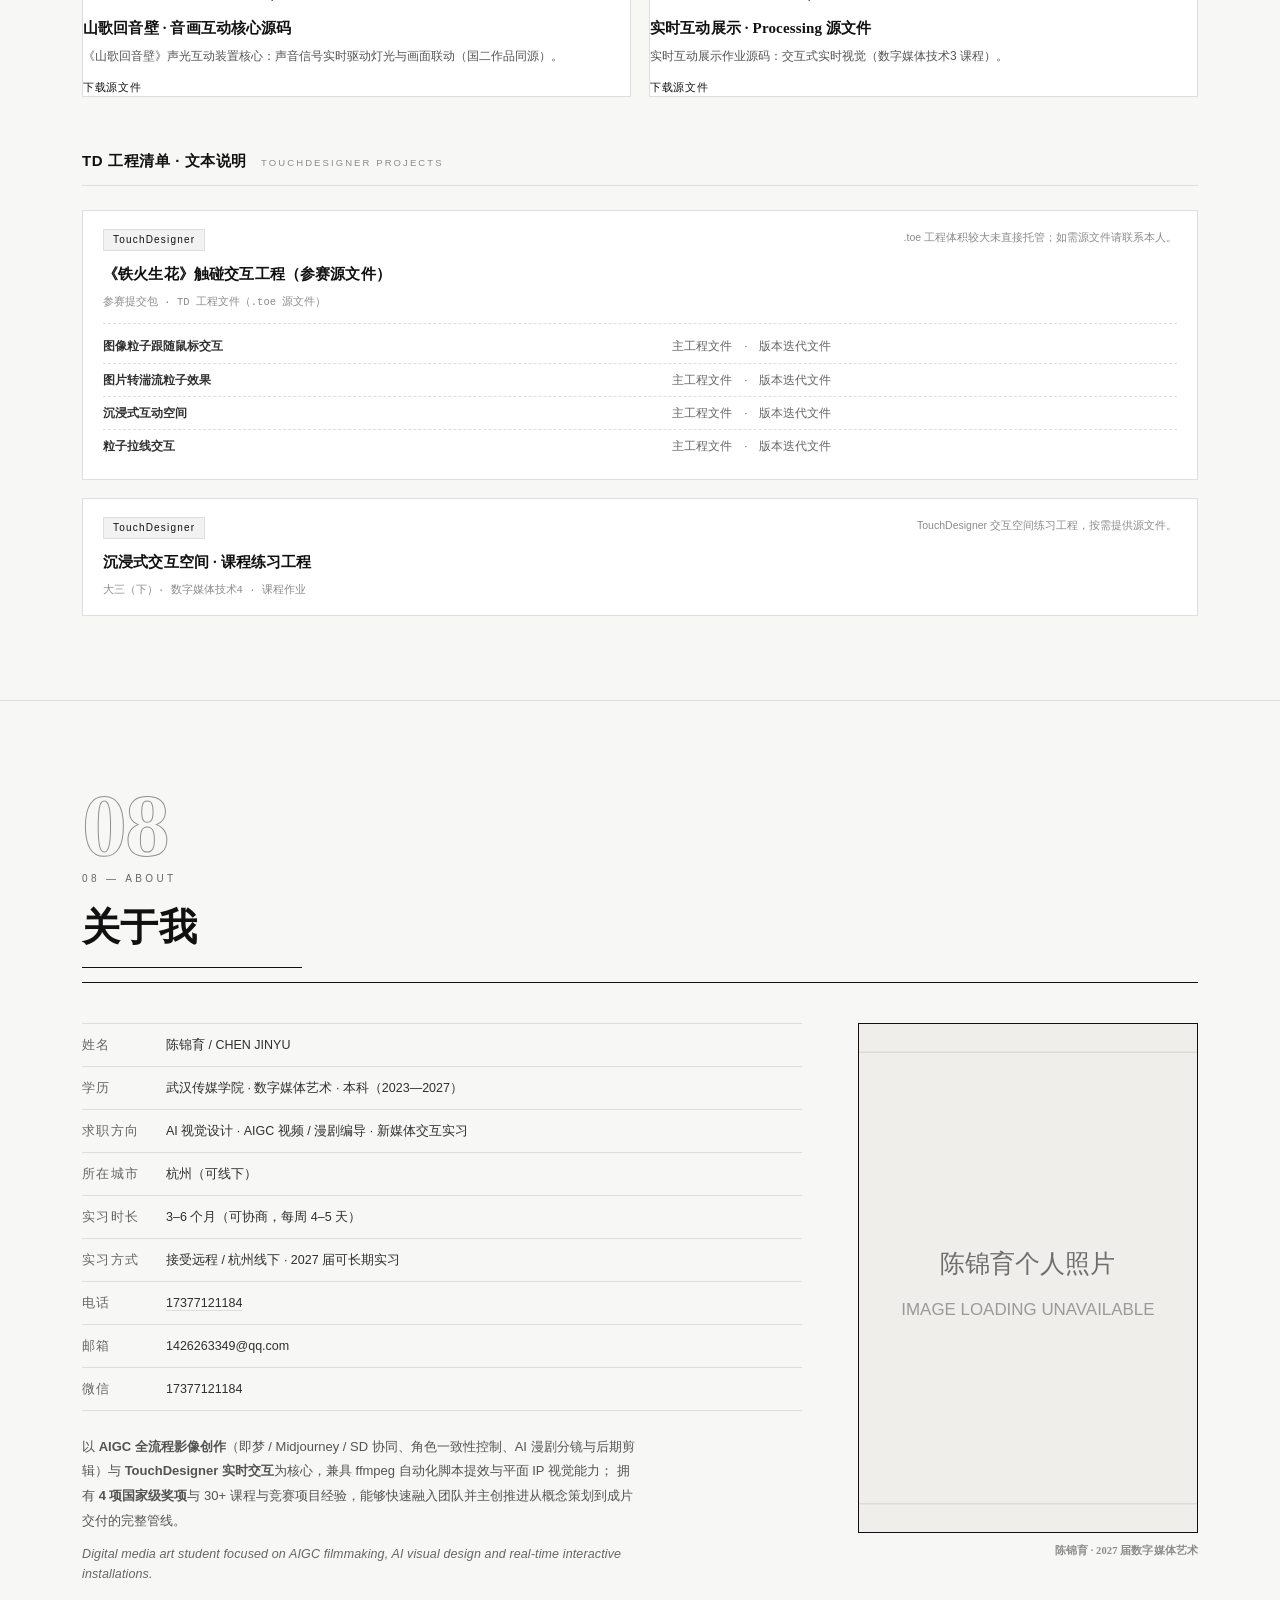
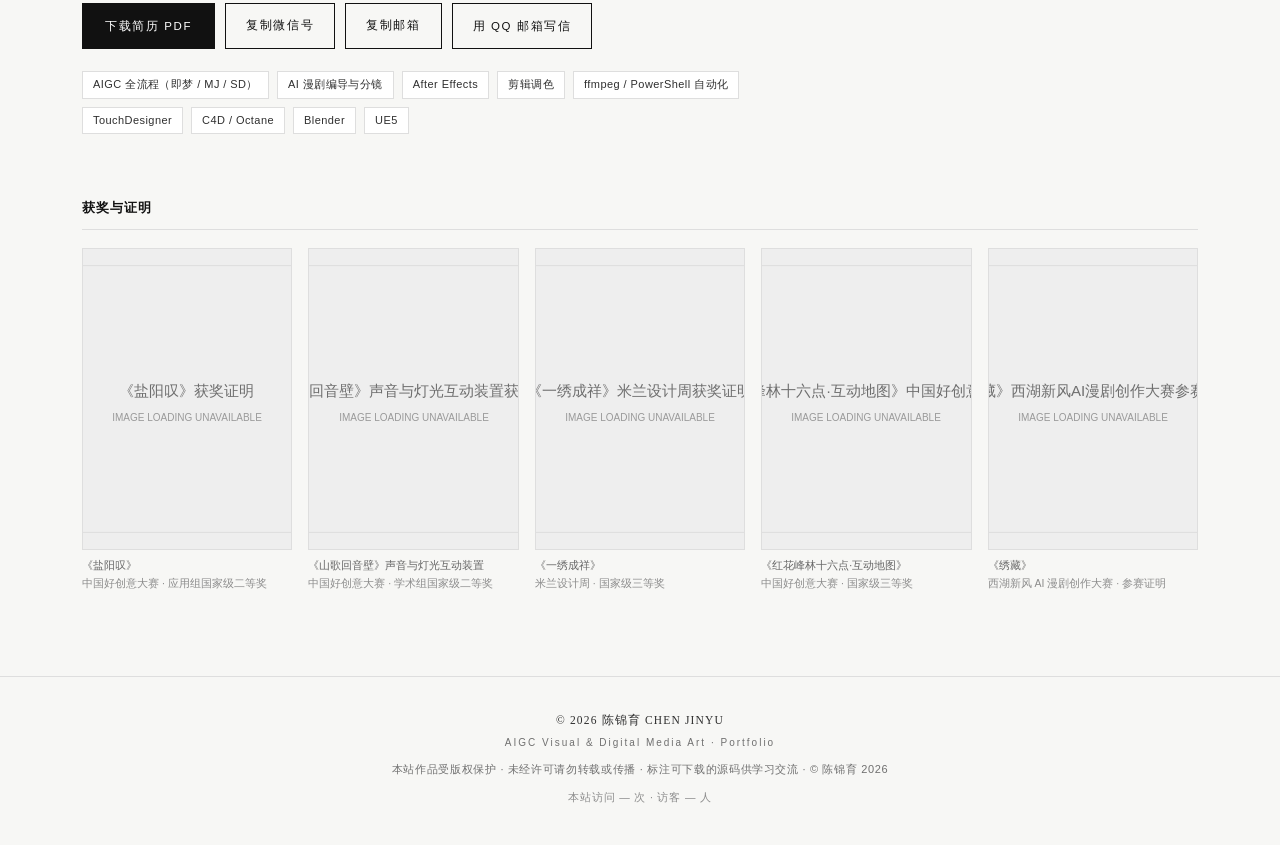
==== commit b37fc518: "按反馈：保留宋体版式设计，只把整体配色改为黑白（去掉朱红/蓝色，强调色全部改墨黑）" ====
--- a/index.html
+++ b/index.html
@@ -54,6 +54,7 @@
   <link rel="stylesheet" href="assets/css/protect.css">
   <link rel="stylesheet" href="assets/css/mobile-fix.css">
   <link rel="stylesheet" href="assets/css/polish.css">
+  <link rel="stylesheet" href="assets/css/theme-editorial.css">
   <link rel="stylesheet" href="assets/css/theme-mono.css">
 </head>
 <body>
--- a/assets/css/theme-editorial.css
+++ b/assets/css/theme-editorial.css
@@ -0,0 +1,182 @@
+/* ============================================================
+   主题层：编辑档案 EDITORIAL（只换视觉，不改内容）
+   纸感底色 + 宋体大标题 + 朱红点睛 + 硬朗按钮
+   ============================================================ */
+:root {
+  --paper: #f6f1e7;
+  --white: #fffdf8;
+  --ink: #17130f;
+  --ink-2: #3d382f;
+  --gray: #6d6558;
+  --gray-2: #8b8375;
+  --line: #d8cfbd;
+  --accent: #b23a2e;
+}
+
+body {
+  background: var(--paper);
+  color: var(--ink);
+}
+
+/* ---------- 字体：标题走宋体，正文保持无衬线 ---------- */
+.hero-title,
+.head-title,
+.work-title,
+.featured-title,
+.doc-title,
+.case-focus,
+.about-figure figcaption,
+.modal-title,
+.modal h2,
+.modal-facts dt,
+#modalTitle {
+  font-family: "Songti SC", "Noto Serif SC", "Source Han Serif SC", "SimSun", "STSong", serif;
+  font-weight: 600;
+  letter-spacing: 0.01em;
+}
+
+.hero-title {
+  font-size: clamp(54px, 7.4vw, 112px);
+  line-height: 1.04;
+  letter-spacing: -0.02em;
+}
+.hero-title br { display: block; }
+
+.kicker {
+  color: var(--accent);
+  letter-spacing: 0.42em;
+  font-size: 10px;
+}
+.kicker::before { background: var(--accent); }
+
+.hero-sub { color: var(--ink-2); letter-spacing: 0.01em; }
+.hero-statement { color: var(--ink-2); }
+.hero-name { font-family: "Songti SC", "SimSun", serif; font-weight: 600; }
+
+/* ---------- 区块标题 ---------- */
+.section-head { border-bottom: 1px solid var(--ink); padding-bottom: 14px; }
+.head-en {
+  color: var(--accent);
+  letter-spacing: 0.34em;
+  font-size: 10px;
+}
+.head-title {
+  font-size: clamp(28px, 3vw, 40px);
+  line-height: 1.18;
+  margin-top: 8px;
+}
+.head-desc { color: var(--ink-2); }
+
+/* 章节大数字：朱红细线数字，不再用灰描边 */
+.sec-num {
+  color: transparent !important;
+  -webkit-text-stroke: 1px rgba(178, 58, 46, 0.55);
+  font-family: "Songti SC", "SimSun", serif !important;
+  font-weight: 600 !important;
+  opacity: 1 !important;
+}
+
+/* ---------- 按钮：硬朗方形，主按钮朱红 ---------- */
+.btn-primary,
+.header-cta {
+  background: var(--ink);
+  color: var(--paper);
+  border: 1px solid var(--ink);
+  border-radius: 0;
+  letter-spacing: 0.14em;
+  font-size: 11.5px;
+  padding: 13px 22px;
+  transition: background .2s, color .2s, border-color .2s;
+}
+.btn-primary:hover,
+.header-cta:hover { background: var(--accent); border-color: var(--accent); color: #fff; }
+
+.btn-ghost,
+.header-cta-ghost {
+  background: transparent;
+  color: var(--ink);
+  border: 1px solid var(--ink);
+  border-radius: 0;
+  letter-spacing: 0.14em;
+  font-size: 11.5px;
+  padding: 13px 20px;
+}
+.btn-ghost:hover,
+.header-cta-ghost:hover { background: var(--ink); color: var(--paper); }
+
+/* ---------- 导航 ---------- */
+.site-header { border-bottom: 1px solid var(--ink); background: rgba(246, 241, 231, 0.94); }
+.site-nav a,
+.site-nav .nav-showreel,
+.site-nav .nav-more-toggle {
+  font-size: 12px;
+  letter-spacing: 0.16em;
+  color: var(--ink-2);
+}
+.site-nav a:hover,
+.site-nav a.active,
+.site-nav .nav-showreel:hover,
+.site-nav .nav-more-toggle:hover { color: var(--accent); border-bottom-color: var(--accent); }
+.nav-more-menu { border: 1px solid var(--ink); background: var(--paper); box-shadow: none; }
+.nav-more-menu a:hover,
+.nav-more-menu a.active { background: var(--ink); color: var(--paper); }
+
+/* ---------- 作品卡：编辑档案式，年份红色 ---------- */
+.work-card .cover { background: #e9e2d3; }
+.work-title { font-size: 21px; line-height: 1.3; }
+.work-desc { color: var(--ink-2); }
+.year-chip {
+  background: var(--accent);
+  color: #fff;
+  border-radius: 0;
+  letter-spacing: 0.14em;
+}
+.tags li { color: var(--gray); letter-spacing: 0.06em; }
+.tags li:not(:last-child)::after { color: var(--accent); }
+
+/* ---------- 画廊 ---------- */
+.gallery-tab {
+  border-radius: 0;
+  border: 1px solid var(--line);
+  background: transparent;
+  letter-spacing: 0.08em;
+}
+.gallery-tab.active { background: var(--ink); color: var(--paper); border-color: var(--ink); }
+.gallery-tab-ink { background: var(--accent); height: 2px; }
+.g-title { font-family: "Songti SC", "SimSun", serif; font-weight: 600; font-size: 15px; }
+.g-thumb { border: 0; }
+.g-desc { color: var(--gray); }
+
+/* ---------- 文档 / 代码卡：细线 + 朱红标签 ---------- */
+.doc-card, .td-card, .code-card {
+  border: 1px solid var(--line);
+  border-radius: 0;
+  background: var(--white);
+}
+.doc-card:hover { border-color: var(--ink); }
+.doc-tag { color: var(--accent); border-color: rgba(178, 58, 46, 0.35); background: rgba(178, 58, 46, 0.05); border-radius: 0; }
+.doc-open { color: var(--accent); }
+
+/* ---------- 关于 / 页脚 ---------- */
+.about-figure img { border: 1px solid var(--ink); }
+.info-list dt { letter-spacing: 0.1em; color: var(--gray); }
+.about-en { color: var(--gray); font-style: italic; }
+.site-footer, footer { border-top: 1px solid var(--ink); }
+footer .brand, footer h2, footer p:first-child { font-family: "Songti SC", "SimSun", serif; }
+
+/* ---------- 弹窗 / 灯箱：保持深色，但细节点朱红 ---------- */
+.modal-close:hover, .lightbox-close:hover { background: var(--accent); color: #fff; }
+.lb-count, .modal-index { color: var(--accent); }
+.lightbox-backdrop { background: rgba(12, 10, 8, 0.95); }
+
+/* ---------- 动效：更慢更稳 ---------- */
+.reveal, .tab-panel.active .gallery-item { transition-timing-function: cubic-bezier(.22, .61, .36, 1); }
+
+/* ---------- 移动端 ---------- */
+@media (max-width: 800px) {
+  .hero-title { font-size: clamp(42px, 11vw, 64px); }
+  .head-title { font-size: 26px; }
+  .work-title { font-size: 19px; }
+  .site-nav a, .site-nav .nav-showreel { font-size: 14px; letter-spacing: 0.08em; }
+  .btn-primary, .btn-ghost, .header-cta, .header-cta-ghost { padding: 12px 16px; }
+}
--- a/assets/css/theme-mono.css
+++ b/assets/css/theme-mono.css
@@ -1,83 +1,69 @@
-/* ============================================================
-   黑白极简主题：全站去色（图片除外），只留 黑 / 白 / 灰
-   ============================================================ */
-:root {
-  --accent: #17130f;          /* 原蓝色强调色 -> 墨黑 */
-  --accent-soft: rgba(23, 19, 15, 0.08);
-  --paper: #fafafa;
-  --white: #ffffff;
-  --ink: #111111;
-  --ink-2: #333333;
-  --gray: #6b6b6b;
-  --gray-2: #909090;
-  --line: #e2e2e0;
-}
-
-body { background: var(--paper); color: var(--ink); }
-
-/* 按钮：黑白 */
-.btn-primary, .header-cta {
-  background: var(--ink);
-  border-color: var(--ink);
-  color: #fff;
-  border-radius: 0;
-}
-.btn-primary:hover, .header-cta:hover {
-  background: #3a3a3a;
-  border-color: #3a3a3a;
-  color: #fff;
-}
-.btn-ghost, .header-cta-ghost {
-  background: transparent;
-  border-color: var(--ink);
-  color: var(--ink);
-  border-radius: 0;
-}
-.btn-ghost:hover, .header-cta-ghost:hover {
-  background: var(--ink);
-  color: #fff;
-}
-
-/* 强调色全部降为墨黑 */
-.doc-tag, .doc-open, .lb-count, .modal-index, .case-step-num, .kicker {
-  color: var(--ink) !important;
-}
-.doc-tag { border-color: var(--line); background: #f2f2f2; }
-.tags li:not(:last-child)::after { color: #c9c9c9; }
-.year-chip { background: var(--ink); color: #fff; }
-.gallery-tab-ink { background: var(--ink); }
-.side-dots .dot.active { background: var(--ink); }
-
-/* 标题保持黑体（不用宋体），整体更“单调” */
-.hero-title, .head-title, .work-title, .g-title, .doc-title, .about-figure figcaption {
-  font-family: "PingFang SC", "Helvetica Neue", "Microsoft YaHei", Arial, sans-serif;
-  font-weight: 700;
-  letter-spacing: 0.01em;
-}
-.hero-title { font-size: clamp(46px, 6.2vw, 88px); line-height: 1.08; }
-.head-title { font-size: clamp(26px, 2.6vw, 34px); }
-.work-title { font-size: 17px; }
-.g-title { font-size: 13.5px; }
-
-/* 卡片与分割线 */
-.work-card { background: transparent; border: 0; }
-.work-card .work-body { padding: 13px 0 0; }
-.doc-card, .td-card, .code-card {
-  background: var(--white);
-  border: 1px solid var(--line);
-  border-radius: 0;
-}
-.doc-card:hover { border-color: var(--ink); }
-
-/* 导航/页脚 */
-.site-header { background: rgba(250, 250, 250, 0.94); }
-.site-nav a.active { border-bottom-color: var(--ink); }
-footer { border-top: 1px solid var(--line); }
-
-/* 弹窗/灯箱保持深色背景 */
-.lightbox-backdrop { background: rgba(10, 10, 10, 0.95); }
-
-@media (max-width: 800px) {
-  .hero-title { font-size: clamp(38px, 9.6vw, 54px); }
-  .head-title { font-size: 24px; }
-}
+/* ============================================================
+   黑白配色覆盖（只改颜色，不改版式/字体）
+   与 theme-editorial.css 配合：宋体排版 + 黑白灰配色
+   ============================================================ */
+:root {
+  --paper: #f7f7f5;
+  --white: #ffffff;
+  --ink: #111111;
+  --ink-2: #2f2f2f;
+  --gray: #666666;
+  --gray-2: #8c8c8c;
+  --line: #dedede;
+  --accent: #111111;          /* 所有强调色 -> 墨黑 */
+  --accent-soft: rgba(17, 17, 17, 0.07);
+}
+
+body { background: var(--paper); color: var(--ink); }
+
+/* 章节数字：黑描边 */
+.sec-num {
+  color: transparent !important;
+  -webkit-text-stroke: 1px rgba(17, 17, 17, 0.45);
+}
+
+/* 小标签统一灰黑 */
+.kicker { color: var(--ink); }
+.kicker::before { background: var(--ink); }
+.head-en { color: var(--gray); }
+
+/* 按钮 */
+.btn-primary, .header-cta { background: var(--ink); border-color: var(--ink); color: #fff; }
+.btn-primary:hover, .header-cta:hover { background: #3a3a3a; border-color: #3a3a3a; color: #fff; }
+.btn-ghost, .header-cta-ghost { background: transparent; border-color: var(--ink); color: var(--ink); }
+.btn-ghost:hover, .header-cta-ghost:hover { background: var(--ink); color: #fff; }
+
+/* 年份章、Tab 高亮、页点 */
+.year-chip { background: var(--ink); color: #fff; }
+.gallery-tab.active { background: var(--ink); color: #fff; border-color: var(--ink); }
+.gallery-tab-ink { background: var(--ink); }
+.side-dots .dot.active { background: var(--ink); }
+
+/* 标签与链接 */
+.doc-tag {
+  color: var(--ink);
+  border-color: var(--line);
+  background: #f2f2f2;
+}
+.doc-open { color: var(--ink); }
+.doc-card:hover { border-color: var(--ink); }
+.tags li:not(:last-child)::after { color: #c8c8c8; }
+.lb-count, .modal-index, .case-step-num { color: var(--ink); }
+
+/* 导航 hover 下划线：黑 */
+.site-nav a:hover,
+.site-nav a.active,
+.site-nav .nav-showreel:hover,
+.site-nav .nav-more-toggle:hover {
+  color: var(--ink);
+  border-bottom-color: var(--ink);
+}
+
+/* 页脚 */
+footer, .site-footer { border-top-color: var(--line); }
+
+/* 灯箱背景保持深黑 */
+.lightbox-backdrop { background: rgba(10, 10, 10, 0.95); }
+
+/* 图片保持原色（不灰度化） */
+img { filter: none; }
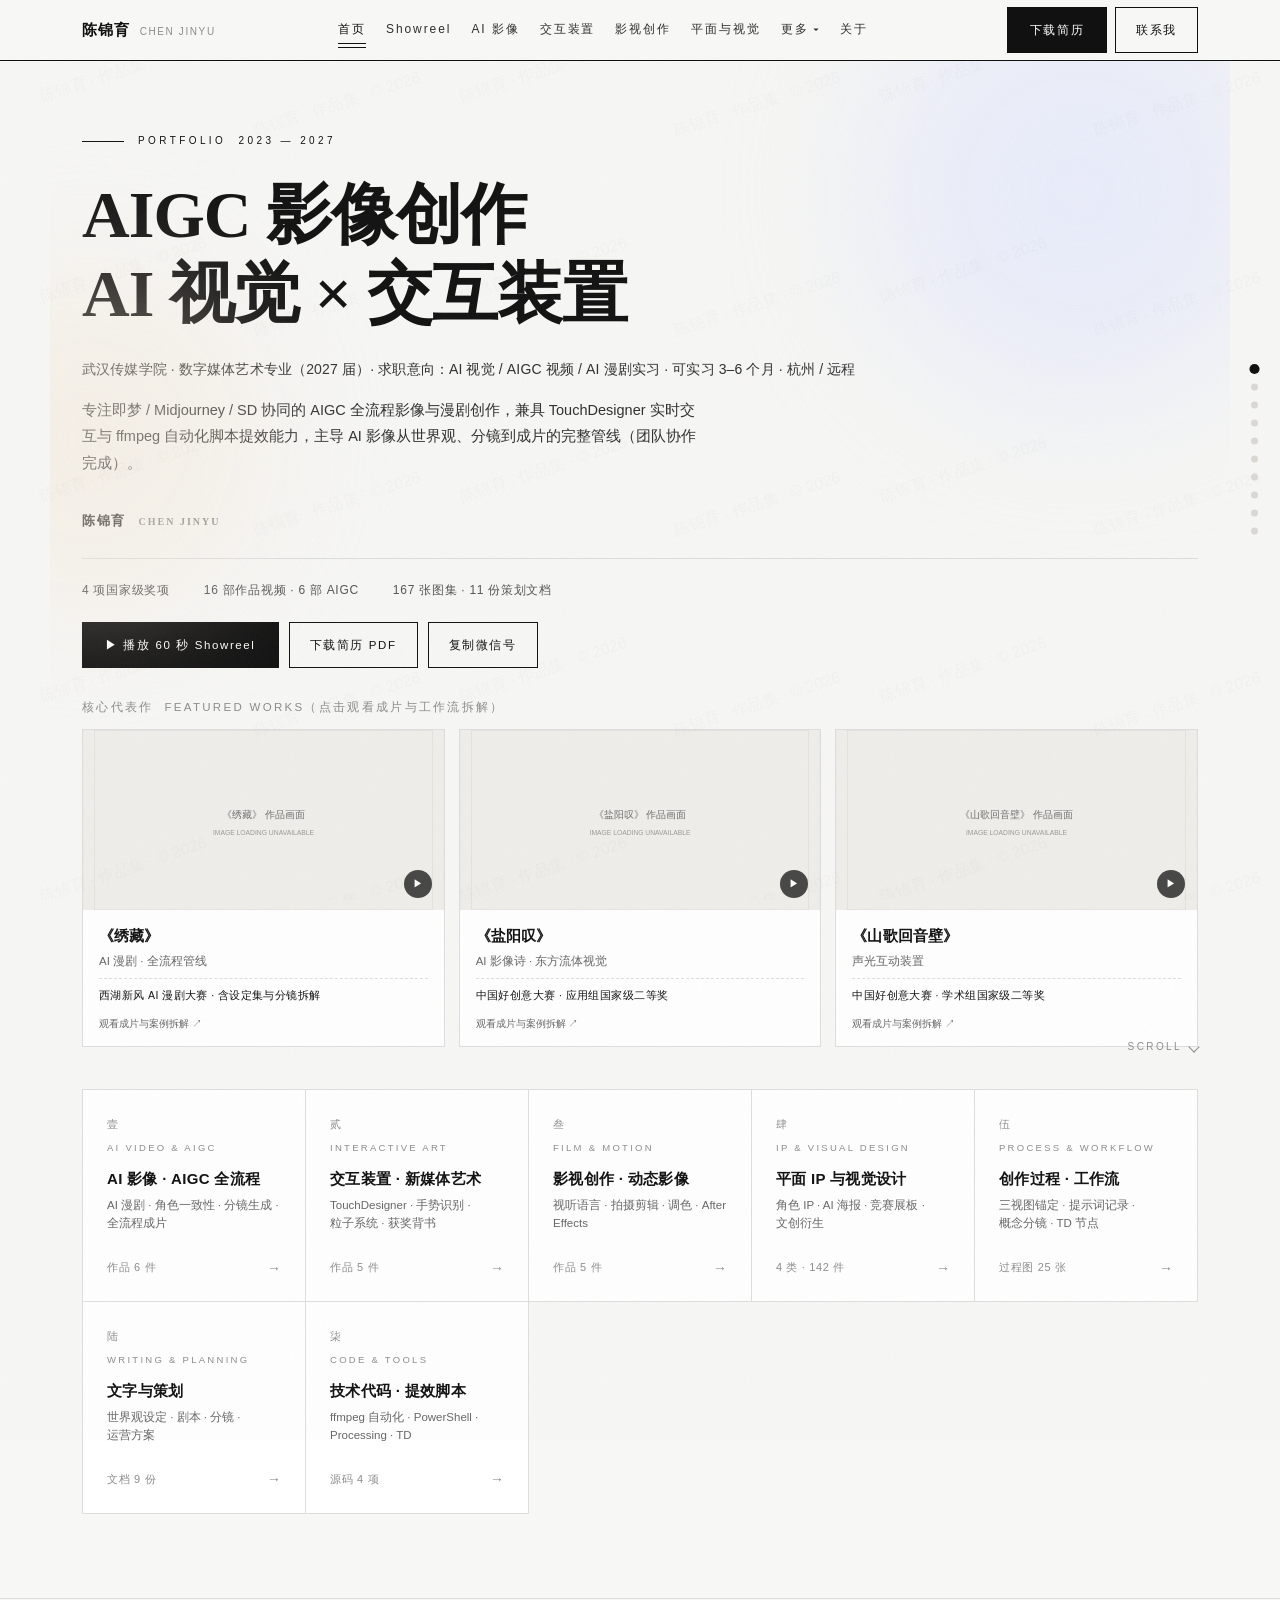
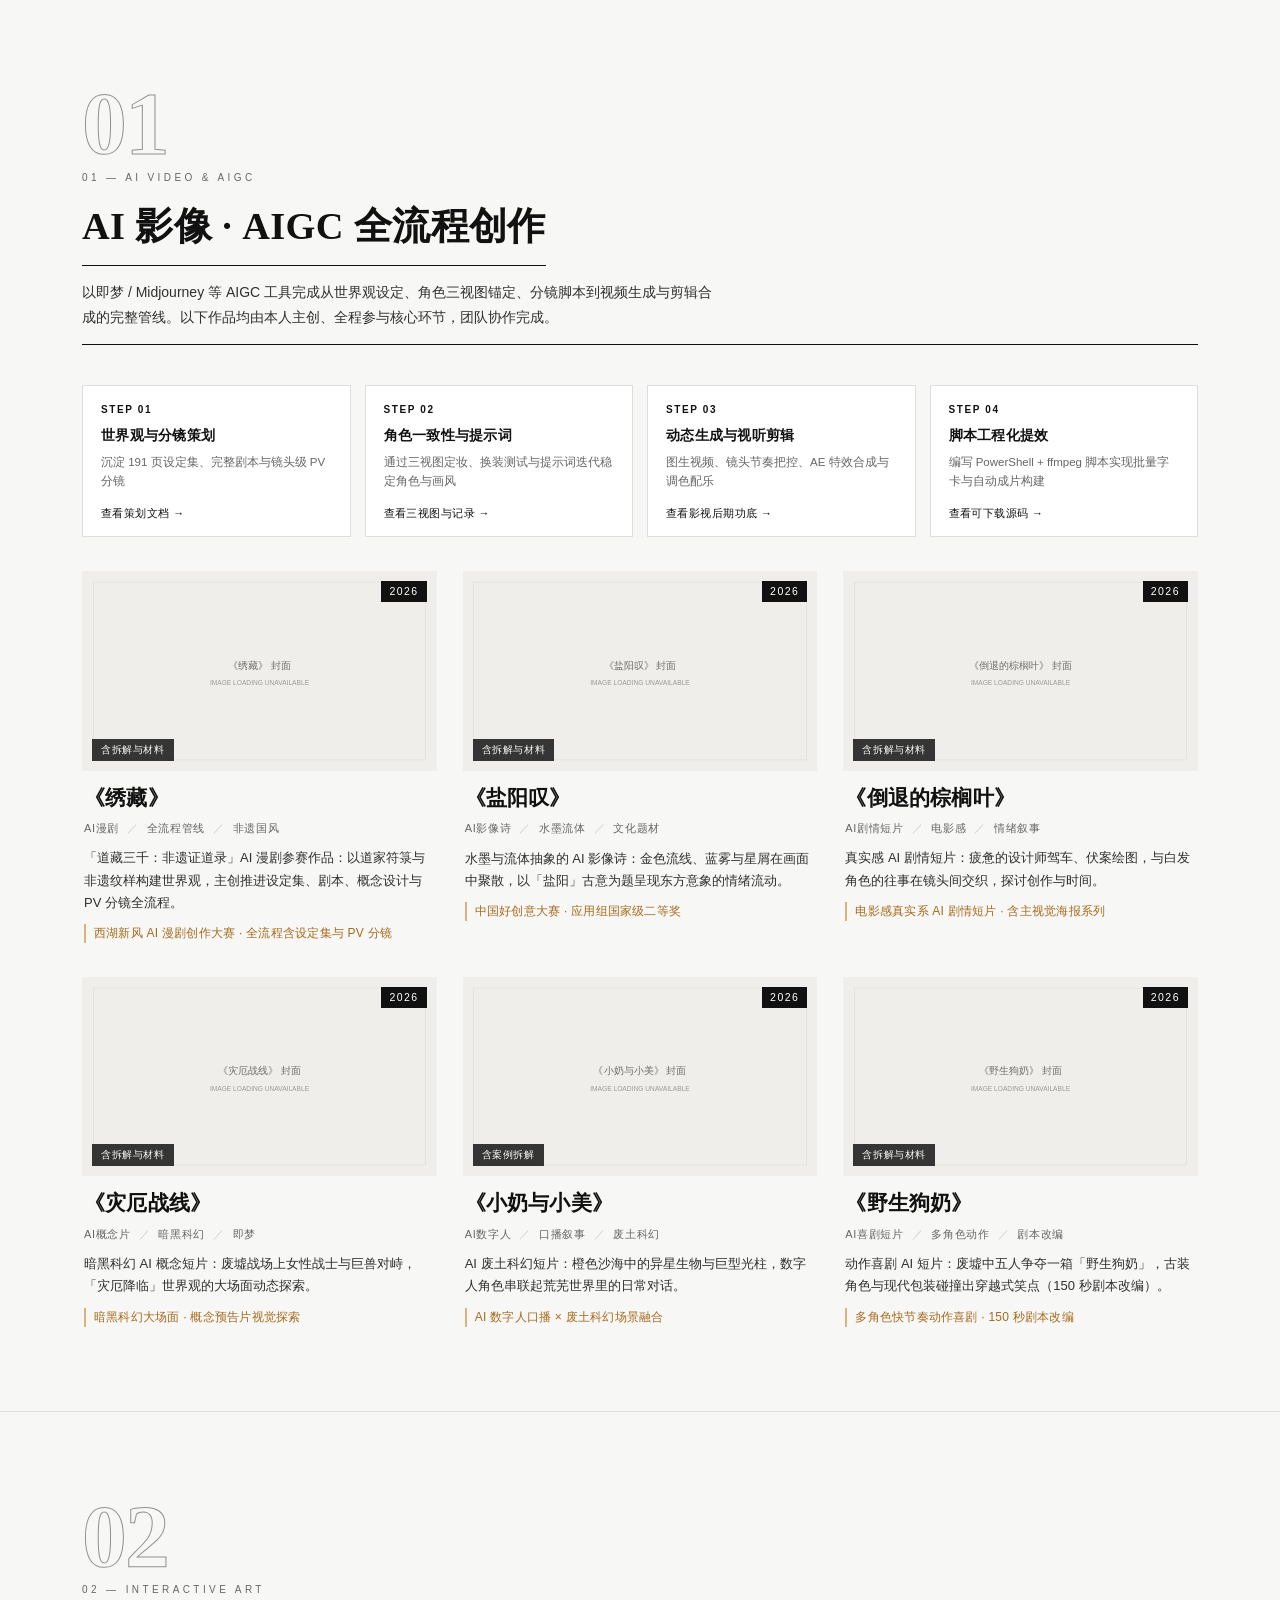
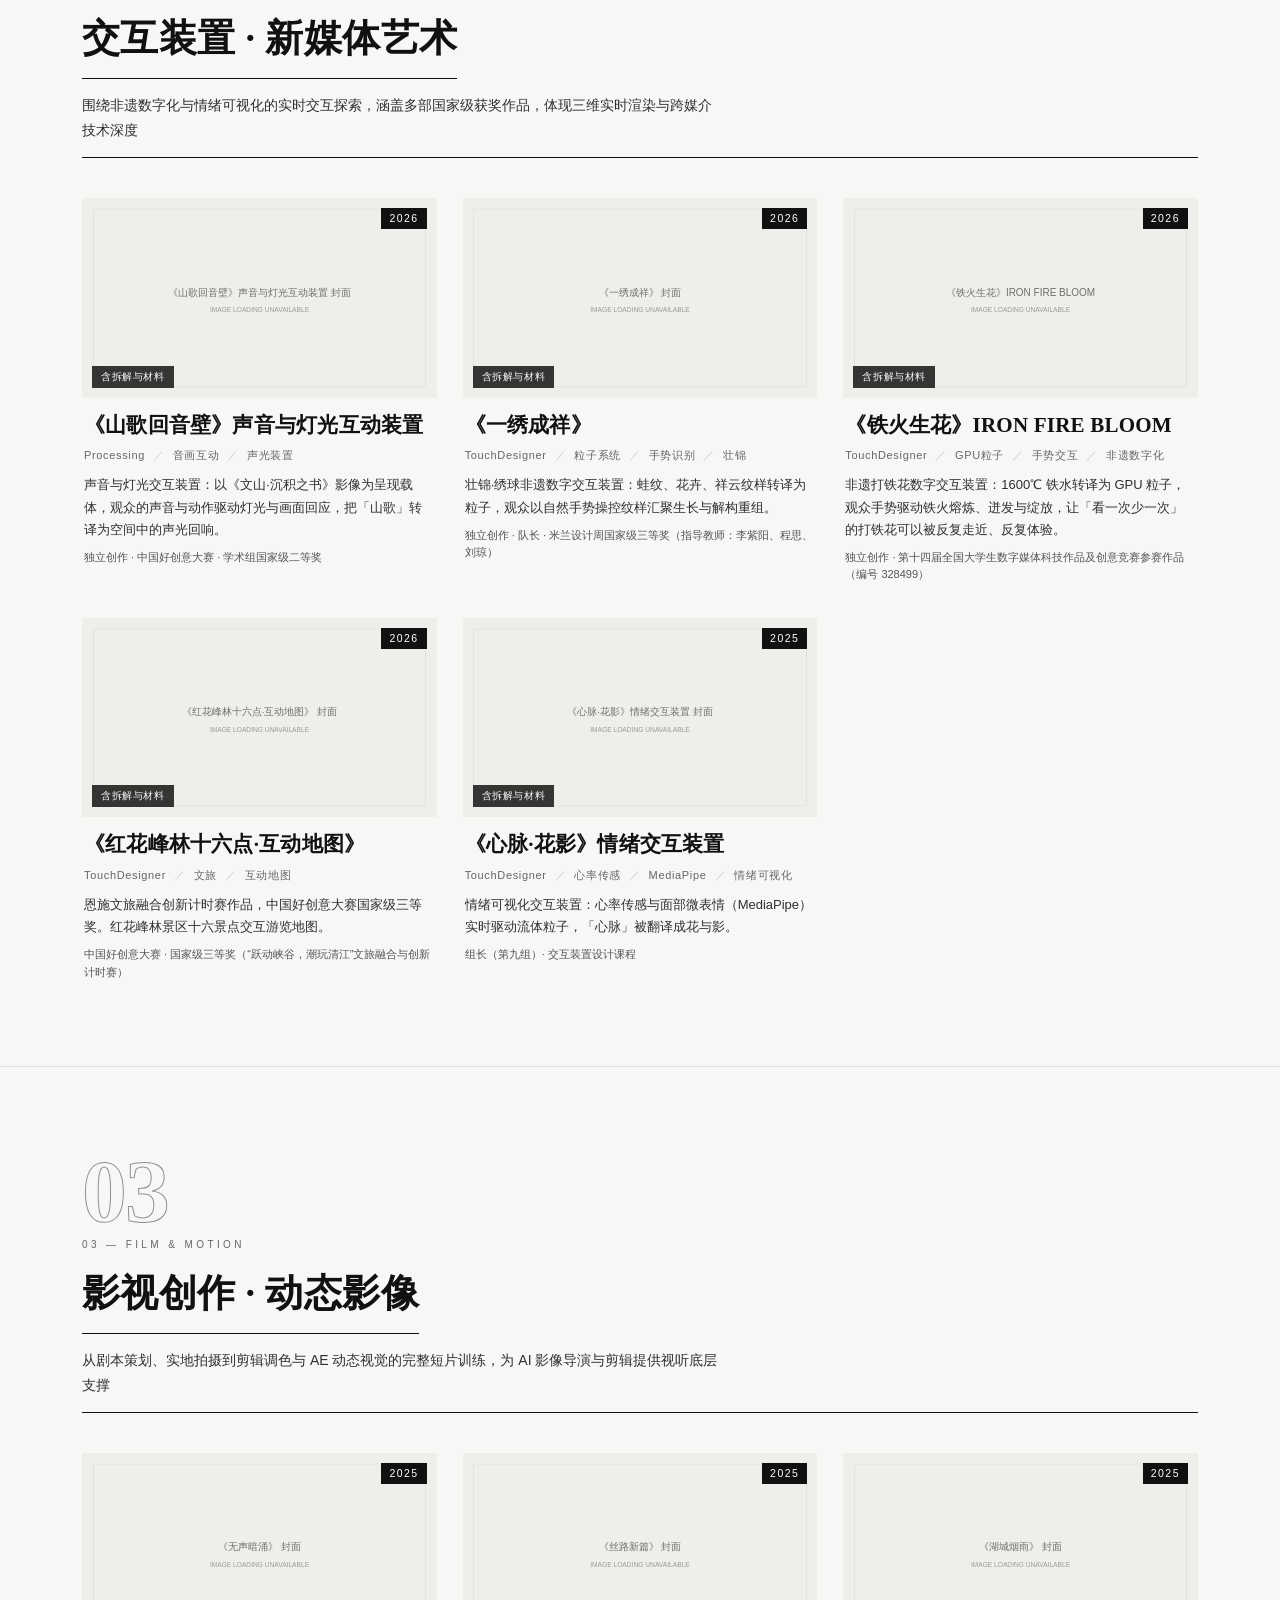
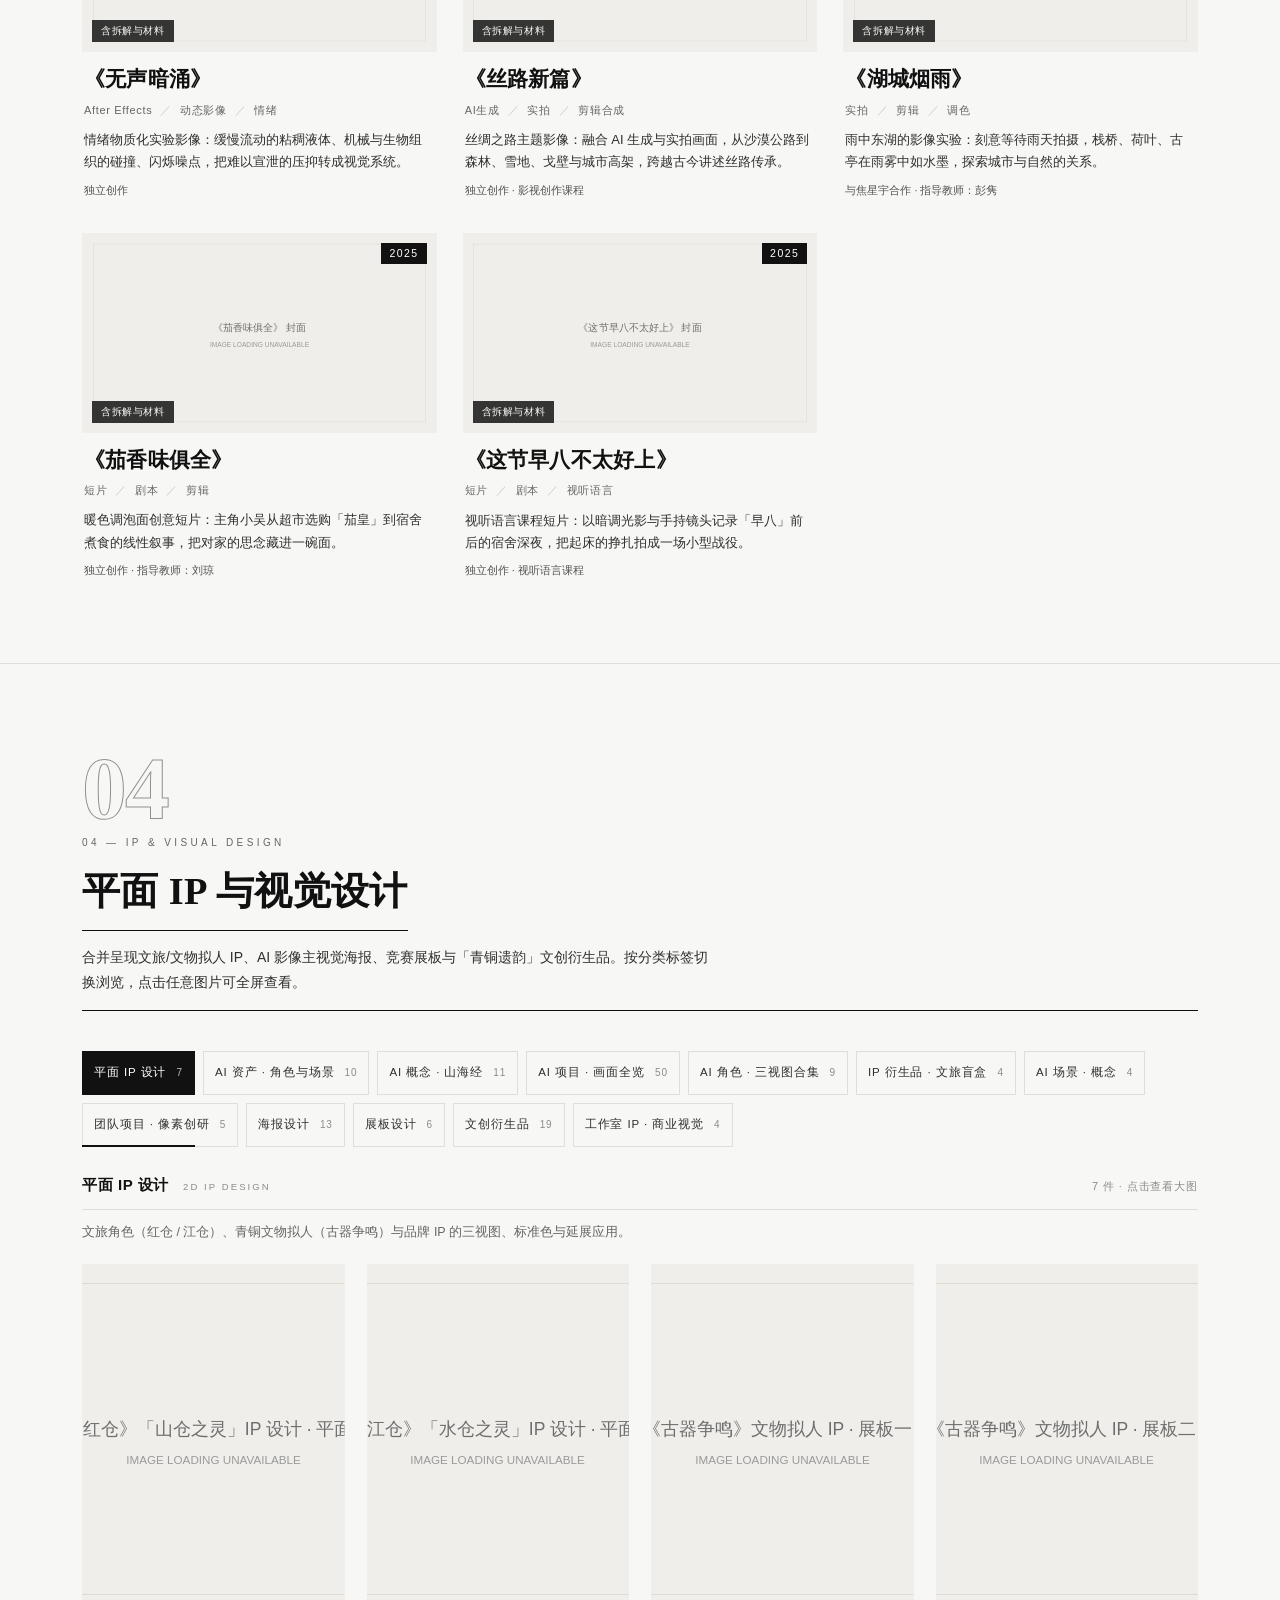
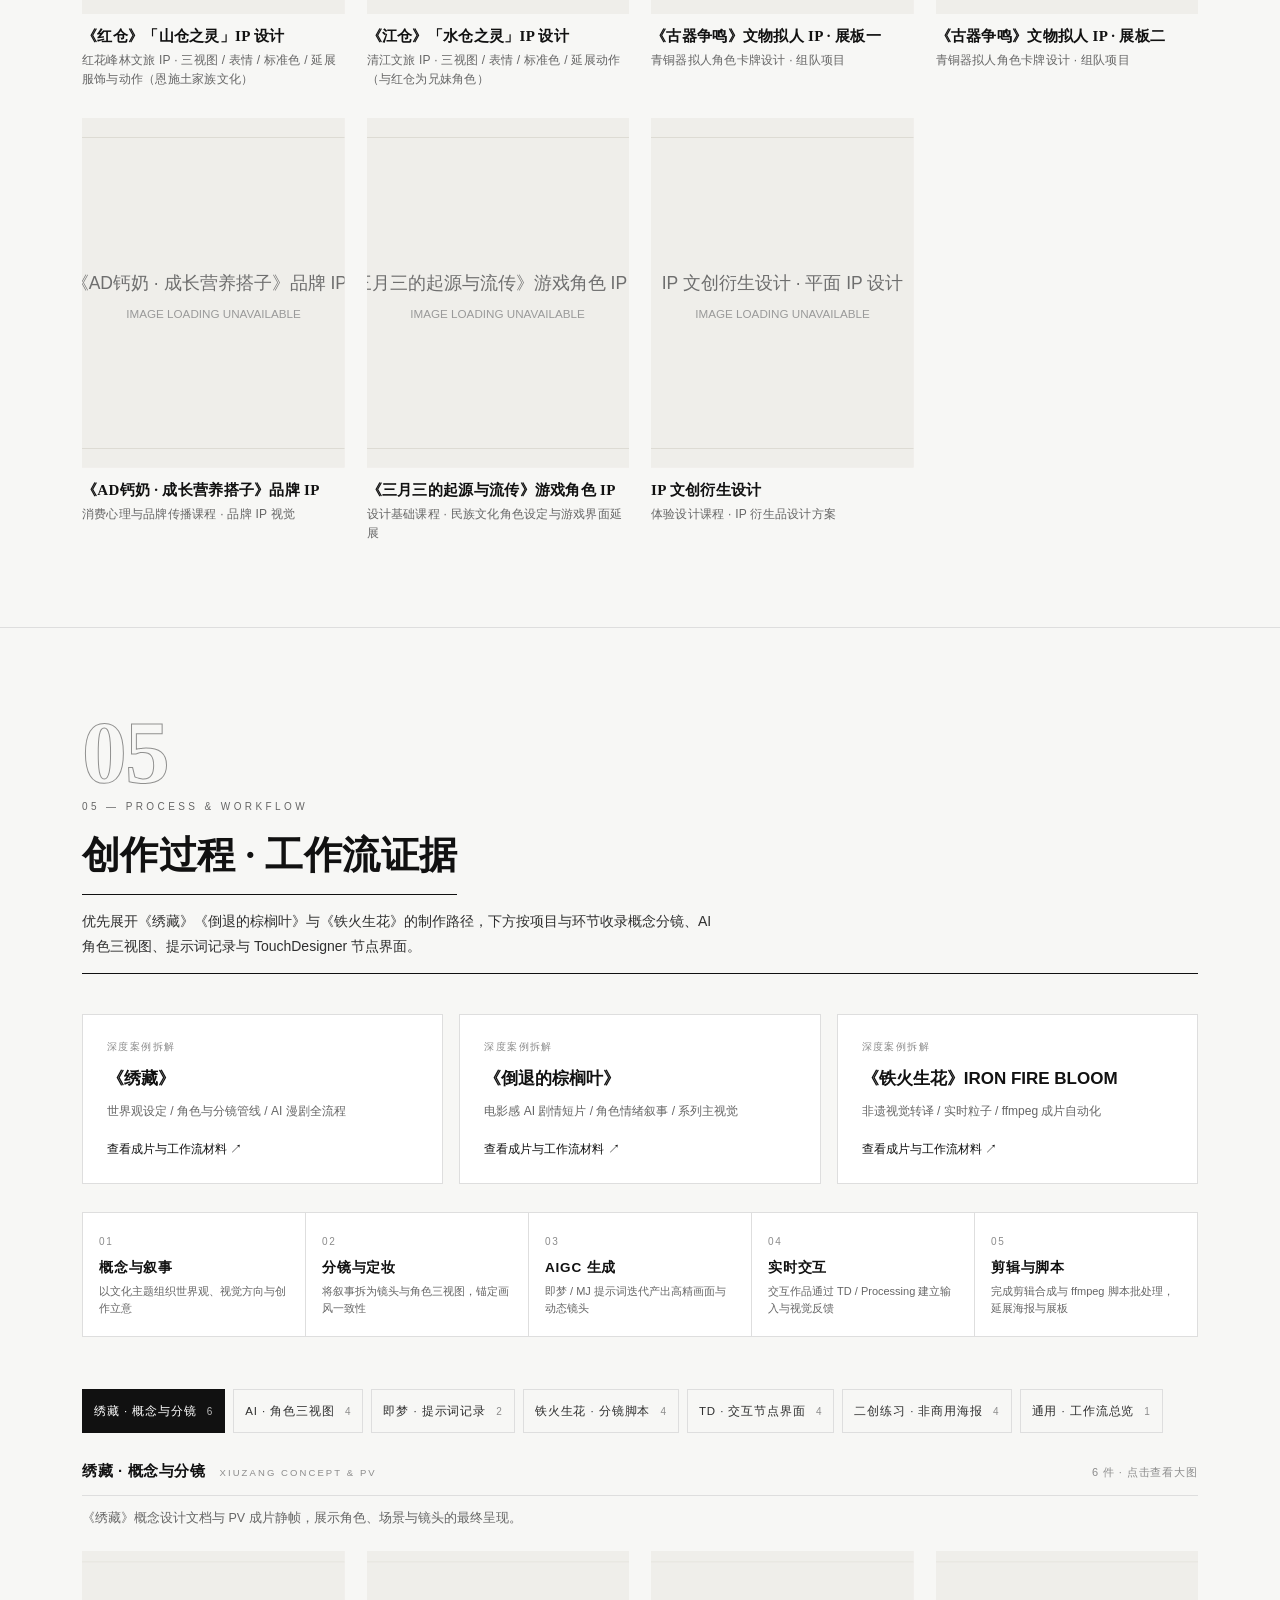
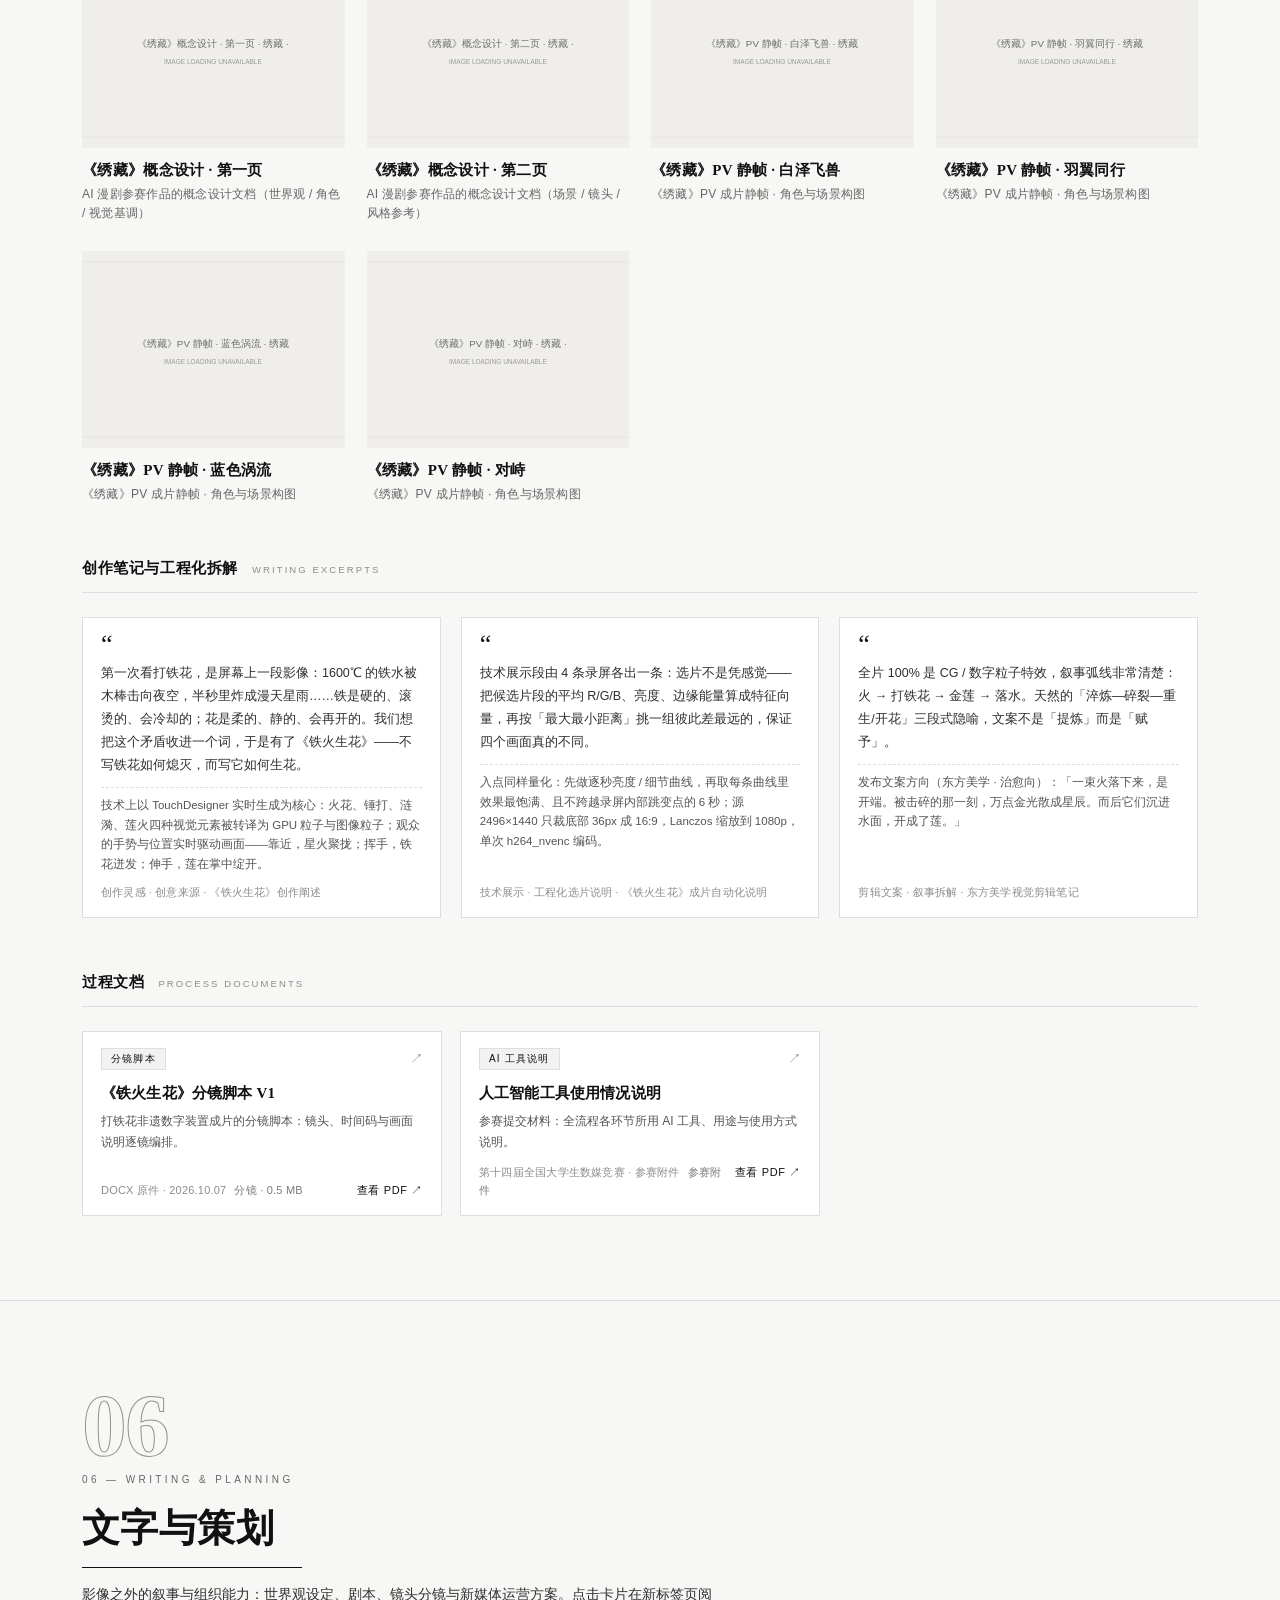
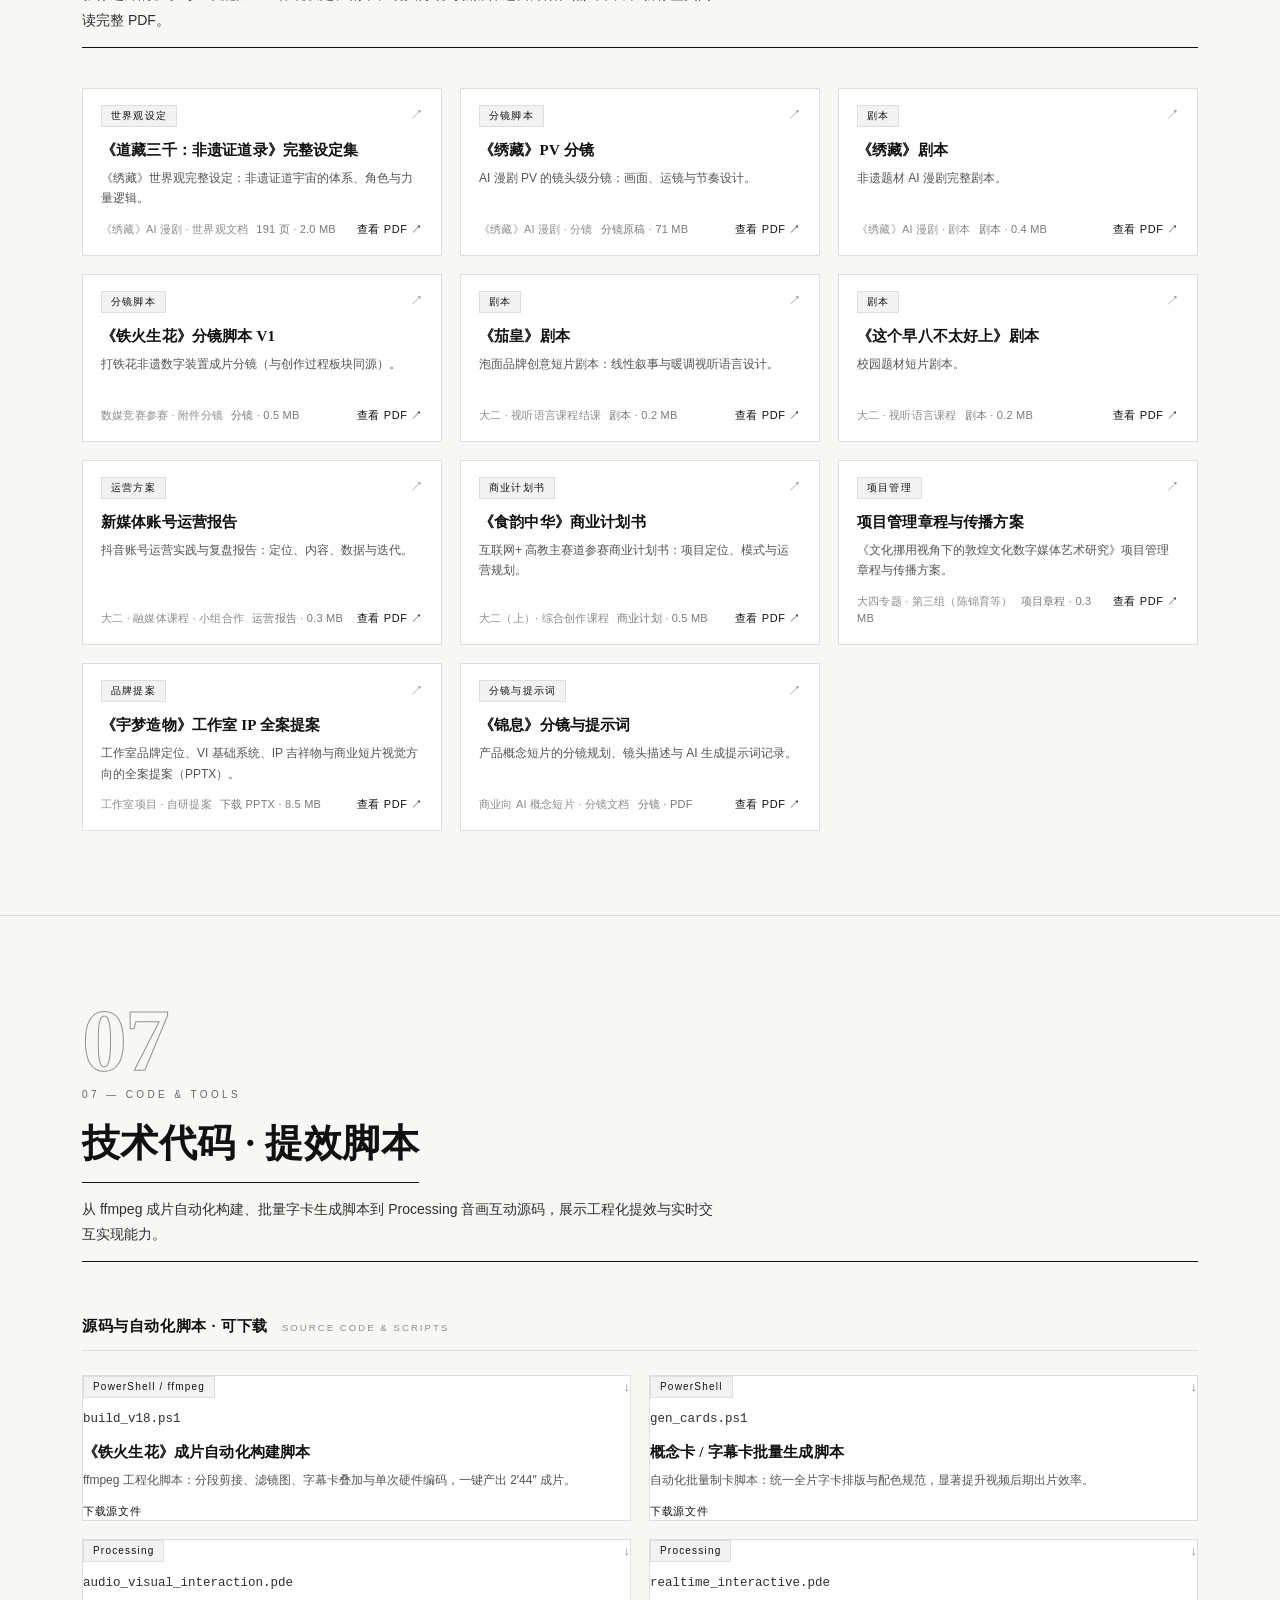
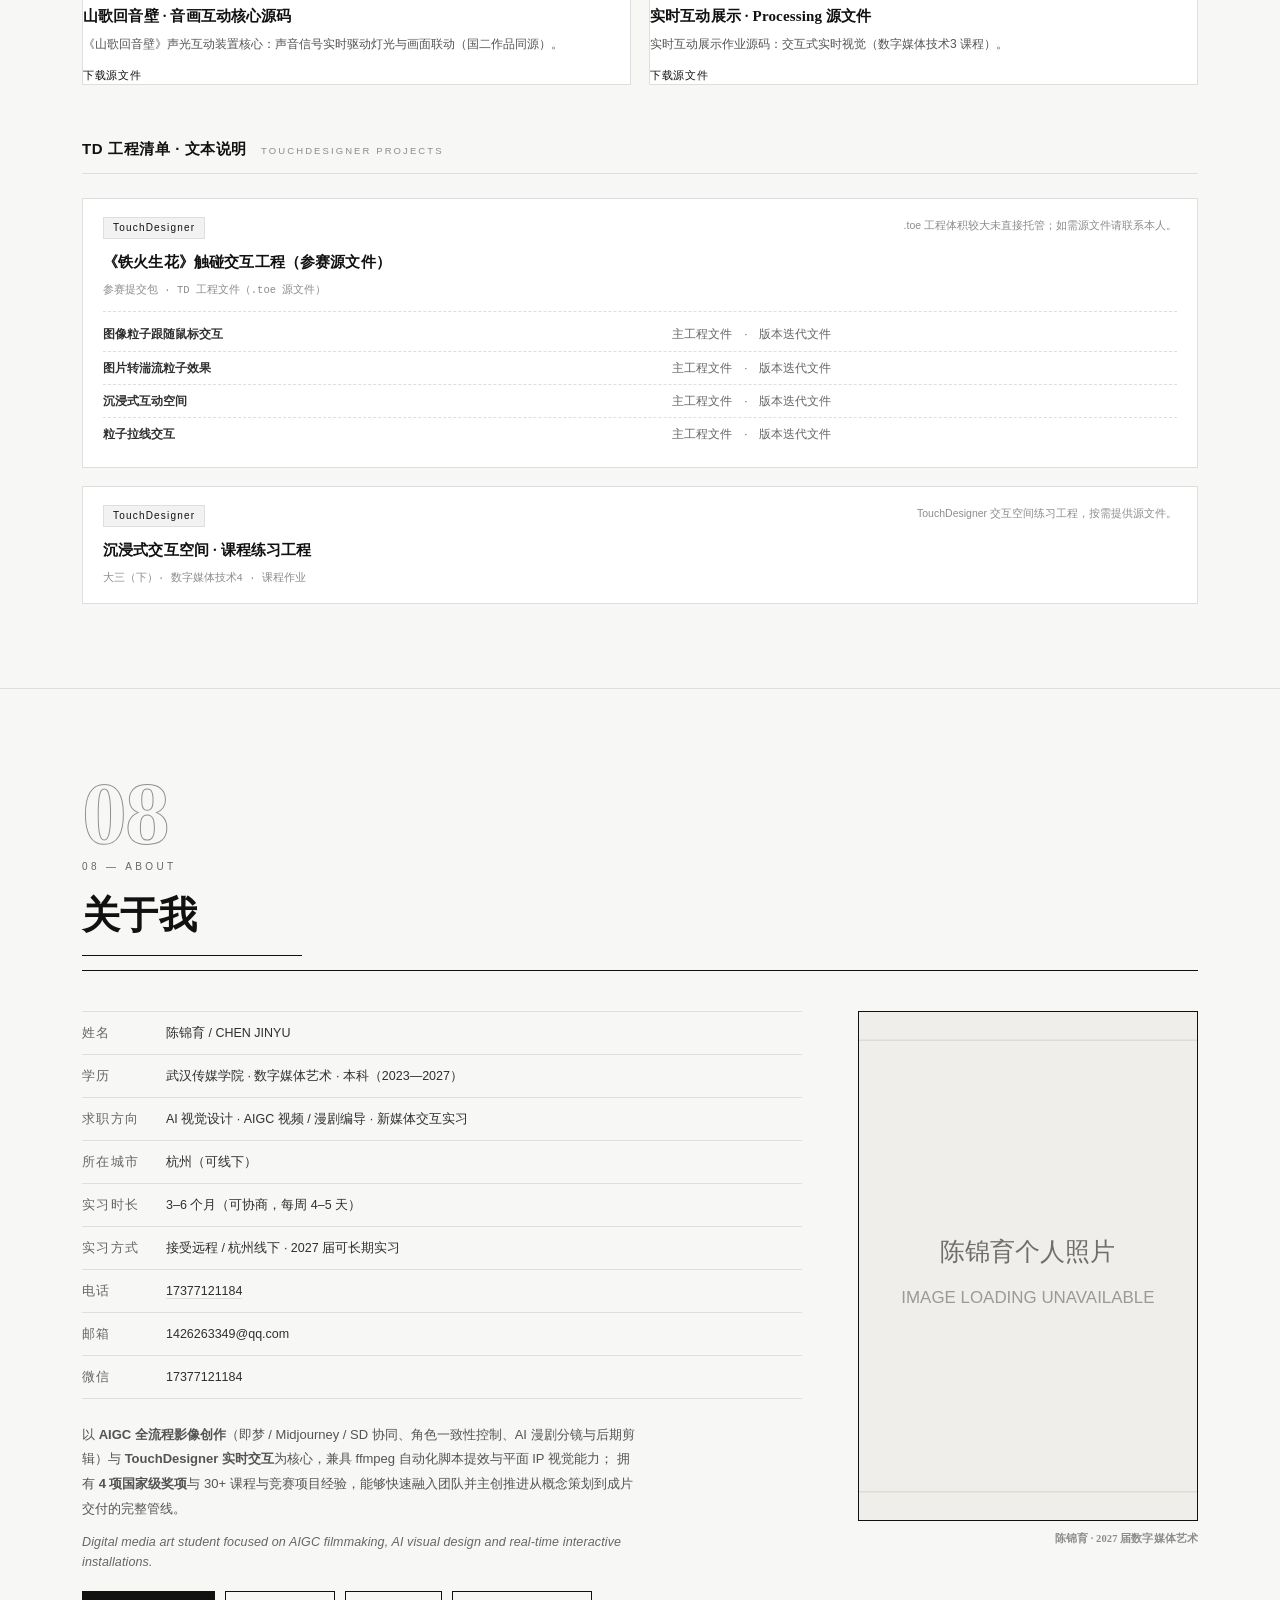
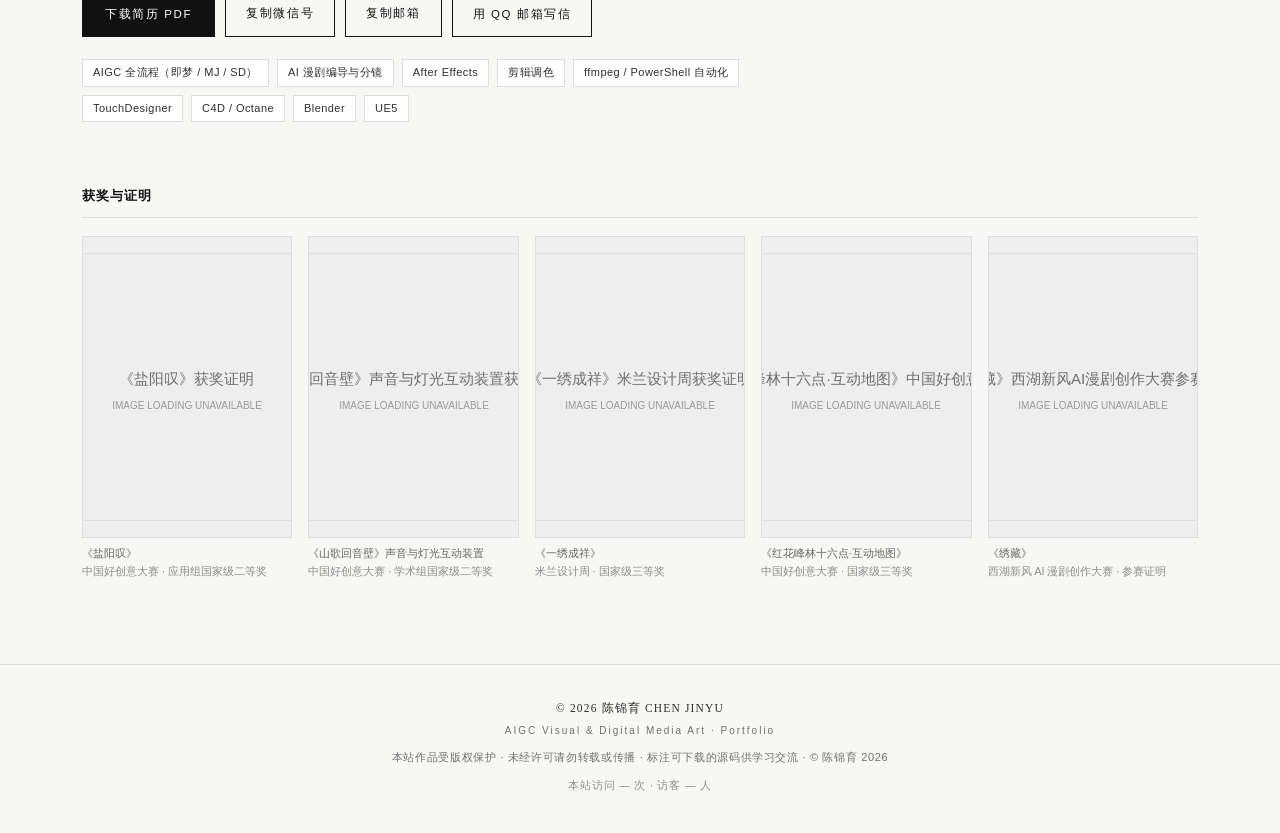
==== commit a6f02d84: "合并外部修复版：修死锚点 #process、main.js 加 defer、锦息分镜改为 PDF、宇梦提案标注下载大小、清理旧简历只留最终版；新 PDF 暂走 GitHub（OSS 代理不可达）" ====
--- a/index.html
+++ b/index.html
@@ -163,7 +163,7 @@
             <span class="ai-pipe-num">STEP 02</span>
             <strong>角色一致性与提示词</strong>
             <p>通过三视图定妆、换装测试与提示词迭代稳定角色与画风</p>
-            <a href="#process-charsheet">查看三视图与记录 →</a>
+            <a href="#process">查看三视图与记录 →</a>
           </div>
           <div class="ai-pipe-item">
             <span class="ai-pipe-num">STEP 03</span>
@@ -419,7 +419,7 @@
     </p>
   </noscript>
 
-  <script src="assets/js/main.js"></script>
+  <script src="assets/js/main.js" defer></script>
   <script src="assets/js/vibe.js" defer></script>
   <script src="assets/js/protect.js" defer></script>
   <script src="assets/js/visit-stats.js" defer></script>
--- a/assets/css/theme-mono.css
+++ b/assets/css/theme-mono.css
@@ -67,3 +67,11 @@
 
 /* 图片保持原色（不灰度化） */
 img { filter: none; }
+
+/* 修：导航栏与卡片底色仍是暖纸色（来自 editorial 硬编码），统一改为中性灰白 */
+.site-header {
+  background: rgba(247, 247, 245, 0.94) !important;
+}
+.work-card .cover {
+  background: #ececeb !important;
+}
